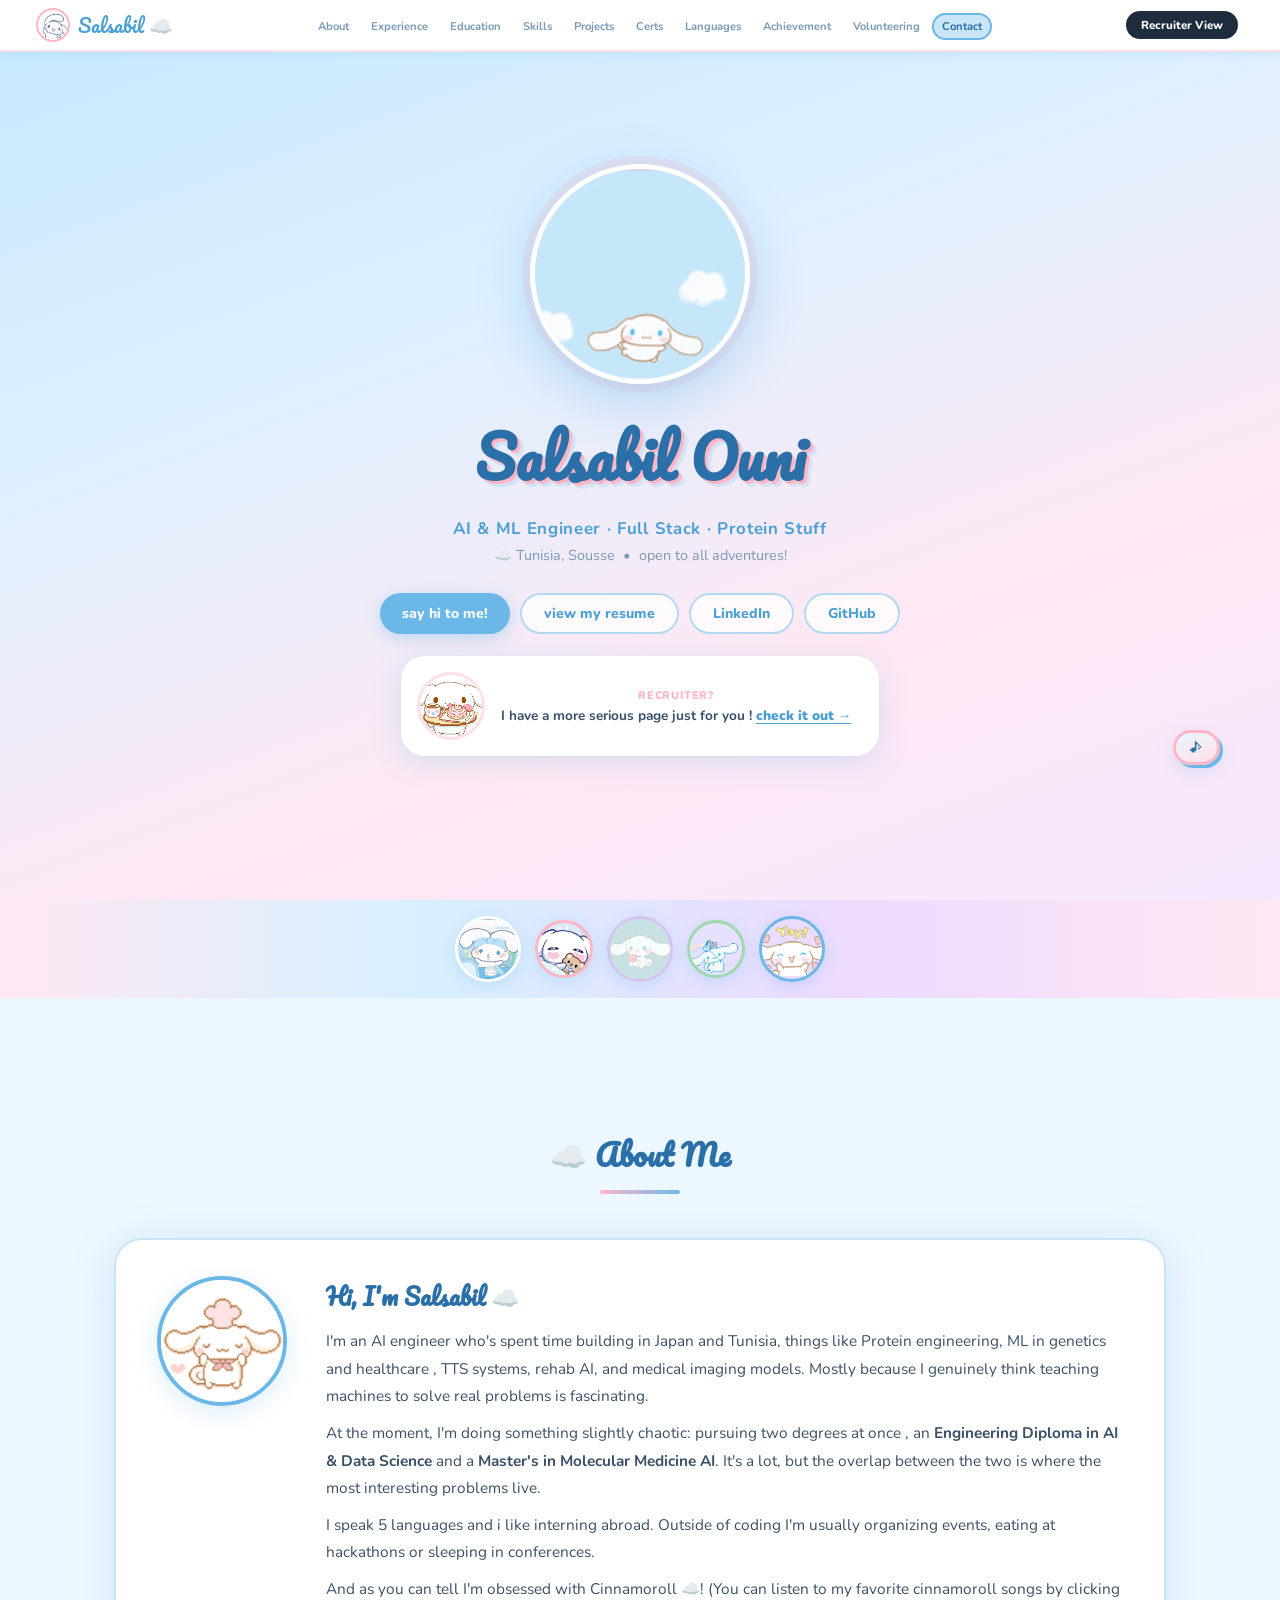
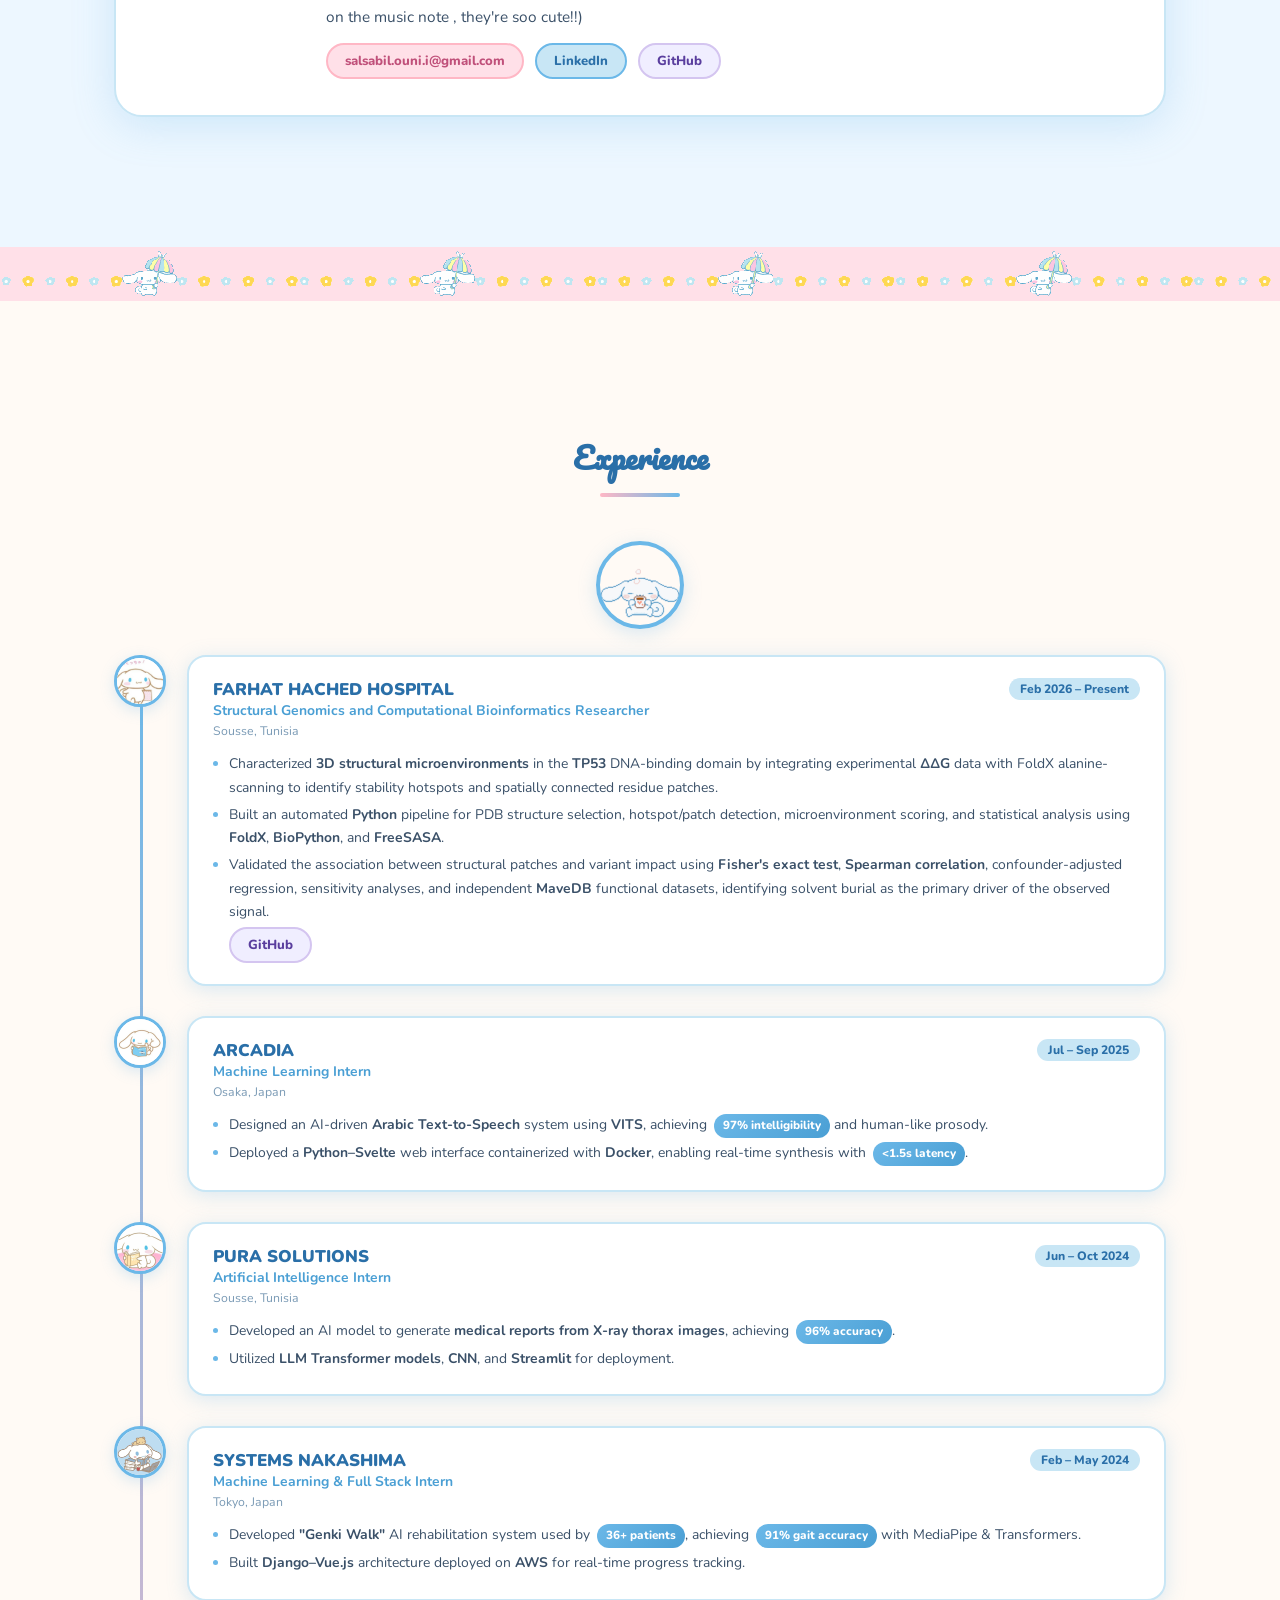
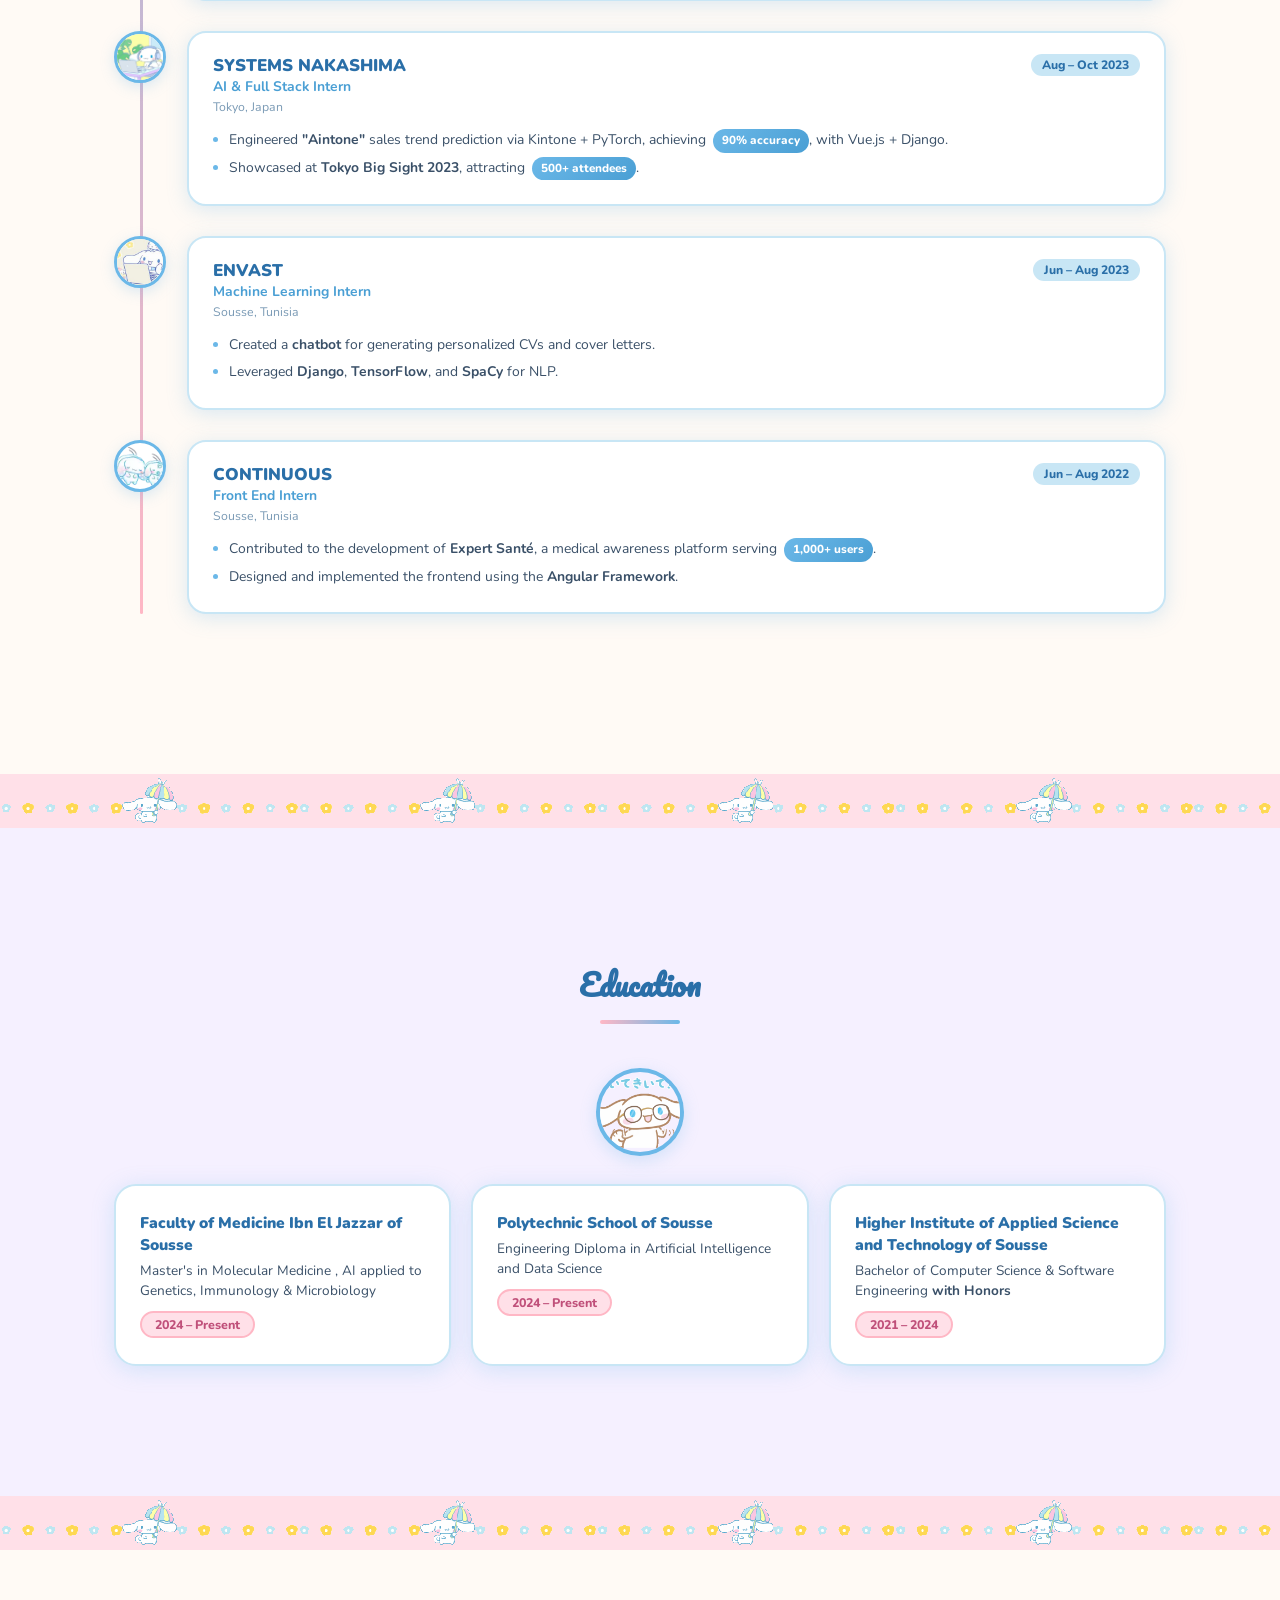
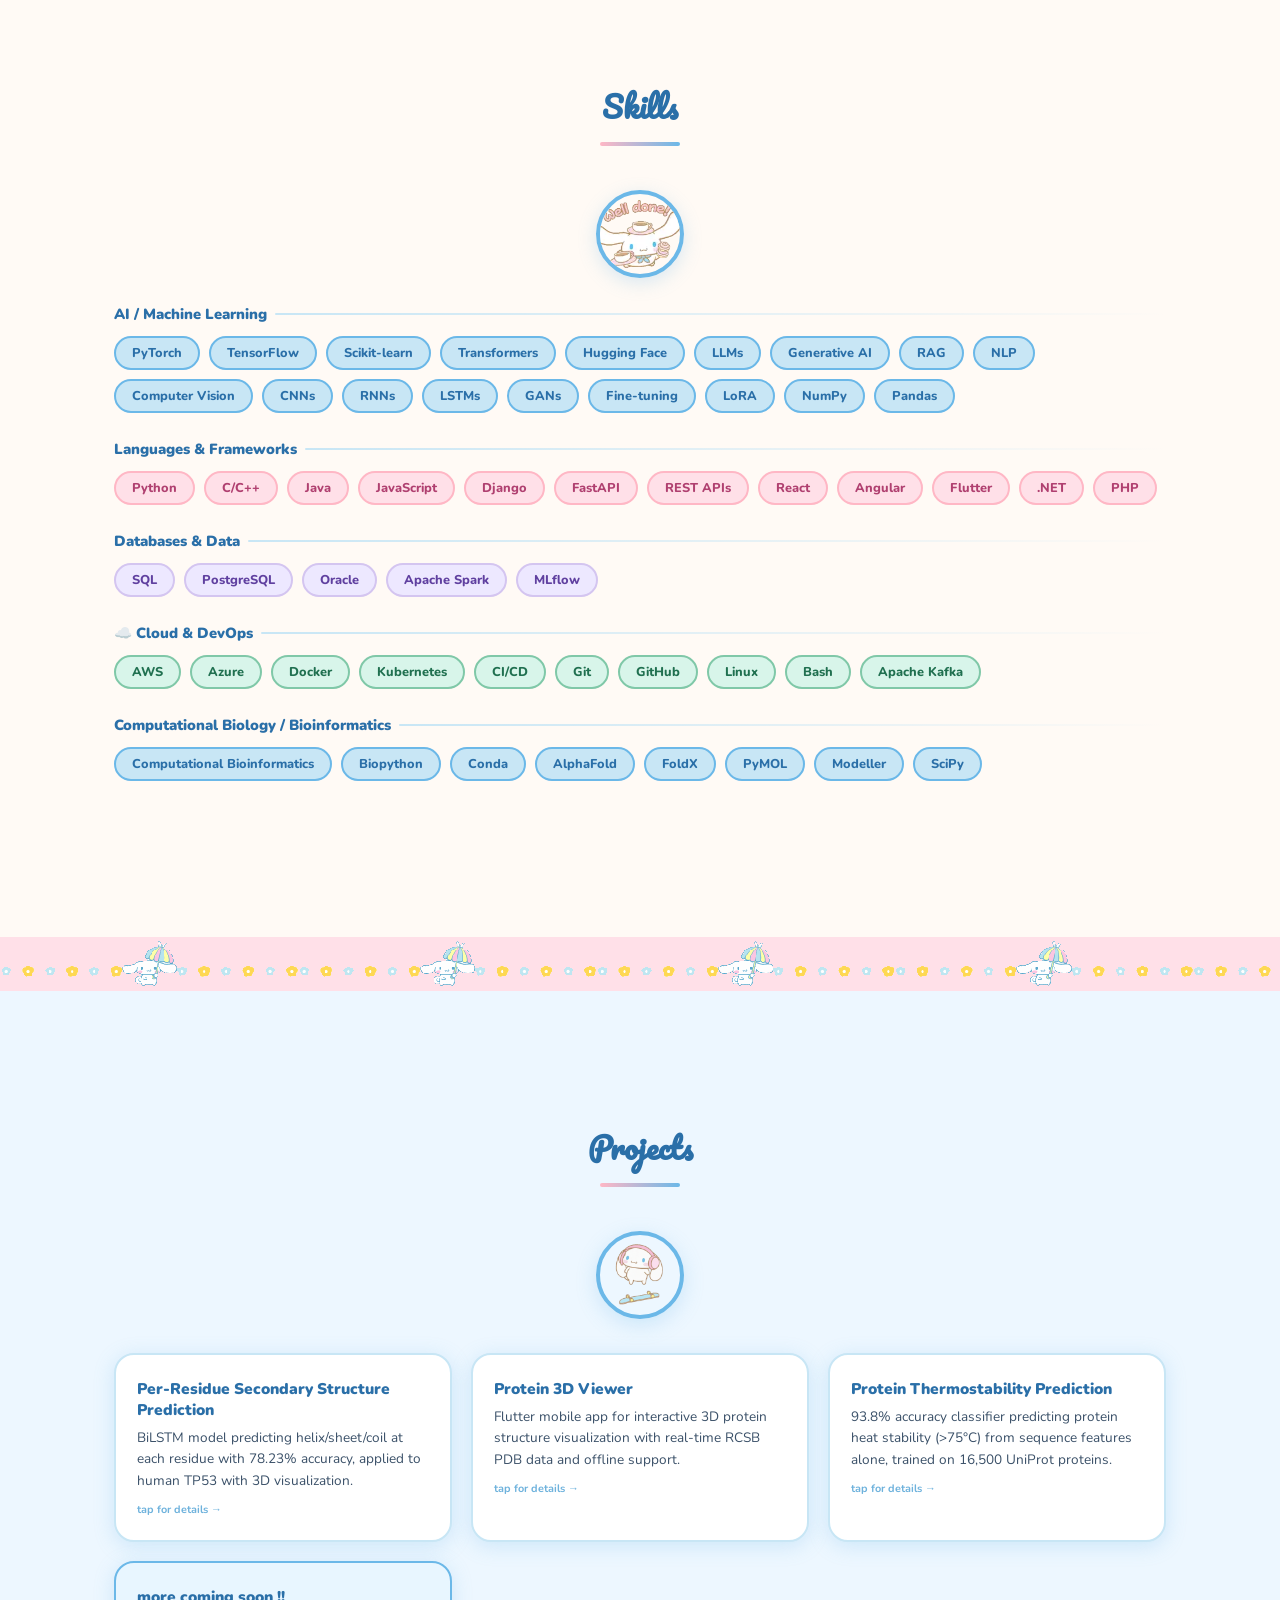
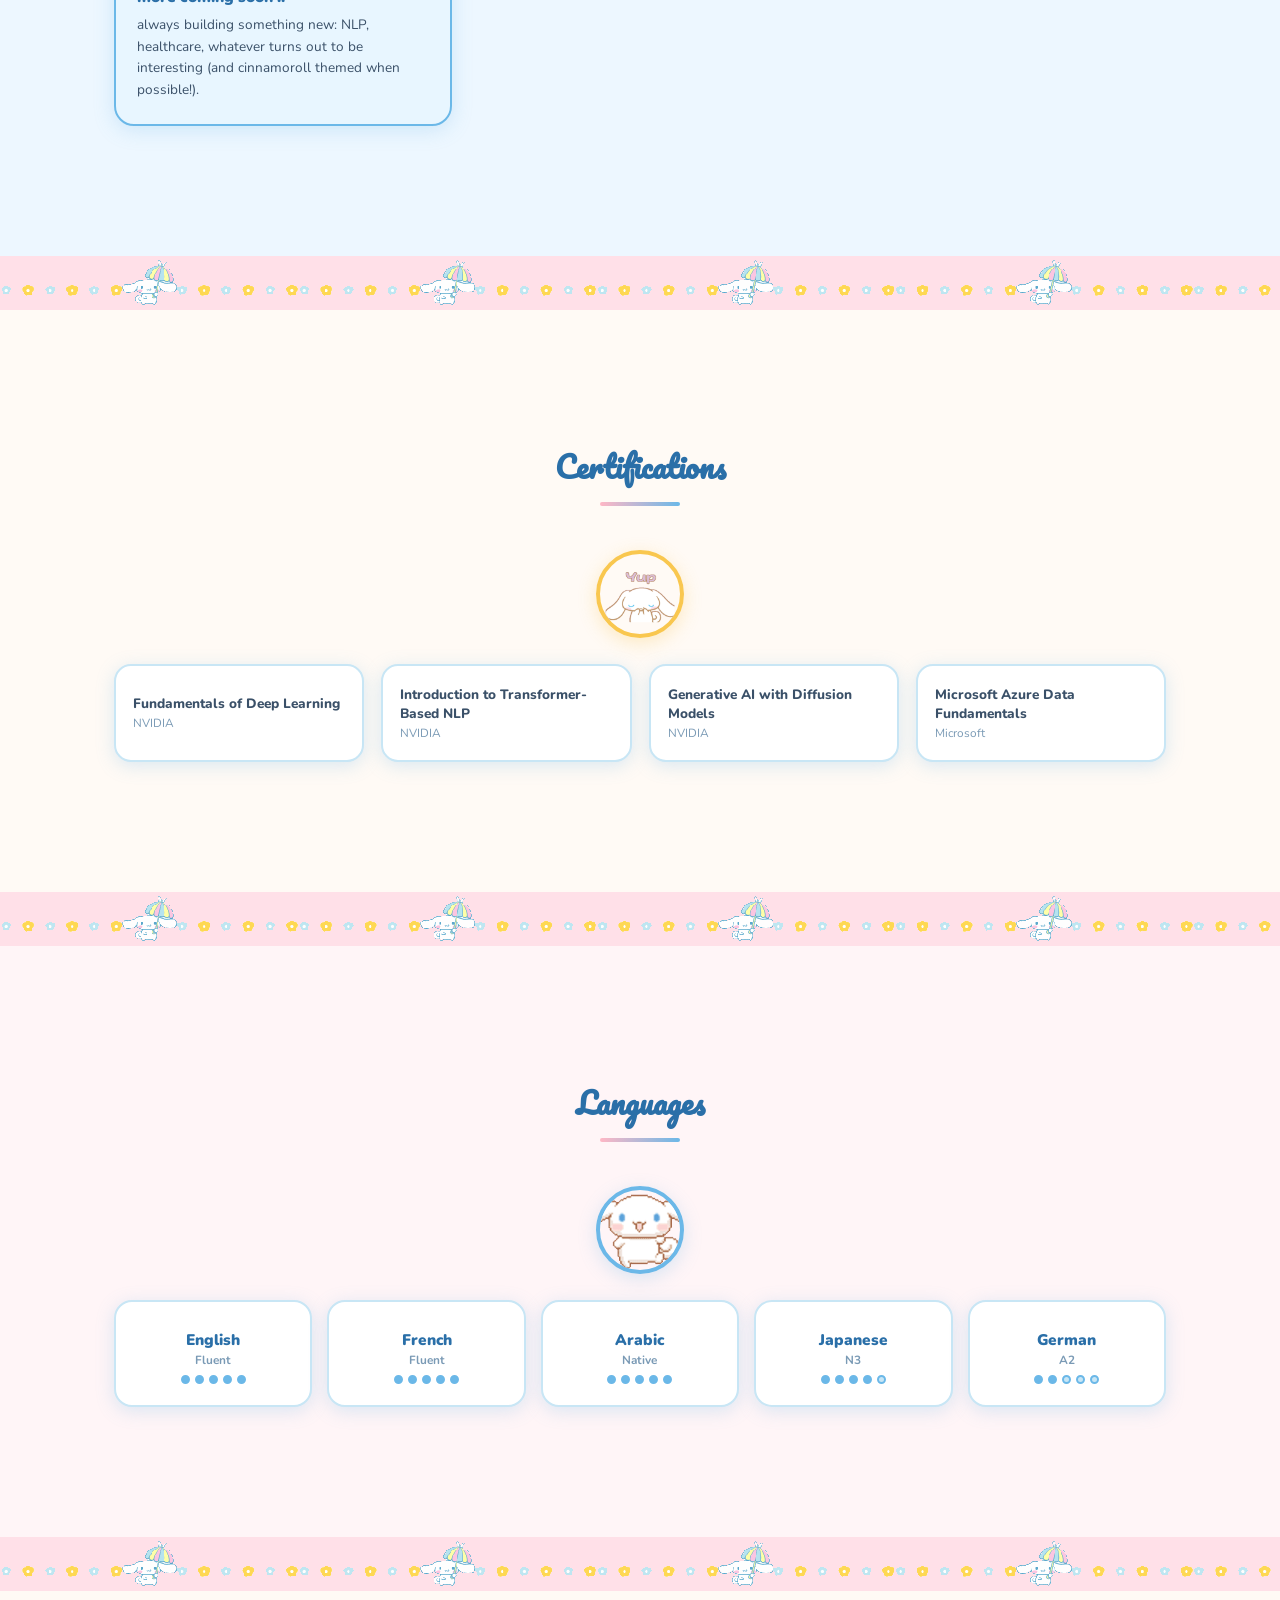
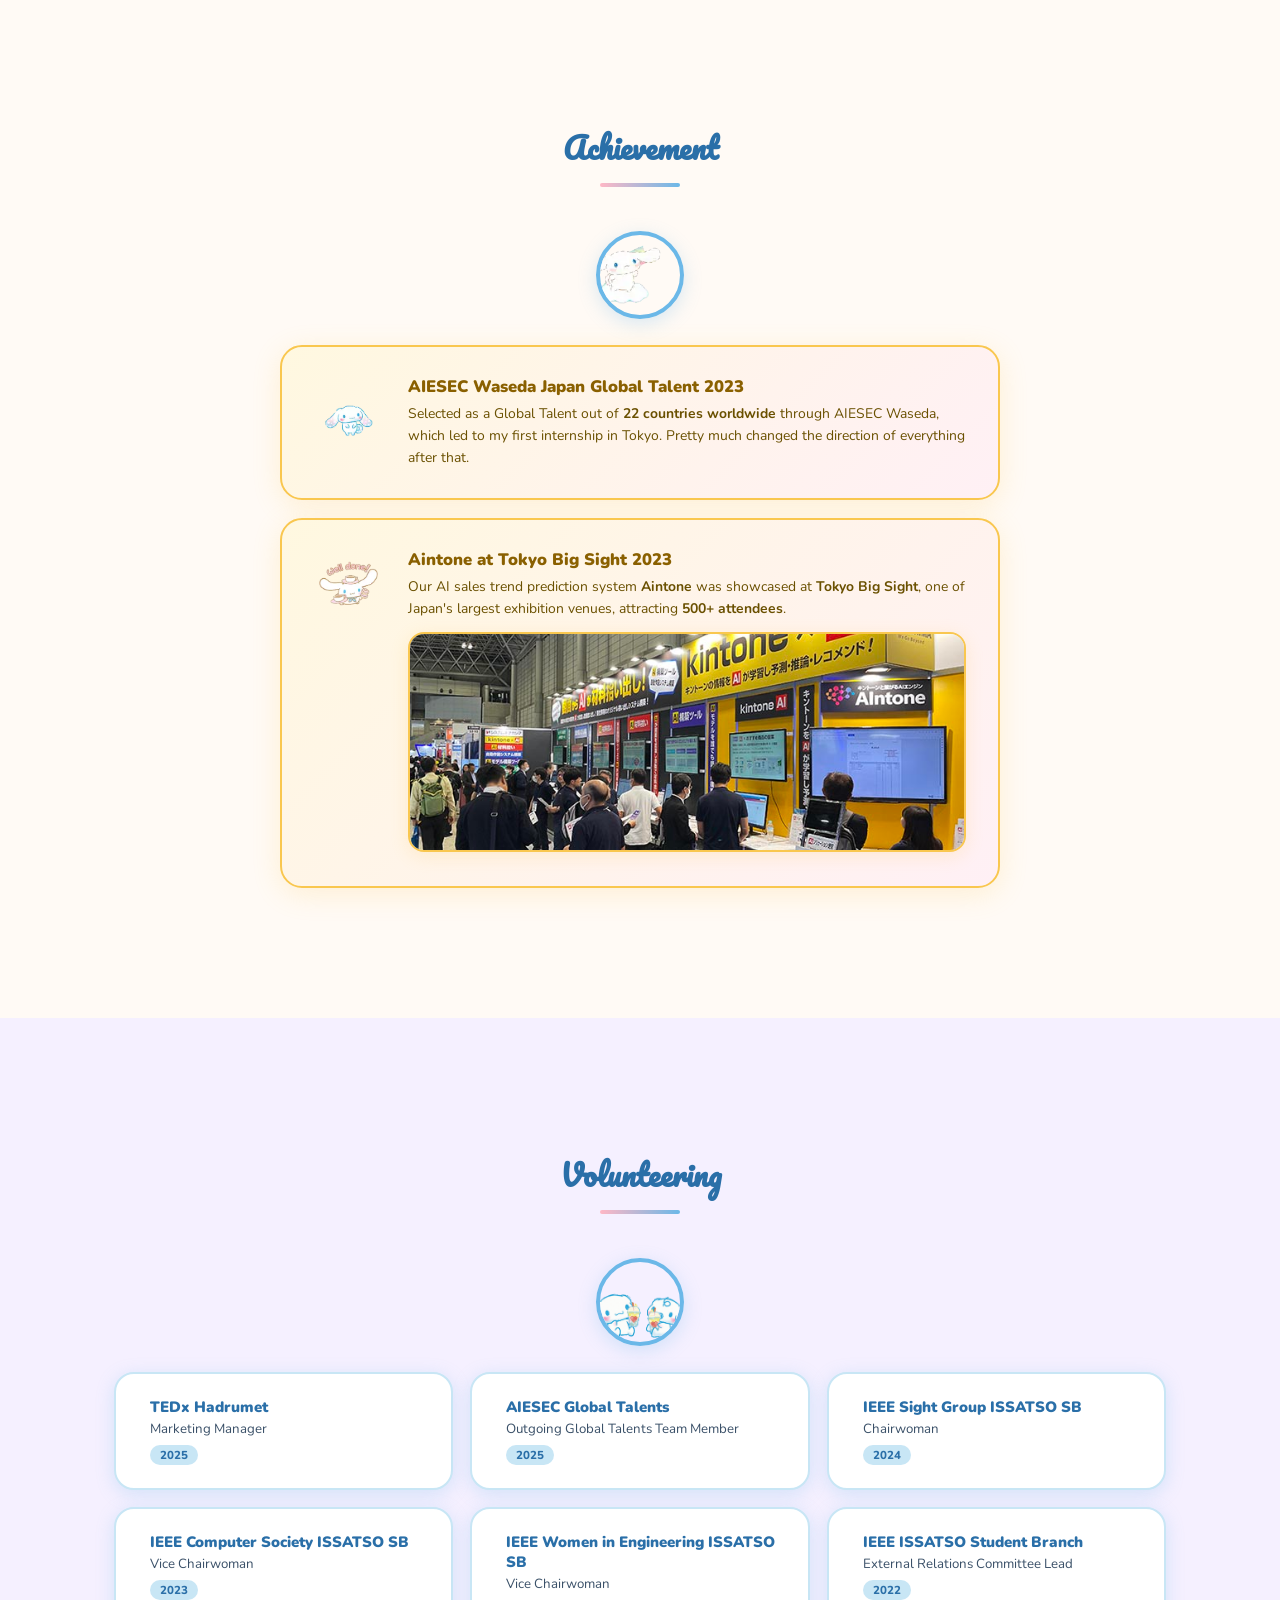
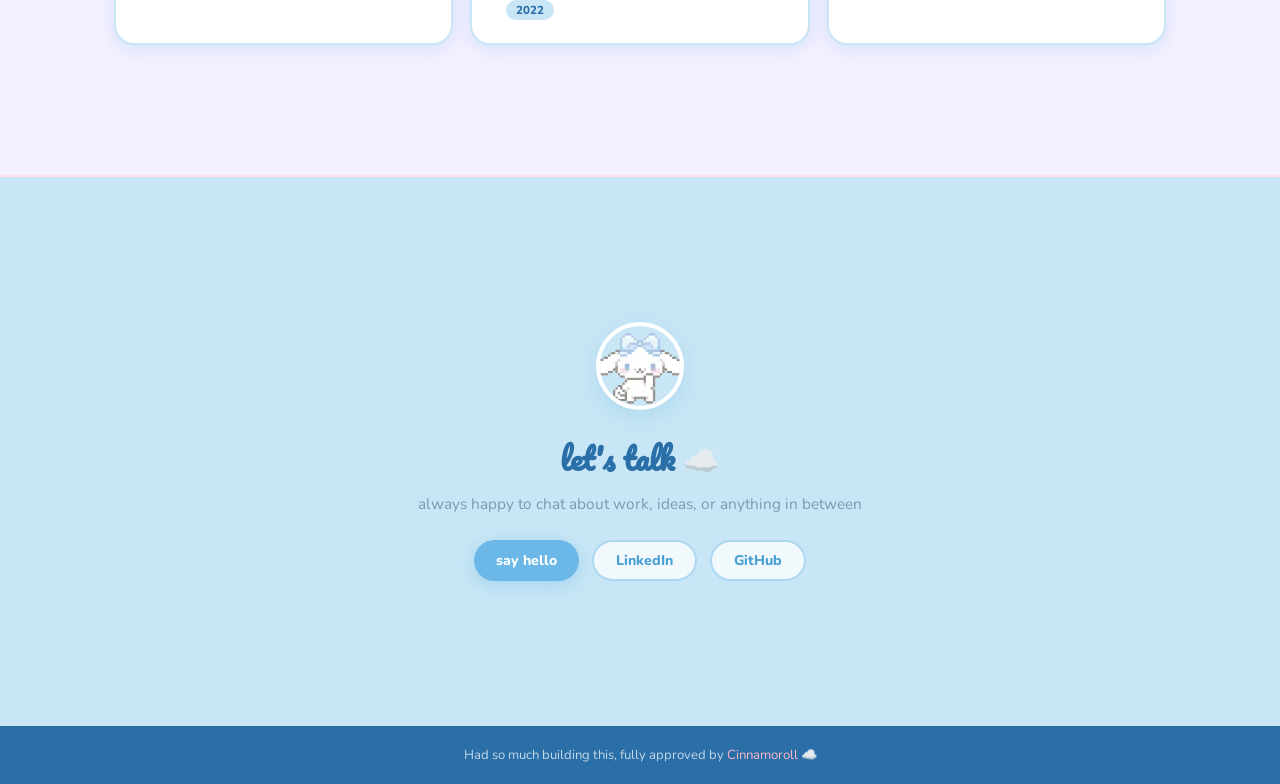
==== index.html @ c0963888 "fix date" ====
<!DOCTYPE html>
<html lang="en">
<head>
  <meta charset="UTF-8" />
  <meta name="viewport" content="width=device-width, initial-scale=1.0" />
  <title>Salsabil Ouni ☁️ AI Engineer Portfolio</title>
  <link rel="icon" href="gifs/cinnamoroll-kawaii.webp" type="image/webp" />
  <link href="https://fonts.googleapis.com/css2?family=Nunito:wght@300;400;600;700;800;900&family=Pacifico&family=Press+Start+2P&display=swap" rel="stylesheet" />
  <link rel="stylesheet" href="css/style.css" />
</head>
<body>

<script src="js/cursor.js"></script>

<!-- ══ NAV ══ -->
<nav>
  <div class="nav-logo">
    <img src="gifs/cinnamoroll-main.webp" alt="Cinnamoroll" />
    Salsabil ☁️
  </div>
  <button class="nav-burger" aria-label="Menu">&#9776;</button>
  <ul class="nav-links">
    <li><a href="#about">About</a></li>
    <li><a href="#experience">Experience</a></li>
    <li><a href="#education">Education</a></li>
    <li><a href="#skills">Skills</a></li>
    <li><a href="#projects">Projects</a></li>
    <li><a href="#certifications">Certs</a></li>
    <li><a href="#languages">Languages</a></li>
    <li><a href="#achievement">Achievement</a></li>
    <li><a href="#volunteering">Volunteering</a></li>
    <li><a href="#contact">Contact</a></li>
  </ul>
  <a href="recruiter.html" class="nav-recruiter-btn">Recruiter View</a>
</nav>

<main>

<!-- ══ HERO ══ -->
<section id="hero">
  <div class="hero-main">
    <img src="gifs/cinnamoroll-hi.gif" alt="Cinnamoroll waving hi" />
  </div>
  <div class="hero-content">
    <h1 class="hero-title">Salsabil Ouni</h1>
    <p class="hero-sub">AI & ML Engineer · Full Stack · Protein Stuff</p>
    <p class="hero-loc">☁️ Tunisia, Sousse &nbsp;•&nbsp; open to all adventures!</p>
    <div class="hero-btns">
      <a href="mailto:salsabil.ouni.i@gmail.com" class="btn btn-p">say hi to me!</a>
      <button id="view-resume-btn" class="btn btn-s">view my resume</button>
      <a href="https://linkedin.com/in/salsabil-ouni/" target="_blank" class="btn btn-s">LinkedIn</a>
      <a href="https://github.com/Salsabil-Ouni" target="_blank" class="btn btn-s">GitHub</a>
    </div>
    <div class="recruiter-nudge">
      <div class="rn-card">
        <img class="rn-gif" src="gifs/cinnamoroll-gif-8.gif" alt="" />
        <div class="rn-bubble">
          <span class="rn-label">recruiter?</span>
          <span class="rn-msg">I have a more serious page just for you ! <a href="recruiter.html">check it out →</a></span>
        </div>
      </div>
    </div>
  </div>
</section>

<!-- GIF strip -->
<div class="gif-strip">
  <div class="gs-item"><img src="gifs/cinnamoroll-skin-care.gif" alt="" /></div>
  <div class="gs-item"><img src="gifs/cinnamon-roll.webp" alt="" /></div>
  <div class="gs-item"><img src="gifs/cinnamoroll-sanrio-char.gif" alt="" /></div>
  <div class="gs-item"><img src="gifs/cinnamoroll-sanrio-char2.webp" alt="" /></div>
  <div class="gs-item"><img src="gifs/cinnamoroll-sanrio-2.webp" alt="" /></div>
</div>

<!-- ══ ABOUT ══ -->
<div id="about-wrap">
<section id="about">
  <div class="sec-hd"><h2 class="sec-title">☁️ About Me</h2><div class="sec-line"></div></div>
  <div class="about-card reveal">
    <div class="about-left">
      <div class="about-avatar">
        <img src="gifs/cinnamoroll-about.gif" alt="Cinnamoroll" />
      </div>
    </div>
    <div class="about-text">
      <h3>Hi, I'm Salsabil ☁️</h3>
      <p>I'm an AI engineer who's spent time building in Japan and Tunisia, things like Protein engineering, ML in genetics and healthcare , TTS systems, rehab AI, and medical imaging models. Mostly because I genuinely think teaching machines to solve real problems is fascinating.</p>
      <p>At the moment, I'm doing something slightly chaotic: pursuing two degrees at once , an <strong>Engineering Diploma in AI &amp; Data Science</strong> and a <strong>Master's in Molecular Medicine AI</strong>. It's a lot, but the overlap between the two is where the most interesting problems live.</p>
      <p>I speak 5 languages and i like interning abroad. Outside of coding I'm usually organizing events, eating at hackathons or sleeping in conferences. </p> <p> And as you can tell I'm obsessed with Cinnamoroll ☁️! (You can listen to my favorite cinnamoroll songs by clicking on the music note , they're soo cute!!) </p>
      <div class="about-links">
        <a href="mailto:salsabil.ouni.i@gmail.com" class="al email">salsabil.ouni.i@gmail.com</a>
        <a href="https://linkedin.com/in/salsabil-ouni/" target="_blank" class="al linkedin">LinkedIn</a>
        <a href="https://github.com/Salsabil-Ouni" target="_blank" class="al github">GitHub</a>
      </div>
    </div>
  </div>
</section>
</div>

<div class="ribbon" aria-hidden="true"></div>

<!-- ══ EXPERIENCE ══ -->
<div id="exp-wrap">
<section id="experience">
  <div class="sec-hd"><h2 class="sec-title">Experience</h2><div class="sec-line"></div></div>
  <div class="sec-gif"><img src="gifs/cofveve.gif" alt="" /></div>
  <div class="timeline">

    <div class="ti reveal">
      <div class="ti-dot"><img src="gifs/daily-cinnamon-photos-v0-x2sq0leogsdd1.jpg" alt="" /></div>
      <div class="ti-card">
        <div class="ti-hd">
          <div><div class="ti-co">FARHAT HACHED HOSPITAL</div><div class="ti-role">Structural Genomics and Computational Bioinformatics Researcher</div><div class="ti-loc">Sousse, Tunisia</div></div>
          <span class="ti-date">Feb 2026 – Present</span>
        </div>
          <ul>
          <li>Characterized <strong>3D structural microenvironments</strong> in the <strong>TP53</strong> DNA-binding domain by integrating experimental <strong>ΔΔG</strong> data with FoldX alanine-scanning to identify stability hotspots and spatially connected residue patches.</li>

<li>Built an automated <strong>Python</strong> pipeline for PDB structure selection, hotspot/patch detection, microenvironment scoring, and statistical analysis using <strong>FoldX</strong>, <strong>BioPython</strong>, and <strong>FreeSASA</strong>.</li>

<li>Validated the association between structural patches and variant impact using <strong>Fisher's exact test</strong>, <strong>Spearman correlation</strong>, confounder-adjusted regression, sensitivity analyses, and independent <strong>MaveDB</strong> functional datasets, identifying solvent burial as the primary driver of the observed signal.</li>
   <a href="https://github.com/Salsabil-Ouni/Assessing-the-Validity-of-3D-Structural-Patches" target="_blank" class="al github">GitHub</a>
      </div>
    </div>

    <div class="ti reveal">
      <div class="ti-dot"><img src="gifs/pin-1ac6f7.jpg" alt="" /></div>
      <div class="ti-card">
        <div class="ti-hd">
          <div><div class="ti-co">ARCADIA</div><div class="ti-role">Machine Learning Intern</div><div class="ti-loc">Osaka, Japan</div></div>
          <span class="ti-date">Jul – Sep 2025</span>
        </div>
        <ul>
          <li>Designed an AI-driven <strong>Arabic Text-to-Speech</strong> system using <strong>VITS</strong>, achieving <span class="chip">97% intelligibility</span> and human-like prosody.</li>
          <li>Deployed a <strong>Python–Svelte</strong> web interface containerized with <strong>Docker</strong>, enabling real-time synthesis with <span class="chip">&lt;1.5s latency</span>.</li>
        </ul>
      </div>
    </div>

    <div class="ti reveal">
      <div class="ti-dot"><img src="gifs/pin-7e11e6.jpg" alt="" /></div>
      <div class="ti-card">
        <div class="ti-hd">
          <div><div class="ti-co">PURA SOLUTIONS</div><div class="ti-role">Artificial Intelligence Intern</div><div class="ti-loc">Sousse, Tunisia</div></div>
          <span class="ti-date">Jun – Oct 2024</span>
        </div>
        <ul>
          <li>Developed an AI model to generate <strong>medical reports from X-ray thorax images</strong>, achieving <span class="chip">96% accuracy</span>.</li>
          <li>Utilized <strong>LLM Transformer models</strong>, <strong>CNN</strong>, and <strong>Streamlit</strong> for deployment.</li>
        </ul>
      </div>
    </div>

    <div class="ti reveal">
      <div class="ti-dot"><img src="gifs/pin-e5eb2f.jpg" alt="" /></div>
      <div class="ti-card">
        <div class="ti-hd">
          <div><div class="ti-co">SYSTEMS NAKASHIMA</div><div class="ti-role">Machine Learning &amp; Full Stack Intern</div><div class="ti-loc">Tokyo, Japan</div></div>
          <span class="ti-date">Feb – May 2024</span>
        </div>
        <ul>
          <li>Developed <strong>"Genki Walk"</strong> AI rehabilitation system used by <span class="chip">36+ patients</span>, achieving <span class="chip">91% gait accuracy</span> with MediaPipe &amp; Transformers.</li>
          <li>Built <strong>Django–Vue.js</strong> architecture deployed on <strong>AWS</strong> for real-time progress tracking.</li>
        </ul>
      </div>
    </div>

    <div class="ti reveal">
      <div class="ti-dot"><img src="gifs/pin-8c085d.jpg" alt="" /></div>
      <div class="ti-card">
        <div class="ti-hd">
          <div><div class="ti-co">SYSTEMS NAKASHIMA</div><div class="ti-role">AI &amp; Full Stack Intern</div><div class="ti-loc">Tokyo, Japan</div></div>
          <span class="ti-date">Aug – Oct 2023</span>
        </div>
        <ul>
          <li>Engineered <strong>"Aintone"</strong> sales trend prediction via Kintone + PyTorch, achieving <span class="chip">90% accuracy</span>, with Vue.js + Django.</li>
          <li>Showcased at <strong>Tokyo Big Sight 2023</strong>, attracting <span class="chip">500+ attendees</span>.</li>
        </ul>
      </div>
    </div>

    <div class="ti reveal">
      <div class="ti-dot"><img src="gifs/pin-91e336.jpg" alt="" /></div>
      <div class="ti-card">
        <div class="ti-hd">
          <div><div class="ti-co">ENVAST</div><div class="ti-role">Machine Learning Intern</div><div class="ti-loc">Sousse, Tunisia</div></div>
          <span class="ti-date">Jun – Aug 2023</span>
        </div>
        <ul>
          <li>Created a <strong>chatbot</strong> for generating personalized CVs and cover letters.</li>
          <li>Leveraged <strong>Django</strong>, <strong>TensorFlow</strong>, and <strong>SpaCy</strong> for NLP.</li>
        </ul>
      </div>
    </div>

    <div class="ti reveal">
      <div class="ti-dot"><img src="gifs/cinnamoroll-work-4.webp" alt="" /></div>
      <div class="ti-card">
        <div class="ti-hd">
          <div><div class="ti-co">CONTINUOUS</div><div class="ti-role">Front End Intern</div><div class="ti-loc">Sousse, Tunisia</div></div>
          <span class="ti-date">Jun – Aug 2022</span>
        </div>
        <ul>
          <li>Contributed to the development of <strong>Expert Santé</strong>, a medical awareness platform serving <span class="chip">1,000+ users</span>.</li>
          <li>Designed and implemented the frontend using the <strong>Angular Framework</strong>.</li>
        </ul>
      </div>
    </div>

  </div>
</section>
</div>

<div class="ribbon" aria-hidden="true"></div>

<!-- ══ EDUCATION ══ -->
<div id="edu-wrap">
<section id="education">
  <div class="sec-hd"><h2 class="sec-title">Education</h2><div class="sec-line"></div></div>
  <div class="edu-gifs">
    <div class="eg"><img src="gifs/pin-17d58c.gif" alt="" /></div>
  </div>
  <div class="edu-grid">
    <div class="edu-card reveal">
      <div class="edu-school">Faculty of Medicine Ibn El Jazzar of Sousse</div>
      <div class="edu-deg">Master's in Molecular Medicine ,  AI applied to Genetics, Immunology &amp; Microbiology</div>
      <span class="edu-yr">2024 – Present</span>
    </div>
    <div class="edu-card reveal">
      <div class="edu-school">Polytechnic School of Sousse</div>
      <div class="edu-deg">Engineering Diploma in Artificial Intelligence and Data Science</div>
      <span class="edu-yr">2024 – Present</span>
    </div>
    <div class="edu-card reveal">
      <div class="edu-school">Higher Institute of Applied Science and Technology of Sousse</div>
      <div class="edu-deg">Bachelor of Computer Science &amp; Software Engineering <strong>with Honors</strong></div>
      <span class="edu-yr">2021 – 2024</span>
    </div>
  </div>
</section>
</div>

<div class="ribbon" aria-hidden="true"></div>

<!-- ══ SKILLS ══ -->
<div id="skills-wrap">
<section id="skills">
  <div class="sec-hd"><h2 class="sec-title">Skills</h2><div class="sec-line"></div></div>
  <div class="sec-gif"><img src="gifs/cinnamoroll-work-3.webp" alt="" /></div>
  <div class="sk-grp reveal"><div class="sk-grp-title">AI / Machine Learning</div>
    <div class="pills"><span class="pill p-bl">PyTorch</span><span class="pill p-bl">TensorFlow</span><span class="pill p-bl">Scikit-learn</span><span class="pill p-bl">Transformers</span><span class="pill p-bl">Hugging Face</span><span class="pill p-bl">LLMs</span><span class="pill p-bl">Generative AI</span><span class="pill p-bl">RAG</span><span class="pill p-bl">NLP</span><span class="pill p-bl">Computer Vision</span><span class="pill p-bl">CNNs</span><span class="pill p-bl">RNNs</span><span class="pill p-bl">LSTMs</span><span class="pill p-bl">GANs</span><span class="pill p-bl">Fine-tuning</span><span class="pill p-bl">LoRA</span><span class="pill p-bl">NumPy</span><span class="pill p-bl">Pandas</span></div>
  </div>
  <div class="sk-grp reveal"><div class="sk-grp-title">Languages &amp; Frameworks</div>
    <div class="pills"><span class="pill p-pk">Python</span><span class="pill p-pk">C/C++</span><span class="pill p-pk">Java</span><span class="pill p-pk">JavaScript</span><span class="pill p-pk">Django</span><span class="pill p-pk">FastAPI</span><span class="pill p-pk">REST APIs</span><span class="pill p-pk">React</span><span class="pill p-pk">Angular</span><span class="pill p-pk">Flutter</span><span class="pill p-pk">.NET</span><span class="pill p-pk">PHP</span></div>
  </div>
  <div class="sk-grp reveal"><div class="sk-grp-title">Databases &amp; Data</div>
    <div class="pills"><span class="pill p-lv">SQL</span><span class="pill p-lv">PostgreSQL</span><span class="pill p-lv">Oracle</span><span class="pill p-lv">Apache Spark</span><span class="pill p-lv">MLflow</span></div>
  </div>
  <div class="sk-grp reveal"><div class="sk-grp-title">☁️ Cloud &amp; DevOps</div>
    <div class="pills"><span class="pill p-mn">AWS</span><span class="pill p-mn">Azure</span><span class="pill p-mn">Docker</span><span class="pill p-mn">Kubernetes</span><span class="pill p-mn">CI/CD</span><span class="pill p-mn">Git</span><span class="pill p-mn">GitHub</span><span class="pill p-mn">Linux</span><span class="pill p-mn">Bash</span><span class="pill p-mn">Apache Kafka</span></div>
  </div>
  <div class="sk-grp reveal"><div class="sk-grp-title">Computational Biology / Bioinformatics</div>
    <div class="pills"><span class="pill p-bl">Computational Bioinformatics</span><span class="pill p-bl">Biopython</span><span class="pill p-bl">Conda</span><span class="pill p-bl">AlphaFold</span><span class="pill p-bl">FoldX</span><span class="pill p-bl">PyMOL</span><span class="pill p-bl">Modeller</span><span class="pill p-bl">SciPy</span></div>
  </div>
</section>
</div>

<div class="ribbon" aria-hidden="true"></div>

<!-- ══ PROJECTS ══ -->
<div id="proj-wrap">
<section id="projects">
  <div class="sec-hd"><h2 class="sec-title">Projects</h2><div class="sec-line"></div></div>
  <div class="proj-gifs">
    <div class="pg"><img src="gifs/18-1.png" alt="" /></div>
  </div>
  <div class="proj-grid">

    <div class="pc reveal"
      data-name="Per-Residue Protein Secondary Structure Prediction" 
      data-desc="Deep learning pipeline predicting per-residue secondary structure (helix, sheet, coil) on protein sequences. Compares four architectures : CNN, BiGRU, BiLSTM, and hybrid, with the BiLSTM achieving 78.23% accuracy. Applied to the real human TP53 tumor suppressor with interactive 3D visualization."
      data-tech="PyTorch,BiLSTM,CNN,BiGRU,NumPy,scikit-learn,py3Dmol,Matplotlib"
      data-video="media/protein_secondary_structure_predictor.mp4"
      data-demo="" data-github="https://github.com/Salsabil-Ouni/Per-Residue-Protein-Secondary-Structure-Prediction">
      <div class="pc-name">Per-Residue Secondary Structure Prediction</div>
      <div class="pc-desc">BiLSTM model predicting helix/sheet/coil at each residue with 78.23% accuracy, applied to human TP53 with 3D visualization.</div>
      <div class="pc-hint">tap for details →</div>
    </div>

    <div class="pc reveal"
      data-name="Protein 3D Viewer" 
      data-desc="Flutter mobile app for interactive 3D protein structure visualization using the RCSB Protein Data Bank API. Features JWT authentication, real-time PDB data fetching, NGL.js molecular rendering inside a WebView, physicochemical property extraction, and offline support via Hive local storage."
      data-tech="Flutter,Dart,NGL.js,Riverpod,Hive,Firebase,dio,RCSB PDB API"
      data-video="media/protein3DViewer.mp4"

      data-demo="" data-github="https://github.com/Salsabil-Ouni/Protein-3D-Viewer">
      <div class="pc-name">Protein 3D Viewer</div>
      <div class="pc-desc">Flutter mobile app for interactive 3D protein structure visualization with real-time RCSB PDB data and offline support.</div>
      <div class="pc-hint">tap for details →</div>
    </div>

    <div class="pc reveal"
      data-name="Protein Thermostability Prediction" 
      data-desc="Binary classifier predicting whether a protein survives extreme heat (>75°C) from sequence alone , no 3D structure needed. Trained on 16,500 UniProt proteins with 429 extracted features (amino acid composition, dipeptide frequencies, physicochemical properties), achieving 93.8% accuracy and 0.983 ROC-AUC with HistGradientBoosting."
      data-tech="Python,scikit-learn,Streamlit,pandas,NumPy,UniProt"
      data-demo="" data-github="https://github.com/Salsabil-Ouni/Protein-Thermostability-Prediction">
      <div class="pc-name">Protein Thermostability Prediction</div>
      <div class="pc-desc">93.8% accuracy classifier predicting protein heat stability (>75°C) from sequence features alone, trained on 16,500 UniProt proteins.</div>
      <div class="pc-hint">tap for details →</div>
    </div>

    <div class="pc reveal" style="background:var(--sky-light);border-color:var(--blue);cursor:default;">
      
      <div class="pc-name">more coming soon !! </div>
      <div class="pc-desc">always building something new: NLP, healthcare, whatever turns out to be interesting (and cinnamoroll themed when possible!).</div>
    </div>

  </div>
</section>
</div>

<div class="ribbon" aria-hidden="true"></div>

<!-- ══ CERTIFICATIONS ══ -->
<div id="cert-wrap">
<section id="certifications">
  <div class="sec-hd"><h2 class="sec-title">Certifications</h2><div class="sec-line"></div></div>
  <div class="sec-gif cert-gif"><img src="gifs/sticker_18.gif" alt="" /></div>
  <div class="cert-grid">
    <div class="cc reveal">   <div><div class="cc-name">Fundamentals of Deep Learning</div><div class="cc-issuer">NVIDIA</div></div></div>
    <div class="cc reveal"><div><div class="cc-name">Introduction to Transformer-Based NLP</div><div class="cc-issuer">NVIDIA</div></div></div>
    <div class="cc reveal"><div><div class="cc-name">Generative AI with Diffusion Models</div><div class="cc-issuer">NVIDIA</div></div></div>
    <div class="cc reveal"><div><div class="cc-name">Microsoft Azure Data Fundamentals</div><div class="cc-issuer">Microsoft</div></div></div>
  </div>
</section>
</div>

<div class="ribbon" aria-hidden="true"></div>

<!-- ══ LANGUAGES ══ -->
<div id="lang-wrap">
<section id="languages">
  <div class="sec-hd"><h2 class="sec-title">Languages</h2><div class="sec-line"></div></div>
  <div class="sec-gif"><img src="gifs/cinnamoroll-sticker.gif" alt="" /></div>
  <div class="lang-grid">
    <div class="lc reveal"><div class="lc-flag"></div><div class="lc-name">English</div><div class="lc-lvl">Fluent</div><div class="lc-dots"><div class="ld f"></div><div class="ld f"></div><div class="ld f"></div><div class="ld f"></div><div class="ld f"></div></div></div>
    <div class="lc reveal"><div class="lc-flag"></div><div class="lc-name">French</div><div class="lc-lvl">Fluent</div><div class="lc-dots"><div class="ld f"></div><div class="ld f"></div><div class="ld f"></div><div class="ld f"></div><div class="ld f"></div></div></div>
    <div class="lc reveal"><div class="lc-flag"></div><div class="lc-name">Arabic</div><div class="lc-lvl">Native</div><div class="lc-dots"><div class="ld f"></div><div class="ld f"></div><div class="ld f"></div><div class="ld f"></div><div class="ld f"></div></div></div>
    <div class="lc reveal"><div class="lc-flag"></div><div class="lc-name">Japanese</div><div class="lc-lvl">N3</div><div class="lc-dots"><div class="ld f"></div><div class="ld f"></div><div class="ld f"></div><div class="ld f"></div><div class="ld"></div></div></div>
    <div class="lc reveal"><div class="lc-flag"></div><div class="lc-name">German</div><div class="lc-lvl">A2</div><div class="lc-dots"><div class="ld f"></div><div class="ld f"></div><div class="ld"></div><div class="ld"></div><div class="ld"></div></div></div>
  </div>
</section>
</div>

<div class="ribbon" aria-hidden="true"></div>

<!-- ══ ACHIEVEMENT ══ -->
<div id="ach-wrap">
<section id="achievement">
  <div class="sec-hd"><h2 class="sec-title">Achievement</h2><div class="sec-line"></div></div>
  <div class="sec-gif"><img src="gifs/cinnamoroll-work-2.webp" alt="" /></div>
  <div class="ach-grid">
    <div class="ach-card reveal">
      <div class="ach-trophy"><img src="gifs/cinnamoroll-kawaii.webp" alt="" /></div>
      <div class="ach-text">
        <h3>AIESEC Waseda Japan Global Talent 2023</h3>
        <p>Selected as a Global Talent out of <strong>22 countries worldwide</strong> through AIESEC Waseda, which led to my first internship in Tokyo. Pretty much changed the direction of everything after that.</p>
      </div>
    </div>
    <div class="ach-card reveal">
      <div class="ach-trophy"><img src="gifs/cinnamoroll-work-3.webp" alt="" /></div>
      <div class="ach-text">
        <h3>Aintone at Tokyo Big Sight 2023</h3>
        <p>Our AI sales trend prediction system <strong>Aintone</strong> was showcased at <strong>Tokyo Big Sight</strong>, one of Japan's largest exhibition venues, attracting <strong>500+ attendees</strong>.</p>
        <img src="media/aintone1.jpg" alt="Aintone at Tokyo Big Sight" class="ach-photo" />
      </div>
    </div>
  </div>
</section>
</div>

<!-- ══ VOLUNTEERING ══ -->
<div id="vol-wrap">
<section id="volunteering">
  <div class="sec-hd"><h2 class="sec-title">Volunteering</h2><div class="sec-line"></div></div>
  <div class="sec-gif"><img src="gifs/greaaatt.gif" alt="" /></div>
  <div class="vol-grid">
    <div class="vc reveal"><div class="vc-icon"></div><div><div class="vc-title">TEDx Hadrumet</div><div class="vc-role">Marketing Manager</div><span class="vc-yr">2025</span></div></div>
    <div class="vc reveal"><div class="vc-icon"></div><div><div class="vc-title">AIESEC Global Talents</div><div class="vc-role">Outgoing Global Talents Team Member</div><span class="vc-yr">2025</span></div></div>
    <div class="vc reveal"><div class="vc-icon"></div><div><div class="vc-title">IEEE Sight Group ISSATSO SB</div><div class="vc-role">Chairwoman</div><span class="vc-yr">2024</span></div></div>
    <div class="vc reveal"><div class="vc-icon"></div><div><div class="vc-title">IEEE Computer Society  ISSATSO SB</div><div class="vc-role">Vice Chairwoman</div><span class="vc-yr">2023</span></div></div>
    <div class="vc reveal"><div class="vc-icon"></div><div><div class="vc-title">IEEE Women in Engineering  ISSATSO SB</div><div class="vc-role">Vice Chairwoman</div><span class="vc-yr">2022</span></div></div>
    <div class="vc reveal"><div class="vc-icon"></div><div><div class="vc-title">IEEE ISSATSO Student Branch</div><div class="vc-role">External Relations Committee Lead</div><span class="vc-yr">2022</span></div></div>
  </div>
</section>
</div>

<!-- ══ CONTACT ══ -->
<div id="contact-wrap">
<section id="contact">
  <div class="contact-gifs">
    <div class="cg"><img src="gifs/cinnamoroll-sanrio-char3.webp" alt="" /></div>
  </div>
  <h2 class="con-title">let's talk ☁️</h2>
  <p class="con-sub">always happy to chat about work, ideas, or anything in between</p>
  <div class="con-btns">
    <a href="mailto:salsabil.ouni.i@gmail.com" class="btn btn-p">say hello</a>
    <a href="https://linkedin.com/in/salsabil-ouni/" target="_blank" class="btn btn-s">LinkedIn</a>
    <a href="https://github.com/Salsabil-Ouni" target="_blank" class="btn btn-s">GitHub</a>
  </div>
</section>
</div>

</main>

<!-- ══ BACK TO TOP ══ -->
<button id="btt" aria-label="Back to top">
  <img src="gifs/cinna-top.gif" alt="Cinnamoroll" />
  <span>↑ top</span>
</button>

<!-- ══ PROJECT MODAL ══ -->
<div id="proj-modal">
  <div class="pm-box">
    <div class="pm-header">
      <div class="pm-header-left">
        <div class="pm-icon" id="pm-icon"></div>
        <div class="pm-name" id="pm-name"></div>
      </div>
      <button class="pm-close" onclick="document.getElementById('proj-modal').classList.remove('open');var v=document.querySelector('#proj-modal video');if(v)v.pause();">✕</button>
    </div>
    <div class="pm-body">
      <div class="pm-desc" id="pm-desc"></div>
      <div id="pm-video"></div>
      <div class="pm-label">tech stack</div>
      <div class="pm-tags" id="pm-tags"></div>
      <div class="pm-btns" id="pm-btns"></div>
    </div>
  </div>
</div>

<!-- ══ FIELD SELECTOR MODAL ══ -->
<div id="field-modal" class="field-modal">
  <div class="field-box">
    <button class="field-close" onclick="document.getElementById('field-modal').classList.remove('open')">✕</button>
    <p class="field-eyebrow">☁️ hey there!</p>
    <h2 class="field-title">what's your field?</h2>
    <p class="field-sub">i'll show you the most relevant version of my CV~</p>
    <div class="field-options">
      <button class="field-opt" data-cv="media/Salsabil_Ouni_CV_A.pdf" data-track="Tech / IT">
        <img class="field-img" src="media/it.jpg" alt="Tech" />
        <span class="field-name">Tech &amp; AI Stuff! </span>
        <span class="field-desc">Software, machine learning, data science</span>
      </button>
      <button class="field-opt" data-cv="media/Salsabil_Ouni_CV_C.pdf" data-track="Bio">
        <img class="field-img" src="media/bio.jpg" alt="Bio" />
        <span class="field-name">Bio Stuff!</span>
        <span class="field-desc">Computational biology, genomics, molecular medicine</span>
      </button>
    </div>
  </div>
</div>

<!-- ══ RESUME MODAL ══ -->
<div id="resume-modal">
  <div class="modal-box">
    <div class="modal-header">
      <span id="resume-modal-label">☁️ my resume</span>
      <button class="modal-close" onclick="document.getElementById('resume-modal').classList.remove('open')" aria-label="Close">✕</button>
    </div>
    <iframe id="resume-iframe" src="" title="Resume"></iframe>
  </div>
</div>

<!-- ══ FOOTER ══ -->
<footer>
  <p>Had so much building this, fully approved by <span style="color:var(--pink)">Cinnamoroll ☁️</span></p>
</footer>

<script>
(function(){
  var fieldModal   = document.getElementById('field-modal');
  var resumeIframe = document.getElementById('resume-iframe');
  var resumeLabel  = document.getElementById('resume-modal-label');

  function selectTrack(cv, track) {
    fieldModal.classList.remove('open');
    resumeIframe.src = cv;
    resumeLabel.textContent = '☁️ my resume (' + track + ')';
    document.getElementById('resume-modal').classList.add('open');
  }

  document.querySelectorAll('#field-modal .field-opt').forEach(function(btn) {
    btn.addEventListener('click', function() {
      selectTrack(this.dataset.cv, this.dataset.track);
    });
  });

  document.getElementById('view-resume-btn').addEventListener('click', function() {
    fieldModal.classList.add('open');
  });

  fieldModal.addEventListener('click', function(e) {
    if (e.target === fieldModal) fieldModal.classList.remove('open');
  });
})();
</script>

<script src="js/main.js"></script>

<!-- ══ MUSIC PLAYER ══ -->
<audio id="mp-audio"></audio>
<div class="mp-wrap">
  <div class="mp-player" id="music-player">
    <button class="mp-close" id="mp-close">✕</button>
    <div class="mp-titlebar">
      <div class="mp-marquee-wrap"><span class="mp-marquee" id="mp-title">♪ press play ~</span></div>
    </div>
    <div class="mp-art-wrap">
      <img class="mp-art" id="mp-art" src="https://img.youtube.com/vi/LkzENyswNgc/mqdefault.jpg" alt="" />
      <div class="mp-art-overlay" id="mp-overlay">▶</div>
    </div>
    <div class="mp-ctrl-row">
      <button class="mp-c mp-prev" id="mp-prev">◀◀</button>
      <button class="mp-c mp-play" id="mp-play">▶</button>
      <button class="mp-c mp-next" id="mp-next">▶▶</button>
    </div>
    <div class="mp-bottom-row">
      <span class="mp-label" id="mp-label">click to play~</span>
      <div class="mp-hearts">♥ ♥ ♥</div>
    </div>
  </div>
  <button class="mp-toggle" id="mp-toggle">♪</button>
</div>

<script>
(function(){
  function ms(f){ return 'media/music/' + encodeURIComponent(f); }
  var songs = [
    { title: '青い珊瑚礁 / シナモン',            src: ms('【歌ってみた】青い珊瑚礁 _ シナモン [LkzENyswNgc].mp3'),                                                                         art: 'https://img.youtube.com/vi/LkzENyswNgc/mqdefault.jpg' },
    { title: 'KAWAII FESTIVAL / シナモン',       src: ms('KAWAII FESTIVAL_シナモン【歌ってみた】 [22i7iUEqrtc].mp3'),                                                                   art: 'https://img.youtube.com/vi/22i7iUEqrtc/mqdefault.jpg' },
    { title: 'キミのこと、だいだいすきだもん☆', src: ms('シナモロール「キミのこと、だいだいすきだもん☆」【ショートアニメ・テーマソング】（Full Ver.） [K7eI5S2F9Pg].mp3'), art: 'https://img.youtube.com/vi/K7eI5S2F9Pg/mqdefault.jpg' },
    { title: '寝起きヤシの木 / シナモン',        src: ms('寝起きヤシの木 _ シナモン【歌ってみた】 [DAiWR7BKqxY].mp3'),                                                                    art: 'https://img.youtube.com/vi/DAiWR7BKqxY/mqdefault.jpg' },
  ];

  var idx   = 0;
  var audio = document.getElementById('mp-audio');
  var btn   = document.getElementById('mp-play');
  var ovr   = document.getElementById('mp-overlay');
  var wrap  = document.getElementById('music-player');
  var titleEl = document.getElementById('mp-title');
  var artEl   = document.getElementById('mp-art');

  function load(i, andPlay) {
    idx = (i + songs.length) % songs.length;
    var s = songs[idx];
    audio.src = s.src;
    artEl.src = s.art;
    titleEl.textContent = '♪  ' + s.title + '  ';
    if (andPlay) audio.play();
  }

  function setPlaying(p) {
    btn.textContent   = p ? '❚❚' : '▶';
    ovr.style.opacity = p ? '0'  : '1';
    wrap.classList.toggle('mp-playing', p);
    document.getElementById('mp-label').textContent = p ? '♫ now playing' : 'click to play~';
  }

  audio.addEventListener('play',  function(){ setPlaying(true);  });
  audio.addEventListener('pause', function(){ setPlaying(false); });
  audio.addEventListener('ended', function(){ load(idx + 1, true); });

  btn.addEventListener('click', function(){ audio.paused ? audio.play().catch(function(e){ console.error('Play failed:',e,audio.src); }) : audio.pause(); });
  document.getElementById('mp-prev').addEventListener('click', function(){ load(idx - 1, !audio.paused); });
  document.getElementById('mp-next').addEventListener('click', function(){ load(idx + 1, !audio.paused); });

  load(0, false);

  var player = document.getElementById('music-player');
  document.getElementById('mp-toggle').addEventListener('click', function(){ player.classList.toggle('mp-open'); });
  document.getElementById('mp-close').addEventListener('click',  function(){ player.classList.remove('mp-open'); });
})();
</script>
</body>
</html>
---- css/style.css ----
/* ── Variables ── */
:root {
  --sky:        #c8e6f5;
  --sky-light:  #e8f6ff;
  --blue:       #6bb8e8;
  --blue-mid:   #4a9fd4;
  --blue-dark:  #2a6fa8;
  --pink:       #ffb7c5;
  --pink-light: #ffe0e8;
  --lavender:   #d4c5f0;
  --cream:      #fffaf5;
  --text:       #3a5068;
  --text-light: #7a9ab5;
  --shadow:     rgba(107,184,232,.25);
}

/* ── Reset ── */
* { margin:0; padding:0; box-sizing:border-box; }
html { scroll-behavior:smooth; }
body { font-family:'Nunito',sans-serif; background:var(--sky-light); color:var(--text); overflow-x:hidden; }

::-webkit-scrollbar { width:8px; }
::-webkit-scrollbar-track { background:var(--sky-light); }
::-webkit-scrollbar-thumb { background:var(--blue); border-radius:99px; }

/* ── Animations ── */
@keyframes bob   { 0%,100%{transform:translateY(0) rotate(-3deg);}  50%{transform:translateY(-12px) rotate(3deg);} }
@keyframes bob2  { 0%,100%{transform:translateY(-8px) rotate(2deg);}50%{transform:translateY(4px) rotate(-2deg);} }
@keyframes float { 0%,100%{transform:translateY(0);}                 50%{transform:translateY(-16px) scale(1.03);} }
@keyframes march { from{background-position-x:0} to{background-position-x:-94px} }
@keyframes marquee { from{transform:translateX(0)} to{transform:translateX(-50%)} }
@keyframes trophy  { 0%,100%{transform:rotate(-5deg) scale(1);} 50%{transform:rotate(5deg) scale(1.1);} }

/* ── Nav ── */
nav {
  position:fixed; top:0; left:0; right:0; z-index:200;
  background:#fff; border-bottom:2px solid var(--pink-light);
  padding:8px 36px; display:flex; align-items:center; justify-content:space-between;
  box-shadow:0 1px 8px var(--shadow);
}
.nav-logo {
  font-family:'Pacifico',cursive; font-size:1.2rem; color:var(--blue-mid);
  display:flex; align-items:center; gap:8px; text-decoration:none;
}
.nav-logo img { width:34px; height:34px; border-radius:50%; object-fit:cover; border:2px solid var(--pink); }
.nav-links { display:flex; gap:2px; list-style:none; flex-wrap:nowrap; }
.nav-links a {
  text-decoration:none; font-size:.7rem; font-weight:700; color:var(--text-light);
  padding:4px 8px; border-radius:99px; border:2px solid transparent;
  transition:all .3s; white-space:nowrap;
}
.nav-links a:hover  { background:var(--sky); color:var(--blue-dark); border-color:var(--blue); transform:translateY(-2px); }
.nav-links a.active { background:var(--sky); color:var(--blue-dark); border-color:var(--blue); }
.nav-recruiter-btn {
  text-decoration:none; font-size:.72rem; font-weight:800; white-space:nowrap; flex-shrink:0;
  background:#1e2d3d; color:#fff;
  border:2px solid #1e2d3d; border-radius:99px; padding:4px 13px; transition:all .3s;
  margin-right:6px;
}
.nav-recruiter-btn:hover { background:#2a4060; border-color:#2a4060; transform:translateY(-2px); }

/* ── Layout ── */
main { padding-top:66px; }
section { max-width:1100px; margin:0 auto; padding:65px 24px; scroll-margin-top:66px; }

/* ── Shared section header ── */
.sec-hd    { text-align:center; margin-bottom:44px; }
.sec-title { font-family:'Pacifico',cursive; font-size:1.85rem; color:var(--blue-dark); margin-bottom:8px; }
.sec-line  { width:80px; height:4px; background:linear-gradient(90deg,var(--pink),var(--blue)); border-radius:99px; margin:10px auto 0; }
.sec-gif   { display:flex; justify-content:center; margin-bottom:26px; }
.sec-gif img { width:88px; height:88px; border-radius:50%; object-fit:cover; border:4px solid var(--blue); box-shadow:0 5px 18px var(--shadow); animation:bob 4s ease-in-out infinite; }

/* ── Buttons ── */
.btn {
  display:inline-flex; align-items:center; padding:9px 22px; border-radius:99px;
  font-family:'Nunito',sans-serif; font-size:.88rem; font-weight:800;
  text-decoration:none; transition:all .25s; cursor:pointer; border:none;
}
.btn-p { background:var(--blue); color:#fff; box-shadow:0 4px 16px rgba(107,184,232,.4); }
.btn-p:hover { background:var(--blue-dark); transform:translateY(-2px); }
.btn-s { background:rgba(255,255,255,.75); color:var(--blue-mid); border:2px solid rgba(107,184,232,.5); }
.btn-s:hover { background:#fff; transform:translateY(-2px); }

/* ── Ribbon ── */
.ribbon {
  width:100%; height:54px;
  background-color:var(--pink-light);
  background-image:url("../gifs/cinnamoroll-divider.png");
  background-repeat:repeat-x; background-position:0 center; background-size:auto 46px;
  image-rendering:pixelated; animation:march 2s linear infinite;
}

/* ── Scroll reveal ── */
.reveal { opacity:0; transform:translateY(26px); transition:opacity .6s ease,transform .6s ease; }
.reveal.v { opacity:1; transform:translateY(0); }

/* ══ HERO ══ */
#hero {
  max-width:none; width:100%; margin-top:-66px;
  min-height:100vh; display:flex; flex-direction:column;
  align-items:center; justify-content:center; text-align:center;
  padding:80px 20px 60px;
  background:linear-gradient(160deg,#c6e8ff 0%,#ddf0ff 35%,#ffe8f3 70%,#f5e8ff 100%);
}
.hero-main {
  width:clamp(150px,20vw,220px); aspect-ratio:1; border-radius:50%; overflow:hidden;
  border:5px solid #fff; margin-bottom:22px;
  box-shadow:0 14px 50px rgba(107,184,232,.45), 0 0 0 8px rgba(255,183,197,.25);
  animation:float 4s ease-in-out infinite;
}
.hero-main img { display:block; width:100%; height:100%; object-fit:cover; object-position:center top; }
.hero-content { width:min(860px,calc(100% - 40px)); display:flex; flex-direction:column; align-items:center; }
.hero-title {
  font-family:'Pacifico',cursive; font-size:clamp(1.9rem,5.5vw,3.6rem); color:var(--blue-dark);
  text-shadow:3px 3px 0 var(--pink),6px 6px 0 rgba(107,184,232,.18); margin-bottom:10px;
}
.hero-sub { font-size:1.05rem; font-weight:700; color:var(--blue-mid); margin-bottom:5px; letter-spacing:.04em; }
.hero-loc { font-size:.9rem; color:var(--text-light); margin-bottom:28px; }
.hero-btns { display:flex; gap:10px; flex-wrap:wrap; justify-content:center; }

/* ── GIF strip ── */
.gif-strip {
  background:linear-gradient(90deg,#ffe8f3,#d6f0ff,#eddaff,#ffe8f3);
  padding:16px 20px; display:flex; gap:14px; align-items:center; justify-content:center; flex-wrap:wrap;
}
.gs-item { border-radius:50%; overflow:hidden; border:3px solid #fff; box-shadow:0 4px 14px var(--shadow); flex-shrink:0; }
.gs-item img { width:100%; height:100%; object-fit:cover; display:block; }
.gs-item:nth-child(1) { width:66px;height:66px; animation:bob  3.5s ease-in-out infinite; }
.gs-item:nth-child(2) { width:58px;height:58px; animation:bob2 3.8s ease-in-out infinite .3s; border-color:var(--pink); }
.gs-item:nth-child(3) { width:66px;height:66px; animation:bob  4.2s ease-in-out infinite .6s; border-color:var(--lavender); }
.gs-item:nth-child(4) { width:58px;height:58px; animation:bob2 3.6s ease-in-out infinite .9s; border-color:#a0d8b0; }
.gs-item:nth-child(5) { width:66px;height:66px; animation:bob  4.5s ease-in-out infinite 1.2s; border-color:var(--blue); }

/* ── Marquee ── */
.stars-row { width:100%; overflow:hidden; padding:8px 0; background:linear-gradient(90deg,var(--pink-light),var(--sky),var(--lavender),var(--pink-light)); white-space:nowrap; }
.stars-row-inner { display:inline-block; animation:marquee 18s linear infinite; font-size:1.05rem; }

/* ══ RECRUITER NUDGE ══ */
.recruiter-nudge {
  display:flex; justify-content:center;
  margin-top:22px;
}
.rn-card {
  display:flex; align-items:center; gap:16px;
  background:#fff; border-radius:24px; padding:16px 28px 16px 16px;
  box-shadow:0 6px 28px var(--shadow);
}
.rn-gif {
  width:68px; height:68px; object-fit:cover; border-radius:50%;
  border:3px solid var(--pink-light);
  animation:bob 3s ease-in-out infinite; flex-shrink:0;
}
.rn-bubble { display:flex; flex-direction:column; gap:3px; }
.rn-label {
  font-size:.68rem; font-weight:900; text-transform:uppercase;
  letter-spacing:.07em; color:var(--pink);
}
.rn-msg { font-size:.85rem; font-weight:700; color:var(--text); }
.rn-msg a {
  color:var(--blue-mid); text-decoration:underline;
  text-underline-offset:3px; font-weight:900; transition:color .2s;
}
.rn-msg a:hover { color:var(--blue-dark); }

/* ══ ABOUT ══ */
#about-wrap { background:#edf7ff; padding:65px 0; }
.about-card {
  background:#fff; border-radius:28px; padding:36px;
  box-shadow:0 8px 40px var(--shadow); border:2px solid var(--sky);
  display:grid; grid-template-columns:auto 1fr; gap:34px; align-items:start;
}
.about-left { display:flex; flex-direction:column; align-items:center; gap:12px; width:140px; }
.about-avatar { width:130px; height:130px; border-radius:50%; overflow:hidden; border:4px solid var(--blue); box-shadow:0 6px 24px var(--shadow); }
.about-avatar img { width:100%; height:100%; object-fit:cover; display:block; }
.about-text h3 { font-family:'Pacifico',cursive; font-size:1.42rem; color:var(--blue-dark); margin-bottom:11px; }
.about-text p  { line-height:1.8; color:var(--text); font-size:.96rem; margin-bottom:9px; }
.about-links { display:flex; gap:11px; flex-wrap:wrap; margin-top:13px; }
.al {
  display:inline-flex; align-items:center; gap:6px; padding:7px 17px;
  border-radius:99px; font-size:.82rem; font-weight:800; text-decoration:none; transition:all .3s;
}
.al.email    { background:var(--pink-light); color:#c0507a; border:2px solid var(--pink); }
.al.linkedin { background:var(--sky);        color:var(--blue-dark); border:2px solid var(--blue); }
.al.github   { background:#f0eeff;           color:#5a3e9e; border:2px solid var(--lavender); }
.al:hover    { transform:translateY(-2px) scale(1.04); }

/* ══ EXPERIENCE ══ */
#exp-wrap { background:var(--cream); padding:65px 0; }
.timeline { position:relative; }
.timeline::before {
  content:''; position:absolute; left:26px; top:0; bottom:0;
  width:3px; background:linear-gradient(180deg,var(--blue),var(--pink)); border-radius:99px;
}
.ti { display:flex; gap:21px; margin-bottom:30px; position:relative; }
.ti-dot {
  flex-shrink:0; width:52px; height:52px; border-radius:50%;
  background:#fff; border:3px solid var(--blue);
  overflow:hidden; box-shadow:0 4px 14px var(--shadow); z-index:1; transition:transform .3s;
}
.ti-dot img { width:100%; height:100%; object-fit:cover; display:block; }
.ti:hover .ti-dot { transform:scale(1.18) rotate(8deg); }
.ti-card {
  flex:1; background:#fff; border-radius:19px; padding:21px 24px;
  box-shadow:0 4px 20px var(--shadow); border:2px solid var(--sky); transition:all .3s;
}
.ti-card:hover { transform:translateX(6px); box-shadow:0 8px 30px var(--shadow); }
.ti-hd   { display:flex; justify-content:space-between; align-items:flex-start; flex-wrap:wrap; gap:7px; margin-bottom:4px; }
.ti-co   { font-weight:900; font-size:1.06rem; color:var(--blue-dark); }
.ti-date { background:var(--sky); color:var(--blue-dark); padding:3px 11px; border-radius:99px; font-size:.76rem; font-weight:800; }
.ti-role { font-size:.87rem; font-weight:700; color:var(--blue-mid); margin-bottom:3px; }
.ti-loc  { font-size:.77rem; color:var(--text-light); margin-bottom:9px; }
.ti-card ul { padding-left:16px; }
.ti-card li { font-size:.87rem; line-height:1.7; color:var(--text); margin-bottom:3px; }
.ti-card li::marker { color:var(--blue); }
.chip { display:inline-block; background:linear-gradient(135deg,var(--blue),var(--blue-mid)); color:#fff; border-radius:99px; padding:2px 9px; font-size:.73rem; font-weight:800; margin-left:3px; }

/* ══ EDUCATION ══ */
#edu-wrap { background:#f5f0ff; padding:65px 0; }
.edu-gifs { display:flex; justify-content:center; margin-bottom:28px; }
.edu-gifs .eg { width:88px; height:88px; border-radius:50%; overflow:hidden; border:4px solid var(--blue); box-shadow:0 5px 16px var(--shadow); animation:bob 4s ease-in-out infinite; }
.edu-gifs .eg img { width:100%; height:100%; object-fit:cover; display:block; }
.edu-grid { display:grid; grid-template-columns:repeat(auto-fit,minmax(290px,1fr)); gap:20px; }
.edu-card {
  background:#fff; border-radius:22px; padding:26px 24px;
  box-shadow:0 4px 22px var(--shadow); border:2px solid var(--sky); transition:all .3s;
}
.edu-card:hover { transform:translateY(-6px); box-shadow:0 12px 36px var(--shadow); }
.edu-icon   { font-size:2.2rem; margin-bottom:9px; }
.edu-school { font-weight:900; font-size:.97rem; color:var(--blue-dark); margin-bottom:5px; line-height:1.4; }
.edu-deg    { font-size:.85rem; color:var(--text); line-height:1.5; margin-bottom:9px; }
.edu-yr     { display:inline-block; background:var(--pink-light); color:#c0507a; padding:3px 13px; border-radius:99px; font-size:.78rem; font-weight:800; border:2px solid var(--pink); }

/* ══ SKILLS ══ */
#skills-wrap { background:var(--cream); padding:65px 0; }
.sk-grp { margin-bottom:26px; }
.sk-grp-title { font-weight:900; font-size:.92rem; color:var(--blue-dark); margin-bottom:12px; display:flex; align-items:center; gap:8px; }
.sk-grp-title::after { content:''; flex:1; height:2px; background:linear-gradient(90deg,var(--sky),transparent); border-radius:99px; }
.pills { display:flex; flex-wrap:wrap; gap:9px; }
.pill { padding:6px 16px; border-radius:99px; font-size:.8rem; font-weight:800; transition:all .3s; cursor:default; border:2px solid transparent; }
.pill:hover { transform:translateY(-3px) scale(1.07); }
.p-bl { background:var(--sky);        color:var(--blue-dark); border-color:var(--blue); }
.p-pk { background:var(--pink-light); color:#b04070;          border-color:var(--pink); }
.p-lv { background:#ede8ff;           color:#6040a0;          border-color:var(--lavender); }
.p-mn { background:#d8f5ea;           color:#207050;          border-color:#80c8a8; }

/* ══ PROJECTS ══ */
#proj-wrap { background:#edf7ff; padding:65px 0; }
.proj-gifs { display:flex; justify-content:center; margin-bottom:34px; }
.proj-gifs .pg { width:88px; height:88px; border-radius:50%; overflow:hidden; border:4px solid var(--blue); box-shadow:0 6px 20px var(--shadow); animation:bob 4s ease-in-out infinite; }
.proj-gifs .pg img { width:100%; height:100%; object-fit:cover; display:block; }
.proj-grid { display:grid; grid-template-columns:repeat(auto-fit,minmax(275px,1fr)); gap:19px; }
.pc {
  background:#fff; border-radius:20px; padding:23px 21px;
  box-shadow:0 4px 20px var(--shadow); border:2px solid var(--sky);
  transition:all .3s; cursor:pointer;
}
.pc:hover  { transform:translateY(-8px); box-shadow:0 16px 40px var(--shadow); border-color:var(--blue); }
.pc-icon   { font-size:2rem; margin-bottom:9px; }
.pc-name   { font-weight:900; font-size:.97rem; color:var(--blue-dark); margin-bottom:7px; }
.pc-desc   { font-size:.85rem; color:var(--text); line-height:1.6; }
.pc-hint   { font-size:.68rem; color:var(--blue-mid); font-weight:700; margin-top:10px; opacity:.8; }

/* ── Project Modal ── */
#proj-modal {
  display:none; position:fixed; inset:0; z-index:900;
  background:rgba(42,111,168,.45); backdrop-filter:blur(6px);
  align-items:center; justify-content:center; padding:20px;
}
#proj-modal.open { display:flex; }
.pm-box {
  background:#fff; border-radius:24px; width:min(560px,100%); max-height:88vh;
  display:flex; flex-direction:column;
  box-shadow:0 20px 60px rgba(42,111,168,.3); border:3px solid var(--pink); overflow:hidden;
}
.pm-header {
  display:flex; align-items:center; justify-content:space-between;
  padding:14px 20px; background:var(--pink-light); border-bottom:2px solid var(--pink); flex-shrink:0;
}
.pm-header-left { display:flex; align-items:center; gap:10px; }
.pm-icon  { font-size:1.6rem; line-height:1; }
.pm-name  { font-family:'Pacifico',cursive; font-size:1.1rem; color:var(--blue-dark); }
.pm-close {
  background:none; border:none; font-size:1.4rem; cursor:pointer;
  color:var(--blue-dark); padding:4px 9px; border-radius:8px;
  transition:background .2s; line-height:1; flex-shrink:0;
}
.pm-close:hover { background:var(--pink); color:#fff; }
.pm-body  { padding:24px 26px; overflow-y:auto; }
.pm-desc  { font-size:.9rem; color:var(--text); line-height:1.8; margin-bottom:20px; }
.pm-label { font-size:.72rem; font-weight:900; color:var(--text-light); text-transform:uppercase; letter-spacing:.06em; margin-bottom:8px; }
.pm-tags  { display:flex; flex-wrap:wrap; gap:7px; margin-bottom:22px; }
.pm-tag   { background:var(--sky); color:var(--blue-dark); border:2px solid var(--blue); border-radius:99px; font-size:.72rem; font-weight:800; padding:3px 12px; }
.pm-btns  { display:flex; gap:10px; flex-wrap:wrap; }

/* ══ CERTIFICATIONS ══ */
#cert-wrap { background:var(--cream); padding:65px 0; }
.cert-gif img { width:88px; height:88px; border-radius:50%; object-fit:cover; border:4px solid #f9c74f; box-shadow:0 5px 18px rgba(249,199,79,.3); animation:bob 4s ease-in-out infinite; }
.cert-grid { display:grid; grid-template-columns:repeat(auto-fit,minmax(250px,1fr)); gap:17px; }
.cc {
  background:#fff; border-radius:17px; padding:19px 17px;
  display:flex; align-items:center; gap:14px;
  box-shadow:0 4px 18px var(--shadow); border:2px solid var(--sky); transition:all .3s;
}
.cc:hover  { transform:translateY(-4px); border-color:var(--blue); }
.cc-badge  { width:48px; height:48px; border-radius:12px; display:flex; align-items:center; justify-content:center; font-size:1.5rem; flex-shrink:0; }
.cc-badge.nv { background:linear-gradient(135deg,#76b900,#4a7a00); }
.cc-badge.az { background:linear-gradient(135deg,#0078d4,#00518a); }
.cc-name   { font-size:.85rem; font-weight:800; color:var(--text); line-height:1.4; }
.cc-issuer { font-size:.74rem; color:var(--text-light); margin-top:2px; }

/* ══ LANGUAGES ══ */
#lang-wrap { background:#fff5f7; padding:65px 0; }
.lang-grid { display:grid; grid-template-columns:repeat(auto-fit,minmax(185px,1fr)); gap:15px; }
.lc {
  background:#fff; border-radius:18px; padding:21px 17px; text-align:center;
  box-shadow:0 4px 18px var(--shadow); border:2px solid var(--sky); transition:all .3s;
}
.lc:hover  { transform:translateY(-5px) scale(1.03); border-color:var(--pink); }
.lc-flag   { font-size:2.2rem; margin-bottom:6px; }
.lc-name   { font-weight:900; font-size:.96rem; color:var(--blue-dark); margin-bottom:2px; }
.lc-lvl    { font-size:.74rem; color:var(--text-light); font-weight:700; }
.lc-dots   { display:flex; gap:5px; justify-content:center; margin-top:7px; }
.ld        { width:9px; height:9px; border-radius:50%; background:var(--sky); border:2px solid var(--blue); }
.ld.f      { background:var(--blue); }

/* ══ ACHIEVEMENT ══ */
#ach-wrap { background:var(--cream); padding:65px 0; }
.ach-grid  { display:flex; flex-direction:column; gap:18px; max-width:720px; margin:0 auto; }
.ach-card  {
  background:linear-gradient(135deg,#fff8e0,#fff0f5); border:2px solid #f9c74f;
  border-radius:22px; padding:28px 32px; display:flex; align-items:flex-start; gap:22px;
  box-shadow:0 6px 28px rgba(249,199,79,.2);
}
.ach-trophy     { width:72px; height:72px; flex-shrink:0; animation:trophy 4s ease-in-out infinite; }
.ach-trophy img { width:100%; height:100%; object-fit:contain; display:block; }
.ach-text h3    { font-size:1.04rem; font-weight:900; color:#8a6000; margin-bottom:5px; }
.ach-text p     { font-size:.87rem; color:#6a5000; line-height:1.6; }
.ach-photo      { width:100%; max-height:220px; object-fit:cover; border-radius:16px; margin-top:12px; border:2px solid #f9c74f; box-shadow:0 4px 18px rgba(249,199,79,.2); }

/* ══ VOLUNTEERING ══ */
#vol-wrap { background:#f5f0ff; padding:65px 0; }
.vol-grid { display:grid; grid-template-columns:repeat(auto-fit,minmax(260px,1fr)); gap:17px; }
.vc {
  background:#fff; border-radius:20px; padding:23px 21px;
  box-shadow:0 4px 18px var(--shadow); border:2px solid var(--sky);
  display:flex; gap:13px; align-items:flex-start; transition:all .3s;
}
.vc:hover  { transform:translateY(-4px); border-color:var(--pink); }
.vc-icon   { font-size:1.9rem; flex-shrink:0; }
.vc-title  { font-weight:900; font-size:.94rem; color:var(--blue-dark); margin-bottom:3px; }
.vc-role   { font-size:.83rem; color:var(--text); margin-bottom:5px; }
.vc-yr     { display:inline-block; background:var(--sky); color:var(--blue-dark); padding:2px 10px; border-radius:99px; font-size:.72rem; font-weight:800; }

/* ══ CONTACT ══ */
#contact-wrap { background:var(--sky); padding:80px 24px; text-align:center; border-top:2px solid var(--pink-light); }
.contact-gifs { display:flex; justify-content:center; margin-bottom:22px; }
.contact-gifs .cg { width:88px; height:88px; border-radius:50%; overflow:hidden; border:4px solid #fff; box-shadow:0 6px 20px var(--shadow); animation:bob 4s ease-in-out infinite; }
.contact-gifs .cg img { width:100%; height:100%; object-fit:cover; display:block; }
.con-title { font-family:'Pacifico',cursive; font-size:1.85rem; color:var(--blue-dark); margin-bottom:9px; }
.con-sub   { color:var(--text-light); font-size:.96rem; margin-bottom:26px; }
.con-btns  { display:flex; gap:13px; justify-content:center; flex-wrap:wrap; }

/* ══ MODALS ══ */
#resume-modal {
  display:none; position:fixed; inset:0; z-index:900;
  background:rgba(42,111,168,.45); backdrop-filter:blur(6px);
  align-items:center; justify-content:center; padding:20px;
}
#resume-modal.open { display:flex; }
.modal-box {
  background:#fff; border-radius:22px; overflow:hidden;
  width:min(860px,100%); height:min(90vh,1000px);
  display:flex; flex-direction:column;
  box-shadow:0 20px 60px rgba(42,111,168,.35); border:3px solid var(--pink);
}
.modal-header {
  display:flex; align-items:center; justify-content:space-between;
  padding:10px 18px; background:var(--pink-light); border-bottom:2px solid var(--pink); flex-shrink:0;
}
.modal-header span { font-family:'Pacifico',cursive; font-size:1rem; color:var(--blue-dark); }
.modal-close {
  background:none; border:none; font-size:1.4rem; cursor:pointer;
  color:var(--blue-dark); line-height:1; padding:2px 6px; border-radius:8px; transition:background .2s;
}
.modal-close:hover { background:var(--pink); color:#fff; }
.modal-box iframe { flex:1; width:100%; border:none; }

/* ══ BACK TO TOP ══ */
#btt {
  position:fixed; bottom:28px; right:28px; z-index:500;
  display:flex; flex-direction:column; align-items:center; gap:4px;
  border:none; padding:0; background:transparent; cursor:pointer;
  opacity:0; transform:translateY(20px) scale(.8); pointer-events:none;
  transition:opacity .3s,transform .3s;
}
#btt.btt-show { opacity:1; transform:translateY(0) scale(1); pointer-events:auto; }
#btt:hover    { transform:translateY(-5px) scale(1.06); }
#btt img  { width:72px; height:auto; display:block; }
#btt span {
  font-family:'Nunito',sans-serif; font-size:.7rem; font-weight:800;
  color:var(--blue-dark); background:#fff; border-radius:99px;
  padding:2px 9px; box-shadow:0 2px 8px var(--shadow); letter-spacing:.04em;
}

/* ══ MUSIC PLAYER ══ */
.mp-wrap {
  position:fixed; bottom:135px; right:60px; z-index:200;
  display:flex; flex-direction:column; align-items:flex-end; gap:8px;
}
.mp-toggle {
  font-family:'Press Start 2P', monospace; font-size:.8rem;
  background:linear-gradient(160deg, var(--sky-light), var(--pink-light));
  border:3px solid var(--pink); border-radius:99px;
  box-shadow:3px 3px 0 var(--blue), 0 6px 18px var(--shadow);
  color:var(--blue-dark); padding:8px 14px; cursor:pointer;
  transition:transform .15s, box-shadow .15s;
}
.mp-toggle:hover { transform:scale(1.08); }
.mp-toggle:active { transform:translate(2px,2px); box-shadow:1px 1px 0 var(--blue); }
.mp-player {
  width:188px;
  background:linear-gradient(160deg, var(--sky-light) 0%, var(--pink-light) 100%);
  border-radius:18px;
  border:3px solid var(--pink);
  box-shadow:4px 4px 0 var(--blue), 0 12px 36px var(--shadow);
  padding:10px 10px 8px;
  font-family:'Press Start 2P', monospace;
  transform-origin:bottom right;
  transform:scale(0); opacity:0; pointer-events:none;
  transition:transform .25s cubic-bezier(.34,1.56,.64,1), opacity .2s;
}
.mp-player.mp-open {
  transform:scale(1); opacity:1; pointer-events:all;
}
.mp-player { position:relative; }
.mp-close {
  position:absolute; top:6px; right:8px;
  font-family:'Press Start 2P', monospace; font-size:.45rem;
  background:none; border:none; cursor:pointer;
  color:var(--text-light); padding:2px 4px; border-radius:4px;
  transition:color .2s;
}
.mp-close:hover { color:var(--blue-dark); }

/* title marquee */
.mp-titlebar {
  background:rgba(255,255,255,.55); border-radius:6px;
  padding:5px 8px; margin-bottom:8px; overflow:hidden;
}
.mp-marquee-wrap { overflow:hidden; white-space:nowrap; }
.mp-marquee {
  display:inline-block;
  font-size:.42rem; color:var(--blue-dark); letter-spacing:.02em;
  animation:mp-scroll 14s linear infinite;
}
@keyframes mp-scroll {
  0%   { transform:translateX(100%); }
  100% { transform:translateX(-100%); }
}

/* album art */
.mp-art-wrap {
  position:relative; border-radius:10px; overflow:hidden;
  border:3px solid var(--blue);
  box-shadow:3px 3px 0 var(--blue-mid);
  margin-bottom:8px;
}
.mp-art { display:block; width:100%; height:110px; object-fit:cover; }
.mp-art-overlay {
  position:absolute; inset:0; display:flex; align-items:center; justify-content:center;
  background:rgba(200,230,245,.45);
  font-size:2rem; color:#fff; text-shadow:2px 2px 0 var(--blue-mid);
  transition:opacity .25s; pointer-events:none;
}

/* controls */
.mp-ctrl-row {
  display:flex; align-items:center; justify-content:center; gap:8px;
  margin-bottom:7px;
}
.mp-c {
  font-family:'Press Start 2P', monospace;
  border:none; cursor:pointer; border-radius:8px;
  background:rgba(255,255,255,.6); color:var(--blue-mid);
  box-shadow:2px 2px 0 var(--blue);
  transition:transform .1s, box-shadow .1s; line-height:1;
}
.mp-c:active { transform:translate(2px,2px); box-shadow:none; }
.mp-prev, .mp-next { font-size:.45rem; padding:6px 7px; }
.mp-play {
  font-size:.7rem; padding:8px 12px;
  background:var(--pink-light); color:#c0507a;
  box-shadow:3px 3px 0 var(--pink);
}
.mp-playing .mp-play { background:var(--sky); color:var(--blue-dark); }

/* bottom row */
.mp-bottom-row {
  display:flex; align-items:center; justify-content:space-between;
}
.mp-label { font-size:.3rem; color:var(--blue-mid); }
.mp-hearts { font-size:.55rem; color:var(--pink); letter-spacing:2px; }

@media(max-width:480px) {
  .mp-wrap { bottom:110px; right:16px; }
  .mp-player { width:164px; }
}

/* ══ FOOTER ══ */
footer { background:var(--blue-dark); color:rgba(255,255,255,.72); text-align:center; padding:20px; font-size:.82rem; }
footer a { color:var(--pink); font-weight:800; text-decoration:none; }
footer a:hover { text-decoration:underline; }

/* ══ RESPONSIVE ══ */

/* Burger hidden on desktop */
.nav-burger { display:none; }

@media(max-width:860px) {
  /* Nav: hide links, show burger */
  nav { padding:8px 16px; flex-wrap:wrap; }
  .nav-burger {
    display:flex; align-items:center; justify-content:center;
    background:none; border:2px solid var(--sky); border-radius:8px;
    font-size:1.2rem; color:var(--blue-dark); width:36px; height:36px;
    cursor:pointer; order:3; transition:background .2s;
  }
  .nav-burger:hover { background:var(--sky); }
  .nav-recruiter-btn { order:2; font-size:.68rem; padding:4px 10px; }
  .nav-links {
    display:none; order:4; width:100%;
    flex-direction:column; gap:4px;
    padding:10px 0 6px; border-top:2px solid var(--pink-light); margin-top:6px;
  }
  nav.nav-open .nav-links { display:flex; }
  .nav-links a { font-size:.82rem; padding:8px 12px; border-radius:10px; }

  /* Sections */
  section { padding:48px 18px; }
  #about-wrap,#exp-wrap,#edu-wrap,#skills-wrap,#proj-wrap,
  #cert-wrap,#lang-wrap,#ach-wrap,#vol-wrap { padding:48px 0; }

  /* Hero */
  #hero { padding:100px 20px 50px; }
  .hero-sub  { font-size:.95rem; }
  .hero-loc  { font-size:.82rem; }
  .hero-btns { gap:8px; }
  .btn { font-size:.82rem; padding:8px 18px; }

  /* GIF strip — smaller */
  .gs-item:nth-child(1),
  .gs-item:nth-child(3),
  .gs-item:nth-child(5) { width:52px; height:52px; }
  .gs-item:nth-child(2),
  .gs-item:nth-child(4) { width:46px; height:46px; }

  /* About */
  .about-card { grid-template-columns:1fr; text-align:center; padding:24px 20px; }
  .about-left { width:100%; }
  .about-links { justify-content:center; }

  /* Timeline */
  .timeline::before { left:20px; }
  .ti-dot { width:40px; height:40px; }
  .ti { gap:14px; }
  .ti-card { padding:16px 16px; }
  .ti-hd { flex-direction:column; gap:4px; }
  .ti-co { font-size:.97rem; }

  /* Grids — single column on small screens */
  .edu-grid  { grid-template-columns:1fr; }
  .proj-grid { grid-template-columns:1fr; }
  .cert-grid { grid-template-columns:1fr; }
  .lang-grid { grid-template-columns:repeat(2,1fr); }
  .vol-grid  { grid-template-columns:1fr; }

  /* Achievement */
  .ach-card { flex-direction:column; align-items:center; text-align:center; padding:22px 20px; gap:14px; }
  .ach-trophy { width:56px; height:56px; }

  /* Modals */
  #proj-modal  { padding:12px; }
  #resume-modal { padding:12px; }
  .pm-box { max-height:94vh; border-radius:16px; }
  .modal-box { height:92vh; border-radius:16px; }
  .pm-body { padding:18px; }

  /* Back to top */
  #btt { bottom:16px; right:16px; }
  #btt img { width:54px; }

  /* Contact */
  #contact-wrap { padding:56px 18px; }
  .con-title { font-size:1.5rem; }
}

@media(max-width:480px) {
  .sec-title { font-size:1.5rem; }
  .lang-grid { grid-template-columns:repeat(2,1fr); }
  .about-card { padding:20px 16px; }
  .ti-card li { font-size:.82rem; }
  .pill { font-size:.74rem; padding:5px 12px; }
  .hero-btns .btn { width:100%; justify-content:center; }
}

/* ══ FIELD SELECTOR MODAL ══ */
.field-modal {
  position:fixed; inset:0; z-index:900;
  background:rgba(42,111,168,.45); backdrop-filter:blur(6px);
  display:flex; align-items:center; justify-content:center;
  opacity:0; pointer-events:none; transition:opacity .3s;
}
.field-modal.open { opacity:1; pointer-events:all; }
.field-box {
  background:#fff; border-radius:28px;
  padding:40px 36px 36px; max-width:500px; width:calc(100% - 40px);
  box-shadow:0 20px 60px var(--shadow);
  text-align:center;
  transform:translateY(16px); transition:transform .3s;
  border:3px solid var(--pink-light);
}
.field-modal.open .field-box { transform:translateY(0); }
.field-close {
  position:absolute; top:12px; right:14px;
  background:none; border:none; cursor:pointer;
  font-size:.85rem; color:var(--text-light); transition:color .2s;
}
.field-close:hover { color:var(--blue-dark); }
.field-box { position:relative; }
.field-eyebrow {
  font-family:'Pacifico',cursive; font-size:.9rem;
  color:var(--blue-mid); margin-bottom:8px;
}
.field-title {
  font-family:'Pacifico',cursive; font-size:1.5rem;
  color:var(--blue-dark); margin-bottom:8px;
  text-shadow:2px 2px 0 var(--pink);
}
.field-sub { font-size:.88rem; color:var(--text-light); margin-bottom:28px; font-weight:700; }
.field-options { display:grid; grid-template-columns:1fr 1fr; gap:12px; }
.field-opt {
  display:flex; flex-direction:column; align-items:center; gap:8px;
  background:var(--sky-light); border:2px solid var(--sky);
  border-radius:20px; padding:20px 14px; cursor:pointer;
  transition:all .2s; font-family:'Nunito',sans-serif;
}
.field-opt:hover {
  border-color:var(--blue); background:#fff;
  box-shadow:0 6px 24px var(--shadow); transform:translateY(-3px);
}
.field-img {
  width:72px; height:72px; object-fit:cover;
  border-radius:14px; border:2px solid var(--sky);
}
.field-name { font-size:.92rem; font-weight:900; color:var(--text); }
.field-desc { font-size:.72rem; color:var(--text-light); line-height:1.4; font-weight:700; }
@media(max-width:480px) {
  .field-options { grid-template-columns:1fr; }
  .field-box { padding:28px 18px 24px; }
}
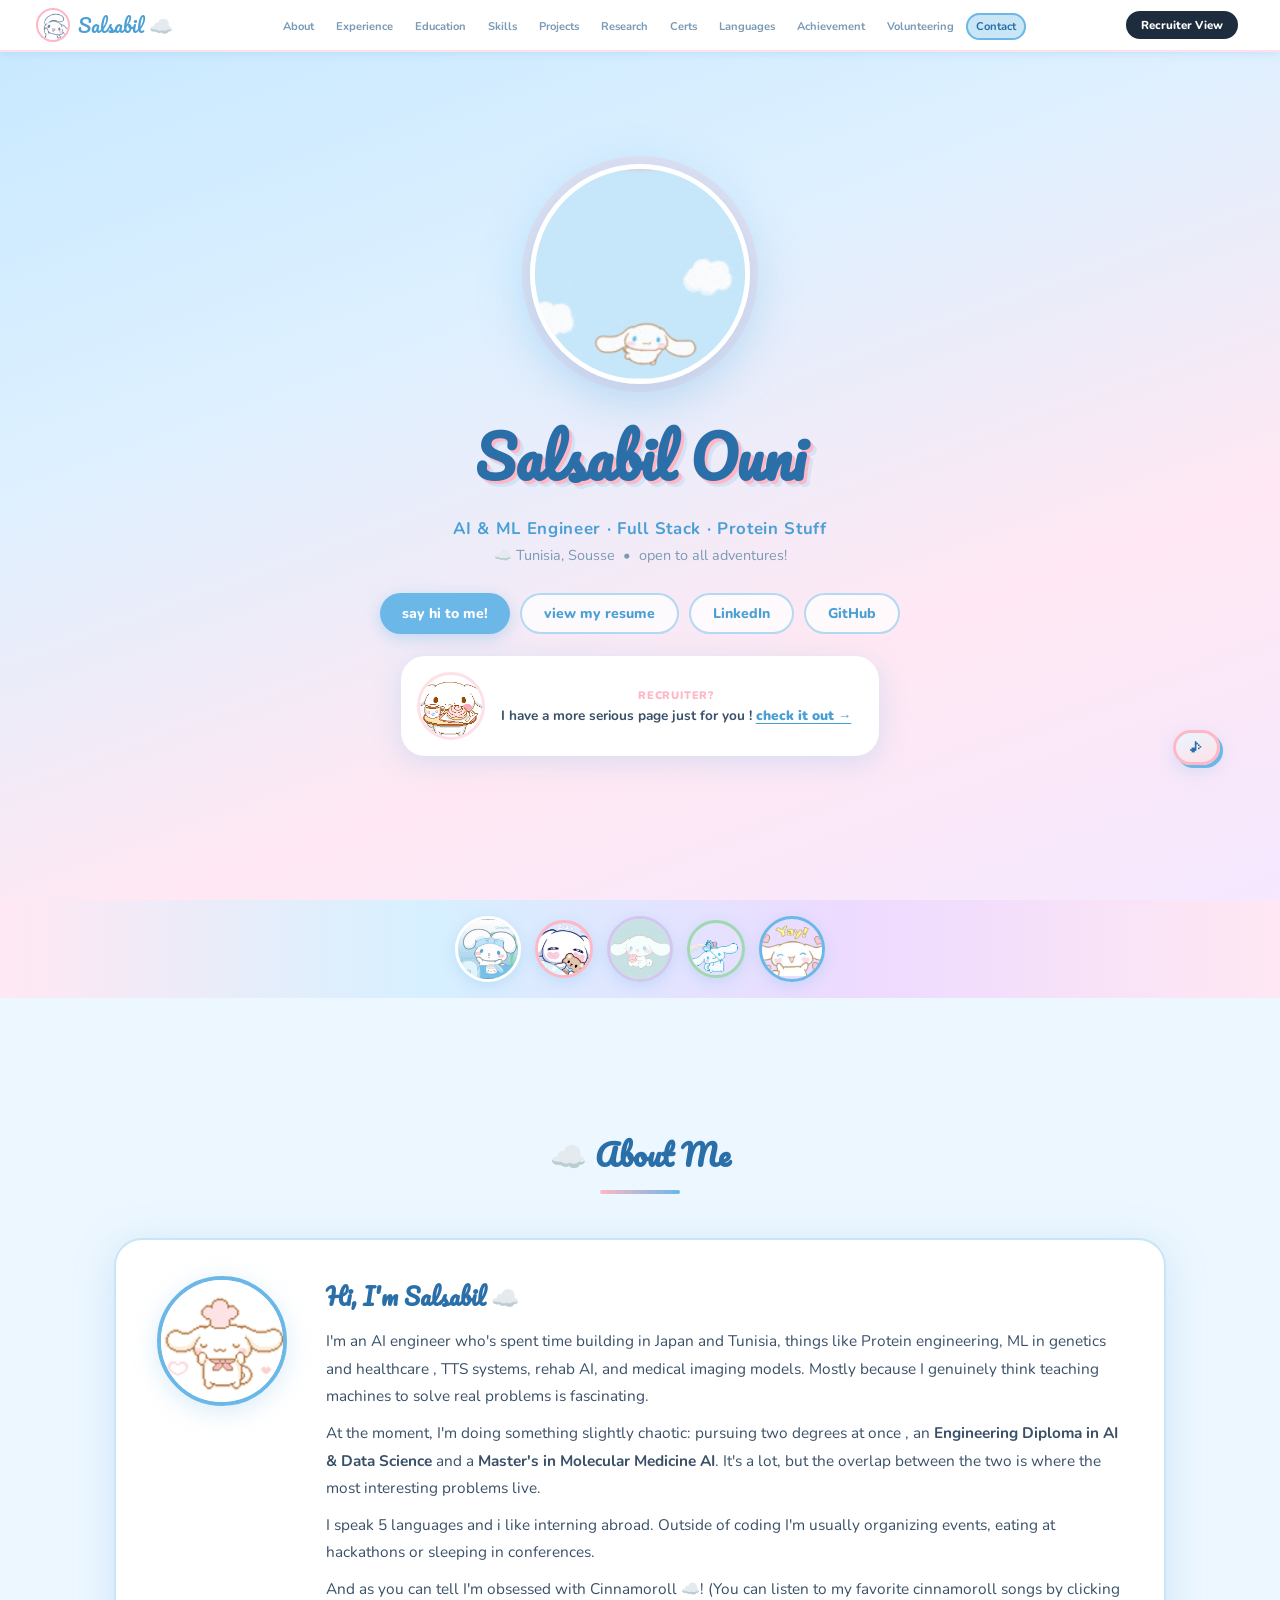
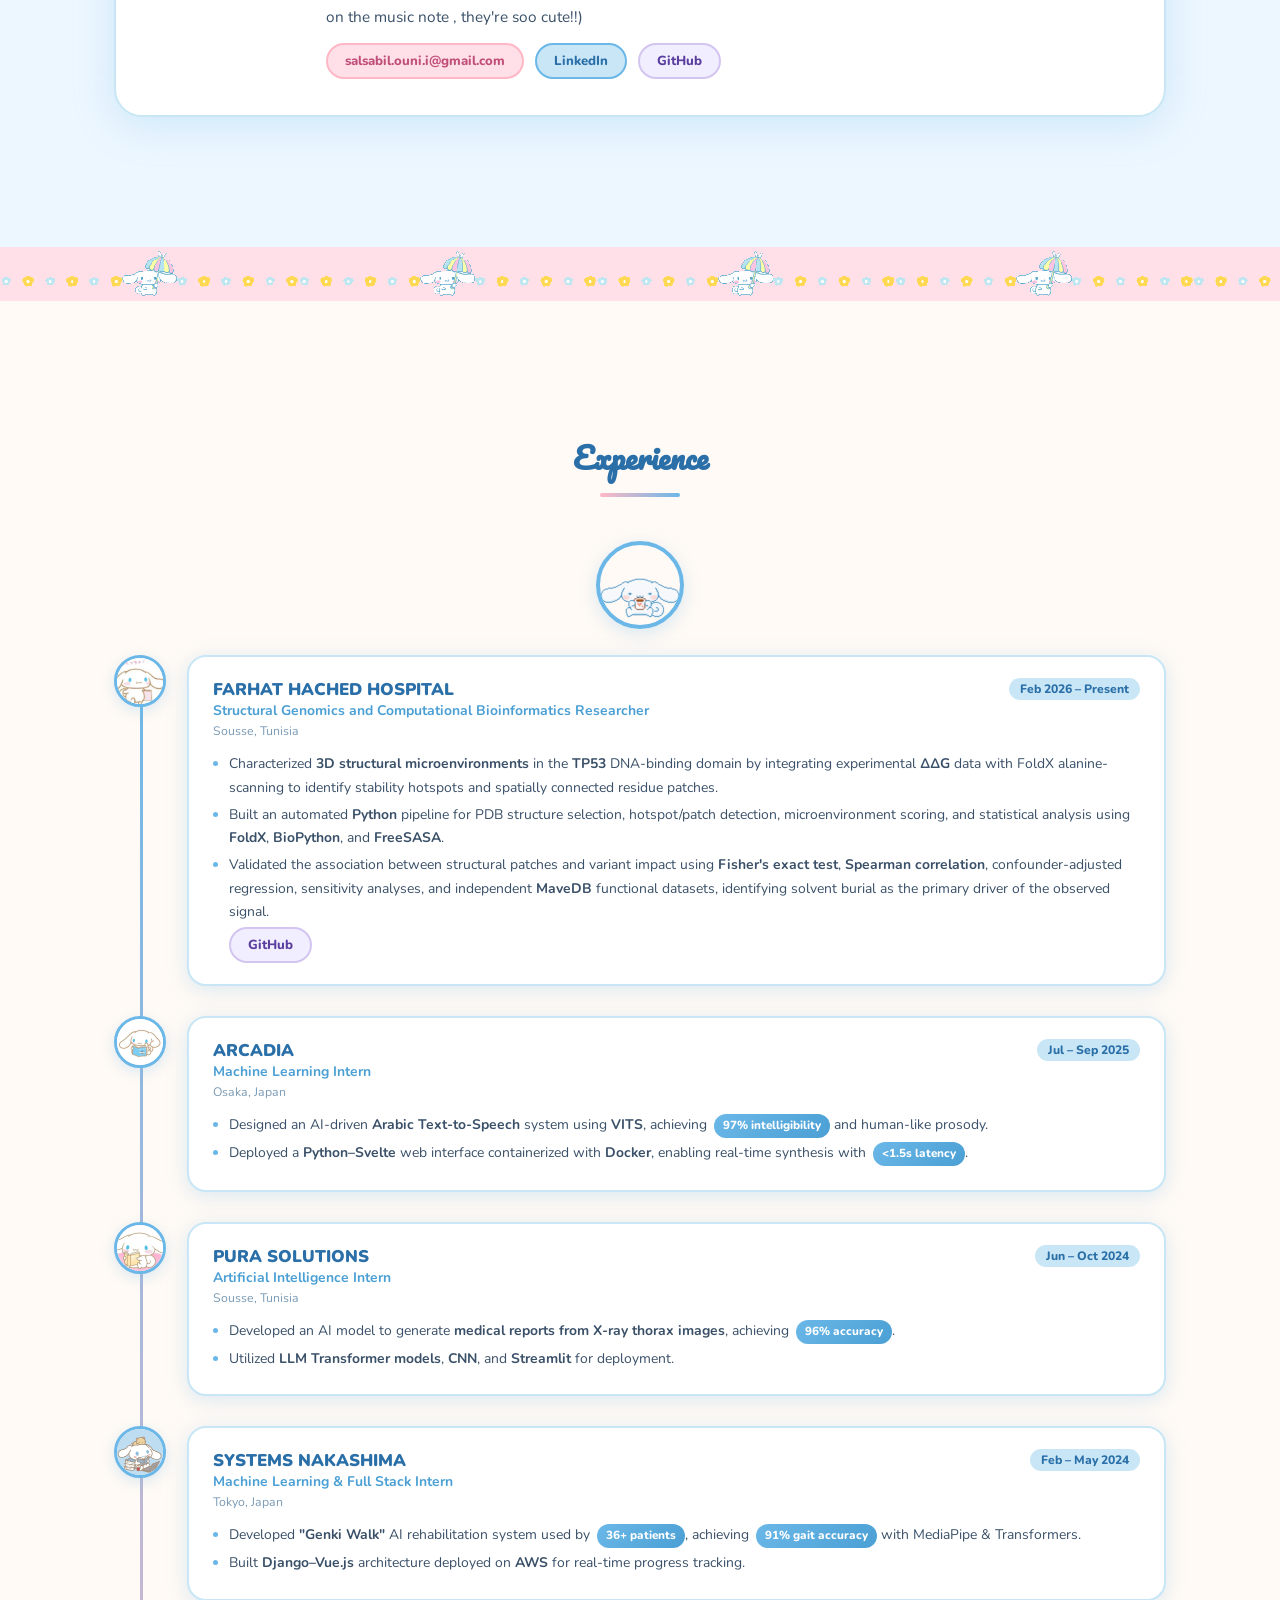
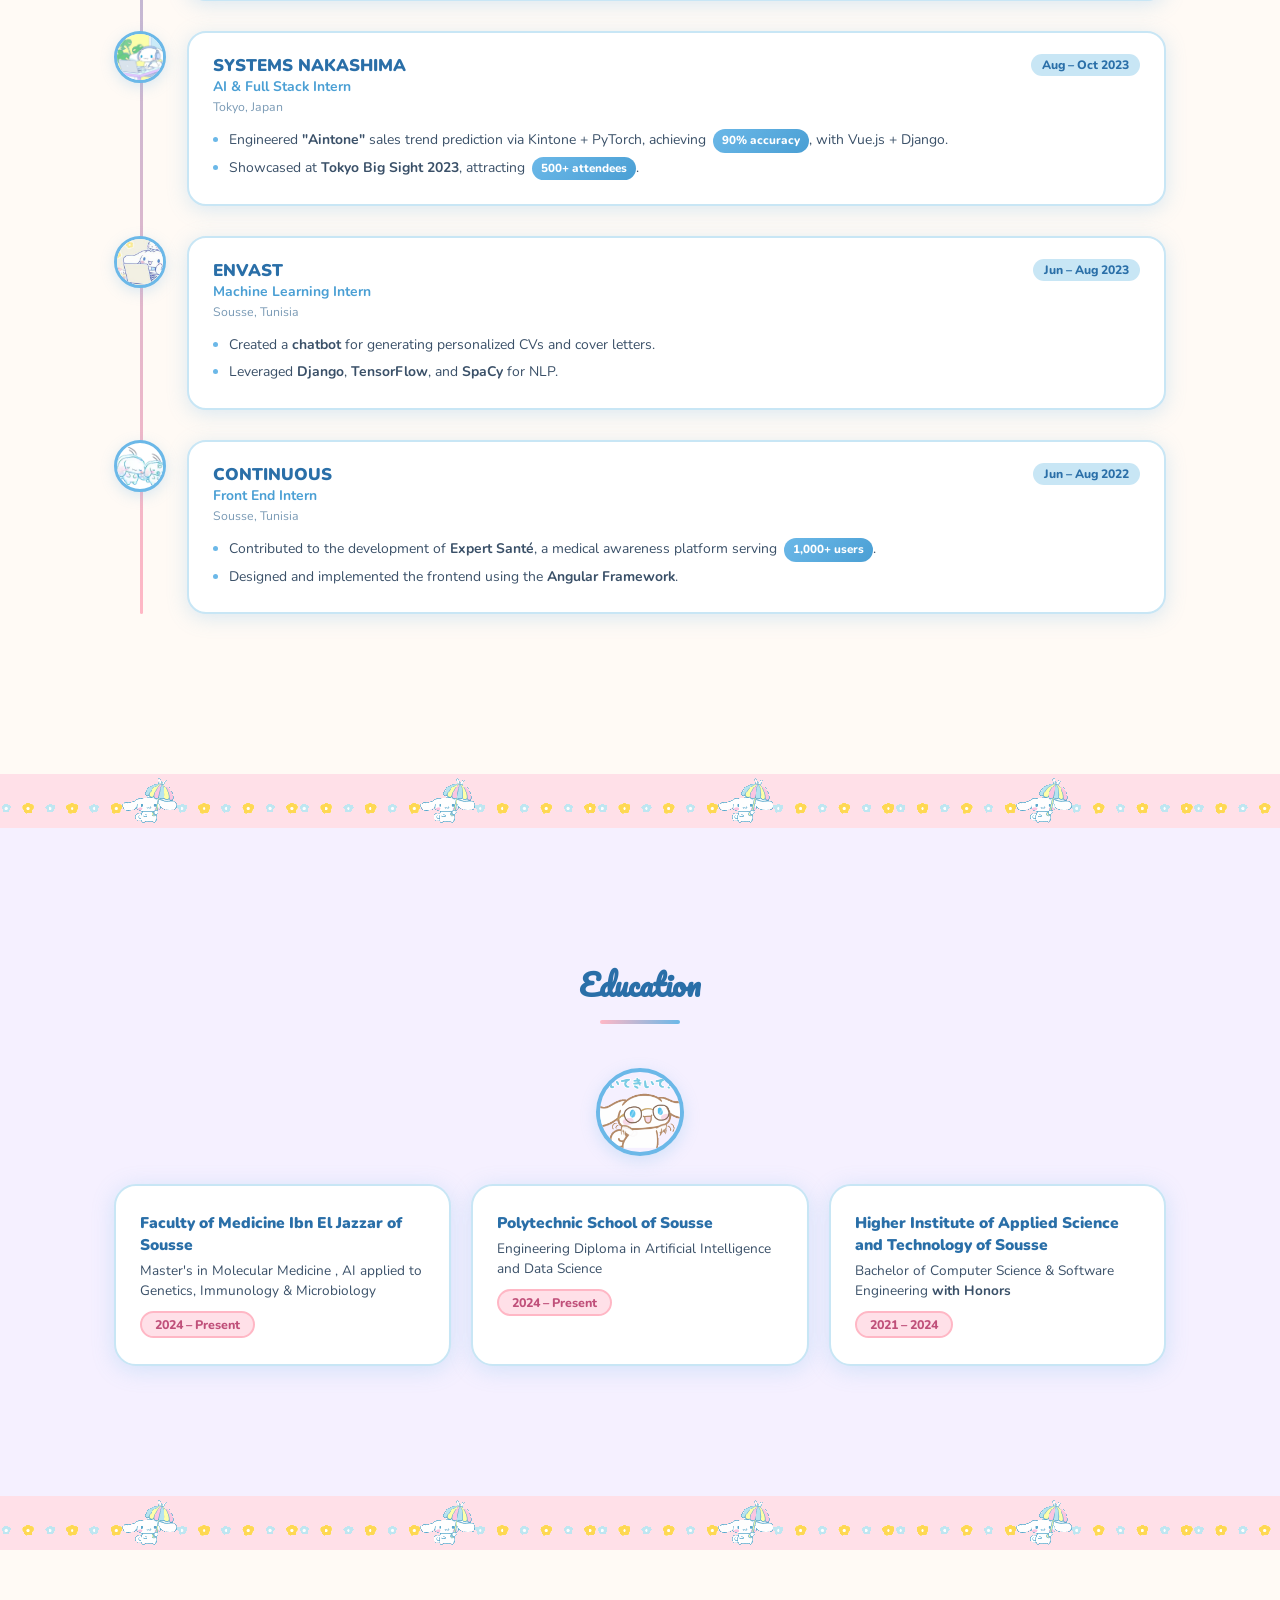
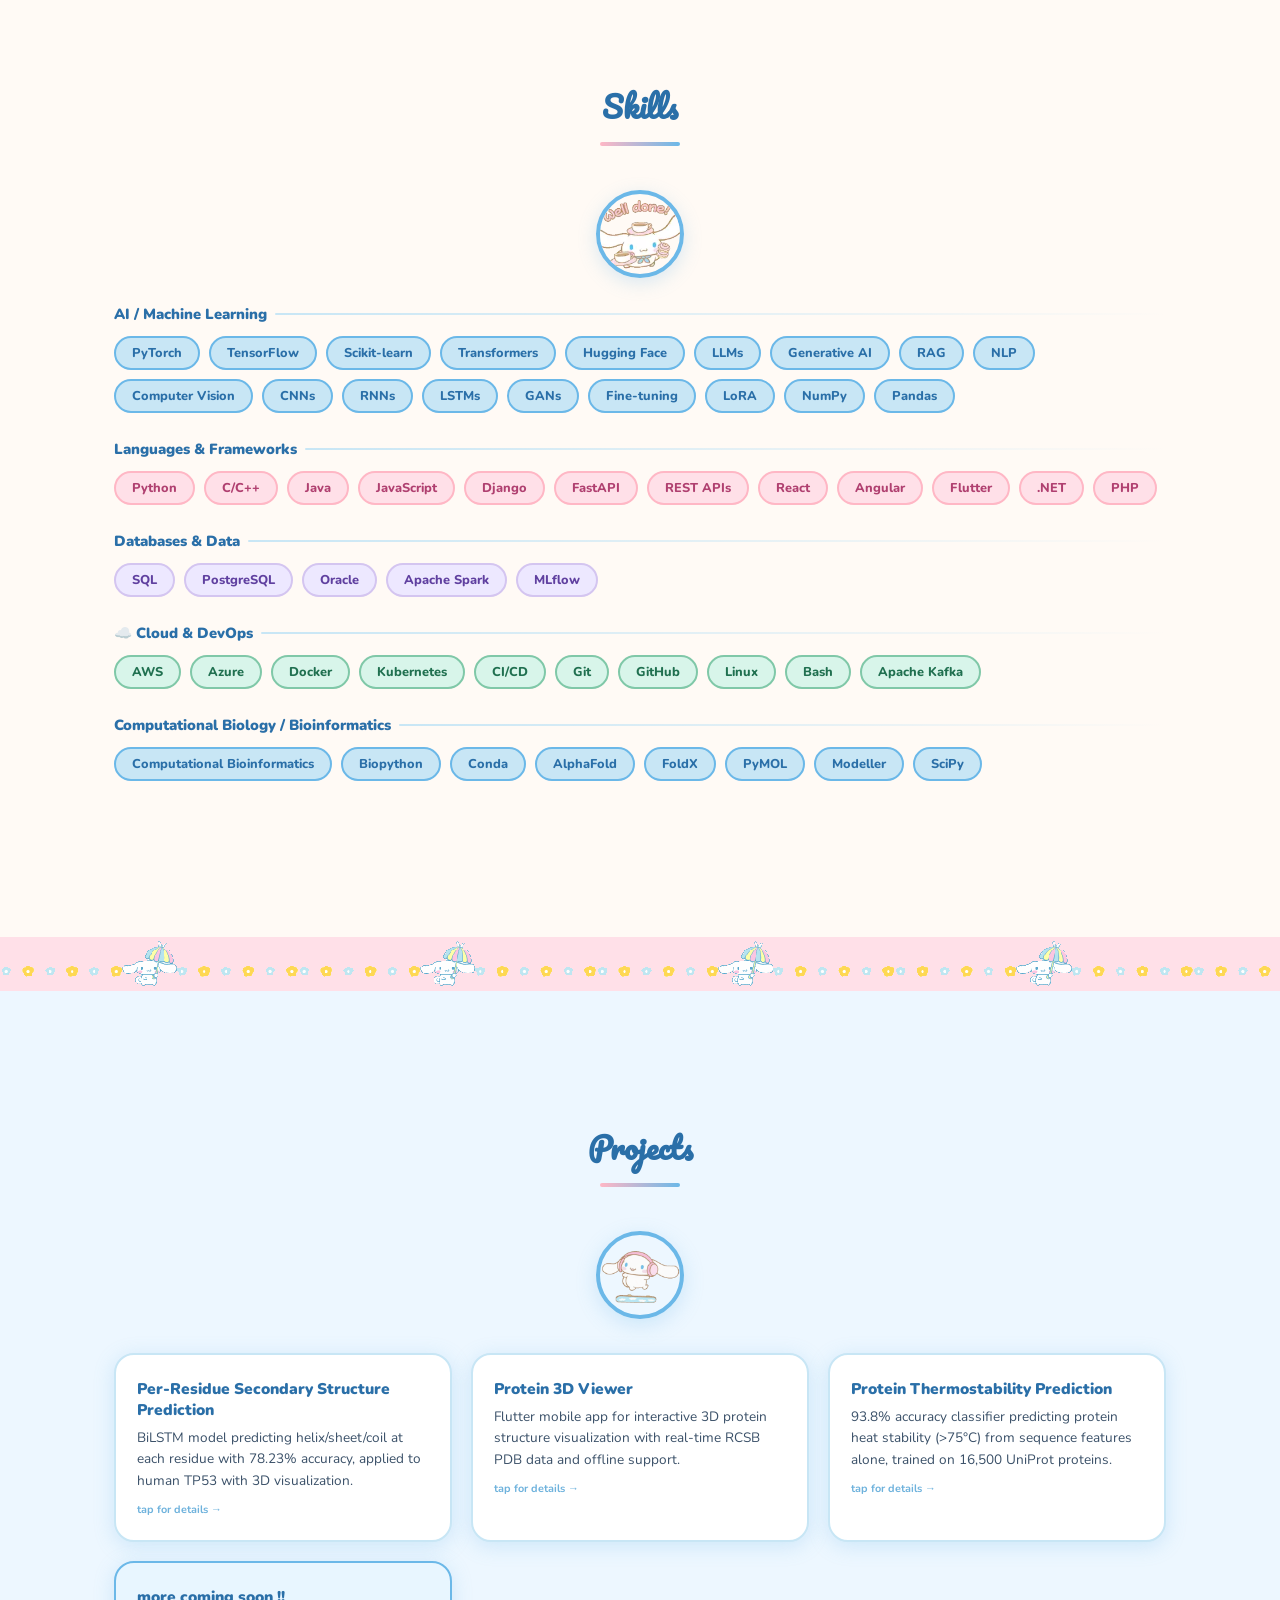
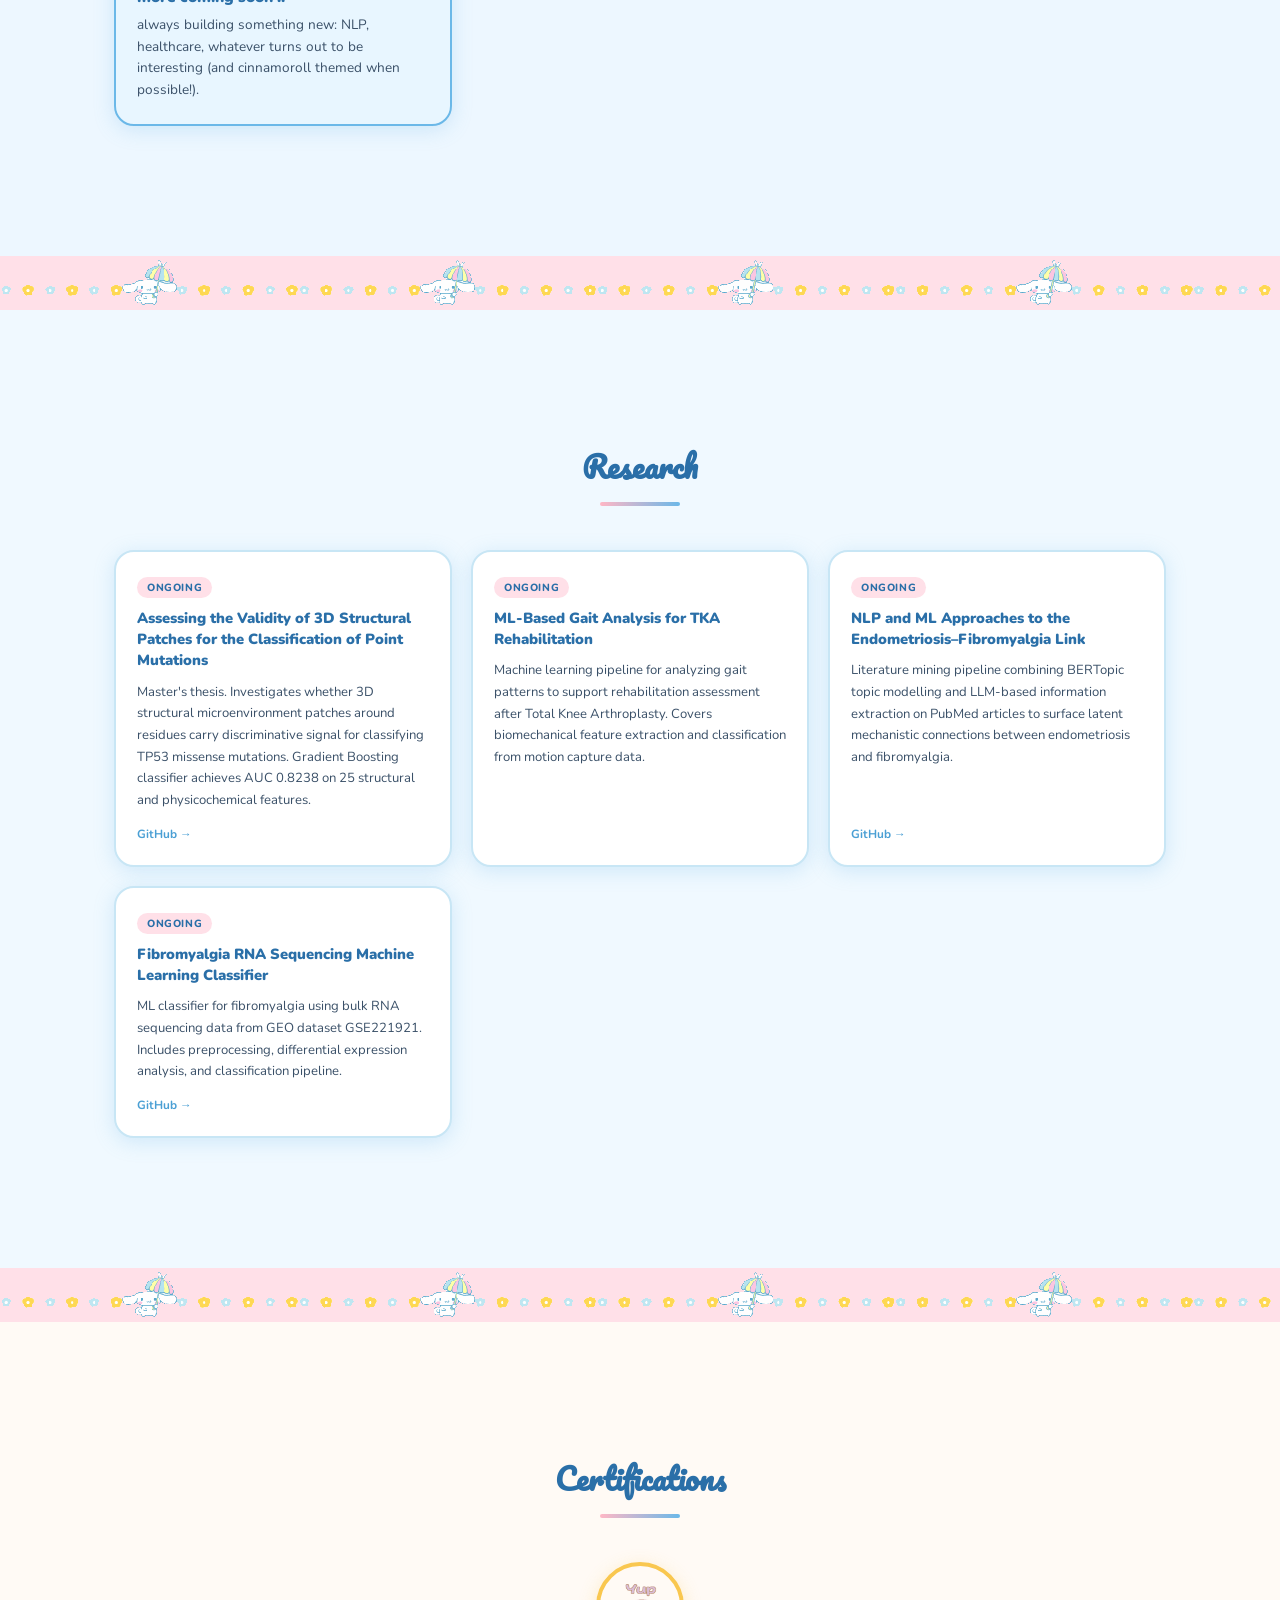
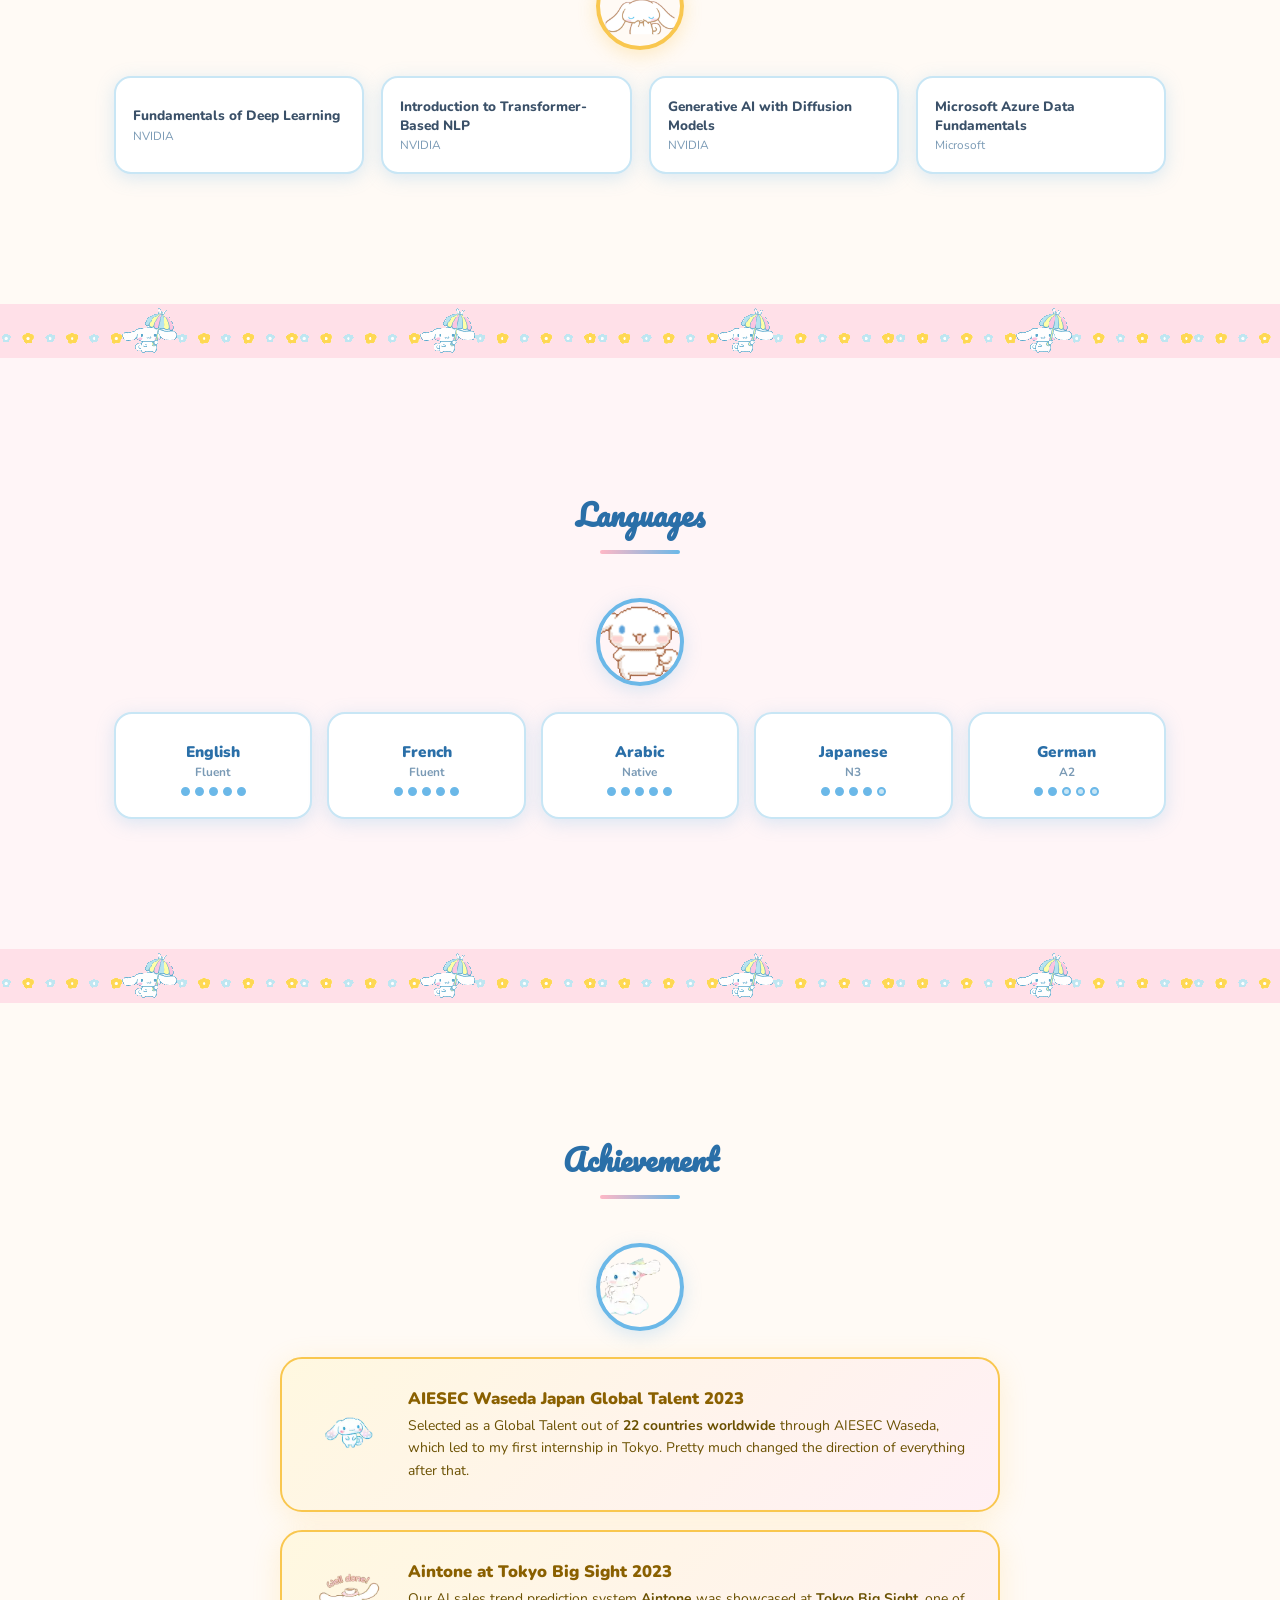
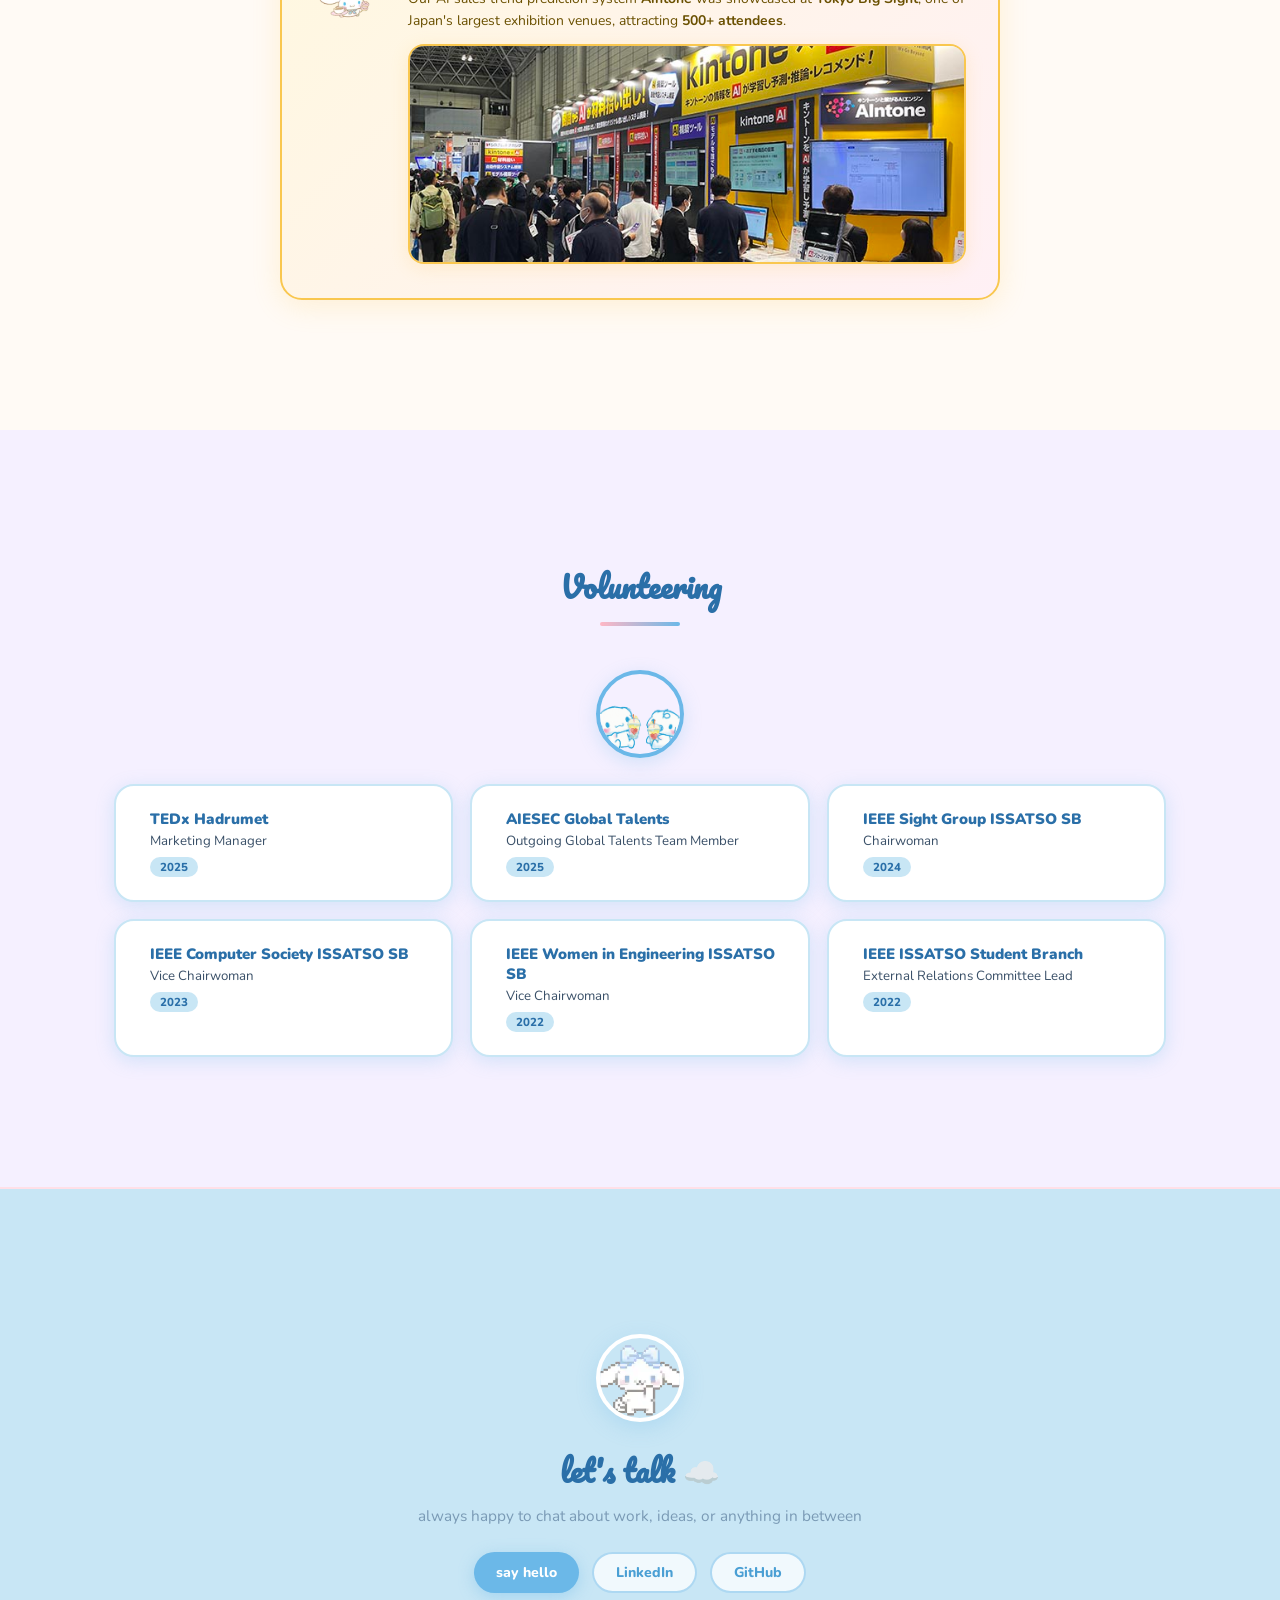
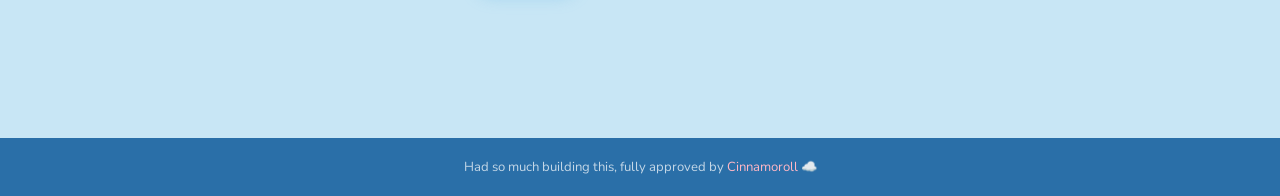
==== commit 6399d021: "research section" ====
--- a/index.html
+++ b/index.html
@@ -25,6 +25,7 @@
     <li><a href="#education">Education</a></li>
     <li><a href="#skills">Skills</a></li>
     <li><a href="#projects">Projects</a></li>
+    <li><a href="#research">Research</a></li>
     <li><a href="#certifications">Certs</a></li>
     <li><a href="#languages">Languages</a></li>
     <li><a href="#achievement">Achievement</a></li>
@@ -313,6 +314,47 @@
       
       <div class="pc-name">more coming soon !! </div>
       <div class="pc-desc">always building something new: NLP, healthcare, whatever turns out to be interesting (and cinnamoroll themed when possible!).</div>
+    </div>
+
+  </div>
+</section>
+</div>
+
+<div class="ribbon" aria-hidden="true"></div>
+
+<!-- ══ RESEARCH ══ -->
+<div id="rsch-wrap">
+<section id="research">
+  <div class="sec-hd"><h2 class="sec-title">Research</h2><div class="sec-line"></div></div>
+  <div class="rsch-grid">
+
+    <div class="rc reveal">
+      <div class="rc-top"><span class="rc-badge">ongoing</span></div>
+      <div class="rc-title">Assessing the Validity of 3D Structural Patches for the Classification of Point Mutations</div>
+      <div class="rc-desc">Master's thesis. Investigates whether 3D structural microenvironment patches around residues carry discriminative signal for classifying TP53 missense mutations. Gradient Boosting classifier achieves AUC 0.8238 on 25 structural and physicochemical features.</div>
+              <a class="rc-link" href="https://github.com/Salsabil-Ouni/Assessing-the-Validity-of-3D-Structural-Patches" target="_blank" rel="noopener">GitHub →</a>
+
+    </div>
+
+    <div class="rc reveal">
+      <div class="rc-top"><span class="rc-badge">ongoing</span></div>
+      <div class="rc-title">ML-Based Gait Analysis for TKA Rehabilitation</div>
+      <div class="rc-desc">Machine learning pipeline for analyzing gait patterns to support rehabilitation assessment after Total Knee Arthroplasty. Covers biomechanical feature extraction and classification from motion capture data.</div>
+    </div>
+
+    <div class="rc reveal">
+      <div class="rc-top"><span class="rc-badge">ongoing</span></div>
+      <div class="rc-title">NLP and ML Approaches to the Endometriosis–Fibromyalgia Link</div>
+      <div class="rc-desc">Literature mining pipeline combining BERTopic topic modelling and LLM-based information extraction on PubMed articles to surface latent mechanistic connections between endometriosis and fibromyalgia.</div>
+                <a class="rc-link" href="https://github.com/Salsabil-Ouni/LLM-Based-NLP-Analysis-of-Fibromyalgia-and-Chronic-Pain-Subreddits" target="_blank" rel="noopener">GitHub →</a>
+
+    </div>
+
+    <div class="rc reveal">
+      <div class="rc-top"><span class="rc-badge">ongoing</span></div>
+      <div class="rc-title">Fibromyalgia RNA Sequencing Machine Learning Classifier</div>
+      <div class="rc-desc">ML classifier for fibromyalgia using bulk RNA sequencing data from GEO dataset GSE221921. Includes preprocessing, differential expression analysis, and classification pipeline.</div>
+      <a class="rc-link" href="https://github.com/Salsabil-Ouni/Fibromyalgia-RNA-sequencing-Machine-Learning-Classifier-GSE221921." target="_blank" rel="noopener">GitHub →</a>
     </div>
 
   </div>
--- a/css/style.css
+++ b/css/style.css
@@ -259,6 +259,28 @@
 .pc-name   { font-weight:900; font-size:.97rem; color:var(--blue-dark); margin-bottom:7px; }
 .pc-desc   { font-size:.85rem; color:var(--text); line-height:1.6; }
 .pc-hint   { font-size:.68rem; color:var(--blue-mid); font-weight:700; margin-top:10px; opacity:.8; }
+
+/* ── Research ── */
+#rsch-wrap { background:#f0f9ff; padding:65px 0; }
+.rsch-grid { display:grid; grid-template-columns:repeat(auto-fit,minmax(280px,1fr)); gap:19px; }
+.rc {
+  background:#fff; border-radius:20px; padding:23px 21px;
+  box-shadow:0 4px 20px var(--shadow); border:2px solid var(--sky);
+  transition:all .3s; display:flex; flex-direction:column; gap:10px;
+}
+.rc:hover  { transform:translateY(-6px); box-shadow:0 14px 36px var(--shadow); border-color:var(--pink); }
+.rc-badge  {
+  display:inline-block; padding:3px 10px; border-radius:20px;
+  background:var(--pink-light); color:var(--blue-dark);
+  font-size:.65rem; font-weight:800; text-transform:uppercase; letter-spacing:.06em;
+}
+.rc-title  { font-weight:900; font-size:.92rem; color:var(--blue-dark); line-height:1.45; }
+.rc-desc   { font-size:.82rem; color:var(--text); line-height:1.65; flex:1; }
+.rc-link   {
+  font-size:.74rem; font-weight:700; color:var(--blue-mid); text-decoration:none;
+  margin-top:4px; display:inline-block;
+}
+.rc-link:hover { color:var(--blue-dark); text-decoration:underline; }
 
 /* ── Project Modal ── */
 #proj-modal {
@@ -537,7 +559,7 @@
 
   /* Sections */
   section { padding:48px 18px; }
-  #about-wrap,#exp-wrap,#edu-wrap,#skills-wrap,#proj-wrap,
+  #about-wrap,#exp-wrap,#edu-wrap,#skills-wrap,#proj-wrap,#rsch-wrap,
   #cert-wrap,#lang-wrap,#ach-wrap,#vol-wrap { padding:48px 0; }
 
   /* Hero */
@@ -569,7 +591,7 @@
 
   /* Grids — single column on small screens */
   .edu-grid  { grid-template-columns:1fr; }
-  .proj-grid { grid-template-columns:1fr; }
+  .proj-grid,.rsch-grid { grid-template-columns:1fr; }
   .cert-grid { grid-template-columns:1fr; }
   .lang-grid { grid-template-columns:repeat(2,1fr); }
   .vol-grid  { grid-template-columns:1fr; }
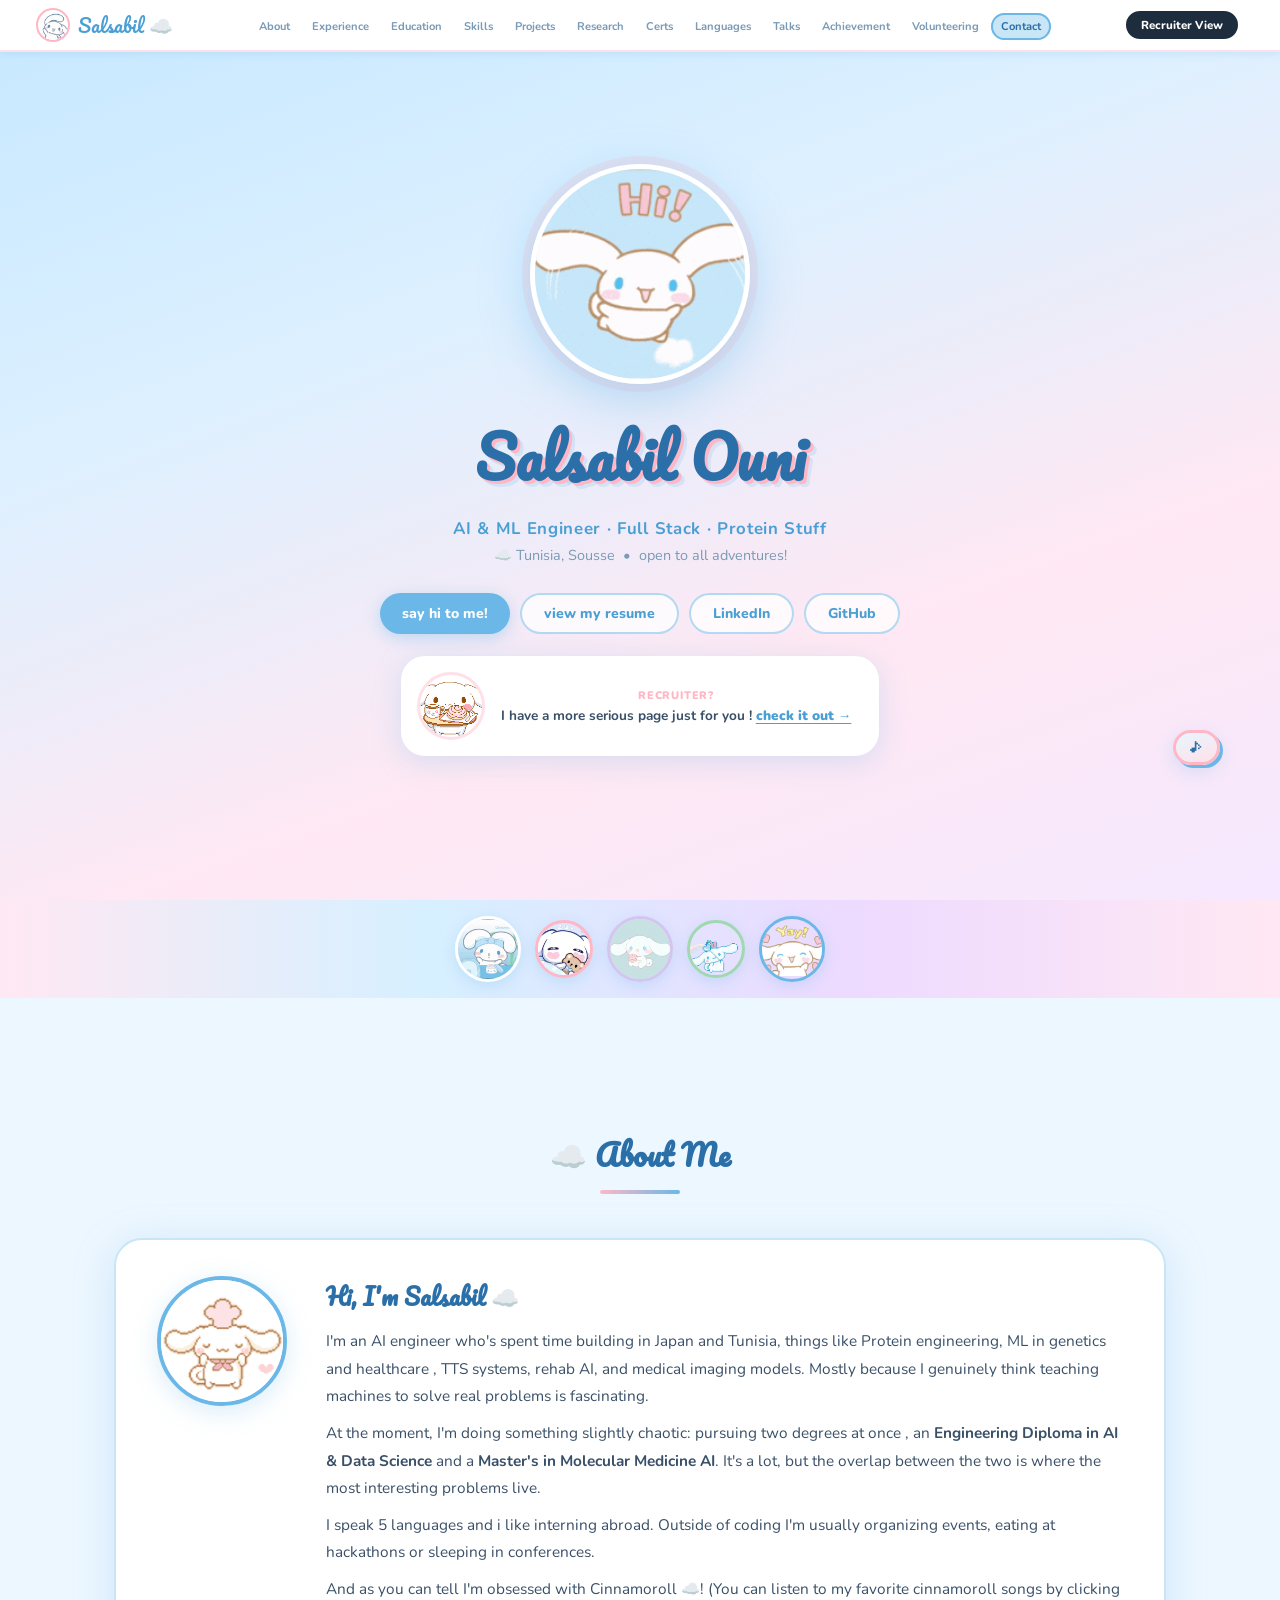
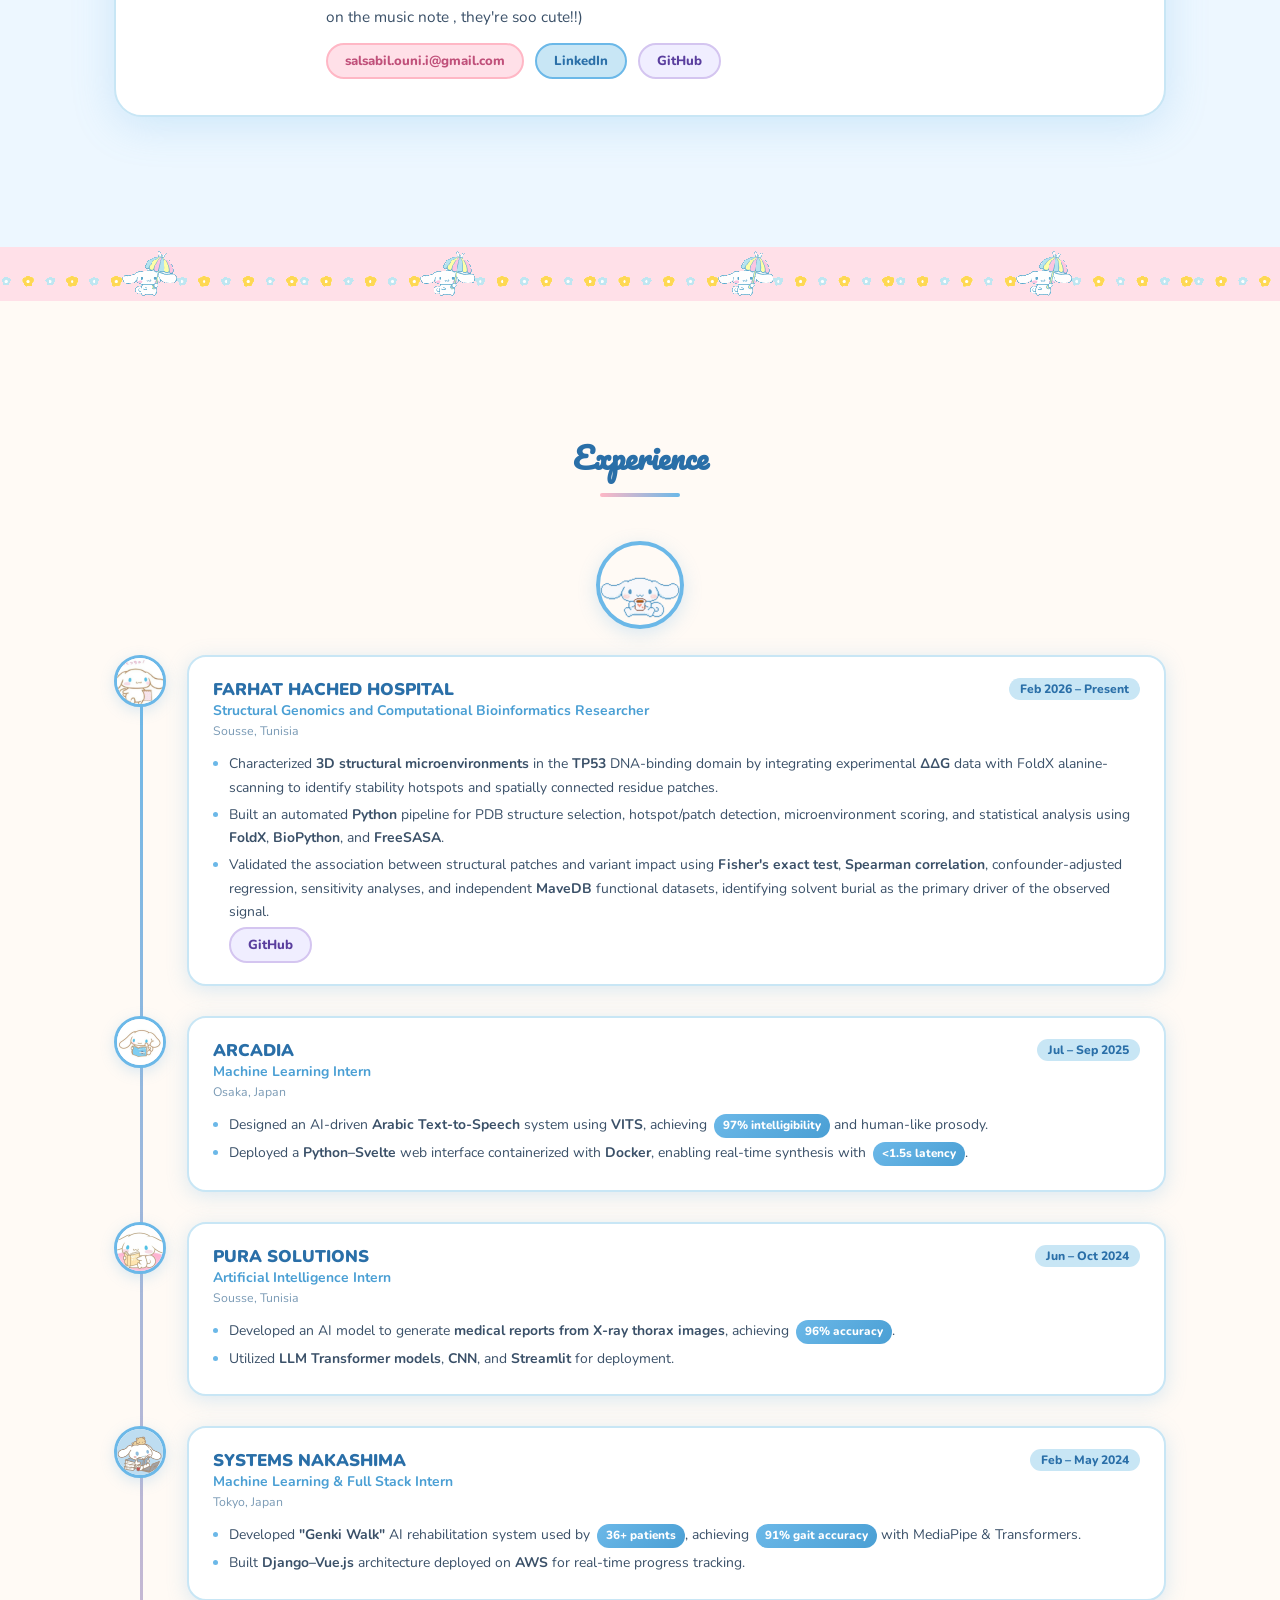
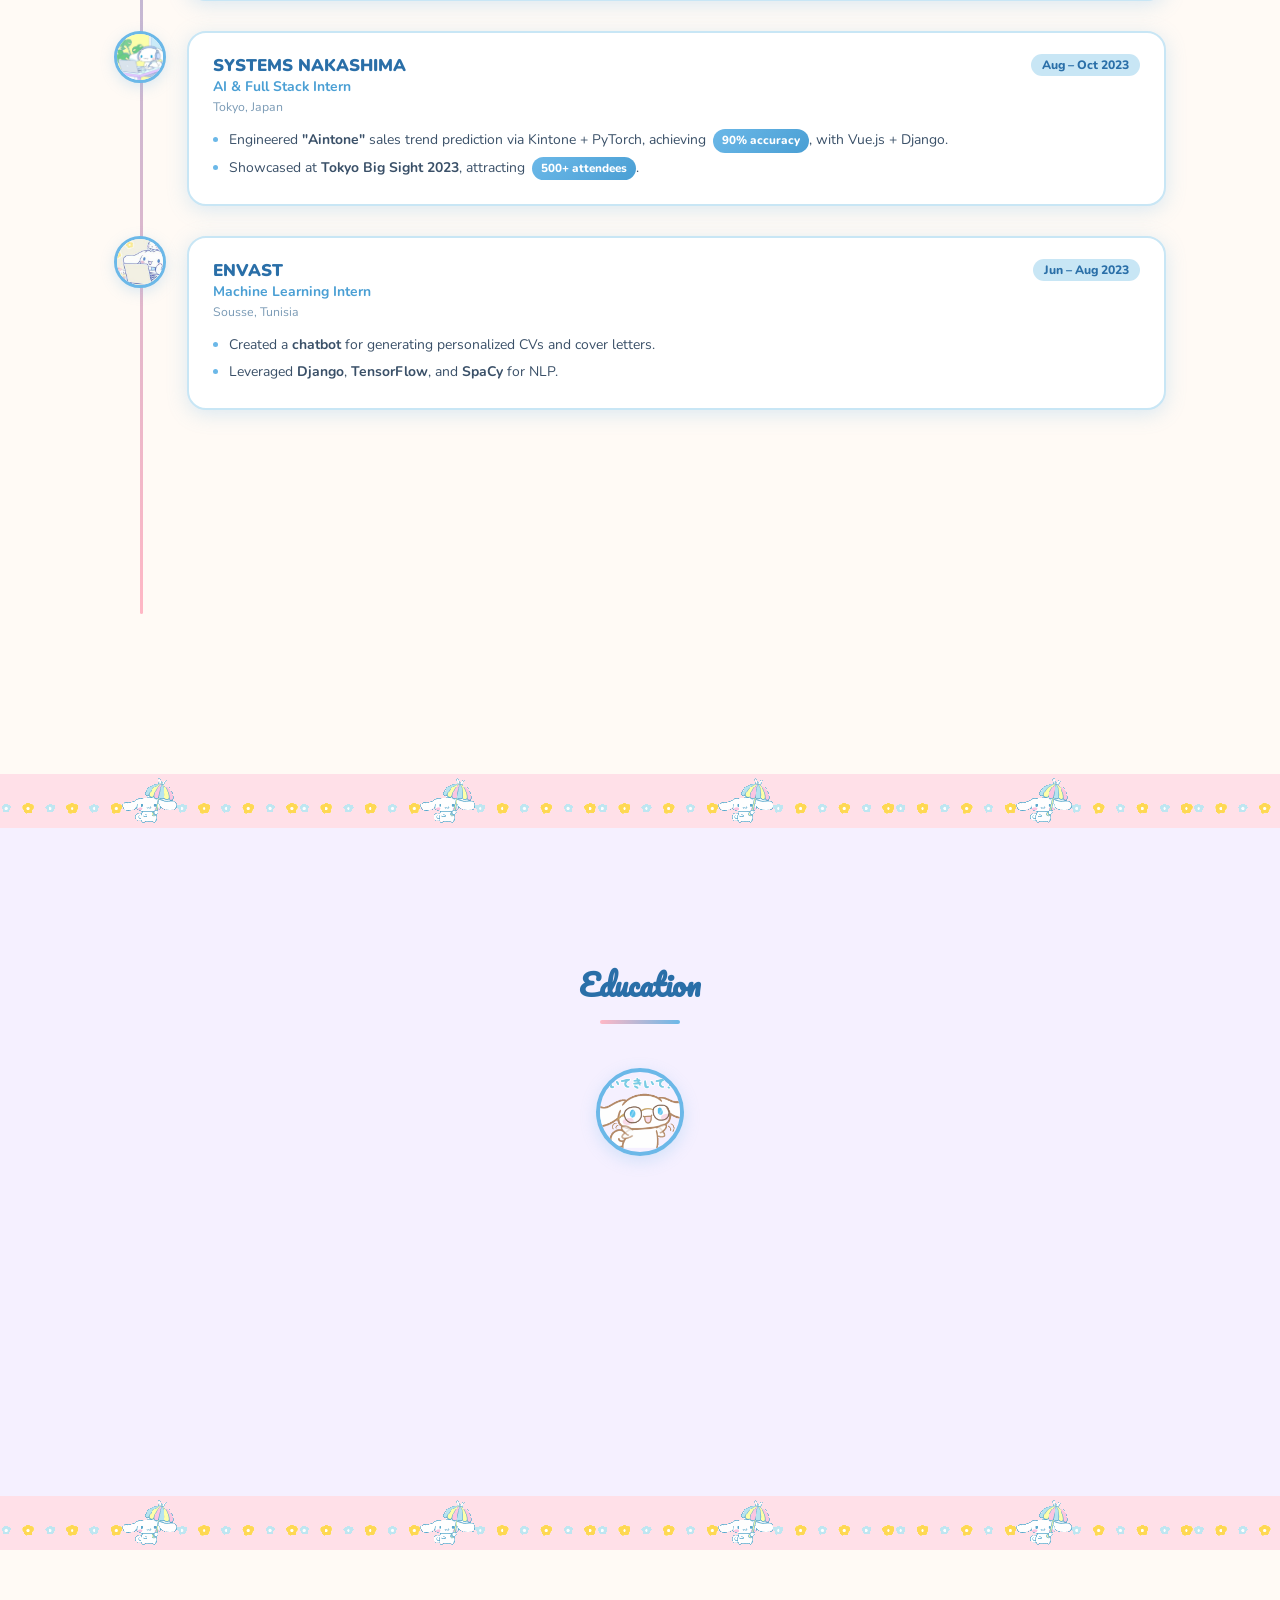
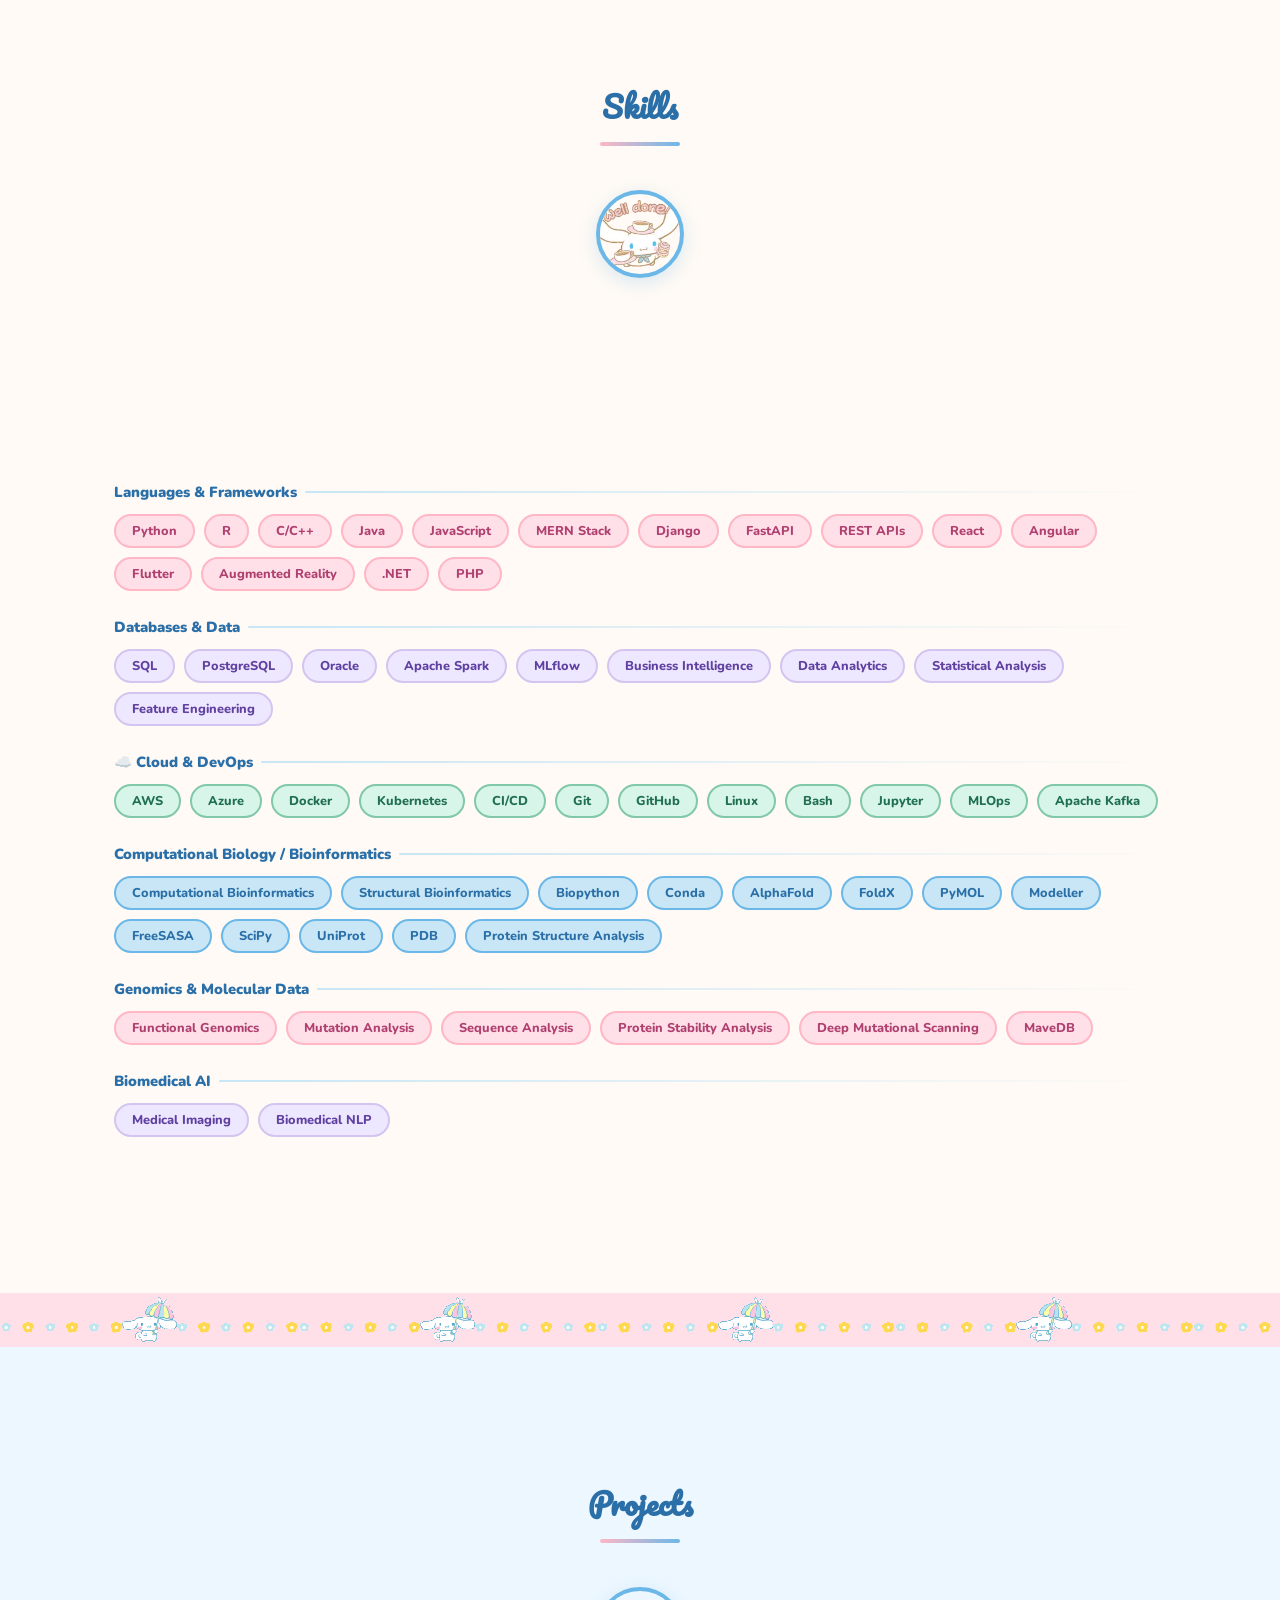
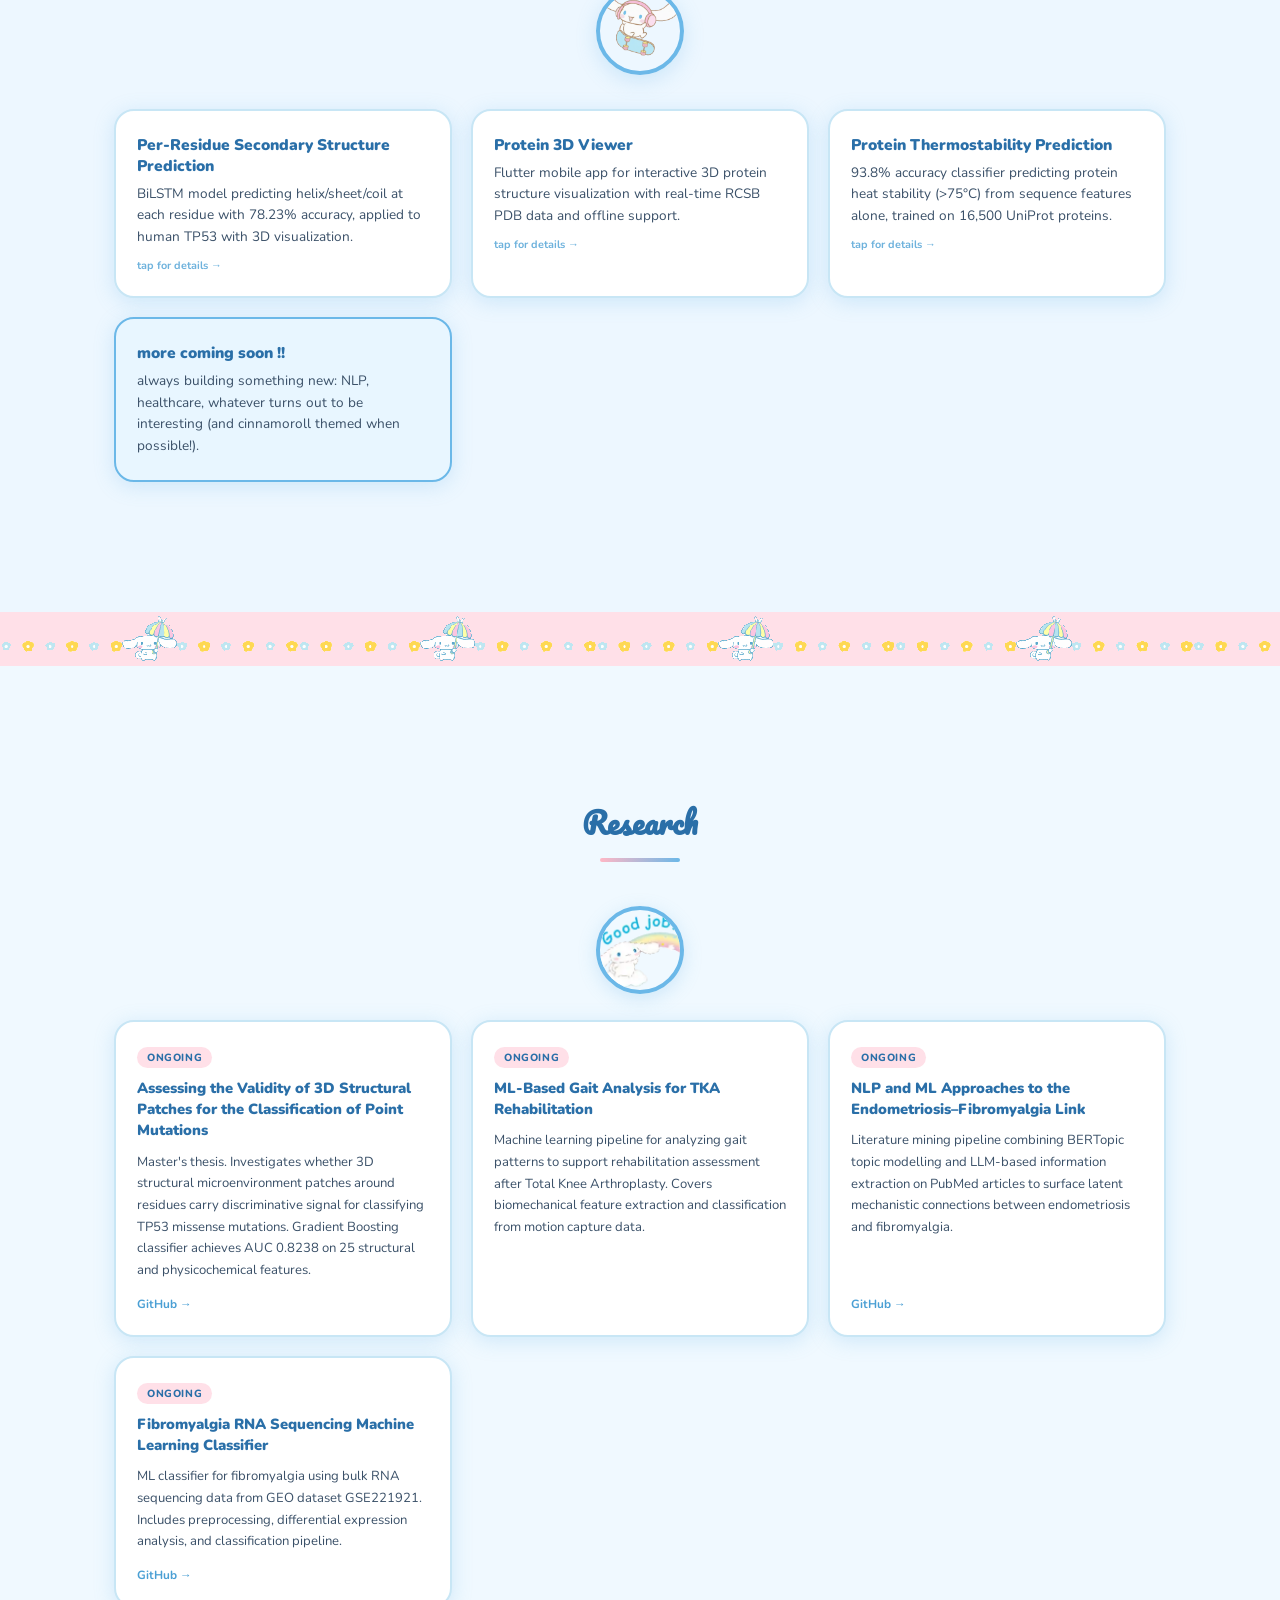
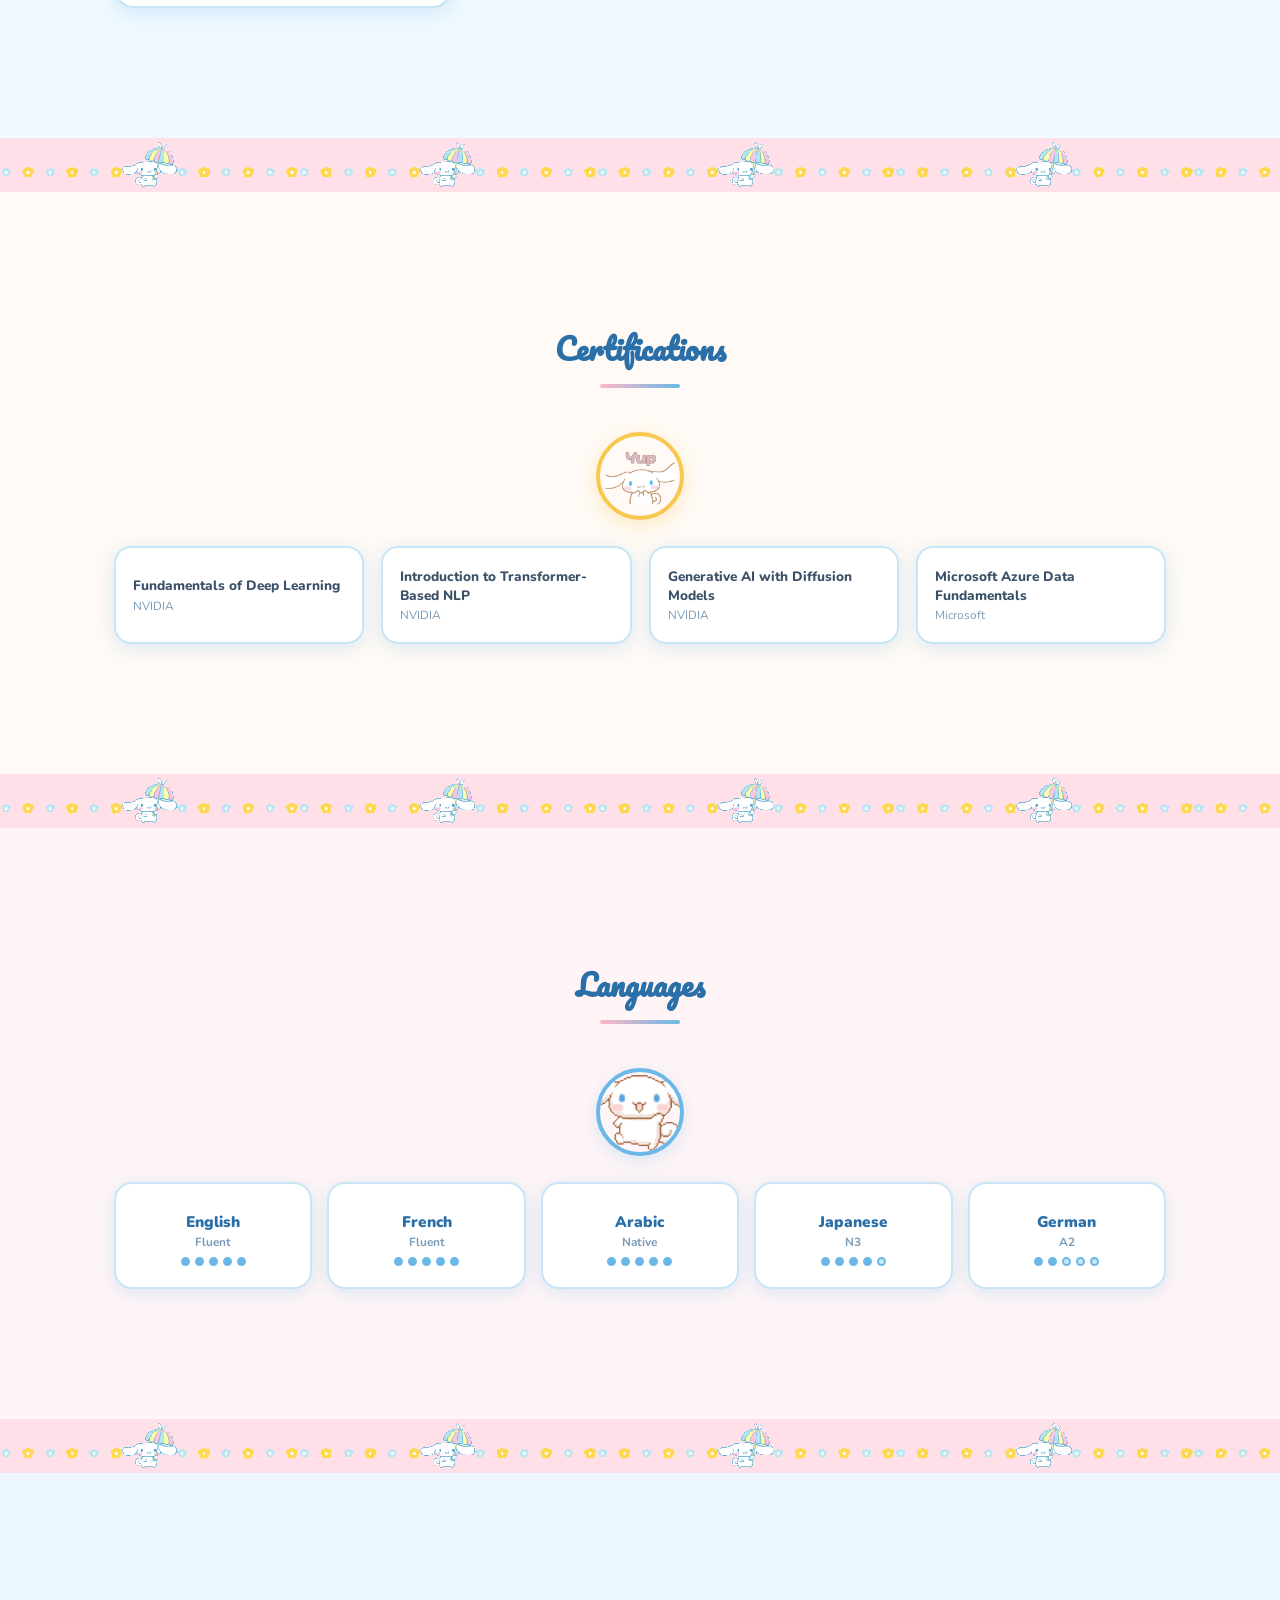
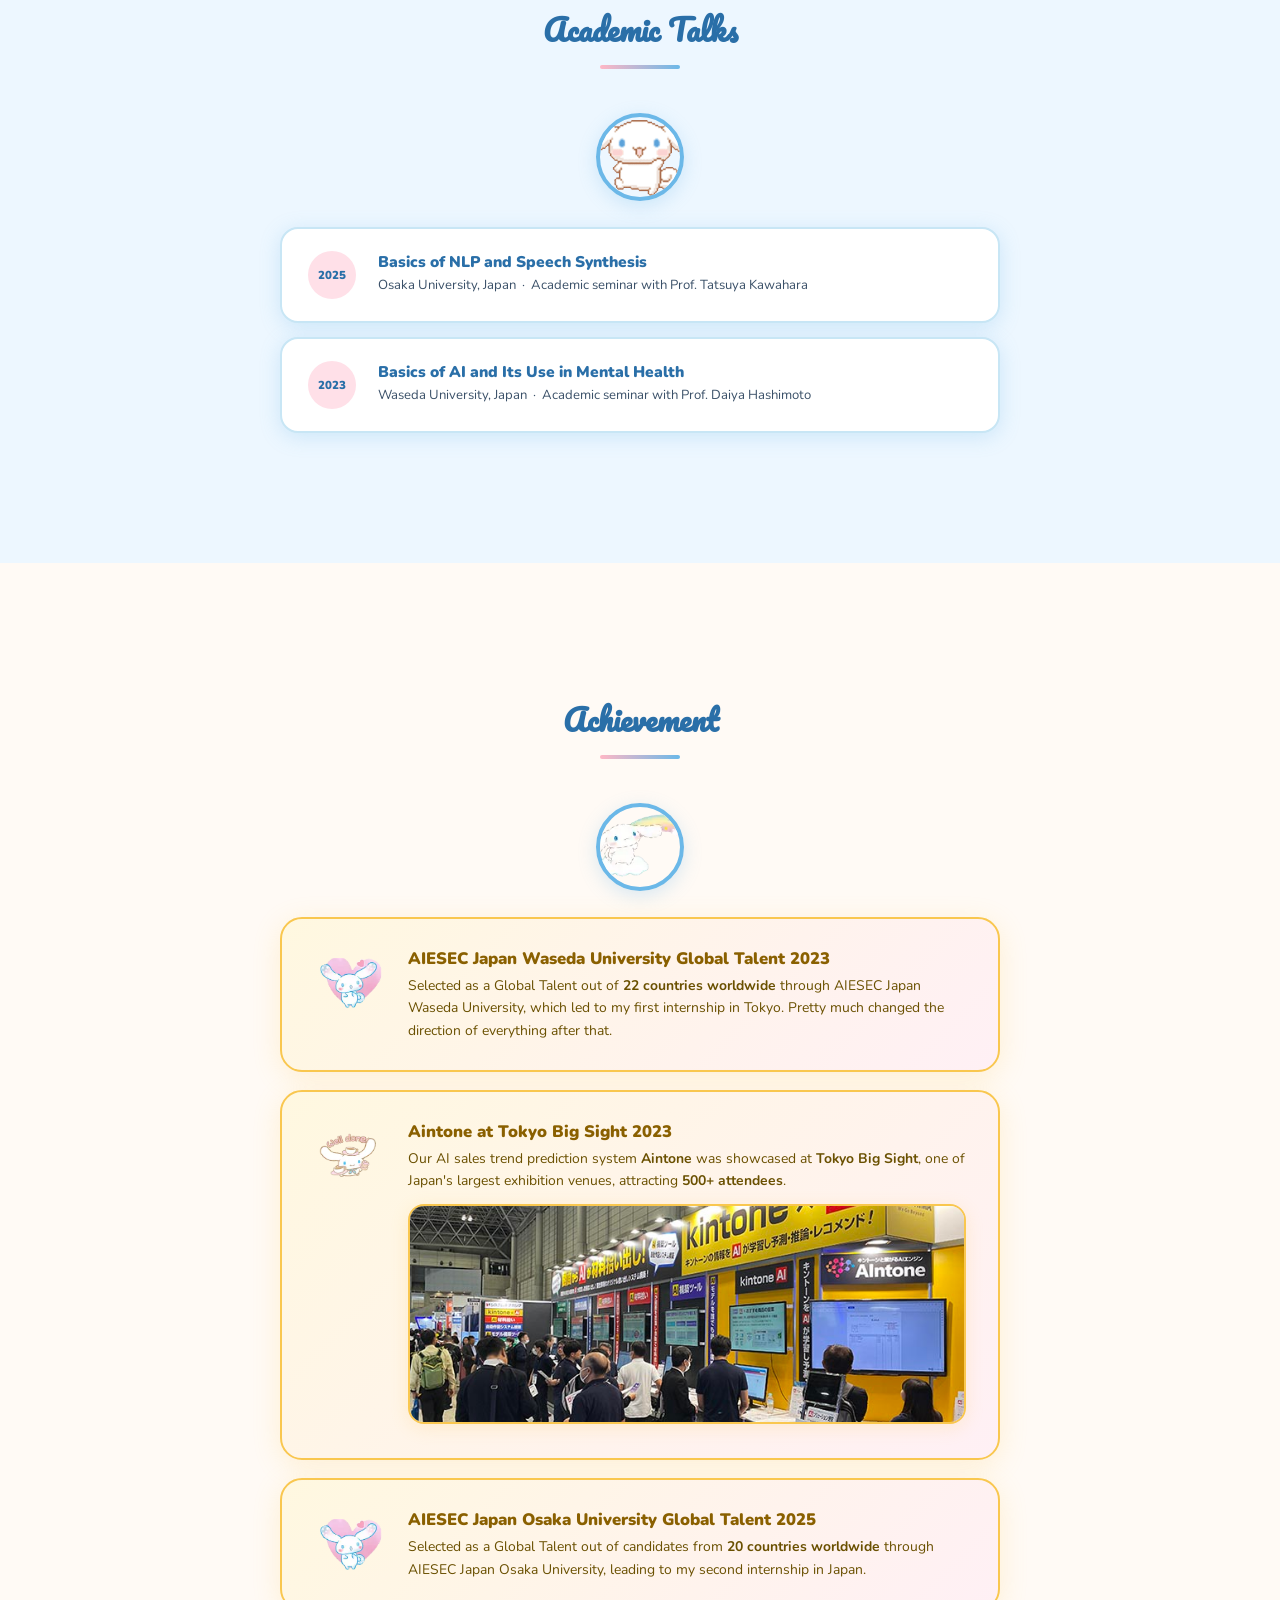
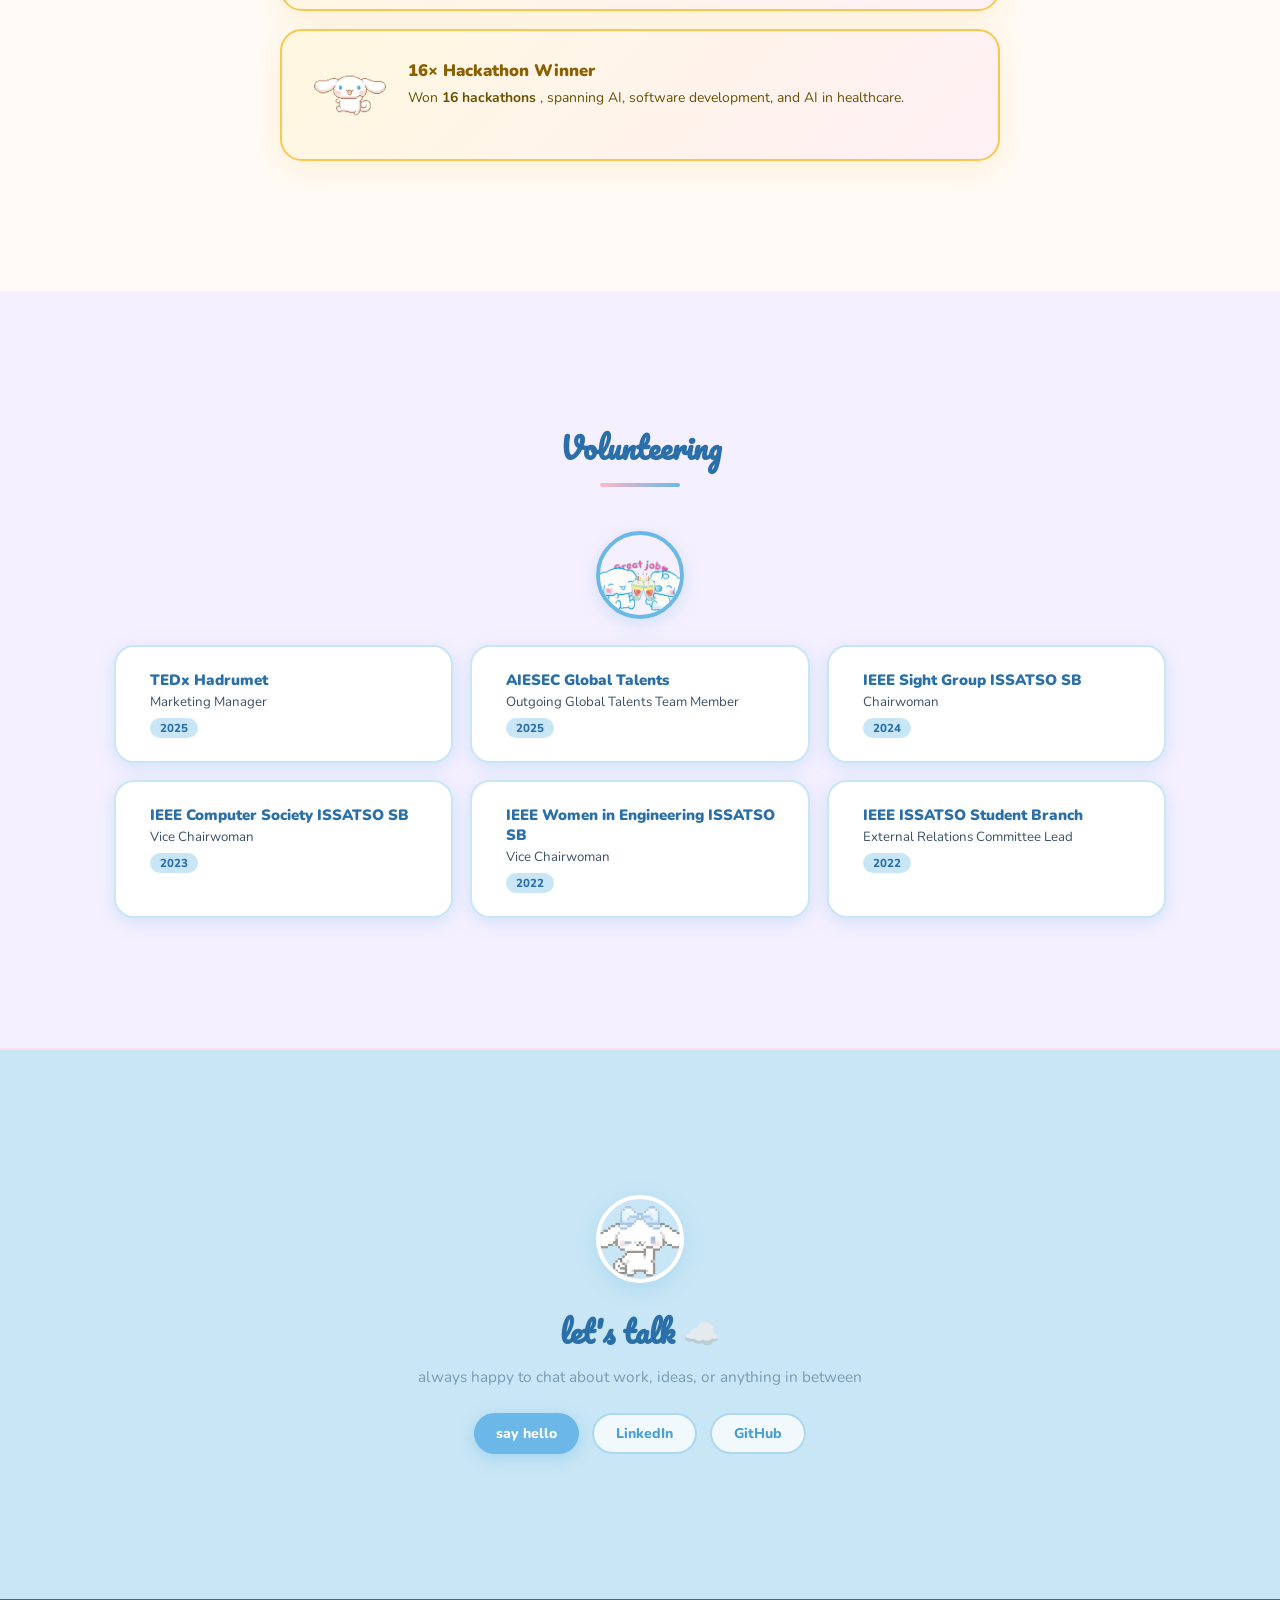
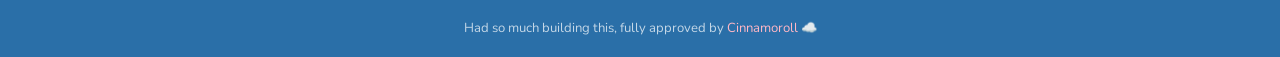
==== commit 6ffaee22: "talks" ====
--- a/index.html
+++ b/index.html
@@ -28,6 +28,7 @@
     <li><a href="#research">Research</a></li>
     <li><a href="#certifications">Certs</a></li>
     <li><a href="#languages">Languages</a></li>
+    <li><a href="#talks">Talks</a></li>
     <li><a href="#achievement">Achievement</a></li>
     <li><a href="#volunteering">Volunteering</a></li>
     <li><a href="#contact">Contact</a></li>
@@ -249,19 +250,25 @@
   <div class="sec-hd"><h2 class="sec-title">Skills</h2><div class="sec-line"></div></div>
   <div class="sec-gif"><img src="gifs/cinnamoroll-work-3.webp" alt="" /></div>
   <div class="sk-grp reveal"><div class="sk-grp-title">AI / Machine Learning</div>
-    <div class="pills"><span class="pill p-bl">PyTorch</span><span class="pill p-bl">TensorFlow</span><span class="pill p-bl">Scikit-learn</span><span class="pill p-bl">Transformers</span><span class="pill p-bl">Hugging Face</span><span class="pill p-bl">LLMs</span><span class="pill p-bl">Generative AI</span><span class="pill p-bl">RAG</span><span class="pill p-bl">NLP</span><span class="pill p-bl">Computer Vision</span><span class="pill p-bl">CNNs</span><span class="pill p-bl">RNNs</span><span class="pill p-bl">LSTMs</span><span class="pill p-bl">GANs</span><span class="pill p-bl">Fine-tuning</span><span class="pill p-bl">LoRA</span><span class="pill p-bl">NumPy</span><span class="pill p-bl">Pandas</span></div>
+    <div class="pills"><span class="pill p-bl">PyTorch</span><span class="pill p-bl">TensorFlow</span><span class="pill p-bl">Scikit-learn</span><span class="pill p-bl">Transformers</span><span class="pill p-bl">Hugging Face</span><span class="pill p-bl">LLMs</span><span class="pill p-bl">Generative AI</span><span class="pill p-bl">RAG</span><span class="pill p-bl">NLP</span><span class="pill p-bl">Deep Learning</span><span class="pill p-bl">Multimodal Learning</span><span class="pill p-bl">Computer Vision</span><span class="pill p-bl">CNNs</span><span class="pill p-bl">RNNs</span><span class="pill p-bl">LSTMs</span><span class="pill p-bl">GANs</span><span class="pill p-bl">VAE</span><span class="pill p-bl">Fine-tuning</span><span class="pill p-bl">LoRA</span><span class="pill p-bl">AIoT</span><span class="pill p-bl">AI for Games</span><span class="pill p-bl">OpenCV</span><span class="pill p-bl">MediaPipe</span><span class="pill p-bl">NumPy</span><span class="pill p-bl">Pandas</span></div>
   </div>
   <div class="sk-grp reveal"><div class="sk-grp-title">Languages &amp; Frameworks</div>
-    <div class="pills"><span class="pill p-pk">Python</span><span class="pill p-pk">C/C++</span><span class="pill p-pk">Java</span><span class="pill p-pk">JavaScript</span><span class="pill p-pk">Django</span><span class="pill p-pk">FastAPI</span><span class="pill p-pk">REST APIs</span><span class="pill p-pk">React</span><span class="pill p-pk">Angular</span><span class="pill p-pk">Flutter</span><span class="pill p-pk">.NET</span><span class="pill p-pk">PHP</span></div>
+    <div class="pills"><span class="pill p-pk">Python</span><span class="pill p-pk">R</span><span class="pill p-pk">C/C++</span><span class="pill p-pk">Java</span><span class="pill p-pk">JavaScript</span><span class="pill p-pk">MERN Stack</span><span class="pill p-pk">Django</span><span class="pill p-pk">FastAPI</span><span class="pill p-pk">REST APIs</span><span class="pill p-pk">React</span><span class="pill p-pk">Angular</span><span class="pill p-pk">Flutter</span><span class="pill p-pk">Augmented Reality</span><span class="pill p-pk">.NET</span><span class="pill p-pk">PHP</span></div>
   </div>
   <div class="sk-grp reveal"><div class="sk-grp-title">Databases &amp; Data</div>
-    <div class="pills"><span class="pill p-lv">SQL</span><span class="pill p-lv">PostgreSQL</span><span class="pill p-lv">Oracle</span><span class="pill p-lv">Apache Spark</span><span class="pill p-lv">MLflow</span></div>
+    <div class="pills"><span class="pill p-lv">SQL</span><span class="pill p-lv">PostgreSQL</span><span class="pill p-lv">Oracle</span><span class="pill p-lv">Apache Spark</span><span class="pill p-lv">MLflow</span><span class="pill p-lv">Business Intelligence</span><span class="pill p-lv">Data Analytics</span><span class="pill p-lv">Statistical Analysis</span><span class="pill p-lv">Feature Engineering</span></div>
   </div>
   <div class="sk-grp reveal"><div class="sk-grp-title">☁️ Cloud &amp; DevOps</div>
-    <div class="pills"><span class="pill p-mn">AWS</span><span class="pill p-mn">Azure</span><span class="pill p-mn">Docker</span><span class="pill p-mn">Kubernetes</span><span class="pill p-mn">CI/CD</span><span class="pill p-mn">Git</span><span class="pill p-mn">GitHub</span><span class="pill p-mn">Linux</span><span class="pill p-mn">Bash</span><span class="pill p-mn">Apache Kafka</span></div>
+    <div class="pills"><span class="pill p-mn">AWS</span><span class="pill p-mn">Azure</span><span class="pill p-mn">Docker</span><span class="pill p-mn">Kubernetes</span><span class="pill p-mn">CI/CD</span><span class="pill p-mn">Git</span><span class="pill p-mn">GitHub</span><span class="pill p-mn">Linux</span><span class="pill p-mn">Bash</span><span class="pill p-mn">Jupyter</span><span class="pill p-mn">MLOps</span><span class="pill p-mn">Apache Kafka</span></div>
   </div>
   <div class="sk-grp reveal"><div class="sk-grp-title">Computational Biology / Bioinformatics</div>
-    <div class="pills"><span class="pill p-bl">Computational Bioinformatics</span><span class="pill p-bl">Biopython</span><span class="pill p-bl">Conda</span><span class="pill p-bl">AlphaFold</span><span class="pill p-bl">FoldX</span><span class="pill p-bl">PyMOL</span><span class="pill p-bl">Modeller</span><span class="pill p-bl">SciPy</span></div>
+    <div class="pills"><span class="pill p-bl">Computational Bioinformatics</span><span class="pill p-bl">Structural Bioinformatics</span><span class="pill p-bl">Biopython</span><span class="pill p-bl">Conda</span><span class="pill p-bl">AlphaFold</span><span class="pill p-bl">FoldX</span><span class="pill p-bl">PyMOL</span><span class="pill p-bl">Modeller</span><span class="pill p-bl">FreeSASA</span><span class="pill p-bl">SciPy</span><span class="pill p-bl">UniProt</span><span class="pill p-bl">PDB</span><span class="pill p-bl">Protein Structure Analysis</span></div>
+  </div>
+  <div class="sk-grp reveal"><div class="sk-grp-title">Genomics &amp; Molecular Data</div>
+    <div class="pills"><span class="pill p-pk">Functional Genomics</span><span class="pill p-pk">Mutation Analysis</span><span class="pill p-pk">Sequence Analysis</span><span class="pill p-pk">Protein Stability Analysis</span><span class="pill p-pk">Deep Mutational Scanning</span><span class="pill p-pk">MaveDB</span></div>
+  </div>
+  <div class="sk-grp reveal"><div class="sk-grp-title">Biomedical AI</div>
+    <div class="pills"><span class="pill p-lv">Medical Imaging</span><span class="pill p-lv">Biomedical NLP</span></div>
   </div>
 </section>
 </div>
@@ -326,6 +333,7 @@
 <div id="rsch-wrap">
 <section id="research">
   <div class="sec-hd"><h2 class="sec-title">Research</h2><div class="sec-line"></div></div>
+  <div class="sec-gif"><img src="gifs/cinnamoroll-work-1.webp" alt="" /></div>
   <div class="rsch-grid">
 
     <div class="rc reveal">
@@ -396,25 +404,67 @@
 
 <div class="ribbon" aria-hidden="true"></div>
 
+<!-- ══ TALKS ══ -->
+<div id="talks-wrap">
+<section id="talks">
+  <div class="sec-hd"><h2 class="sec-title">Academic Talks</h2><div class="sec-line"></div></div>
+  <div class="sec-gif"><img src="gifs/cinnamoroll-sticker.gif" alt="" /></div>
+  <div class="talks-list">
+
+    <div class="tk reveal">
+      <div class="tk-year">2025</div>
+      <div class="tk-body">
+        <div class="tk-title">Basics of NLP and Speech Synthesis</div>
+        <div class="tk-venue">Osaka University, Japan &nbsp;·&nbsp; Academic seminar with Prof. Tatsuya Kawahara</div>
+      </div>
+    </div>
+
+    <div class="tk reveal">
+      <div class="tk-year">2023</div>
+      <div class="tk-body">
+        <div class="tk-title">Basics of AI and Its Use in Mental Health</div>
+        <div class="tk-venue">Waseda University, Japan &nbsp;·&nbsp; Academic seminar with Prof. Daiya Hashimoto</div>
+      </div>
+    </div>
+
+  </div>
+</section>
+</div>
+
 <!-- ══ ACHIEVEMENT ══ -->
 <div id="ach-wrap">
 <section id="achievement">
   <div class="sec-hd"><h2 class="sec-title">Achievement</h2><div class="sec-line"></div></div>
   <div class="sec-gif"><img src="gifs/cinnamoroll-work-2.webp" alt="" /></div>
   <div class="ach-grid">
+
     <div class="ach-card reveal">
       <div class="ach-trophy"><img src="gifs/cinnamoroll-kawaii.webp" alt="" /></div>
       <div class="ach-text">
-        <h3>AIESEC Waseda Japan Global Talent 2023</h3>
-        <p>Selected as a Global Talent out of <strong>22 countries worldwide</strong> through AIESEC Waseda, which led to my first internship in Tokyo. Pretty much changed the direction of everything after that.</p>
-      </div>
-    </div>
-    <div class="ach-card reveal">
+        <h3>AIESEC Japan Waseda University Global Talent 2023</h3>
+        <p>Selected as a Global Talent out of <strong>22 countries worldwide</strong> through AIESEC Japan Waseda University, which led to my first internship in Tokyo. Pretty much changed the direction of everything after that.</p>
+      </div>
+    </div>
+     <div class="ach-card reveal">
       <div class="ach-trophy"><img src="gifs/cinnamoroll-work-3.webp" alt="" /></div>
       <div class="ach-text">
         <h3>Aintone at Tokyo Big Sight 2023</h3>
         <p>Our AI sales trend prediction system <strong>Aintone</strong> was showcased at <strong>Tokyo Big Sight</strong>, one of Japan's largest exhibition venues, attracting <strong>500+ attendees</strong>.</p>
         <img src="media/aintone1.jpg" alt="Aintone at Tokyo Big Sight" class="ach-photo" />
+      </div>
+    </div>
+    <div class="ach-card reveal">
+      <div class="ach-trophy"><img src="gifs/cinnamoroll-kawaii.webp" alt="" /></div>
+      <div class="ach-text">
+        <h3>AIESEC Japan Osaka University Global Talent 2025</h3>
+        <p>Selected as a Global Talent out of candidates from <strong>20 countries worldwide</strong> through AIESEC Japan Osaka University, leading to my second internship in Japan.</p>
+      </div>
+    </div>
+   <div class="ach-card reveal">
+      <div class="ach-trophy"><img src="gifs/cinnamoroll-sticker.gif" alt="" /></div>
+      <div class="ach-text">
+        <h3>16× Hackathon Winner</h3>
+        <p>Won <strong>16 hackathons</strong> , spanning AI, software development, and AI in healthcare.</p>
       </div>
     </div>
   </div>
--- a/css/style.css
+++ b/css/style.css
@@ -358,6 +358,24 @@
 .ach-text h3    { font-size:1.04rem; font-weight:900; color:#8a6000; margin-bottom:5px; }
 .ach-text p     { font-size:.87rem; color:#6a5000; line-height:1.6; }
 .ach-photo      { width:100%; max-height:220px; object-fit:cover; border-radius:16px; margin-top:12px; border:2px solid #f9c74f; box-shadow:0 4px 18px rgba(249,199,79,.2); }
+
+/* ══ TALKS ══ */
+#talks-wrap { background:#edf7ff; padding:65px 0; }
+.talks-list { display:flex; flex-direction:column; gap:14px; max-width:720px; margin:0 auto; }
+.tk {
+  display:flex; align-items:flex-start; gap:22px;
+  background:#fff; border-radius:18px; padding:22px 26px;
+  box-shadow:0 4px 20px var(--shadow); border:2px solid var(--sky);
+  transition:border-color .25s;
+}
+.tk:hover { border-color:var(--blue); }
+.tk-year {
+  flex-shrink:0; width:48px; height:48px; border-radius:50%;
+  background:var(--pink-light); color:var(--blue-dark);
+  font-weight:900; font-size:.72rem; display:flex; align-items:center; justify-content:center;
+}
+.tk-title  { font-weight:900; font-size:.97rem; color:var(--blue-dark); margin-bottom:4px; }
+.tk-venue  { font-size:.82rem; color:var(--text); line-height:1.5; }
 
 /* ══ VOLUNTEERING ══ */
 #vol-wrap { background:#f5f0ff; padding:65px 0; }
@@ -560,7 +578,7 @@
   /* Sections */
   section { padding:48px 18px; }
   #about-wrap,#exp-wrap,#edu-wrap,#skills-wrap,#proj-wrap,#rsch-wrap,
-  #cert-wrap,#lang-wrap,#ach-wrap,#vol-wrap { padding:48px 0; }
+  #cert-wrap,#lang-wrap,#ach-wrap,#talks-wrap,#vol-wrap { padding:48px 0; }
 
   /* Hero */
   #hero { padding:100px 20px 50px; }
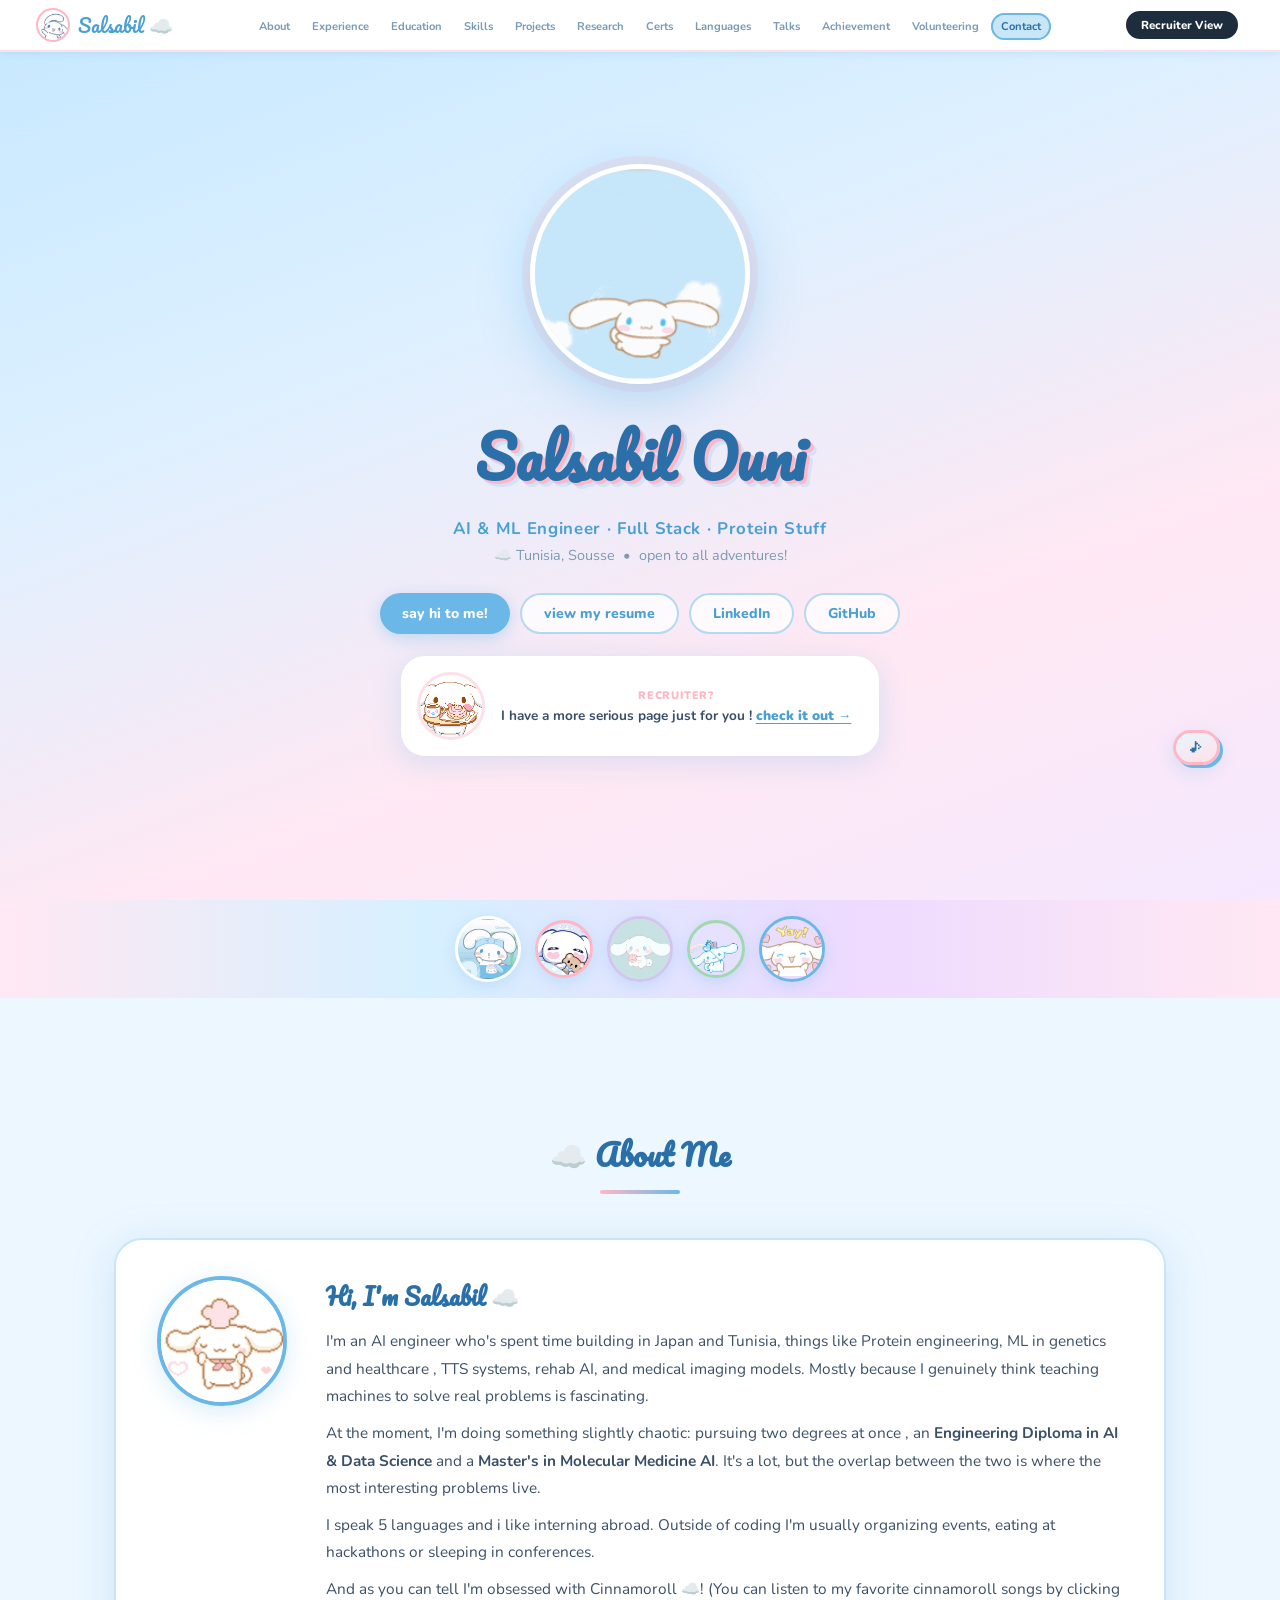
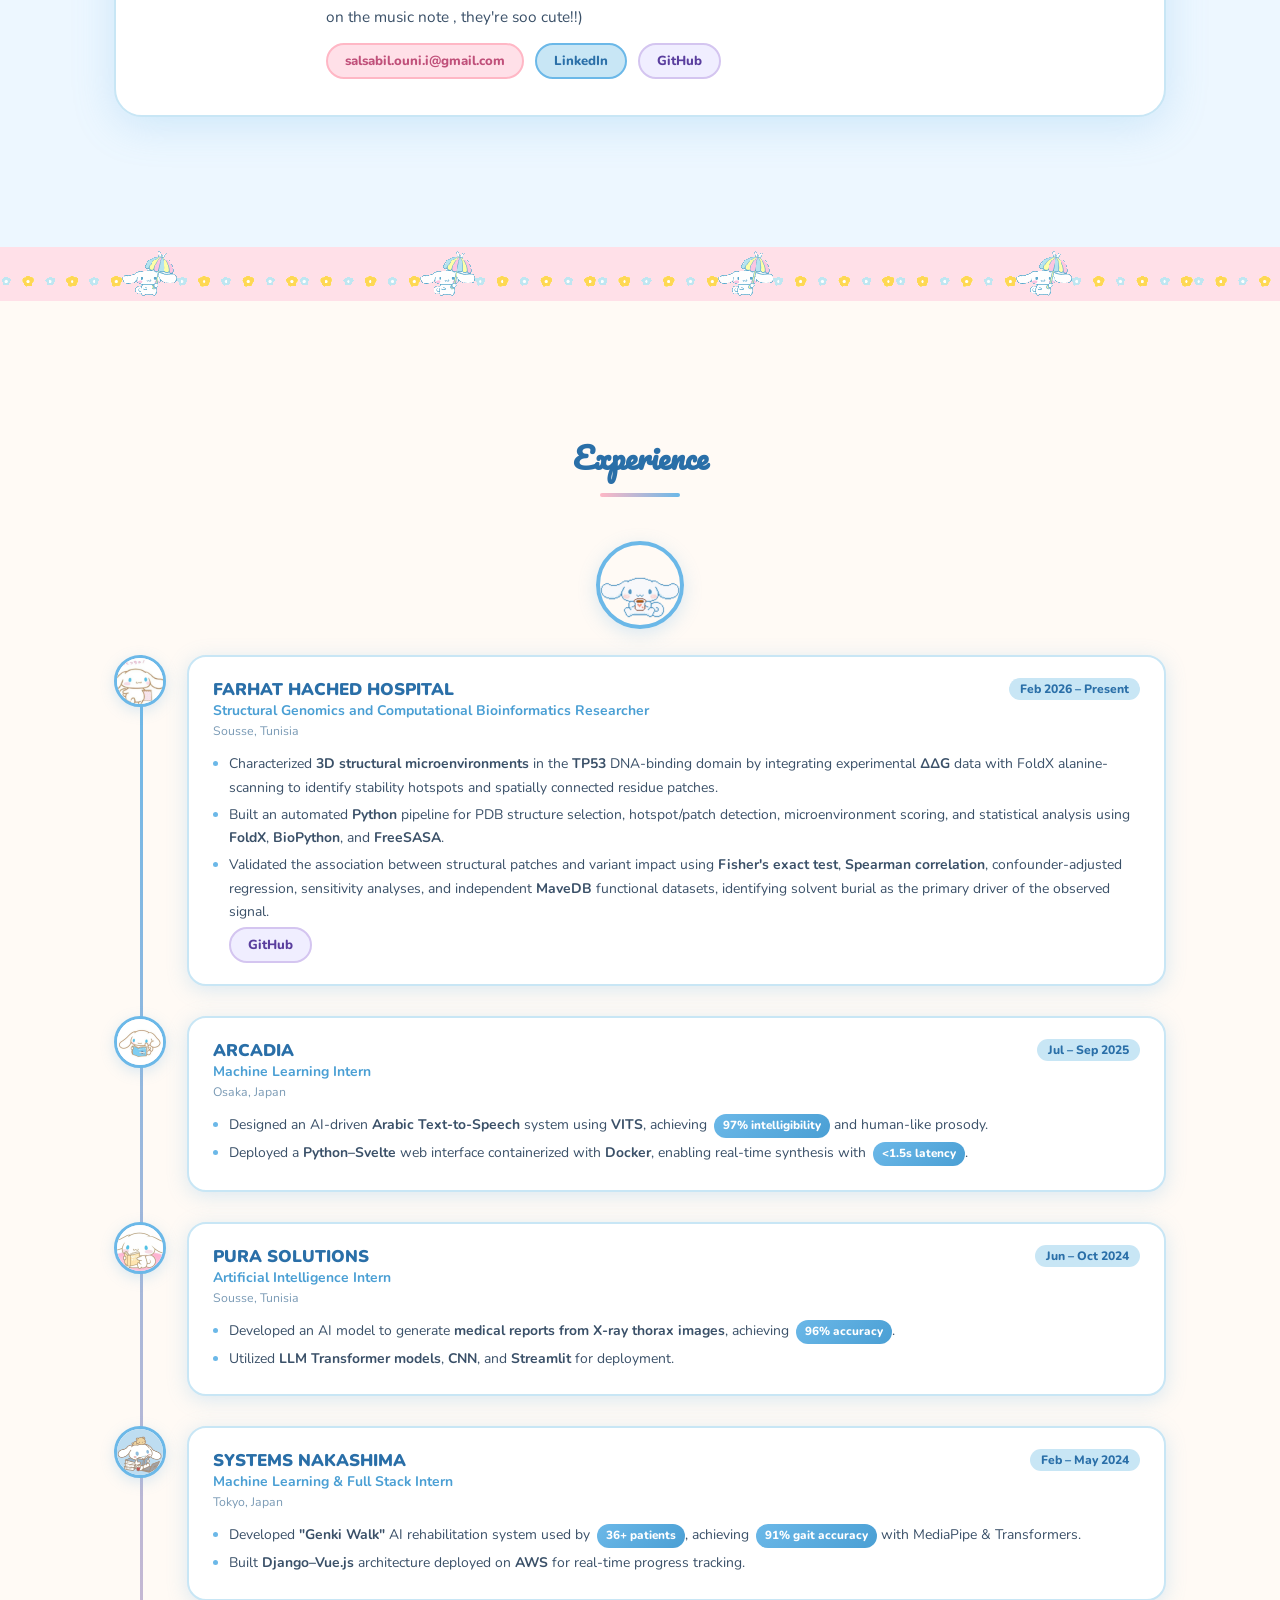
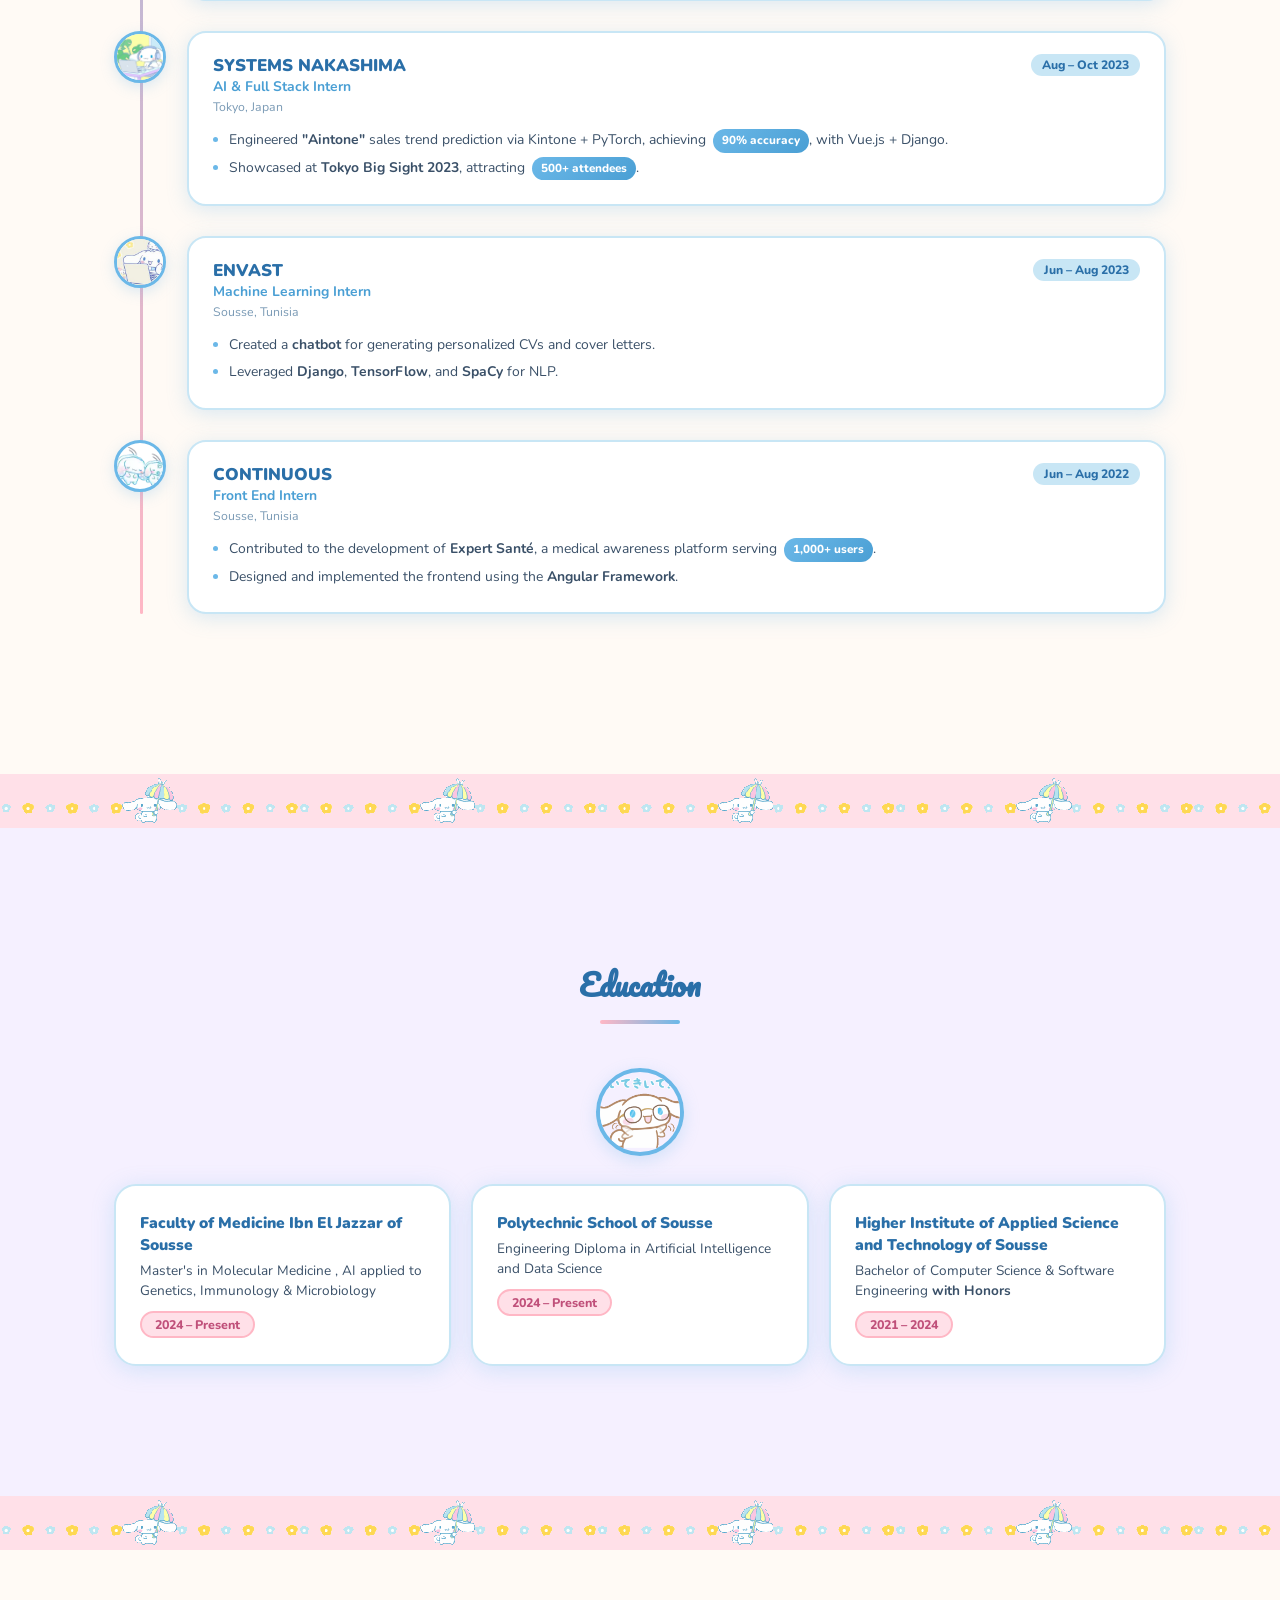
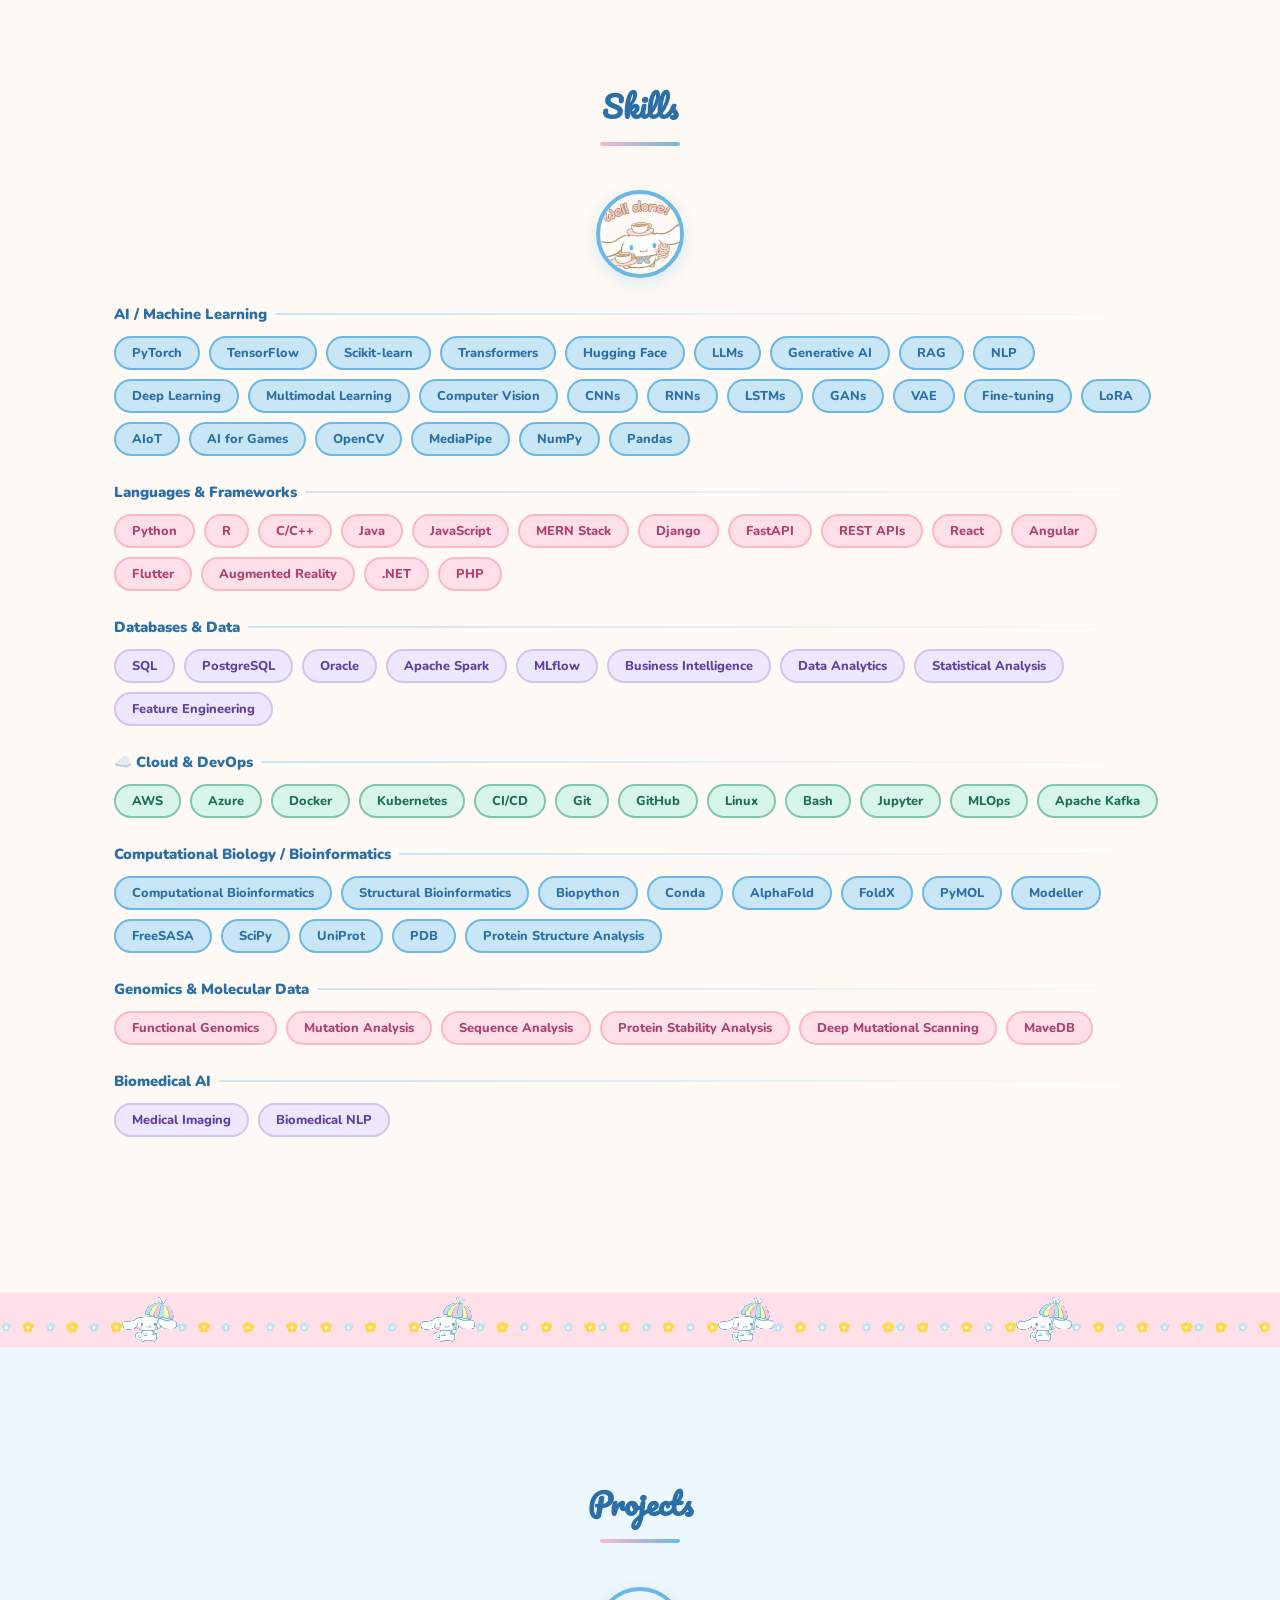
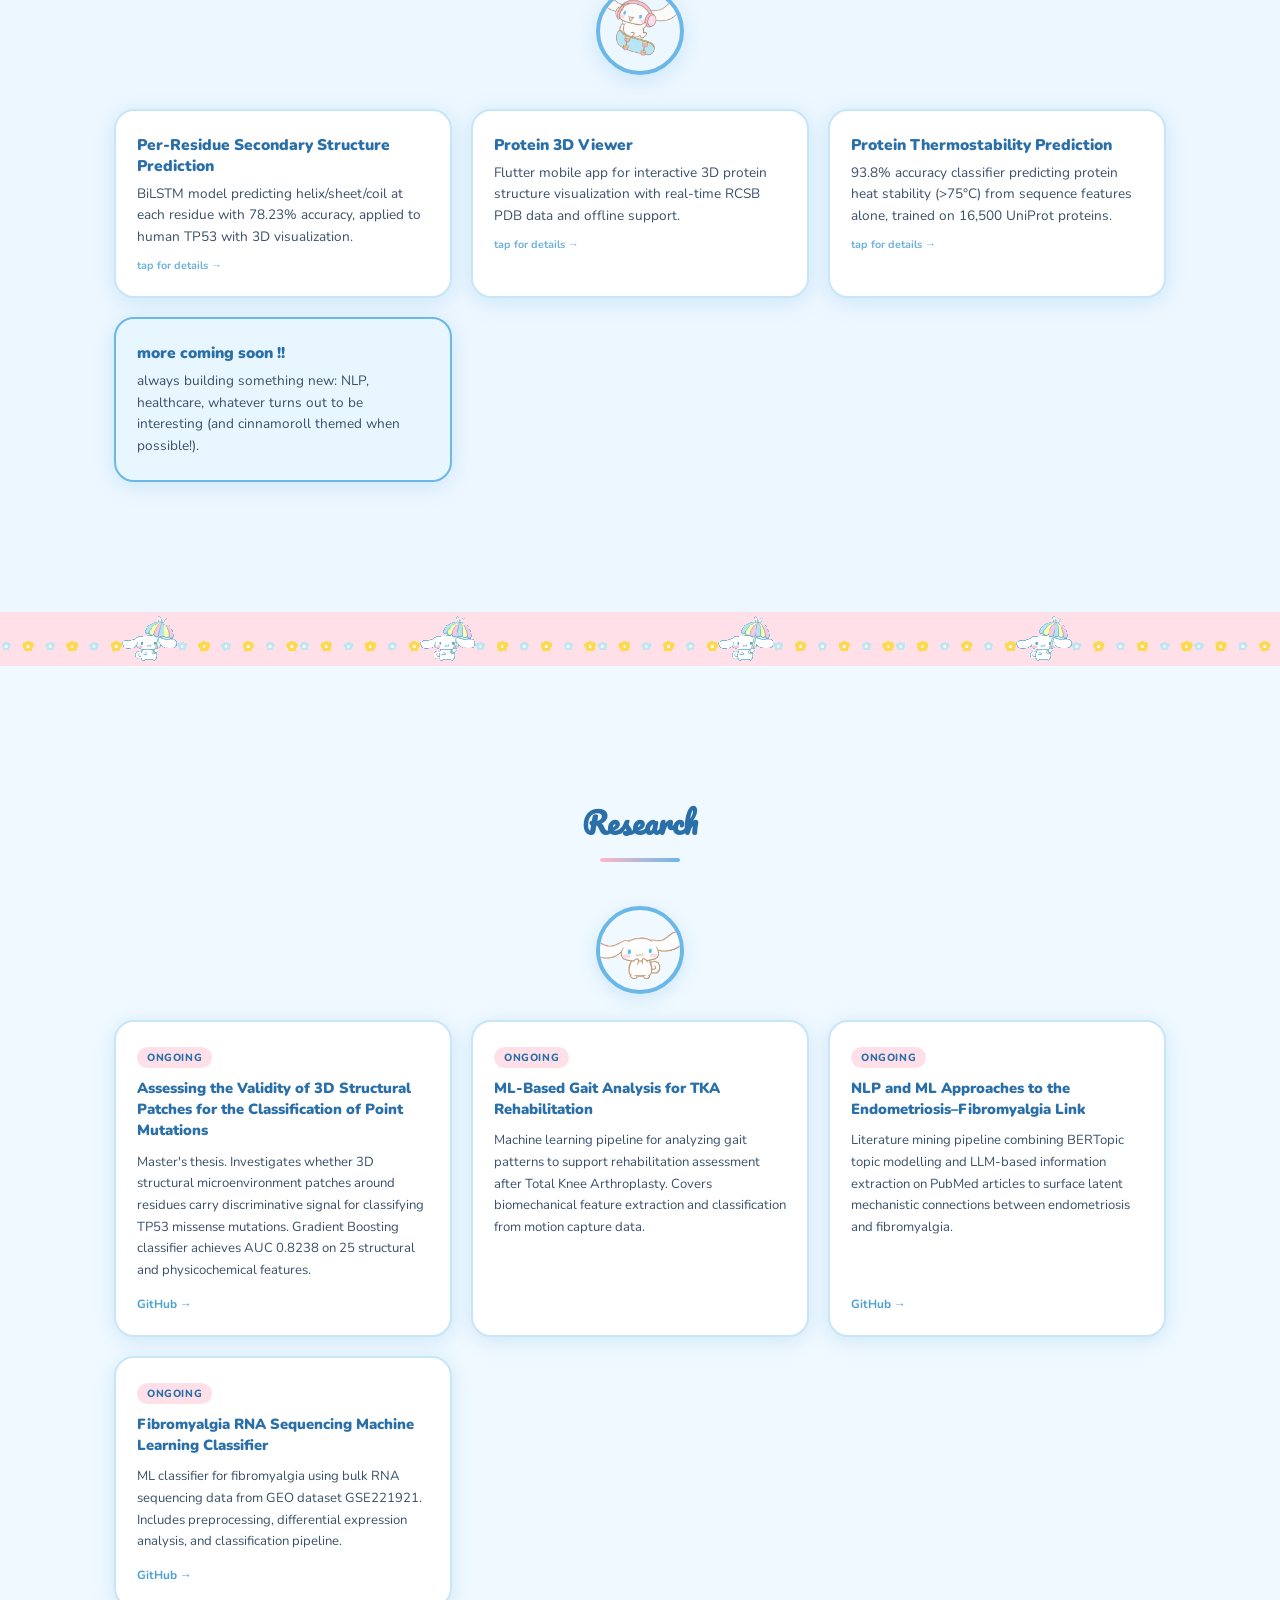
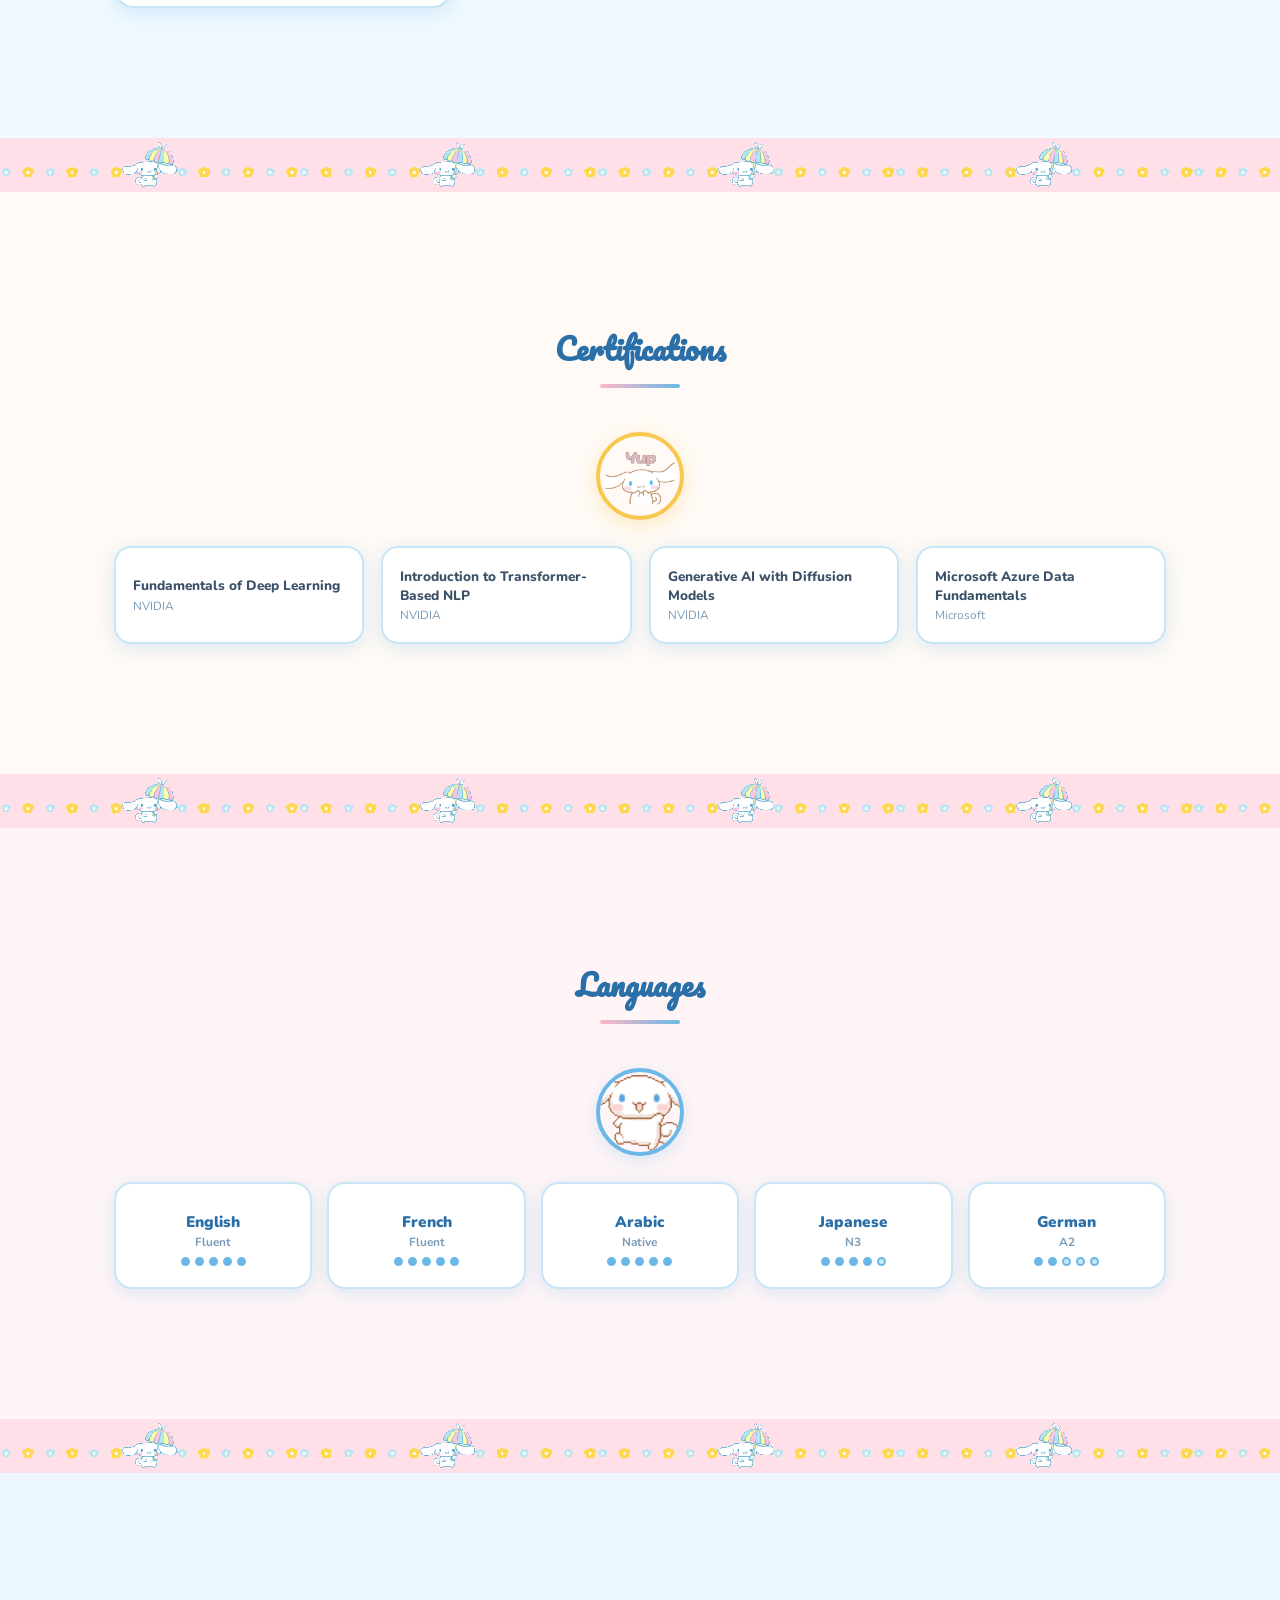
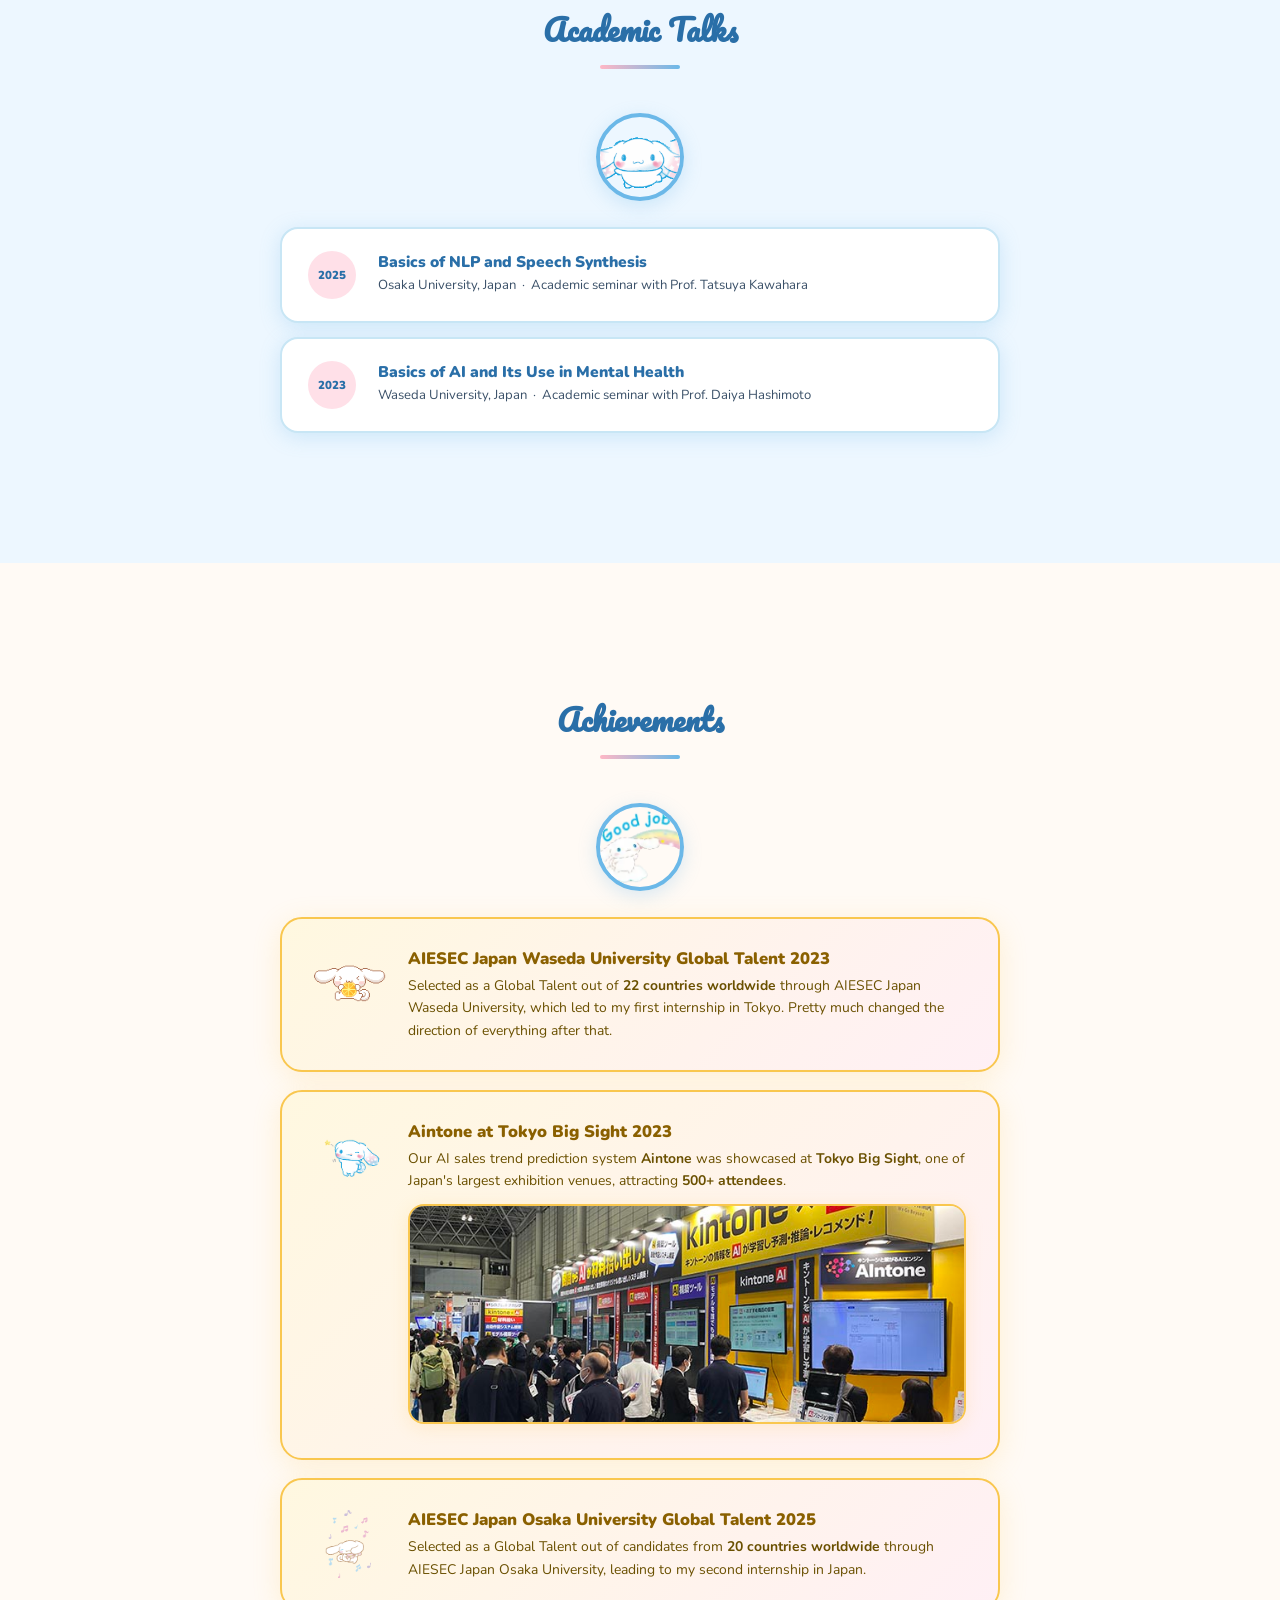
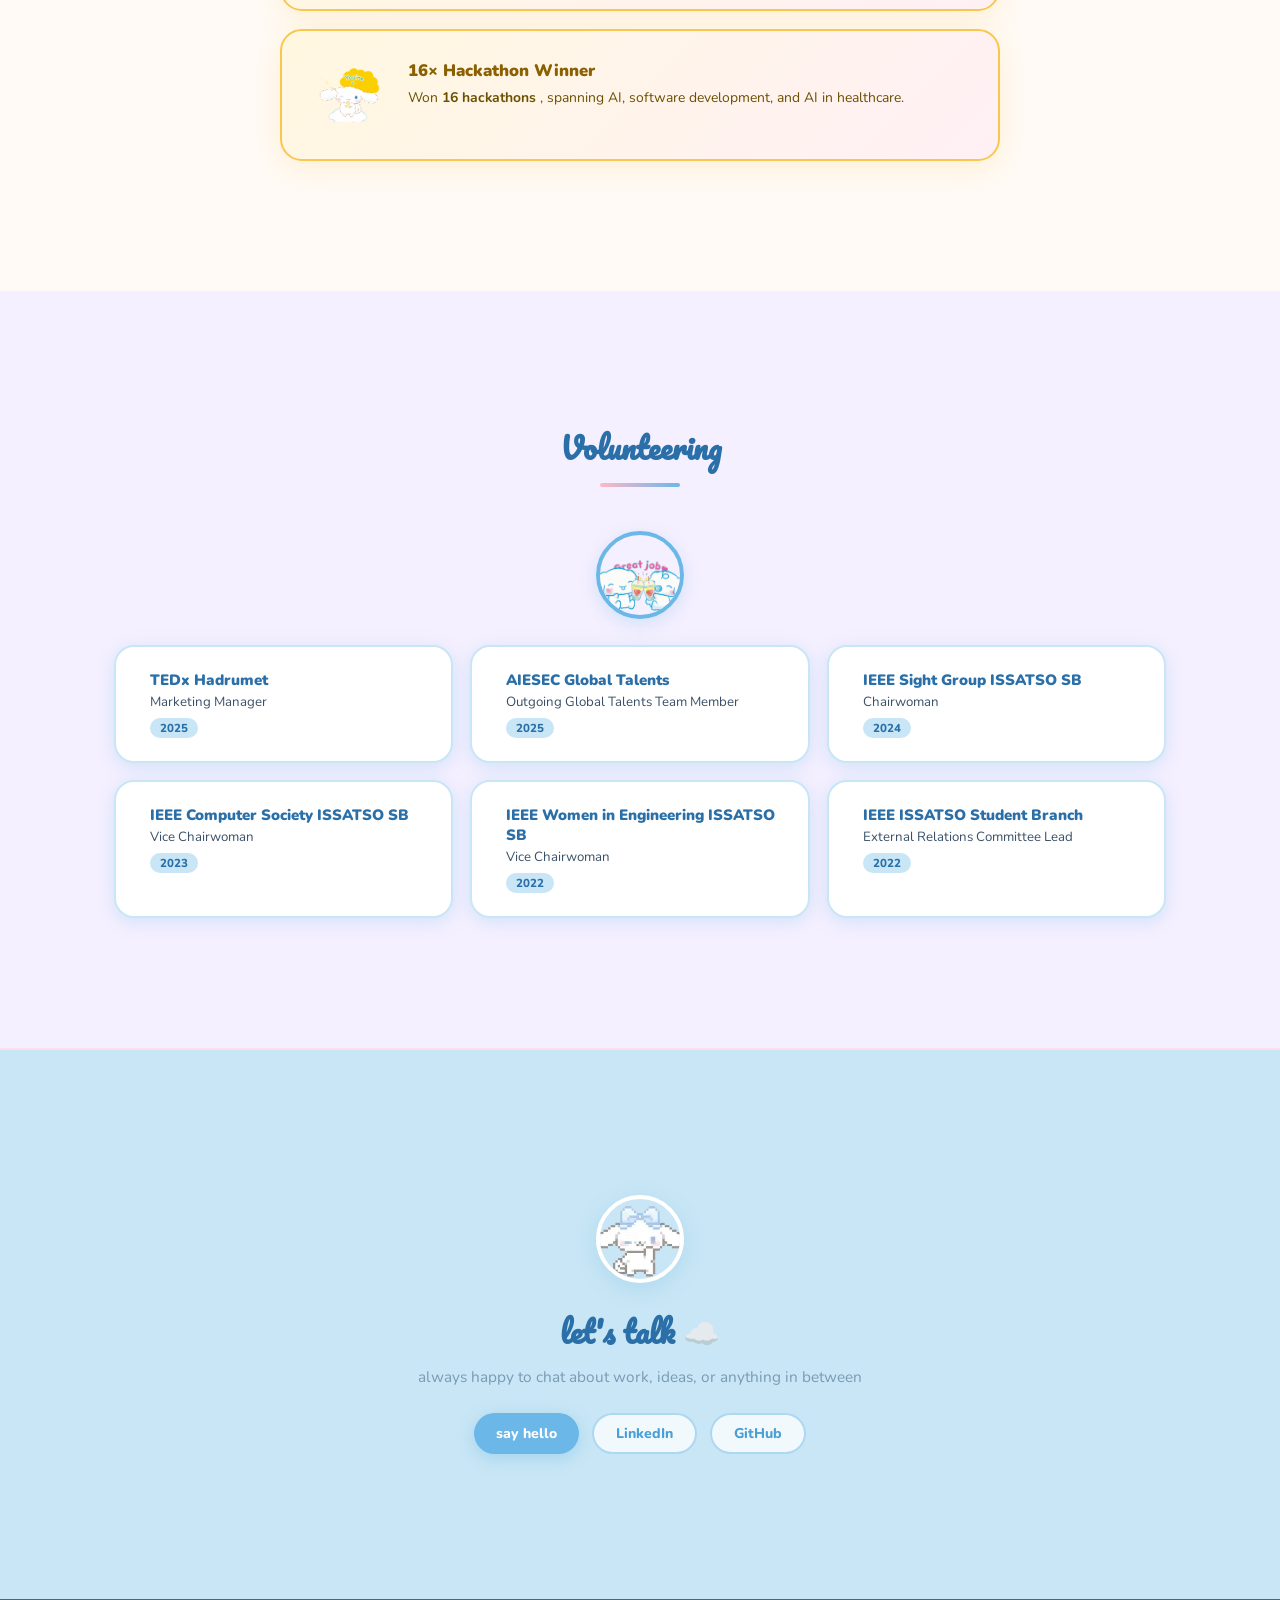
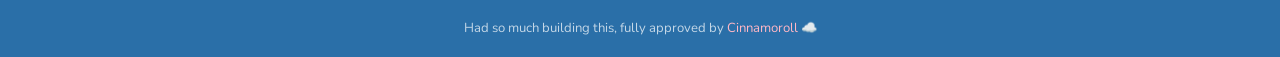
==== commit 62ab4515: "gif update" ====
--- a/index.html
+++ b/index.html
@@ -333,7 +333,7 @@
 <div id="rsch-wrap">
 <section id="research">
   <div class="sec-hd"><h2 class="sec-title">Research</h2><div class="sec-line"></div></div>
-  <div class="sec-gif"><img src="gifs/cinnamoroll-work-1.webp" alt="" /></div>
+  <div class="sec-gif"><img src="gifs/cinnamoroll-ok.gif" alt="" /></div>
   <div class="rsch-grid">
 
     <div class="rc reveal">
@@ -408,7 +408,7 @@
 <div id="talks-wrap">
 <section id="talks">
   <div class="sec-hd"><h2 class="sec-title">Academic Talks</h2><div class="sec-line"></div></div>
-  <div class="sec-gif"><img src="gifs/cinnamoroll-sticker.gif" alt="" /></div>
+  <div class="sec-gif"><img src="gifs/sanrio-characters-cinnamoroll.gif" alt="" /></div>
   <div class="talks-list">
 
     <div class="tk reveal">
@@ -434,19 +434,19 @@
 <!-- ══ ACHIEVEMENT ══ -->
 <div id="ach-wrap">
 <section id="achievement">
-  <div class="sec-hd"><h2 class="sec-title">Achievement</h2><div class="sec-line"></div></div>
-  <div class="sec-gif"><img src="gifs/cinnamoroll-work-2.webp" alt="" /></div>
+  <div class="sec-hd"><h2 class="sec-title">Achievements</h2><div class="sec-line"></div></div>
+  <div class="sec-gif"><img src="gifs/cinnamoroll-work-1.webp" alt="" /></div>
   <div class="ach-grid">
 
     <div class="ach-card reveal">
-      <div class="ach-trophy"><img src="gifs/cinnamoroll-kawaii.webp" alt="" /></div>
+      <div class="ach-trophy"><img src="gifs/cinnamoroll-sanrio.gif" alt="" /></div>
       <div class="ach-text">
         <h3>AIESEC Japan Waseda University Global Talent 2023</h3>
         <p>Selected as a Global Talent out of <strong>22 countries worldwide</strong> through AIESEC Japan Waseda University, which led to my first internship in Tokyo. Pretty much changed the direction of everything after that.</p>
       </div>
     </div>
      <div class="ach-card reveal">
-      <div class="ach-trophy"><img src="gifs/cinnamoroll-work-3.webp" alt="" /></div>
+      <div class="ach-trophy"><img src="gifs/62479586fa237d932487c8684b776161.gif" alt="" /></div>
       <div class="ach-text">
         <h3>Aintone at Tokyo Big Sight 2023</h3>
         <p>Our AI sales trend prediction system <strong>Aintone</strong> was showcased at <strong>Tokyo Big Sight</strong>, one of Japan's largest exhibition venues, attracting <strong>500+ attendees</strong>.</p>
@@ -454,14 +454,14 @@
       </div>
     </div>
     <div class="ach-card reveal">
-      <div class="ach-trophy"><img src="gifs/cinnamoroll-kawaii.webp" alt="" /></div>
+      <div class="ach-trophy"><img src="gifs/sanrio-sanrio-characters.gif" alt="" /></div>
       <div class="ach-text">
         <h3>AIESEC Japan Osaka University Global Talent 2025</h3>
         <p>Selected as a Global Talent out of candidates from <strong>20 countries worldwide</strong> through AIESEC Japan Osaka University, leading to my second internship in Japan.</p>
       </div>
     </div>
    <div class="ach-card reveal">
-      <div class="ach-trophy"><img src="gifs/cinnamoroll-sticker.gif" alt="" /></div>
+      <div class="ach-trophy"><img src="gifs/752d9ac89241f4be4bf1c2071f4e22ef.gif" alt="" /></div>
       <div class="ach-text">
         <h3>16× Hackathon Winner</h3>
         <p>Won <strong>16 hackathons</strong> , spanning AI, software development, and AI in healthcare.</p>
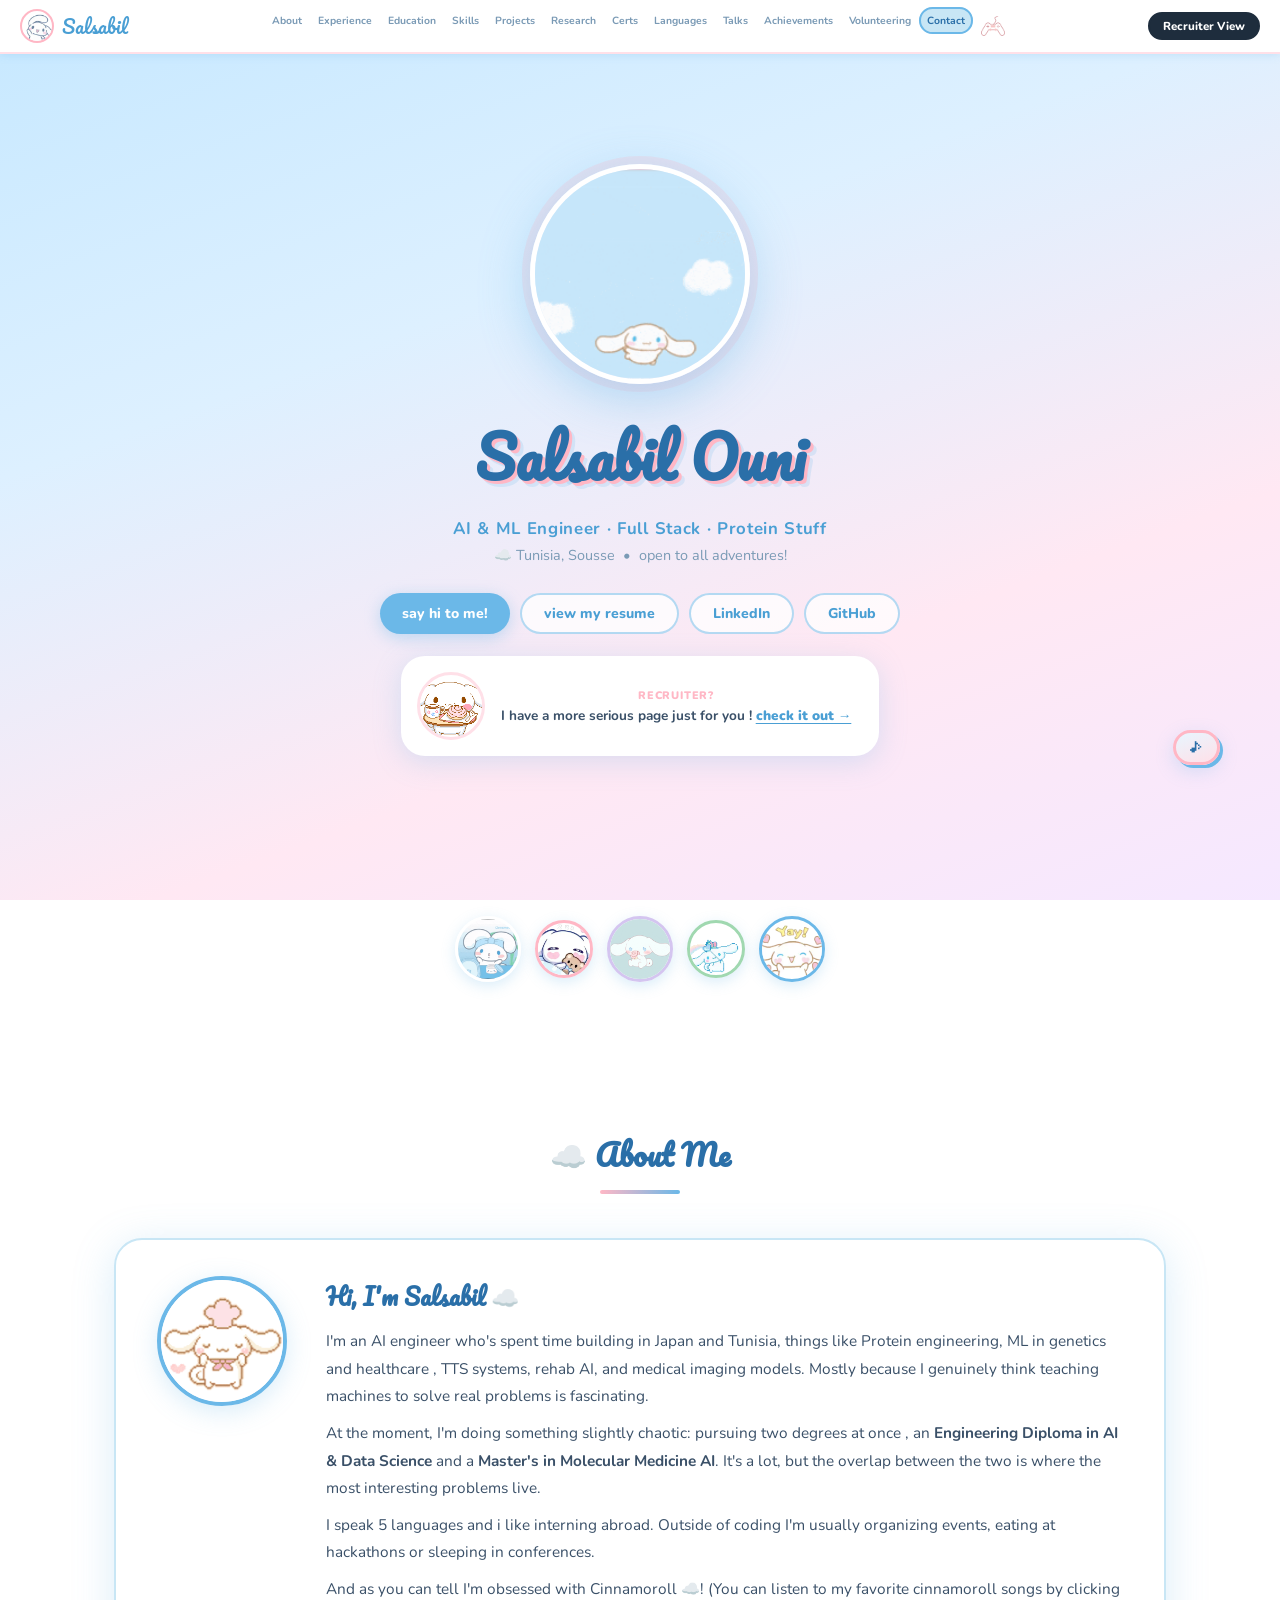
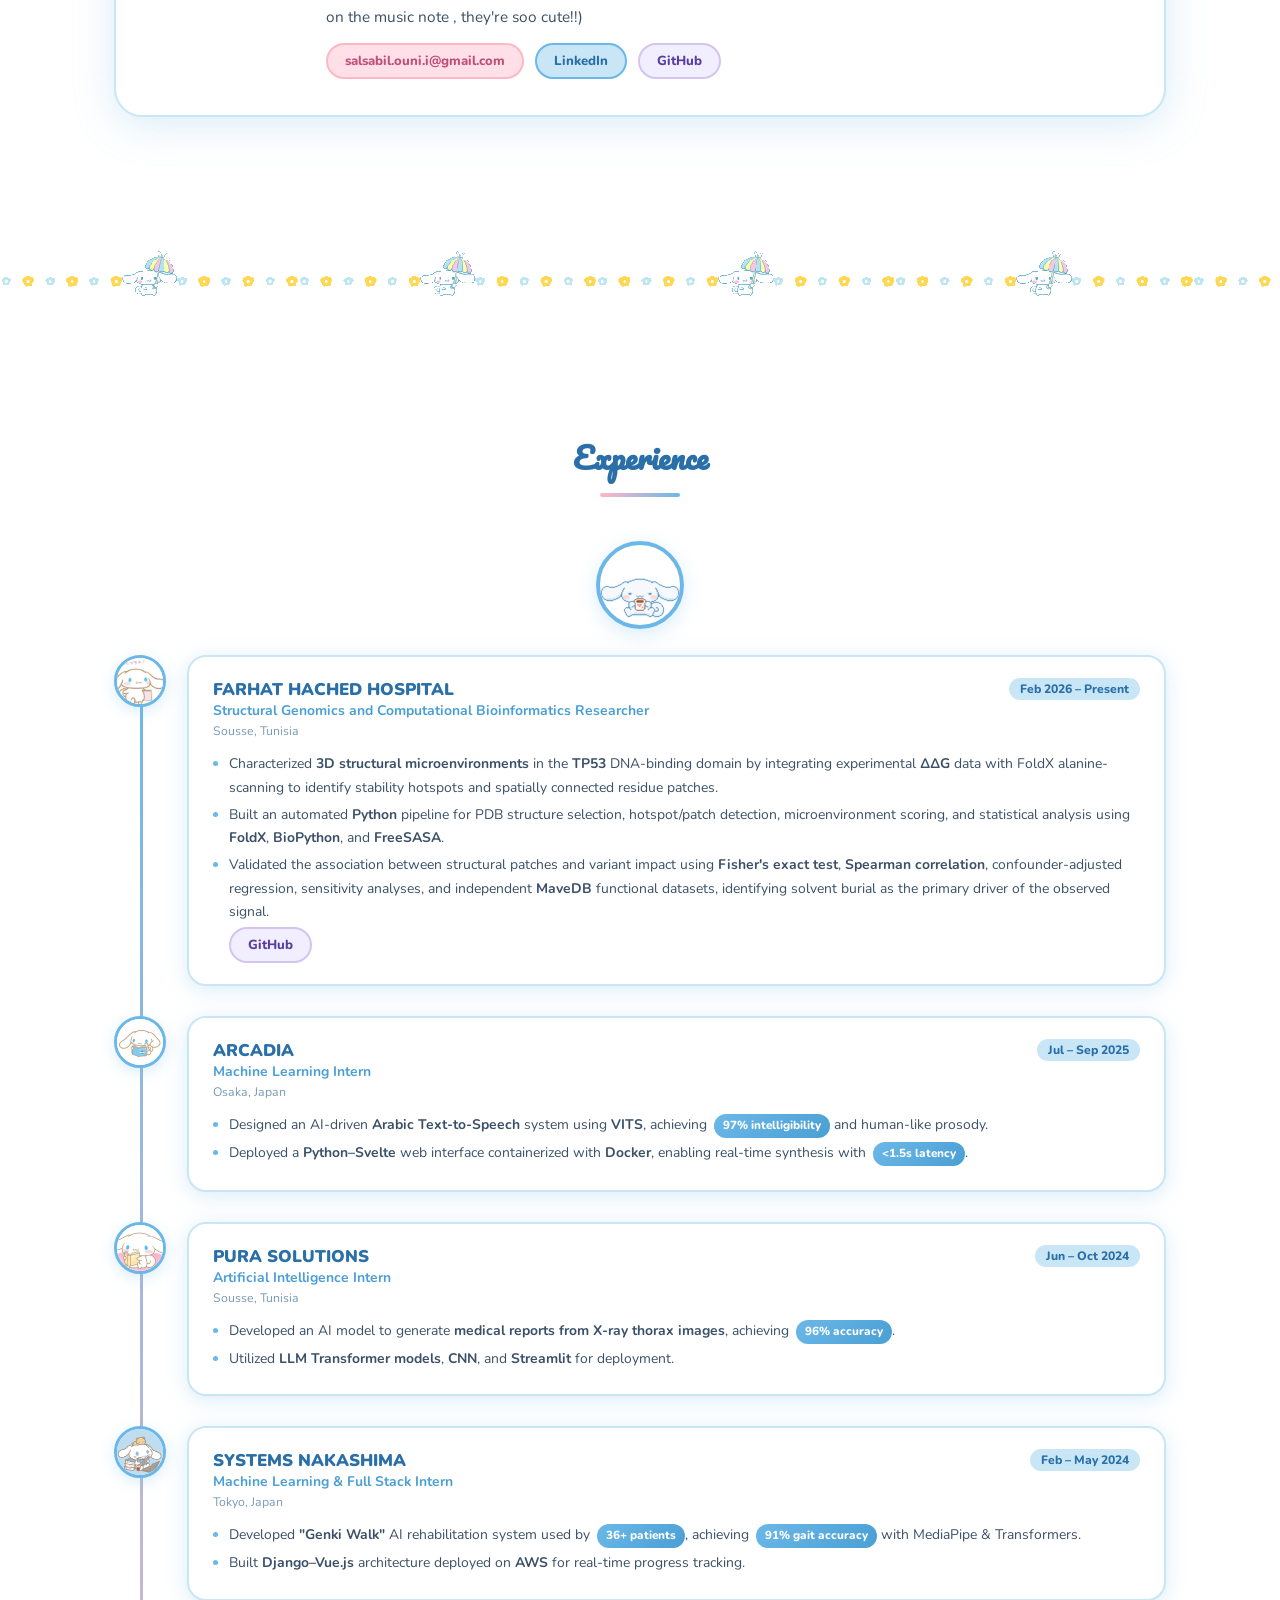
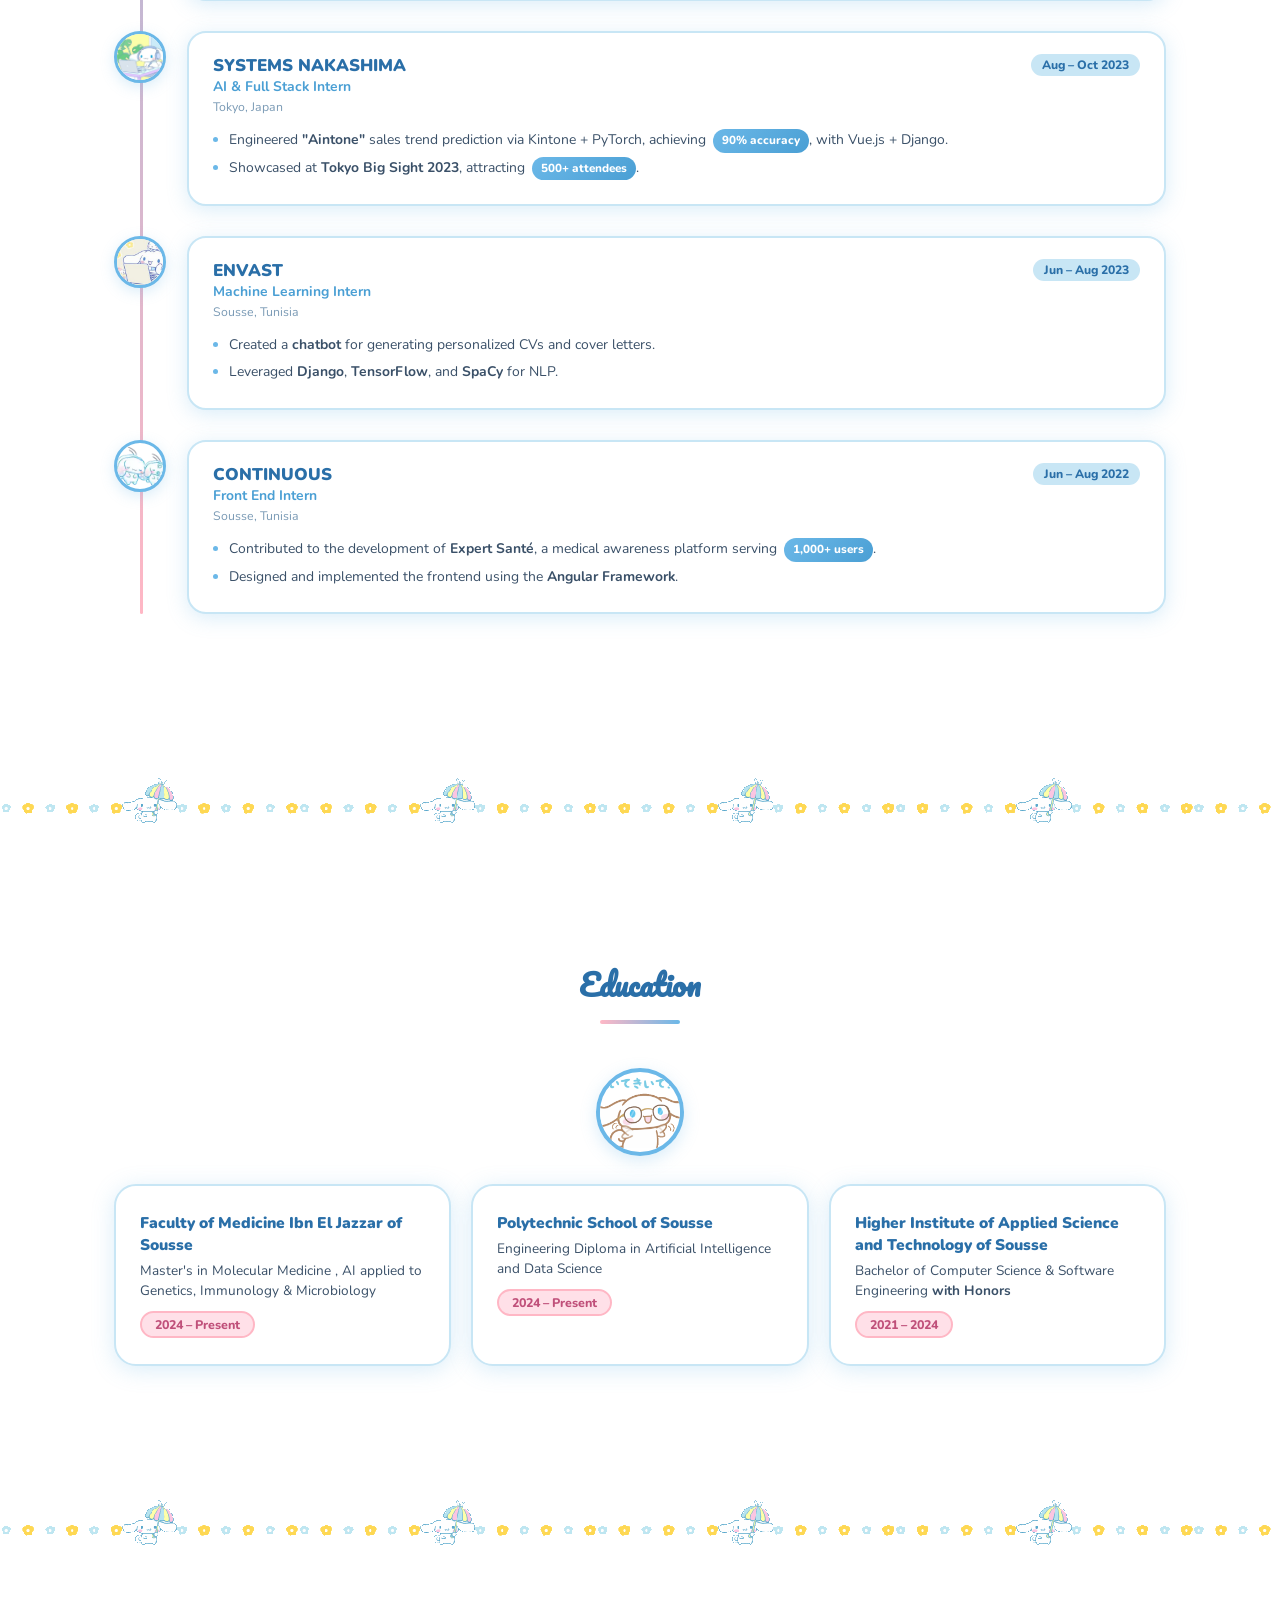
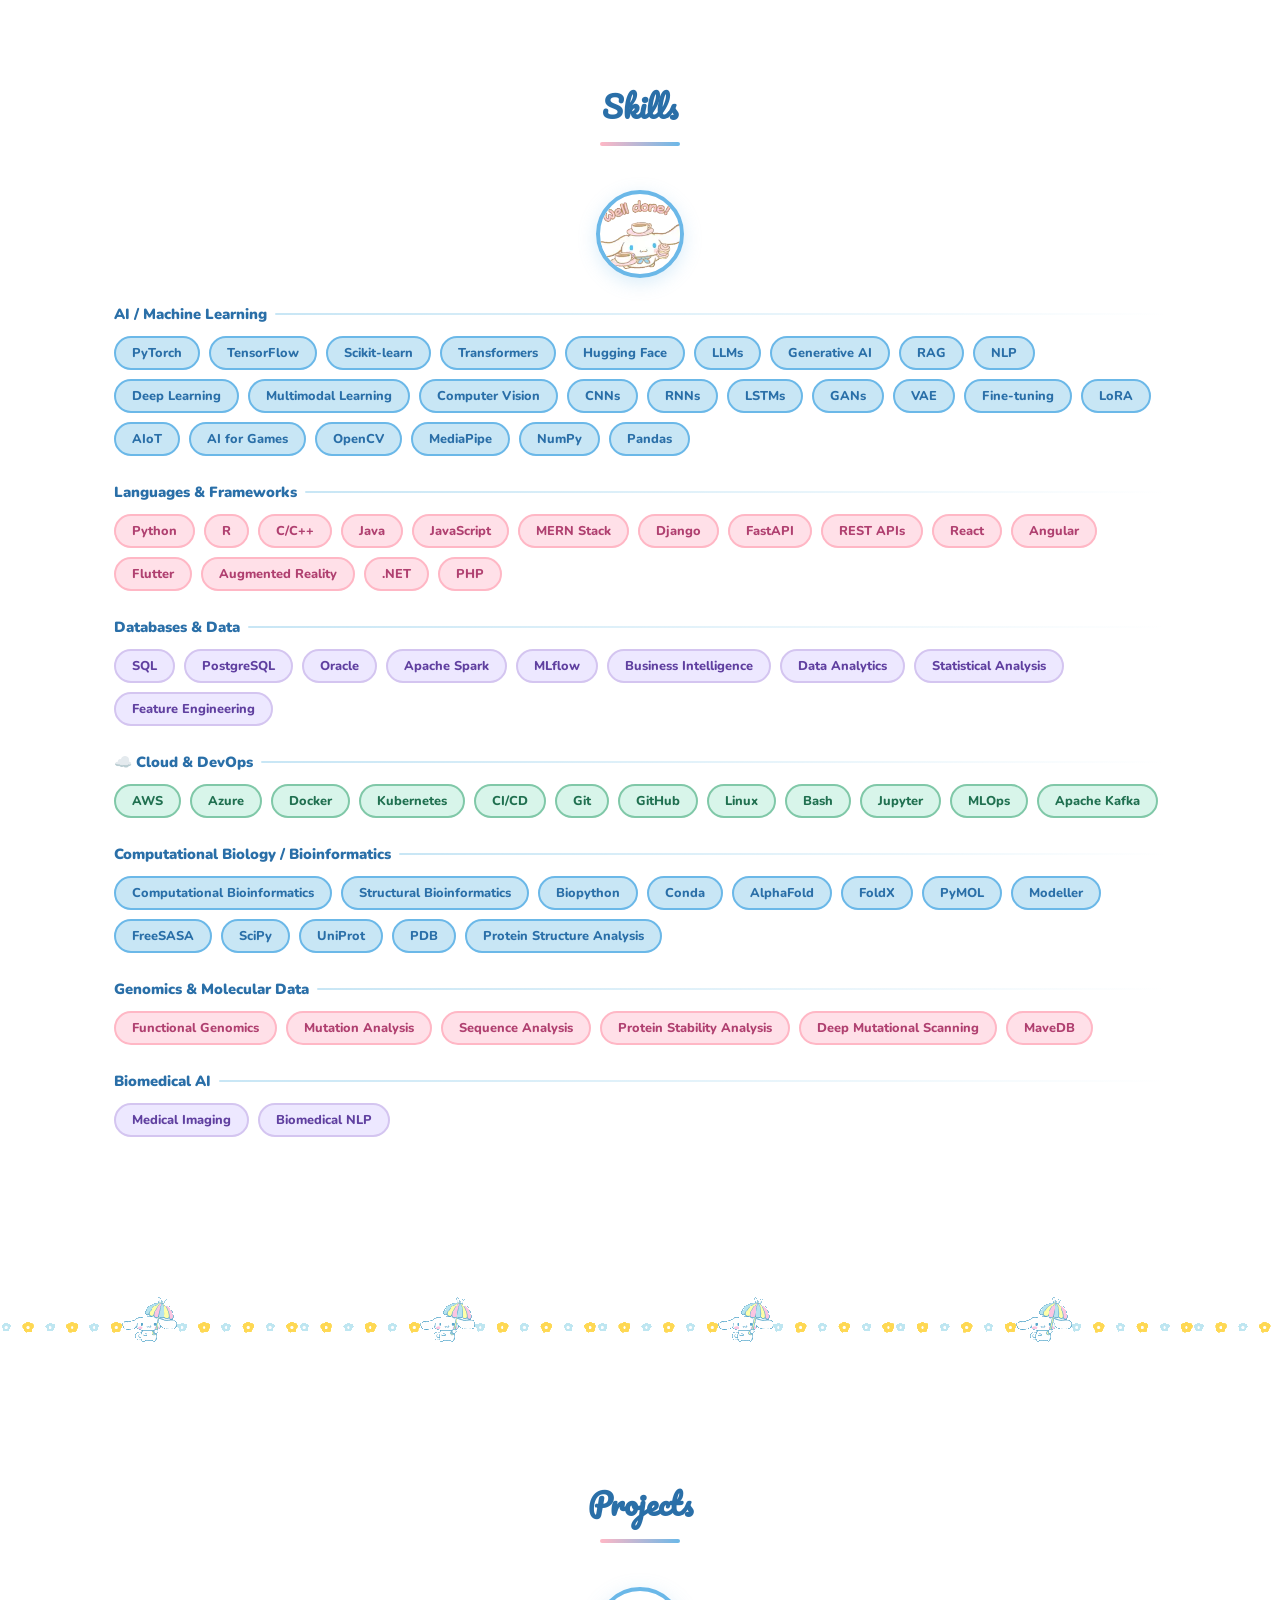
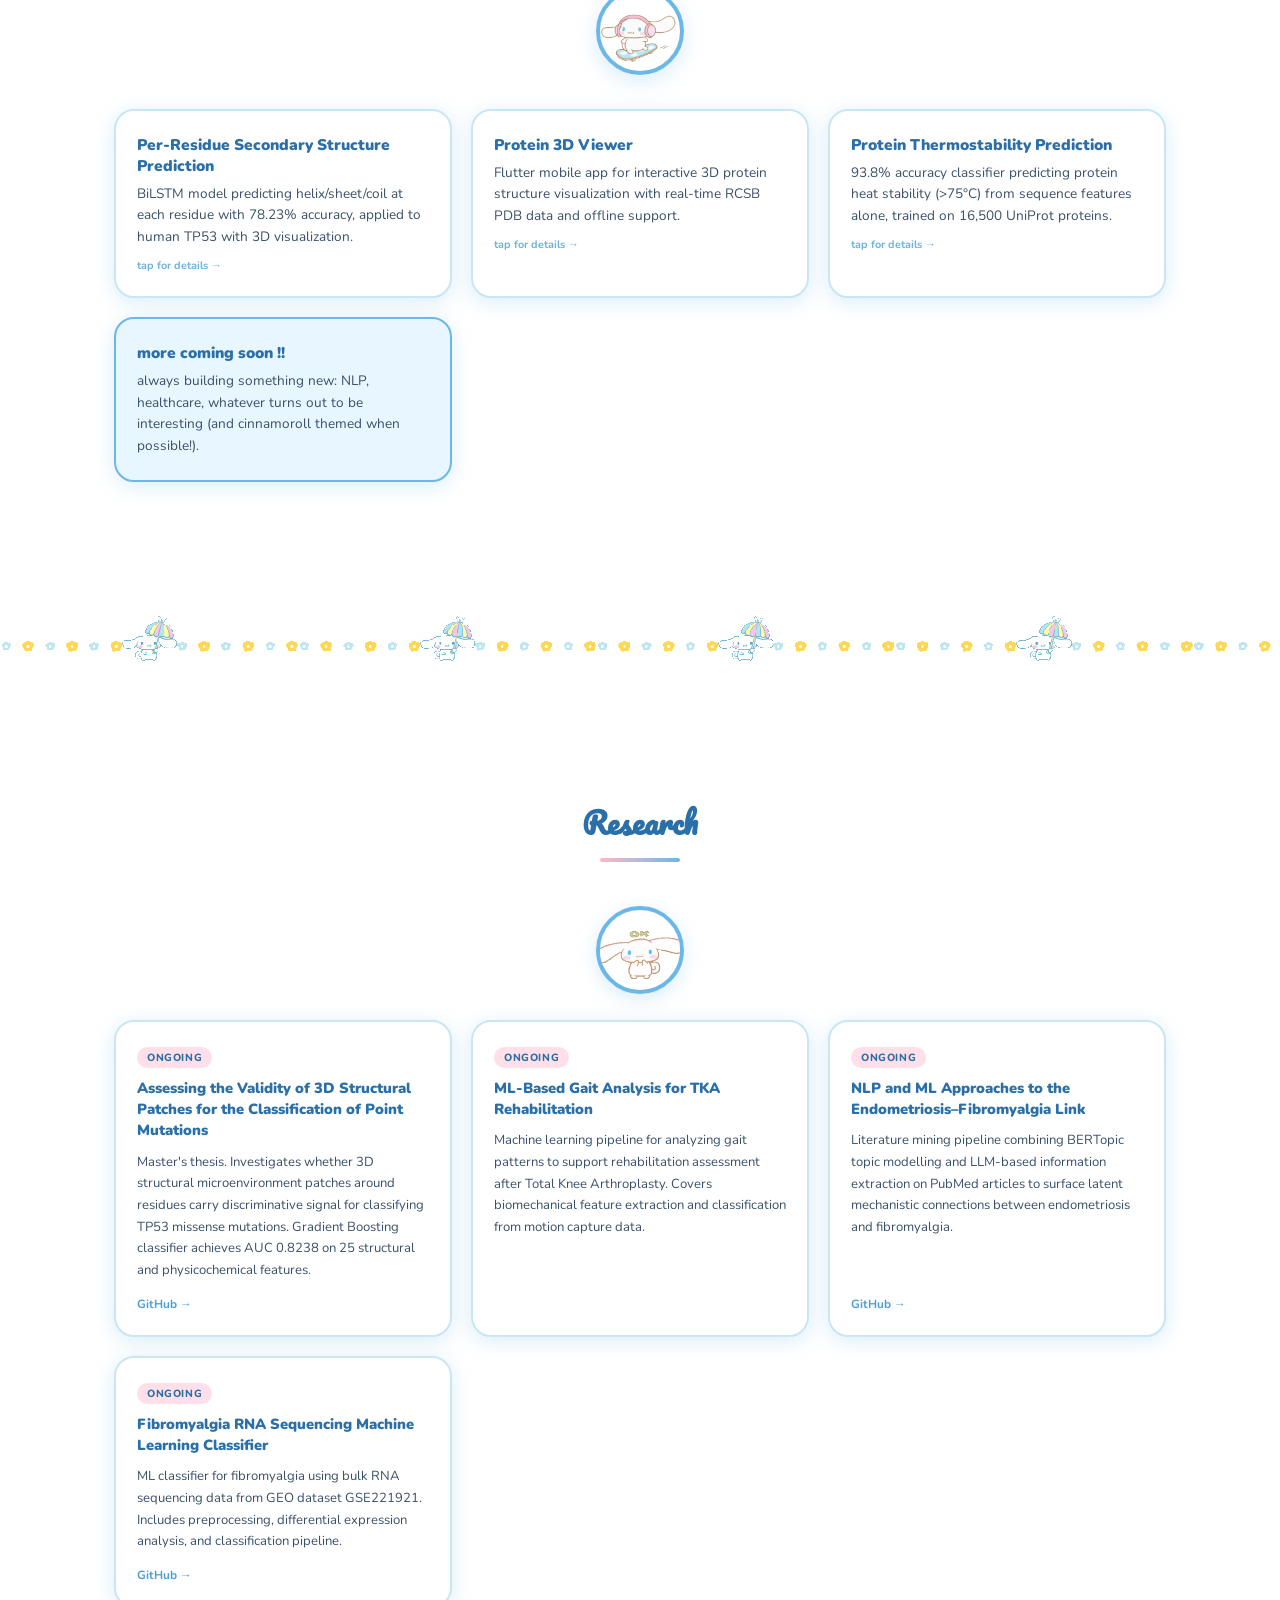
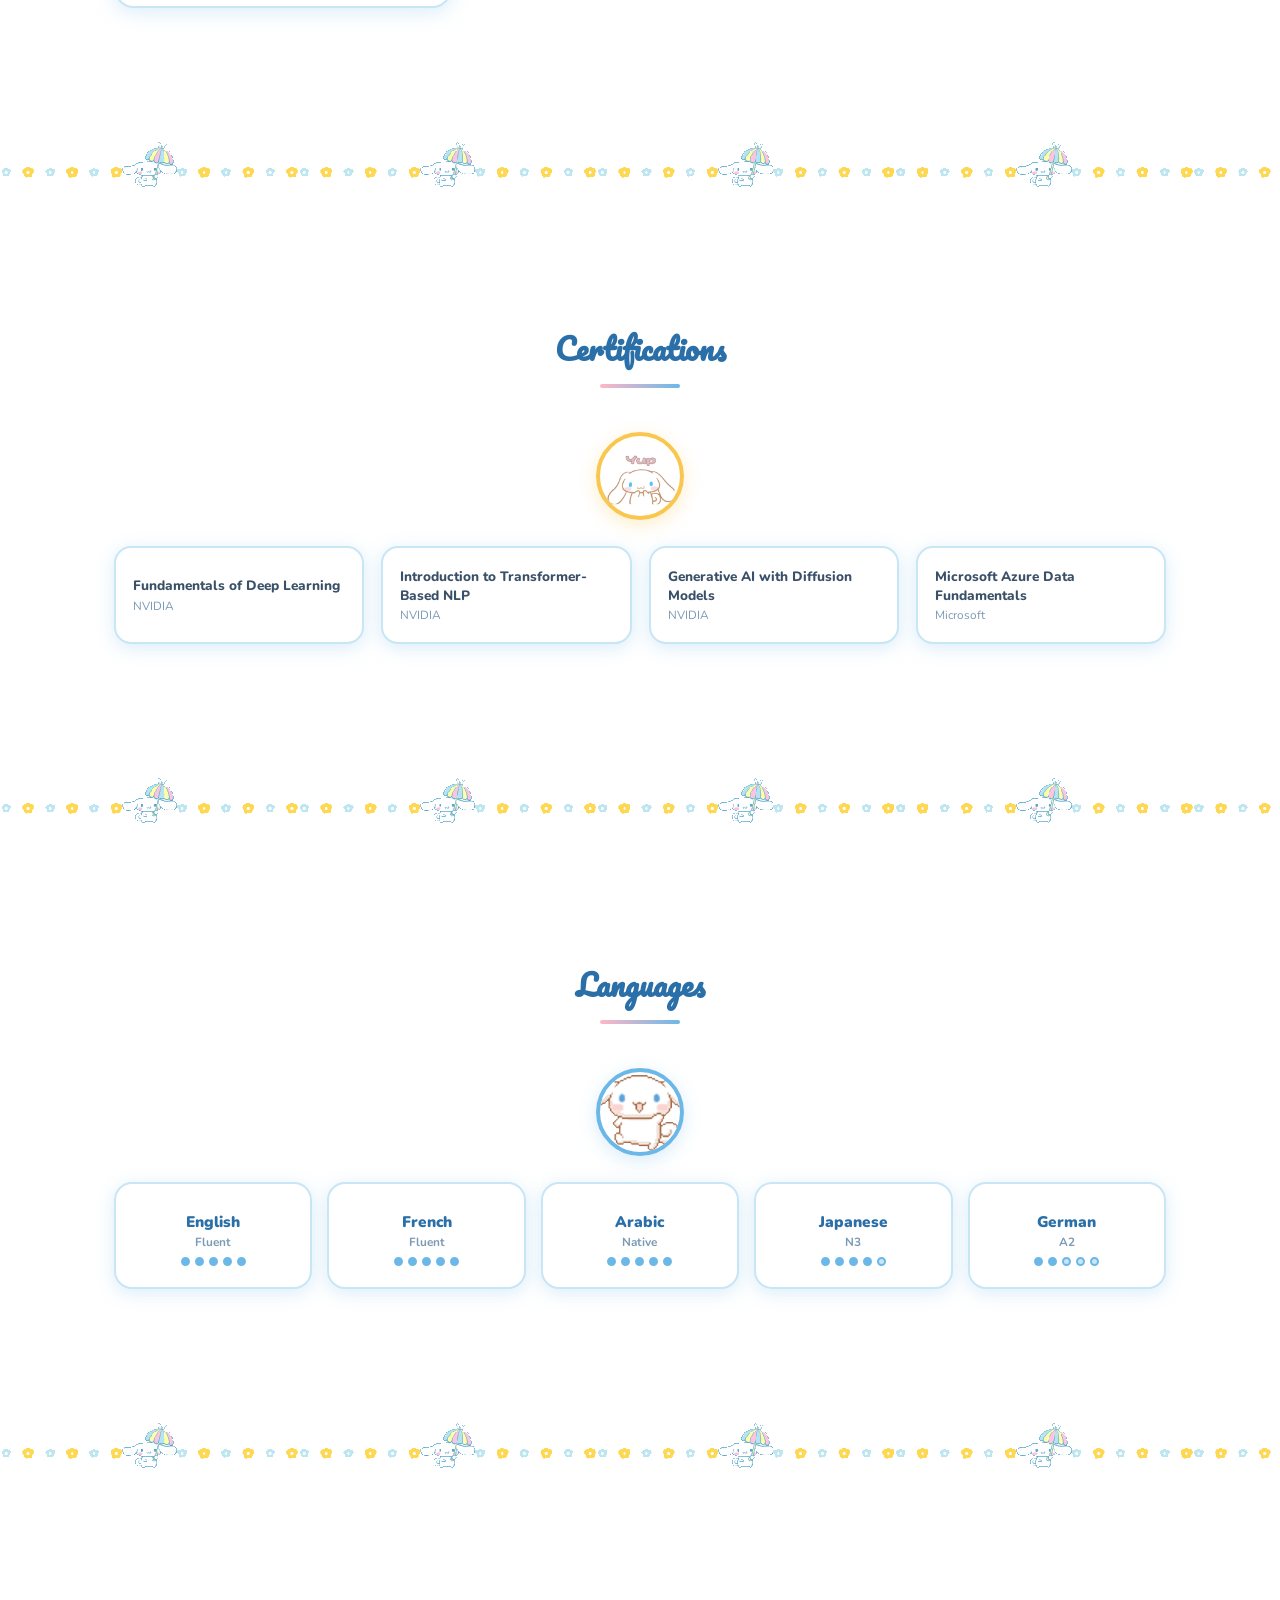
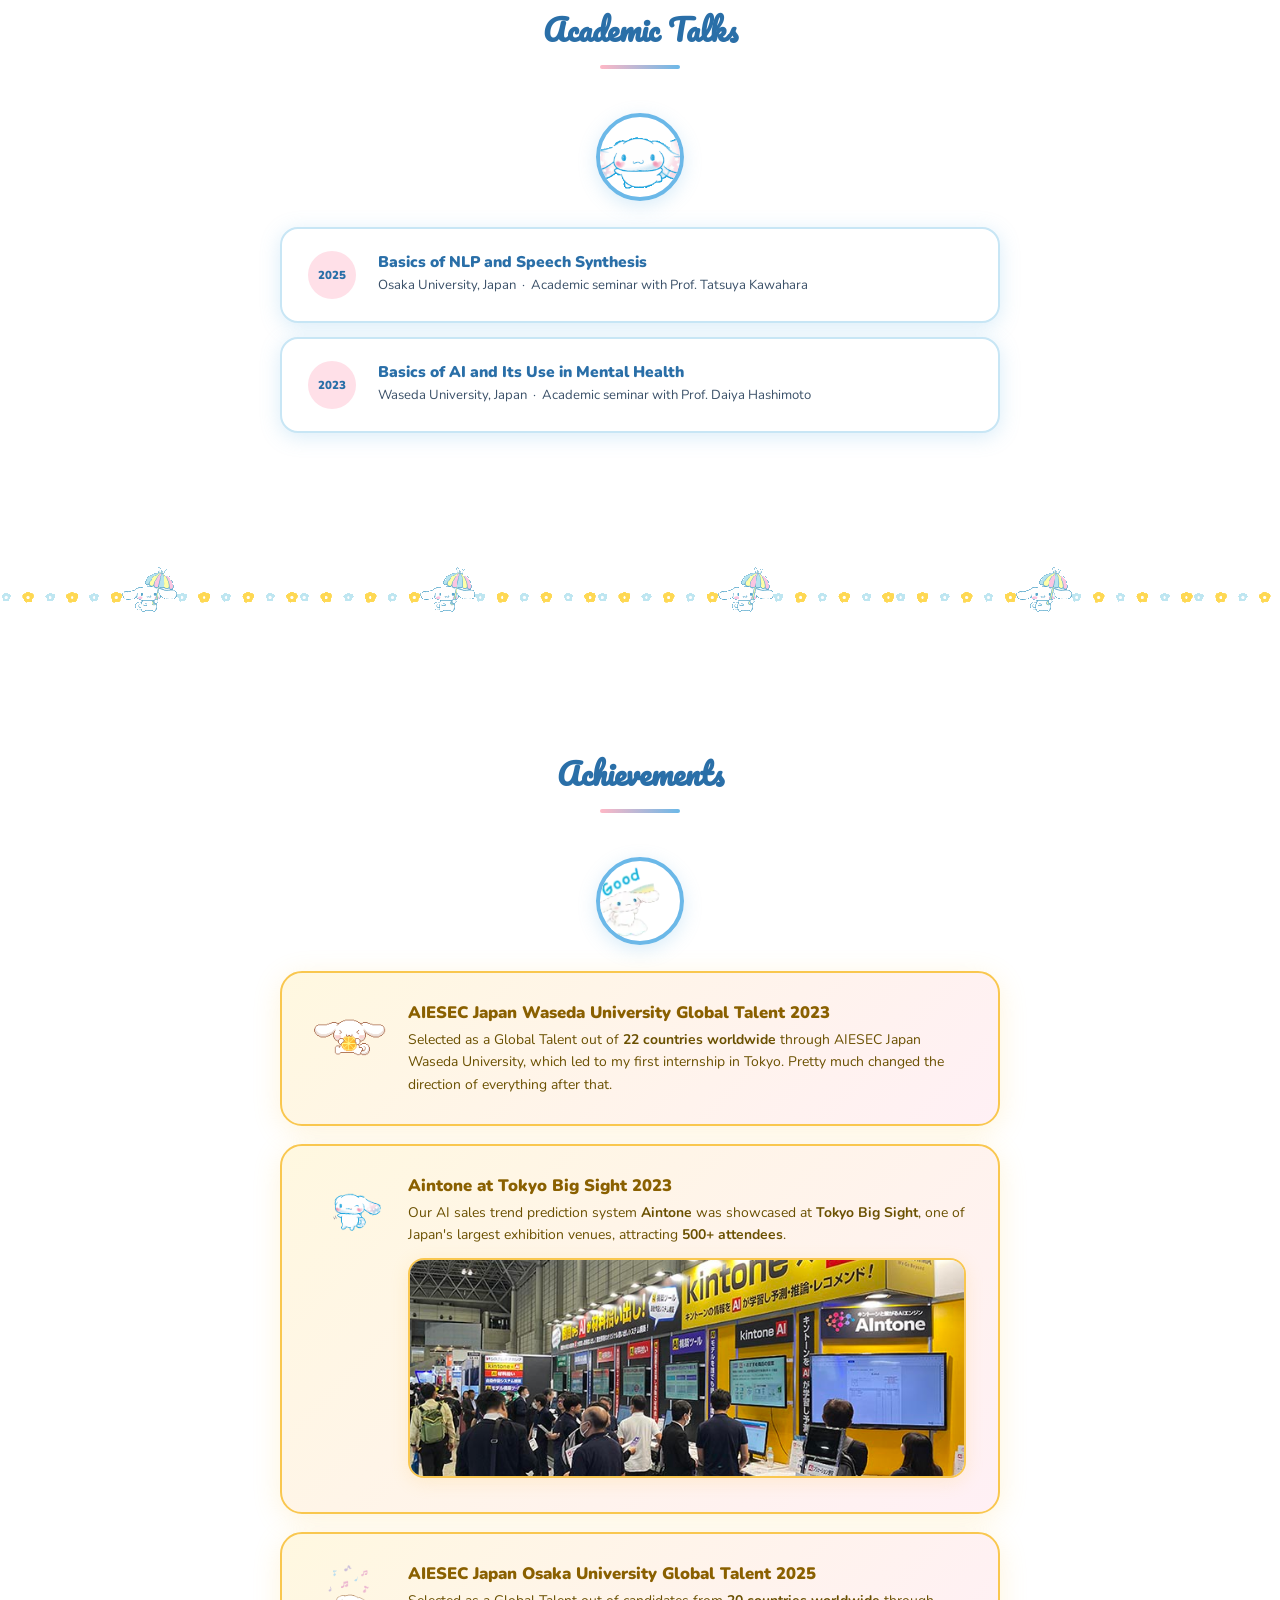
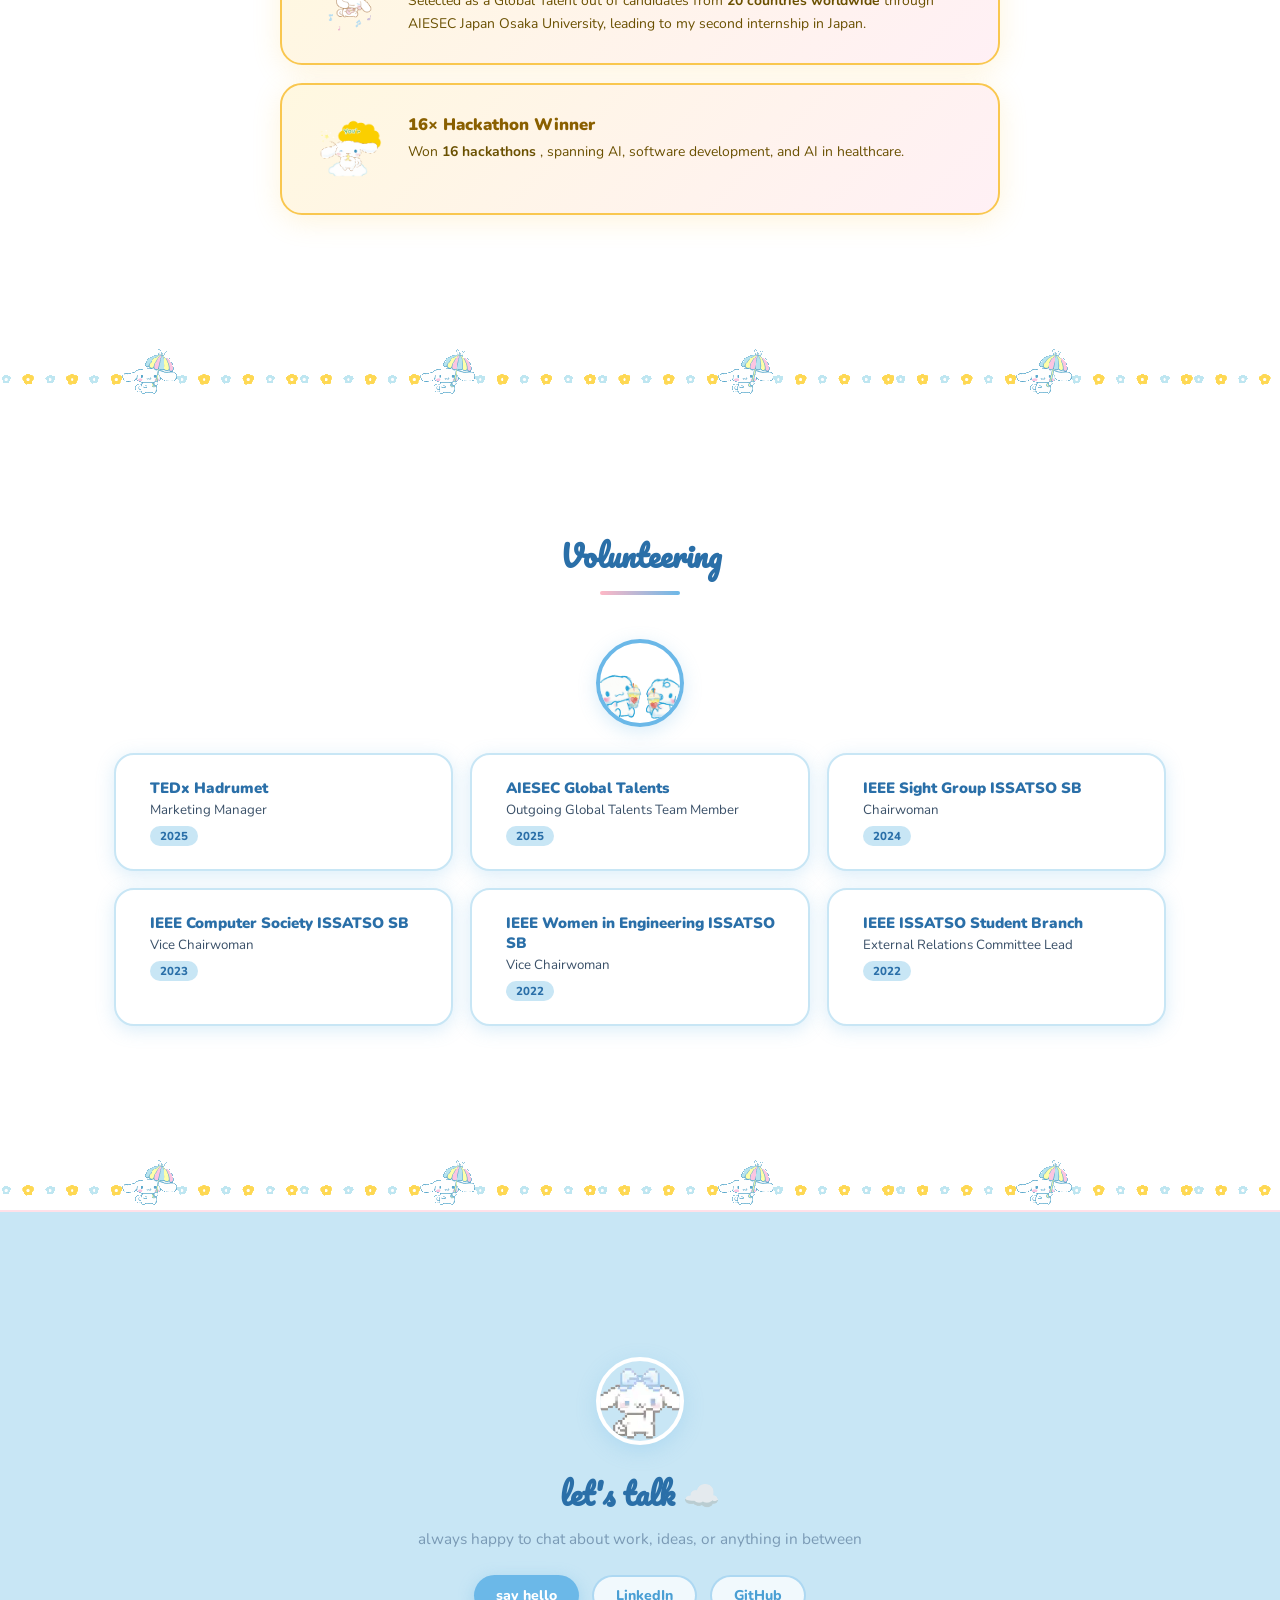
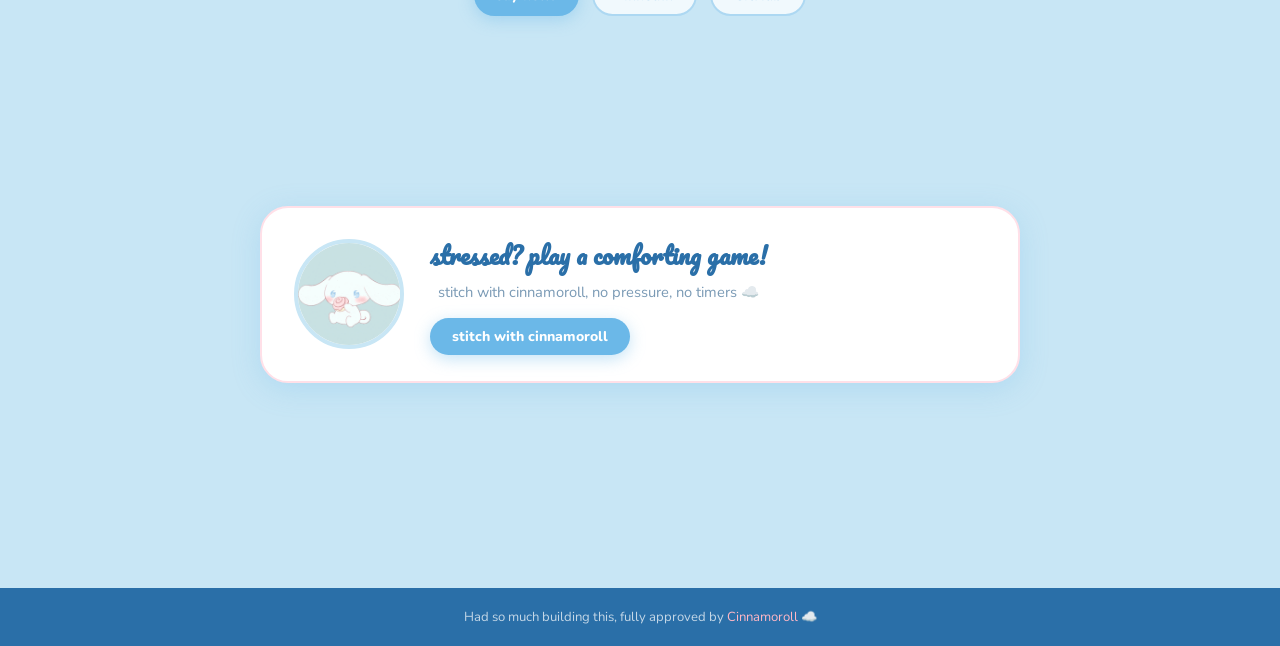
==== commit 4a6a35d4: "link to game" ====
--- a/index.html
+++ b/index.html
@@ -16,7 +16,7 @@
 <nav>
   <div class="nav-logo">
     <img src="gifs/cinnamoroll-main.webp" alt="Cinnamoroll" />
-    Salsabil ☁️
+    Salsabil 
   </div>
   <button class="nav-burger" aria-label="Menu">&#9776;</button>
   <ul class="nav-links">
@@ -29,9 +29,10 @@
     <li><a href="#certifications">Certs</a></li>
     <li><a href="#languages">Languages</a></li>
     <li><a href="#talks">Talks</a></li>
-    <li><a href="#achievement">Achievement</a></li>
+    <li><a href="#achievement">Achievements</a></li>
     <li><a href="#volunteering">Volunteering</a></li>
     <li><a href="#contact">Contact</a></li>
+    <li><a href="#play" class="nav-game-btn" aria-label="Play a game"><img src="gifs/gaming.png" alt="game" /></a></li>
   </ul>
   <a href="recruiter.html" class="nav-recruiter-btn">Recruiter View</a>
 </nav>
@@ -431,6 +432,8 @@
 </section>
 </div>
 
+<div class="ribbon" aria-hidden="true"></div>
+
 <!-- ══ ACHIEVEMENT ══ -->
 <div id="ach-wrap">
 <section id="achievement">
@@ -470,6 +473,8 @@
   </div>
 </section>
 </div>
+
+<div class="ribbon" aria-hidden="true"></div>
 
 <!-- ══ VOLUNTEERING ══ -->
 <div id="vol-wrap">
@@ -487,6 +492,8 @@
 </section>
 </div>
 
+<div class="ribbon" aria-hidden="true"></div>
+
 <!-- ══ CONTACT ══ -->
 <div id="contact-wrap">
 <section id="contact">
@@ -499,6 +506,22 @@
     <a href="mailto:salsabil.ouni.i@gmail.com" class="btn btn-p">say hello</a>
     <a href="https://linkedin.com/in/salsabil-ouni/" target="_blank" class="btn btn-s">LinkedIn</a>
     <a href="https://github.com/Salsabil-Ouni" target="_blank" class="btn btn-s">GitHub</a>
+  </div>
+</section>
+
+
+<!-- ══ COMFORT GAMES ══ -->
+<div id="play-wrap">
+<section id="play">
+  <div class="play-card reveal">
+    <img class="play-gif" src="gifs/cinnamoroll-sanrio-char.gif" alt="" />
+    <div class="play-text">
+      <h2 class="play-title">stressed? play a comforting game!</h2>
+      <p class="play-sub">stitch with cinnamoroll, no pressure, no timers ☁️</p>
+      <div class="play-btns">
+        <a href="https://salsabil-ouni.github.io/Stitch-with-Cinnamoroll/" target="_blank" rel="noopener" class="btn btn-p">stitch with cinnamoroll</a>
+      </div>
+    </div>
   </div>
 </section>
 </div>
--- a/css/style.css
+++ b/css/style.css
@@ -1,4 +1,4 @@
-/* ── Variables ── */
+﻿/* â”€â”€ Variables â”€â”€ */
 :root {
   --sky:        #c8e6f5;
   --sky-light:  #e8f6ff;
@@ -14,16 +14,16 @@
   --shadow:     rgba(107,184,232,.25);
 }
 
-/* ── Reset ── */
+/* â”€â”€ Reset â”€â”€ */
 * { margin:0; padding:0; box-sizing:border-box; }
 html { scroll-behavior:smooth; }
-body { font-family:'Nunito',sans-serif; background:var(--sky-light); color:var(--text); overflow-x:hidden; }
+body { font-family:'Nunito',sans-serif; background:linear-gradient(160deg,#c6e8ff 0%,#ddf0ff 35%,#ffe8f3 70%,#f5e8ff 100%) fixed; color:var(--text); overflow-x:hidden; }
 
 ::-webkit-scrollbar { width:8px; }
 ::-webkit-scrollbar-track { background:var(--sky-light); }
 ::-webkit-scrollbar-thumb { background:var(--blue); border-radius:99px; }
 
-/* ── Animations ── */
+/* â”€â”€ Animations â”€â”€ */
 @keyframes bob   { 0%,100%{transform:translateY(0) rotate(-3deg);}  50%{transform:translateY(-12px) rotate(3deg);} }
 @keyframes bob2  { 0%,100%{transform:translateY(-8px) rotate(2deg);}50%{transform:translateY(4px) rotate(-2deg);} }
 @keyframes float { 0%,100%{transform:translateY(0);}                 50%{transform:translateY(-16px) scale(1.03);} }
@@ -31,11 +31,11 @@
 @keyframes marquee { from{transform:translateX(0)} to{transform:translateX(-50%)} }
 @keyframes trophy  { 0%,100%{transform:rotate(-5deg) scale(1);} 50%{transform:rotate(5deg) scale(1.1);} }
 
-/* ── Nav ── */
+/* â”€â”€ Nav â”€â”€ */
 nav {
   position:fixed; top:0; left:0; right:0; z-index:200;
   background:#fff; border-bottom:2px solid var(--pink-light);
-  padding:8px 36px; display:flex; align-items:center; justify-content:space-between;
+  padding:8px 20px; display:flex; align-items:center; justify-content:space-between;
   box-shadow:0 1px 8px var(--shadow);
 }
 .nav-logo {
@@ -43,34 +43,38 @@
   display:flex; align-items:center; gap:8px; text-decoration:none;
 }
 .nav-logo img { width:34px; height:34px; border-radius:50%; object-fit:cover; border:2px solid var(--pink); }
-.nav-links { display:flex; gap:2px; list-style:none; flex-wrap:nowrap; }
+.nav-links { display:flex; gap:0; list-style:none; flex-wrap:nowrap; }
 .nav-links a {
-  text-decoration:none; font-size:.7rem; font-weight:700; color:var(--text-light);
-  padding:4px 8px; border-radius:99px; border:2px solid transparent;
+  text-decoration:none; font-size:.65rem; font-weight:700; color:var(--text-light);
+  padding:4px 6px; border-radius:99px; border:2px solid transparent;
   transition:all .3s; white-space:nowrap;
 }
 .nav-links a:hover  { background:var(--sky); color:var(--blue-dark); border-color:var(--blue); transform:translateY(-2px); }
 .nav-links a.active { background:var(--sky); color:var(--blue-dark); border-color:var(--blue); }
+.nav-game-btn {
+  display:flex; align-items:center; opacity:.75; transition:opacity .2s, transform .2s;
+}
+.nav-game-btn img { width:24px; height:24px; display:block; }
+.nav-game-btn:hover { opacity:1; transform:translateY(-2px); }
 .nav-recruiter-btn {
   text-decoration:none; font-size:.72rem; font-weight:800; white-space:nowrap; flex-shrink:0;
   background:#1e2d3d; color:#fff;
   border:2px solid #1e2d3d; border-radius:99px; padding:4px 13px; transition:all .3s;
-  margin-right:6px;
 }
 .nav-recruiter-btn:hover { background:#2a4060; border-color:#2a4060; transform:translateY(-2px); }
 
-/* ── Layout ── */
+/* â”€â”€ Layout â”€â”€ */
 main { padding-top:66px; }
 section { max-width:1100px; margin:0 auto; padding:65px 24px; scroll-margin-top:66px; }
 
-/* ── Shared section header ── */
+/* â”€â”€ Shared section header â”€â”€ */
 .sec-hd    { text-align:center; margin-bottom:44px; }
 .sec-title { font-family:'Pacifico',cursive; font-size:1.85rem; color:var(--blue-dark); margin-bottom:8px; }
 .sec-line  { width:80px; height:4px; background:linear-gradient(90deg,var(--pink),var(--blue)); border-radius:99px; margin:10px auto 0; }
 .sec-gif   { display:flex; justify-content:center; margin-bottom:26px; }
 .sec-gif img { width:88px; height:88px; border-radius:50%; object-fit:cover; border:4px solid var(--blue); box-shadow:0 5px 18px var(--shadow); animation:bob 4s ease-in-out infinite; }
 
-/* ── Buttons ── */
+/* â”€â”€ Buttons â”€â”€ */
 .btn {
   display:inline-flex; align-items:center; padding:9px 22px; border-radius:99px;
   font-family:'Nunito',sans-serif; font-size:.88rem; font-weight:800;
@@ -81,26 +85,25 @@
 .btn-s { background:rgba(255,255,255,.75); color:var(--blue-mid); border:2px solid rgba(107,184,232,.5); }
 .btn-s:hover { background:#fff; transform:translateY(-2px); }
 
-/* ── Ribbon ── */
+/* â”€â”€ Ribbon â”€â”€ */
 .ribbon {
   width:100%; height:54px;
-  background-color:var(--pink-light);
   background-image:url("../gifs/cinnamoroll-divider.png");
   background-repeat:repeat-x; background-position:0 center; background-size:auto 46px;
   image-rendering:pixelated; animation:march 2s linear infinite;
 }
 
-/* ── Scroll reveal ── */
+/* â”€â”€ Scroll reveal â”€â”€ */
 .reveal { opacity:0; transform:translateY(26px); transition:opacity .6s ease,transform .6s ease; }
 .reveal.v { opacity:1; transform:translateY(0); }
 
-/* ══ HERO ══ */
+/* â•â• HERO â•â• */
 #hero {
   max-width:none; width:100%; margin-top:-66px;
   min-height:100vh; display:flex; flex-direction:column;
   align-items:center; justify-content:center; text-align:center;
   padding:80px 20px 60px;
-  background:linear-gradient(160deg,#c6e8ff 0%,#ddf0ff 35%,#ffe8f3 70%,#f5e8ff 100%);
+  
 }
 .hero-main {
   width:clamp(150px,20vw,220px); aspect-ratio:1; border-radius:50%; overflow:hidden;
@@ -118,9 +121,8 @@
 .hero-loc { font-size:.9rem; color:var(--text-light); margin-bottom:28px; }
 .hero-btns { display:flex; gap:10px; flex-wrap:wrap; justify-content:center; }
 
-/* ── GIF strip ── */
+/* â”€â”€ GIF strip â”€â”€ */
 .gif-strip {
-  background:linear-gradient(90deg,#ffe8f3,#d6f0ff,#eddaff,#ffe8f3);
   padding:16px 20px; display:flex; gap:14px; align-items:center; justify-content:center; flex-wrap:wrap;
 }
 .gs-item { border-radius:50%; overflow:hidden; border:3px solid #fff; box-shadow:0 4px 14px var(--shadow); flex-shrink:0; }
@@ -131,11 +133,11 @@
 .gs-item:nth-child(4) { width:58px;height:58px; animation:bob2 3.6s ease-in-out infinite .9s; border-color:#a0d8b0; }
 .gs-item:nth-child(5) { width:66px;height:66px; animation:bob  4.5s ease-in-out infinite 1.2s; border-color:var(--blue); }
 
-/* ── Marquee ── */
-.stars-row { width:100%; overflow:hidden; padding:8px 0; background:linear-gradient(90deg,var(--pink-light),var(--sky),var(--lavender),var(--pink-light)); white-space:nowrap; }
+/* â”€â”€ Marquee â”€â”€ */
+.stars-row { width:100%; overflow:hidden; padding:8px 0; white-space:nowrap; }
 .stars-row-inner { display:inline-block; animation:marquee 18s linear infinite; font-size:1.05rem; }
 
-/* ══ RECRUITER NUDGE ══ */
+/* â•â• RECRUITER NUDGE â•â• */
 .recruiter-nudge {
   display:flex; justify-content:center;
   margin-top:22px;
@@ -162,8 +164,8 @@
 }
 .rn-msg a:hover { color:var(--blue-dark); }
 
-/* ══ ABOUT ══ */
-#about-wrap { background:#edf7ff; padding:65px 0; }
+/* â•â• ABOUT â•â• */
+#about-wrap { background:transparent; padding:65px 0; }
 .about-card {
   background:#fff; border-radius:28px; padding:36px;
   box-shadow:0 8px 40px var(--shadow); border:2px solid var(--sky);
@@ -184,8 +186,8 @@
 .al.github   { background:#f0eeff;           color:#5a3e9e; border:2px solid var(--lavender); }
 .al:hover    { transform:translateY(-2px) scale(1.04); }
 
-/* ══ EXPERIENCE ══ */
-#exp-wrap { background:var(--cream); padding:65px 0; }
+/* â•â• EXPERIENCE â•â• */
+#exp-wrap { background:transparent; padding:65px 0; }
 .timeline { position:relative; }
 .timeline::before {
   content:''; position:absolute; left:26px; top:0; bottom:0;
@@ -214,8 +216,8 @@
 .ti-card li::marker { color:var(--blue); }
 .chip { display:inline-block; background:linear-gradient(135deg,var(--blue),var(--blue-mid)); color:#fff; border-radius:99px; padding:2px 9px; font-size:.73rem; font-weight:800; margin-left:3px; }
 
-/* ══ EDUCATION ══ */
-#edu-wrap { background:#f5f0ff; padding:65px 0; }
+/* â•â• EDUCATION â•â• */
+#edu-wrap { background:transparent; padding:65px 0; }
 .edu-gifs { display:flex; justify-content:center; margin-bottom:28px; }
 .edu-gifs .eg { width:88px; height:88px; border-radius:50%; overflow:hidden; border:4px solid var(--blue); box-shadow:0 5px 16px var(--shadow); animation:bob 4s ease-in-out infinite; }
 .edu-gifs .eg img { width:100%; height:100%; object-fit:cover; display:block; }
@@ -230,8 +232,8 @@
 .edu-deg    { font-size:.85rem; color:var(--text); line-height:1.5; margin-bottom:9px; }
 .edu-yr     { display:inline-block; background:var(--pink-light); color:#c0507a; padding:3px 13px; border-radius:99px; font-size:.78rem; font-weight:800; border:2px solid var(--pink); }
 
-/* ══ SKILLS ══ */
-#skills-wrap { background:var(--cream); padding:65px 0; }
+/* â•â• SKILLS â•â• */
+#skills-wrap { background:transparent; padding:65px 0; }
 .sk-grp { margin-bottom:26px; }
 .sk-grp-title { font-weight:900; font-size:.92rem; color:var(--blue-dark); margin-bottom:12px; display:flex; align-items:center; gap:8px; }
 .sk-grp-title::after { content:''; flex:1; height:2px; background:linear-gradient(90deg,var(--sky),transparent); border-radius:99px; }
@@ -243,8 +245,8 @@
 .p-lv { background:#ede8ff;           color:#6040a0;          border-color:var(--lavender); }
 .p-mn { background:#d8f5ea;           color:#207050;          border-color:#80c8a8; }
 
-/* ══ PROJECTS ══ */
-#proj-wrap { background:#edf7ff; padding:65px 0; }
+/* â•â• PROJECTS â•â• */
+#proj-wrap { background:transparent; padding:65px 0; }
 .proj-gifs { display:flex; justify-content:center; margin-bottom:34px; }
 .proj-gifs .pg { width:88px; height:88px; border-radius:50%; overflow:hidden; border:4px solid var(--blue); box-shadow:0 6px 20px var(--shadow); animation:bob 4s ease-in-out infinite; }
 .proj-gifs .pg img { width:100%; height:100%; object-fit:cover; display:block; }
@@ -260,8 +262,8 @@
 .pc-desc   { font-size:.85rem; color:var(--text); line-height:1.6; }
 .pc-hint   { font-size:.68rem; color:var(--blue-mid); font-weight:700; margin-top:10px; opacity:.8; }
 
-/* ── Research ── */
-#rsch-wrap { background:#f0f9ff; padding:65px 0; }
+/* â”€â”€ Research â”€â”€ */
+#rsch-wrap { background:transparent; padding:65px 0; }
 .rsch-grid { display:grid; grid-template-columns:repeat(auto-fit,minmax(280px,1fr)); gap:19px; }
 .rc {
   background:#fff; border-radius:20px; padding:23px 21px;
@@ -282,7 +284,7 @@
 }
 .rc-link:hover { color:var(--blue-dark); text-decoration:underline; }
 
-/* ── Project Modal ── */
+/* â”€â”€ Project Modal â”€â”€ */
 #proj-modal {
   display:none; position:fixed; inset:0; z-index:900;
   background:rgba(42,111,168,.45); backdrop-filter:blur(6px);
@@ -314,8 +316,8 @@
 .pm-tag   { background:var(--sky); color:var(--blue-dark); border:2px solid var(--blue); border-radius:99px; font-size:.72rem; font-weight:800; padding:3px 12px; }
 .pm-btns  { display:flex; gap:10px; flex-wrap:wrap; }
 
-/* ══ CERTIFICATIONS ══ */
-#cert-wrap { background:var(--cream); padding:65px 0; }
+/* â•â• CERTIFICATIONS â•â• */
+#cert-wrap { background:transparent; padding:65px 0; }
 .cert-gif img { width:88px; height:88px; border-radius:50%; object-fit:cover; border:4px solid #f9c74f; box-shadow:0 5px 18px rgba(249,199,79,.3); animation:bob 4s ease-in-out infinite; }
 .cert-grid { display:grid; grid-template-columns:repeat(auto-fit,minmax(250px,1fr)); gap:17px; }
 .cc {
@@ -330,8 +332,8 @@
 .cc-name   { font-size:.85rem; font-weight:800; color:var(--text); line-height:1.4; }
 .cc-issuer { font-size:.74rem; color:var(--text-light); margin-top:2px; }
 
-/* ══ LANGUAGES ══ */
-#lang-wrap { background:#fff5f7; padding:65px 0; }
+/* â•â• LANGUAGES â•â• */
+#lang-wrap { background:transparent; padding:65px 0; }
 .lang-grid { display:grid; grid-template-columns:repeat(auto-fit,minmax(185px,1fr)); gap:15px; }
 .lc {
   background:#fff; border-radius:18px; padding:21px 17px; text-align:center;
@@ -345,8 +347,8 @@
 .ld        { width:9px; height:9px; border-radius:50%; background:var(--sky); border:2px solid var(--blue); }
 .ld.f      { background:var(--blue); }
 
-/* ══ ACHIEVEMENT ══ */
-#ach-wrap { background:var(--cream); padding:65px 0; }
+/* â•â• ACHIEVEMENT â•â• */
+#ach-wrap { background:transparent; padding:65px 0; }
 .ach-grid  { display:flex; flex-direction:column; gap:18px; max-width:720px; margin:0 auto; }
 .ach-card  {
   background:linear-gradient(135deg,#fff8e0,#fff0f5); border:2px solid #f9c74f;
@@ -359,8 +361,8 @@
 .ach-text p     { font-size:.87rem; color:#6a5000; line-height:1.6; }
 .ach-photo      { width:100%; max-height:220px; object-fit:cover; border-radius:16px; margin-top:12px; border:2px solid #f9c74f; box-shadow:0 4px 18px rgba(249,199,79,.2); }
 
-/* ══ TALKS ══ */
-#talks-wrap { background:#edf7ff; padding:65px 0; }
+/* â•â• TALKS â•â• */
+#talks-wrap { background:transparent; padding:65px 0; }
 .talks-list { display:flex; flex-direction:column; gap:14px; max-width:720px; margin:0 auto; }
 .tk {
   display:flex; align-items:flex-start; gap:22px;
@@ -377,8 +379,8 @@
 .tk-title  { font-weight:900; font-size:.97rem; color:var(--blue-dark); margin-bottom:4px; }
 .tk-venue  { font-size:.82rem; color:var(--text); line-height:1.5; }
 
-/* ══ VOLUNTEERING ══ */
-#vol-wrap { background:#f5f0ff; padding:65px 0; }
+/* â•â• VOLUNTEERING â•â• */
+#vol-wrap { background:transparent; padding:65px 0; }
 .vol-grid { display:grid; grid-template-columns:repeat(auto-fit,minmax(260px,1fr)); gap:17px; }
 .vc {
   background:#fff; border-radius:20px; padding:23px 21px;
@@ -391,7 +393,7 @@
 .vc-role   { font-size:.83rem; color:var(--text); margin-bottom:5px; }
 .vc-yr     { display:inline-block; background:var(--sky); color:var(--blue-dark); padding:2px 10px; border-radius:99px; font-size:.72rem; font-weight:800; }
 
-/* ══ CONTACT ══ */
+/* â•â• CONTACT â•â• */
 #contact-wrap { background:var(--sky); padding:80px 24px; text-align:center; border-top:2px solid var(--pink-light); }
 .contact-gifs { display:flex; justify-content:center; margin-bottom:22px; }
 .contact-gifs .cg { width:88px; height:88px; border-radius:50%; overflow:hidden; border:4px solid #fff; box-shadow:0 6px 20px var(--shadow); animation:bob 4s ease-in-out infinite; }
@@ -400,7 +402,7 @@
 .con-sub   { color:var(--text-light); font-size:.96rem; margin-bottom:26px; }
 .con-btns  { display:flex; gap:13px; justify-content:center; flex-wrap:wrap; }
 
-/* ══ MODALS ══ */
+/* â•â• MODALS â•â• */
 #resume-modal {
   display:none; position:fixed; inset:0; z-index:900;
   background:rgba(42,111,168,.45); backdrop-filter:blur(6px);
@@ -425,7 +427,7 @@
 .modal-close:hover { background:var(--pink); color:#fff; }
 .modal-box iframe { flex:1; width:100%; border:none; }
 
-/* ══ BACK TO TOP ══ */
+/* â•â• BACK TO TOP â•â• */
 #btt {
   position:fixed; bottom:28px; right:28px; z-index:500;
   display:flex; flex-direction:column; align-items:center; gap:4px;
@@ -442,7 +444,7 @@
   padding:2px 9px; box-shadow:0 2px 8px var(--shadow); letter-spacing:.04em;
 }
 
-/* ══ MUSIC PLAYER ══ */
+/* â•â• MUSIC PLAYER â•â• */
 .mp-wrap {
   position:fixed; bottom:135px; right:60px; z-index:200;
   display:flex; flex-direction:column; align-items:flex-end; gap:8px;
@@ -546,12 +548,12 @@
   .mp-player { width:164px; }
 }
 
-/* ══ FOOTER ══ */
+/* â•â• FOOTER â•â• */
 footer { background:var(--blue-dark); color:rgba(255,255,255,.72); text-align:center; padding:20px; font-size:.82rem; }
 footer a { color:var(--pink); font-weight:800; text-decoration:none; }
 footer a:hover { text-decoration:underline; }
 
-/* ══ RESPONSIVE ══ */
+/* â•â• RESPONSIVE â•â• */
 
 /* Burger hidden on desktop */
 .nav-burger { display:none; }
@@ -587,7 +589,7 @@
   .hero-btns { gap:8px; }
   .btn { font-size:.82rem; padding:8px 18px; }
 
-  /* GIF strip — smaller */
+  /* GIF strip â€” smaller */
   .gs-item:nth-child(1),
   .gs-item:nth-child(3),
   .gs-item:nth-child(5) { width:52px; height:52px; }
@@ -607,7 +609,7 @@
   .ti-hd { flex-direction:column; gap:4px; }
   .ti-co { font-size:.97rem; }
 
-  /* Grids — single column on small screens */
+  /* Grids â€” single column on small screens */
   .edu-grid  { grid-template-columns:1fr; }
   .proj-grid,.rsch-grid { grid-template-columns:1fr; }
   .cert-grid { grid-template-columns:1fr; }
@@ -643,7 +645,7 @@
   .hero-btns .btn { width:100%; justify-content:center; }
 }
 
-/* ══ FIELD SELECTOR MODAL ══ */
+/* â•â• FIELD SELECTOR MODAL â•â• */
 .field-modal {
   position:fixed; inset:0; z-index:900;
   background:rgba(42,111,168,.45); backdrop-filter:blur(6px);
@@ -698,3 +700,17 @@
   .field-options { grid-template-columns:1fr; }
   .field-box { padding:28px 18px 24px; }
 }
+
+/* comfort games */
+#play-wrap { background:var(--sky); padding:60px 24px; }
+.play-card {
+  max-width:760px; margin:0 auto; display:flex; align-items:center; gap:26px;
+  background:#fff; border-radius:28px; padding:26px 32px;
+  box-shadow:0 6px 28px var(--shadow); border:2px solid var(--pink-light);
+}
+.play-gif { width:110px; height:110px; object-fit:cover; border-radius:50%; flex-shrink:0; border:4px solid var(--sky); animation:bob 4s ease-in-out infinite; }
+.play-title { font-family:'Pacifico',cursive; font-size:1.5rem; color:var(--blue-dark); margin-bottom:6px; }
+.play-sub { color:var(--text-light); font-size:.92rem; margin-bottom:16px; }
+.play-btns { display:flex; gap:12px; flex-wrap:wrap; }
+@media (max-width:600px) { .play-card { flex-direction:column; text-align:center; } .play-btns { justify-content:center; } }
+
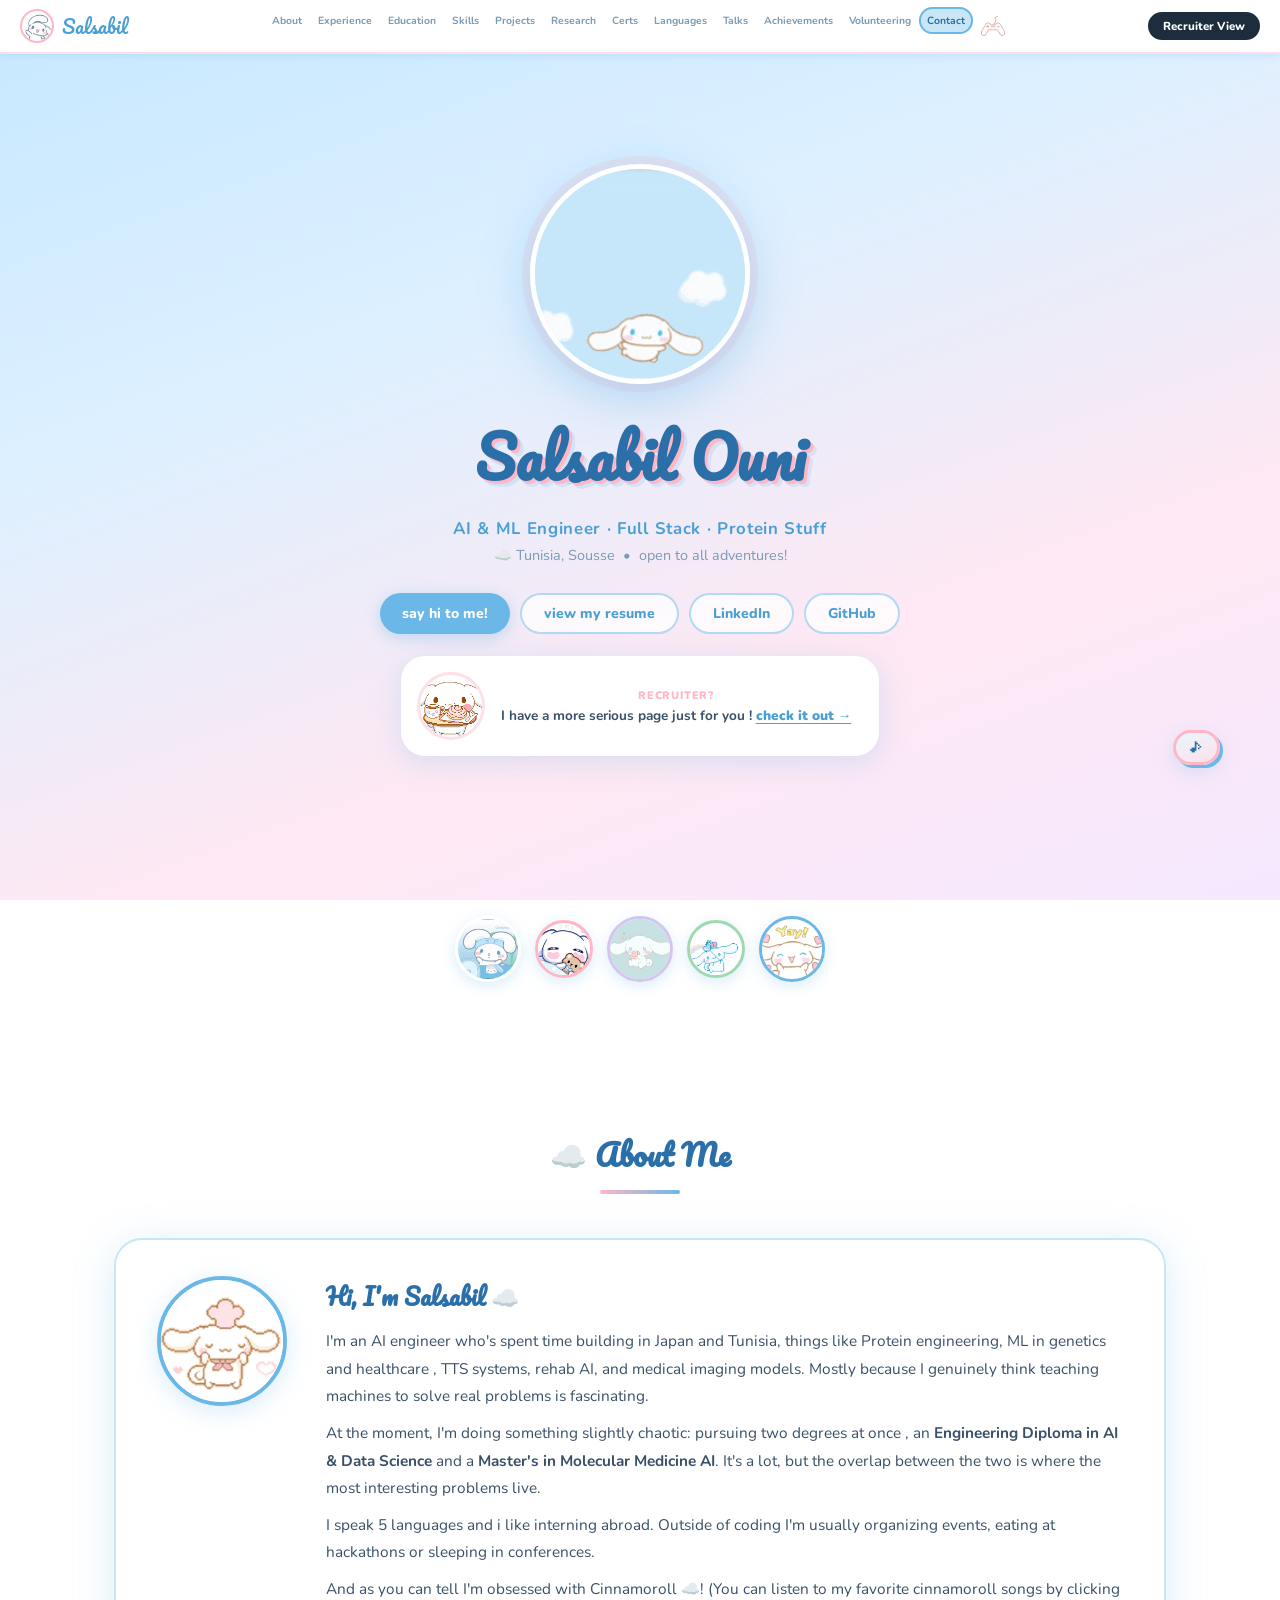
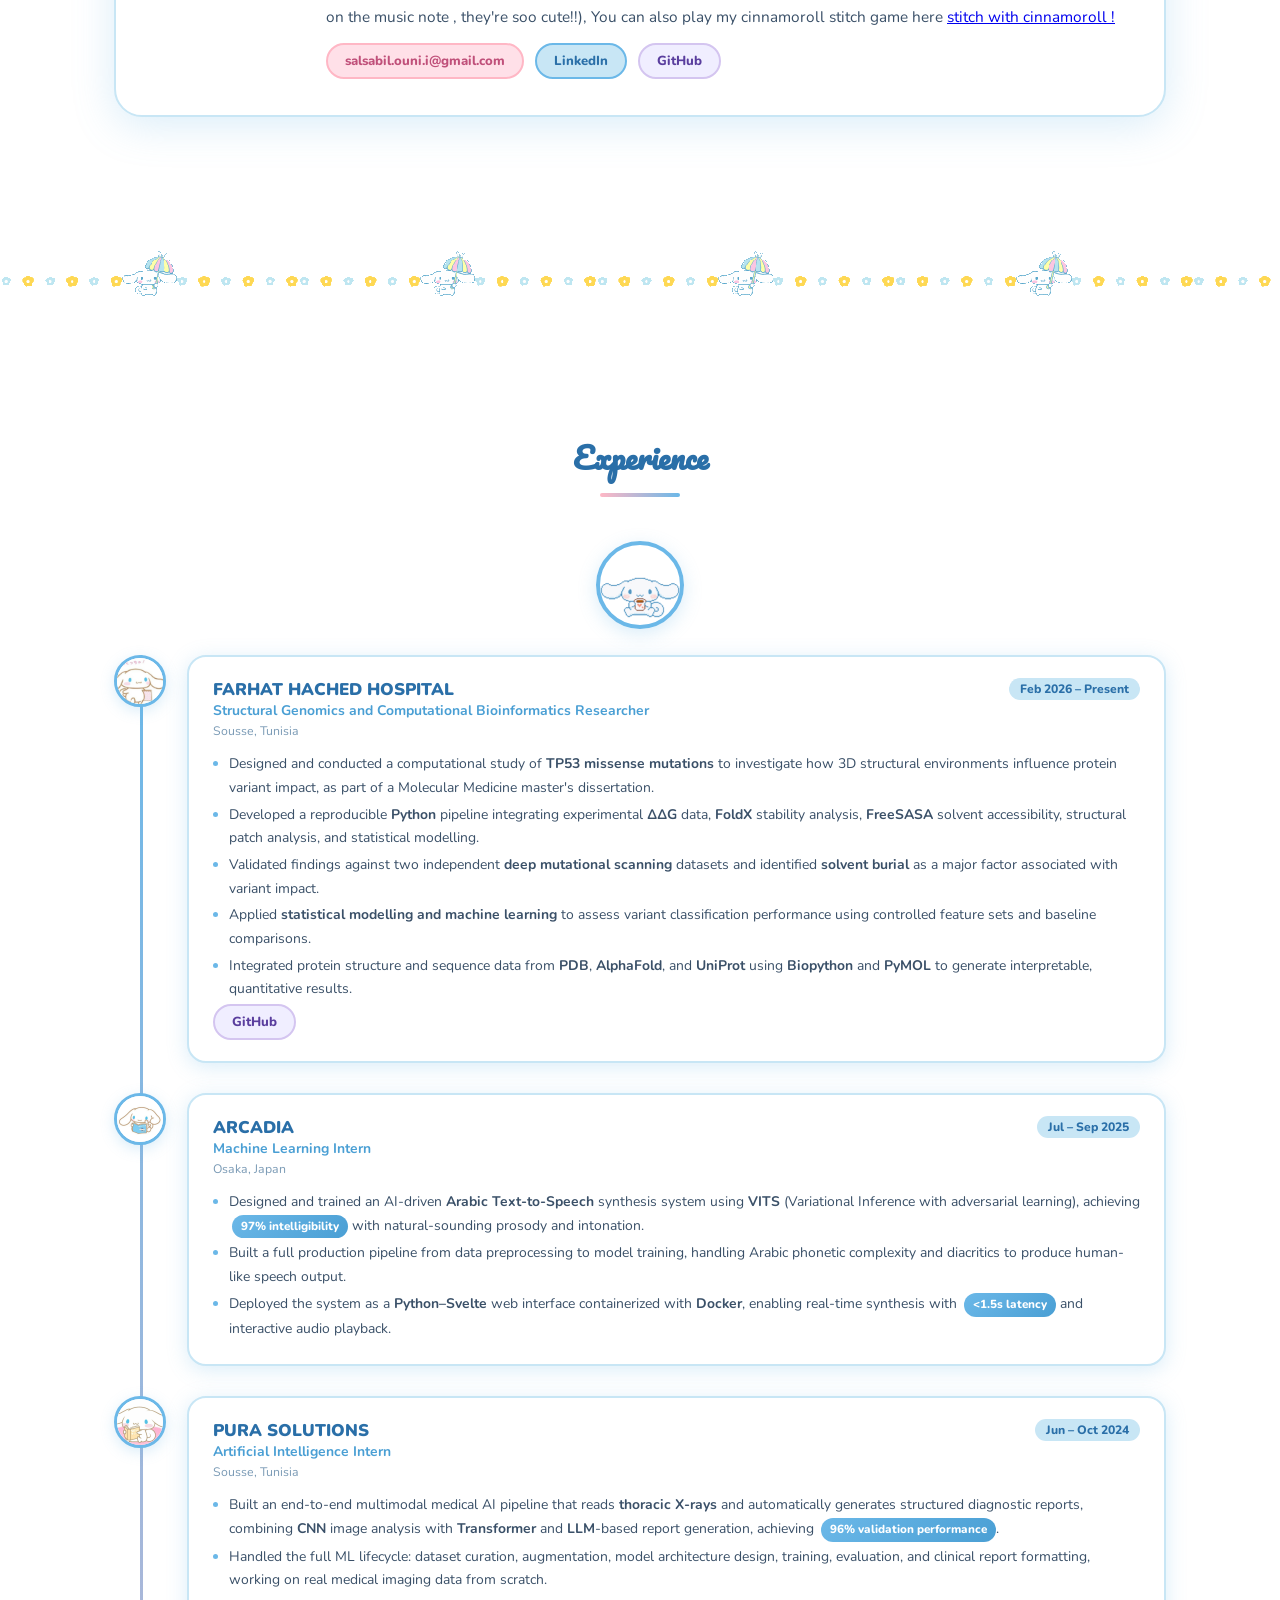
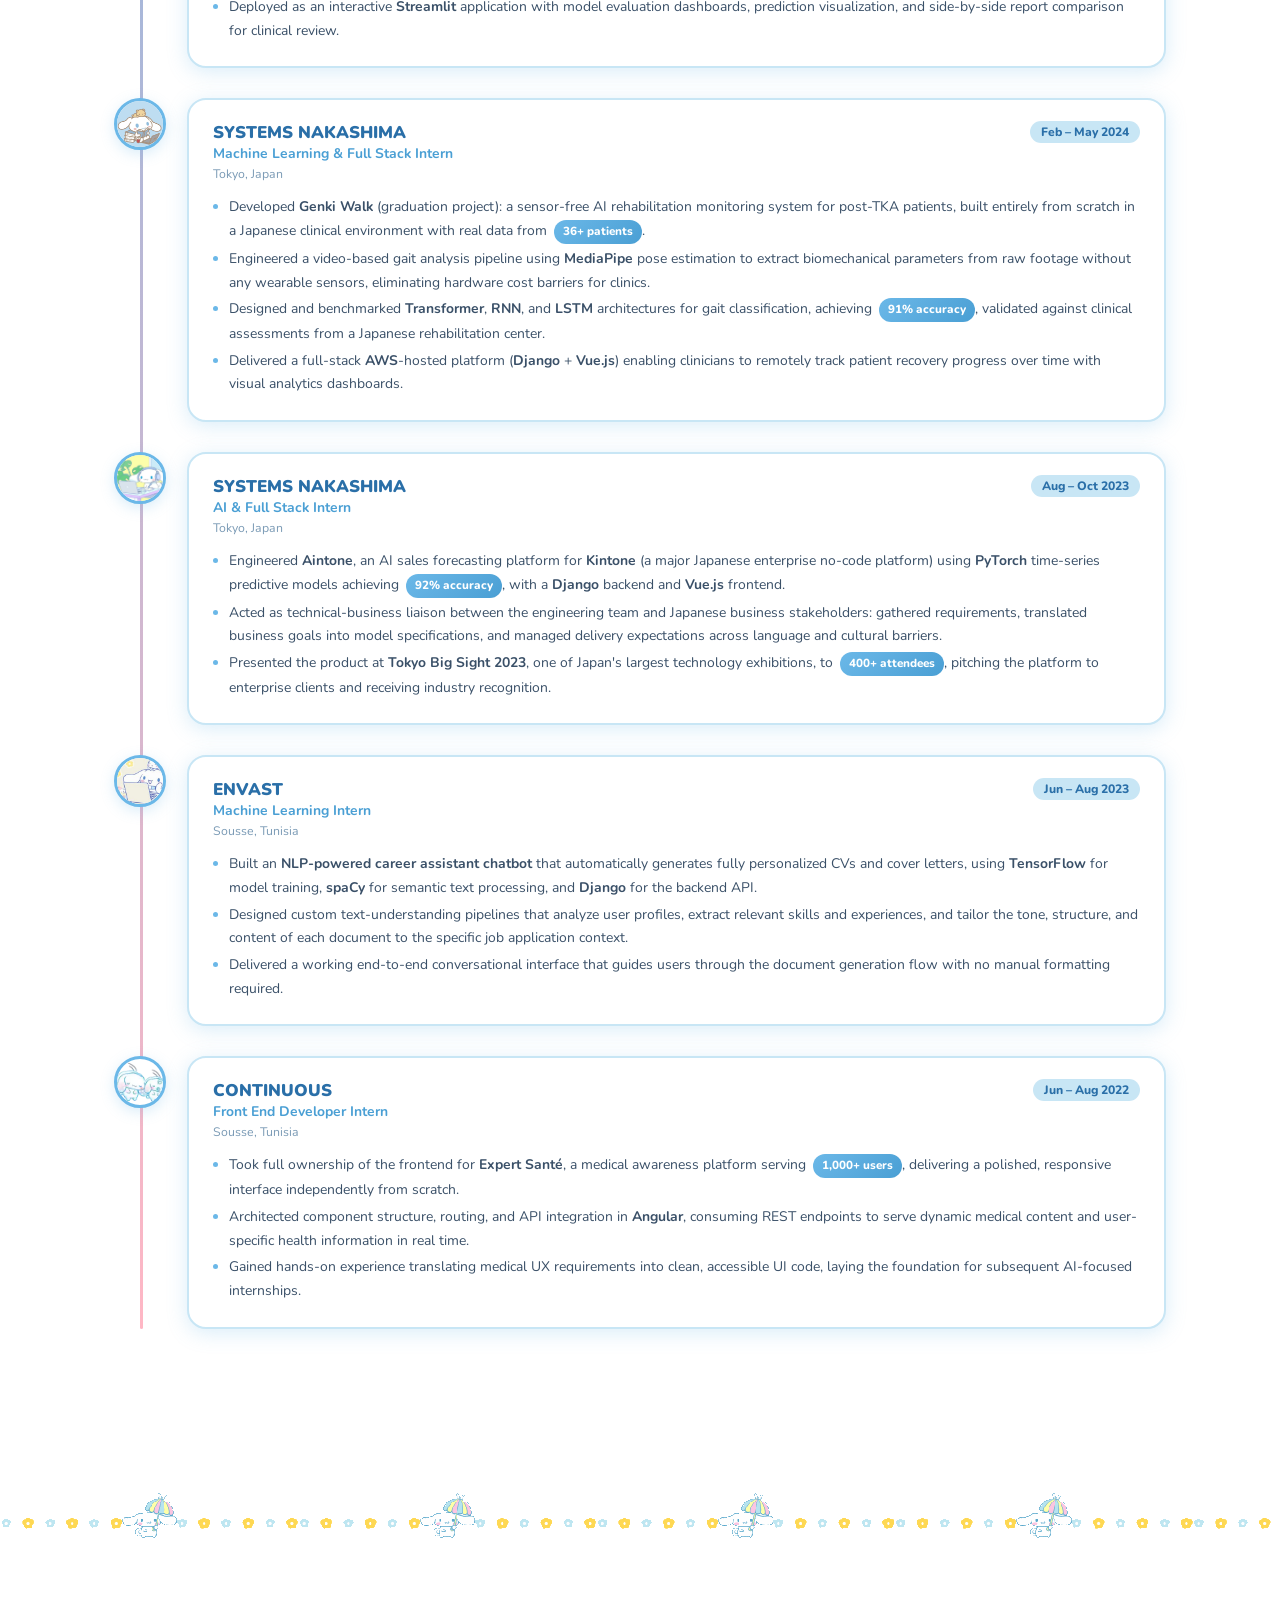
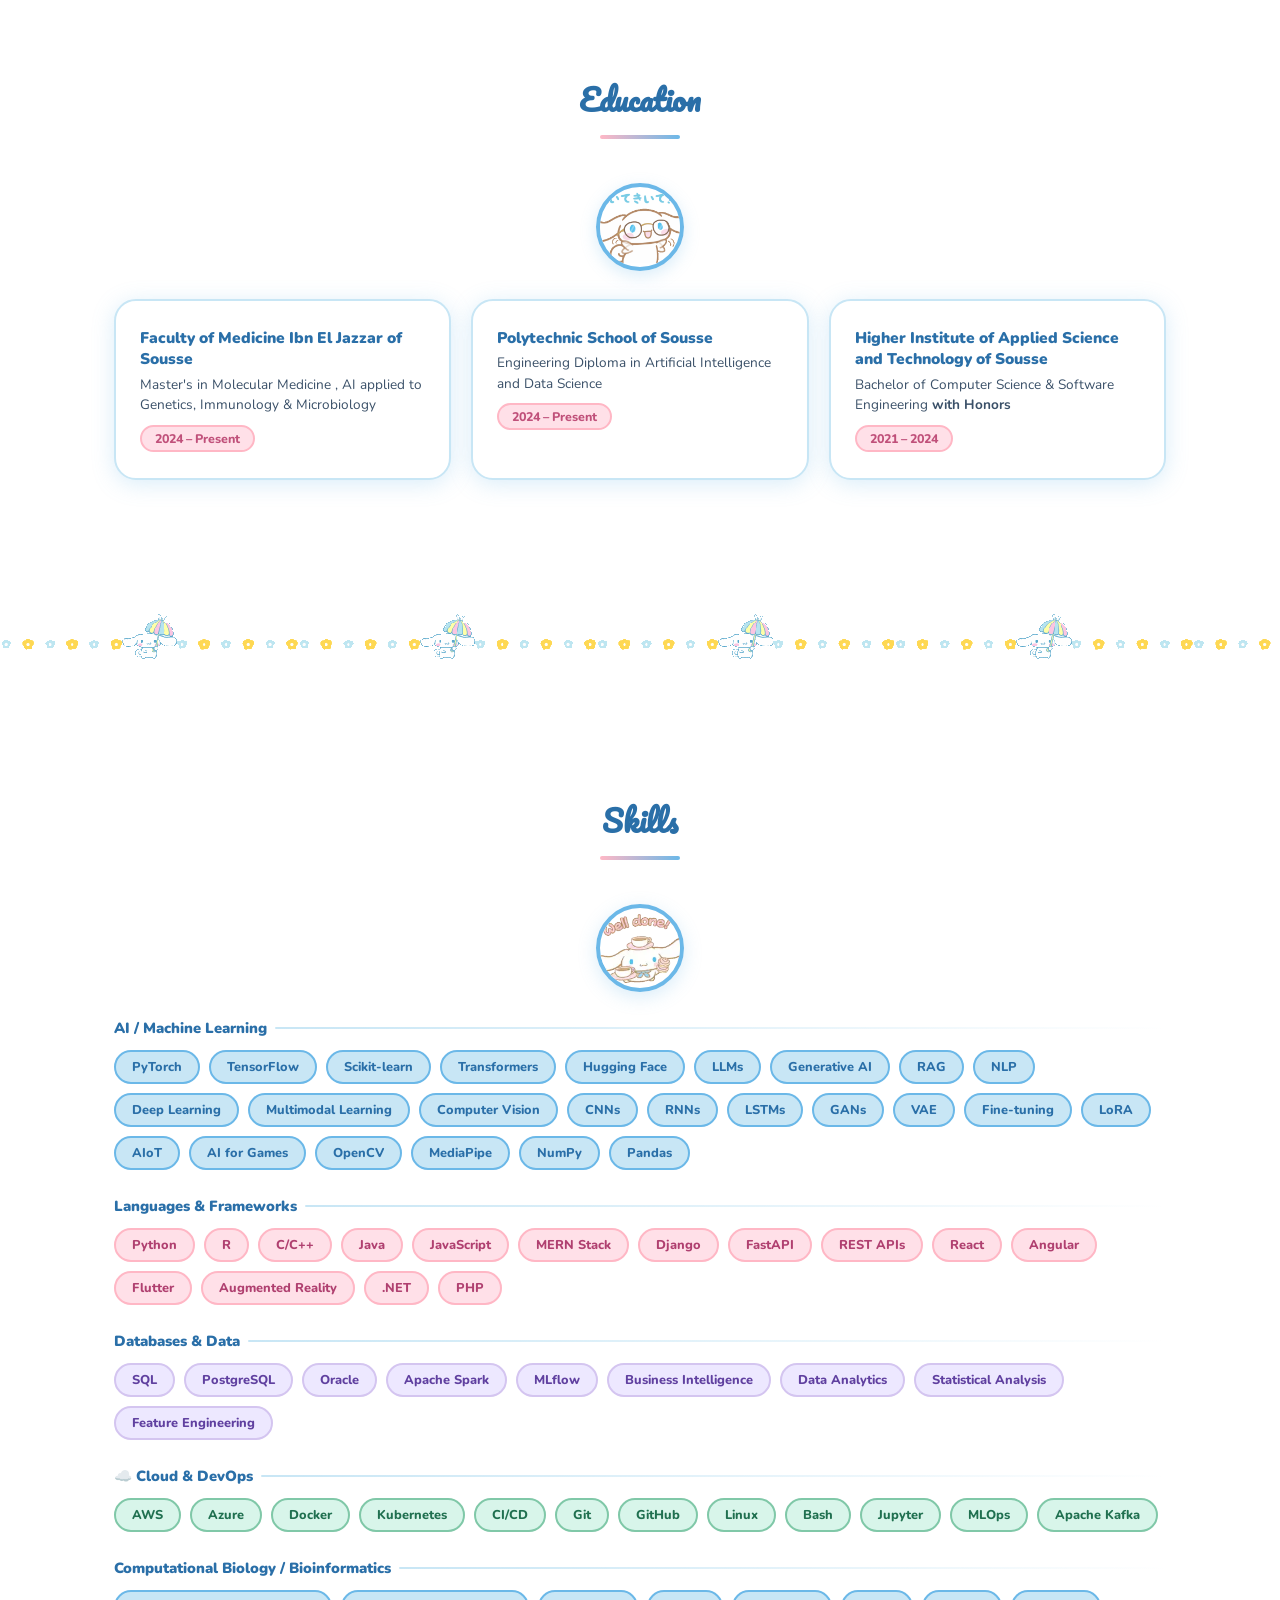
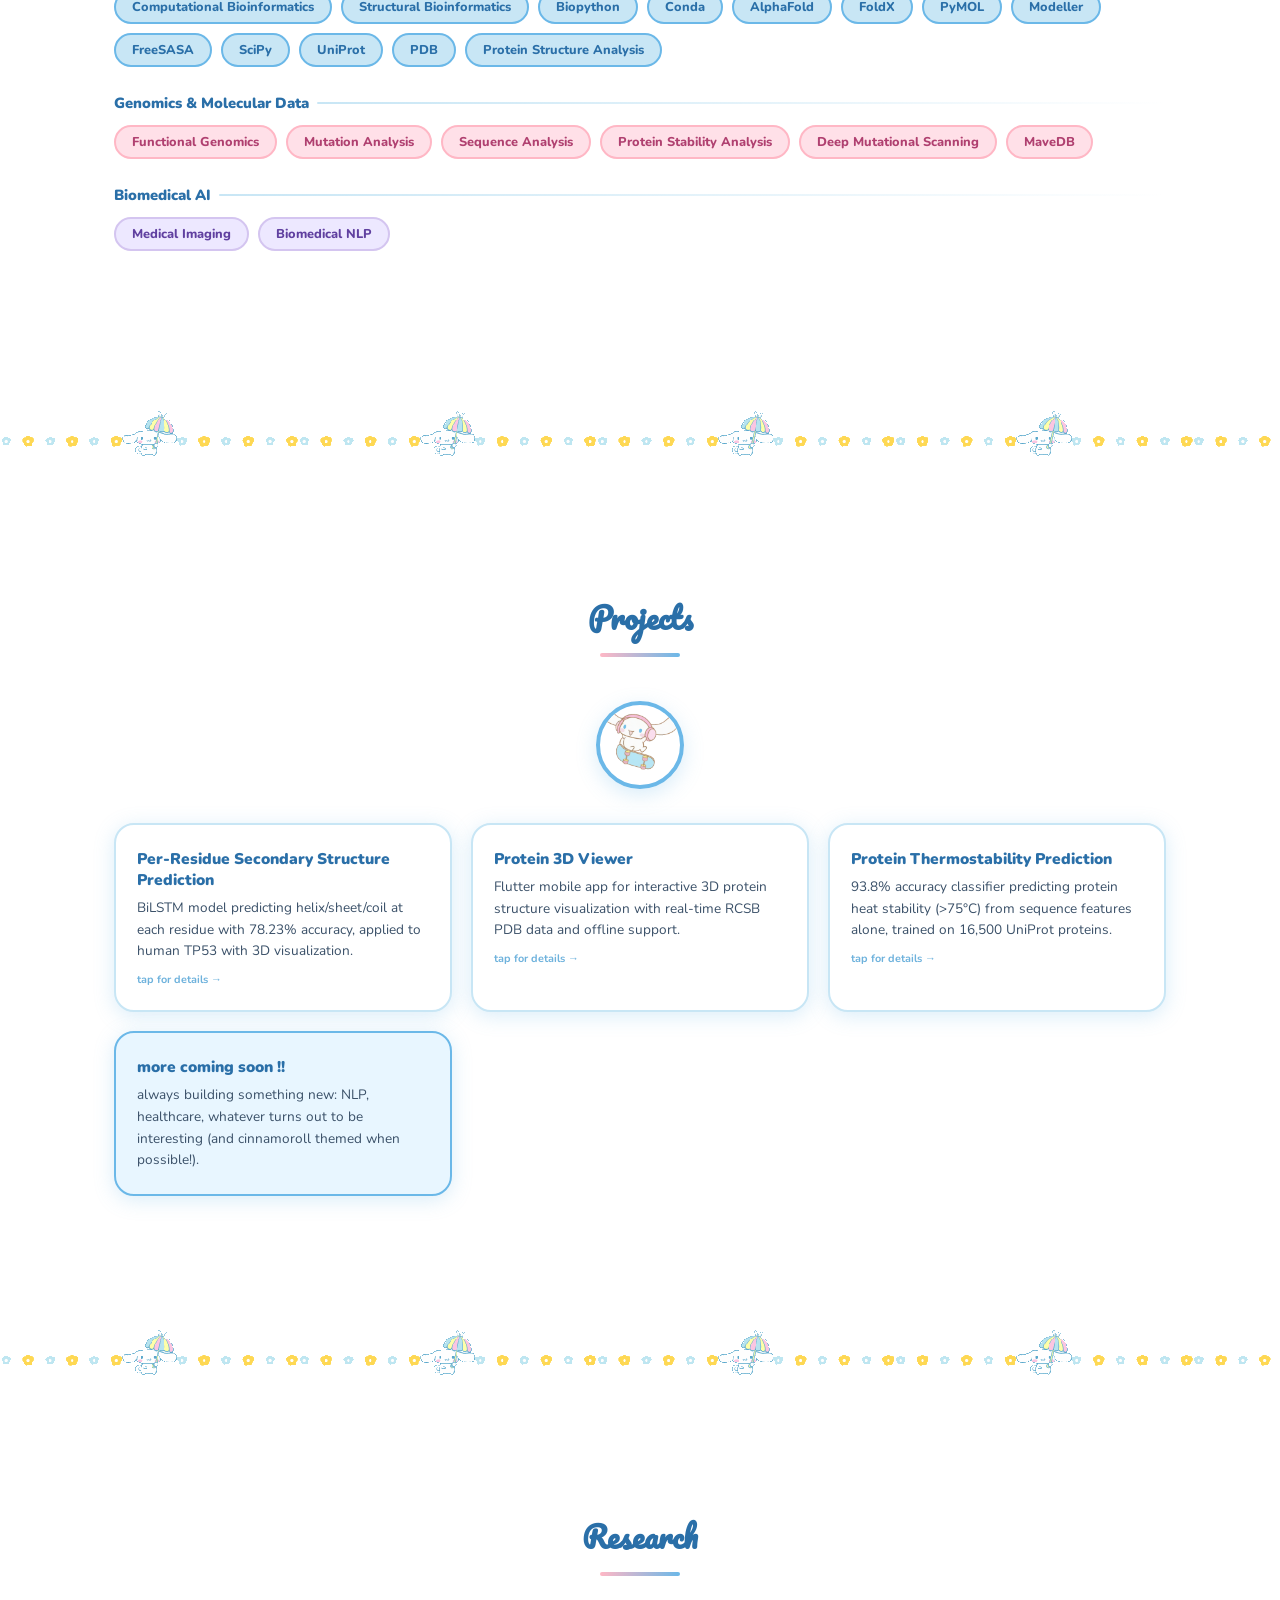
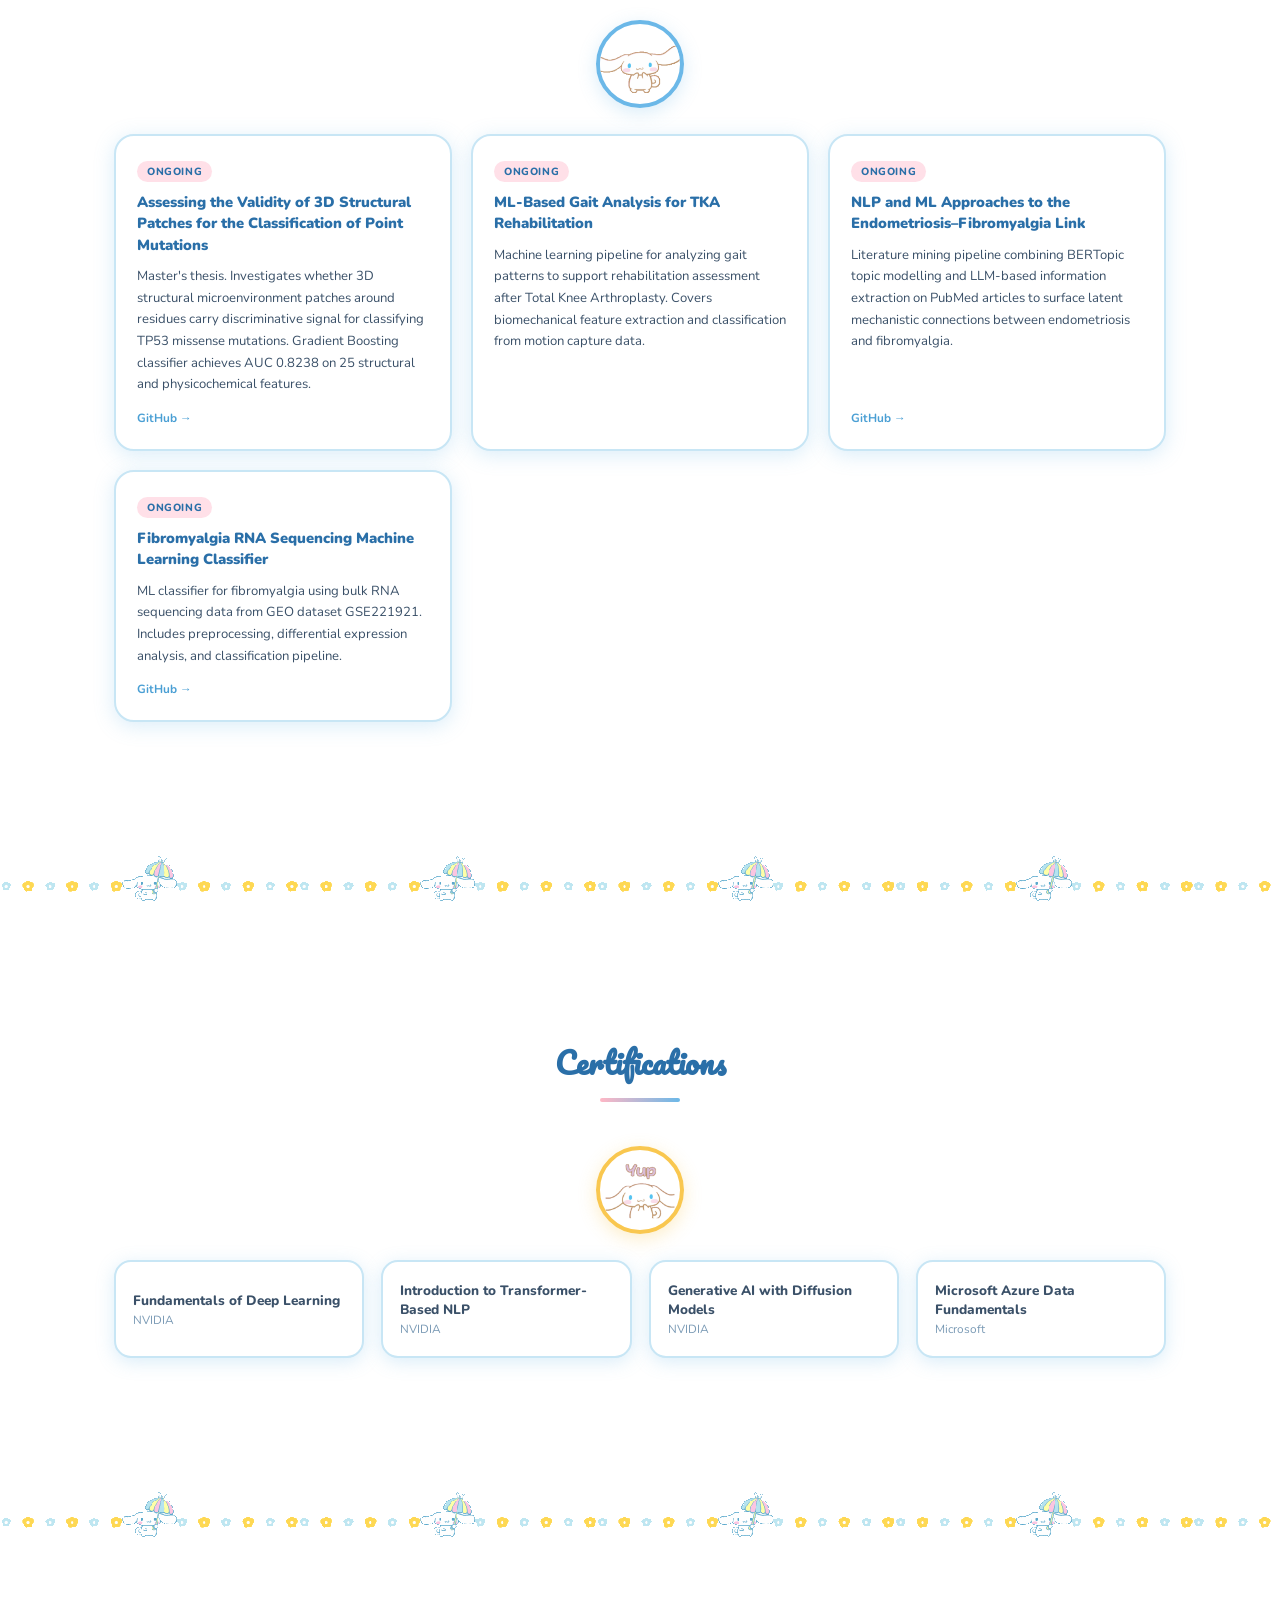
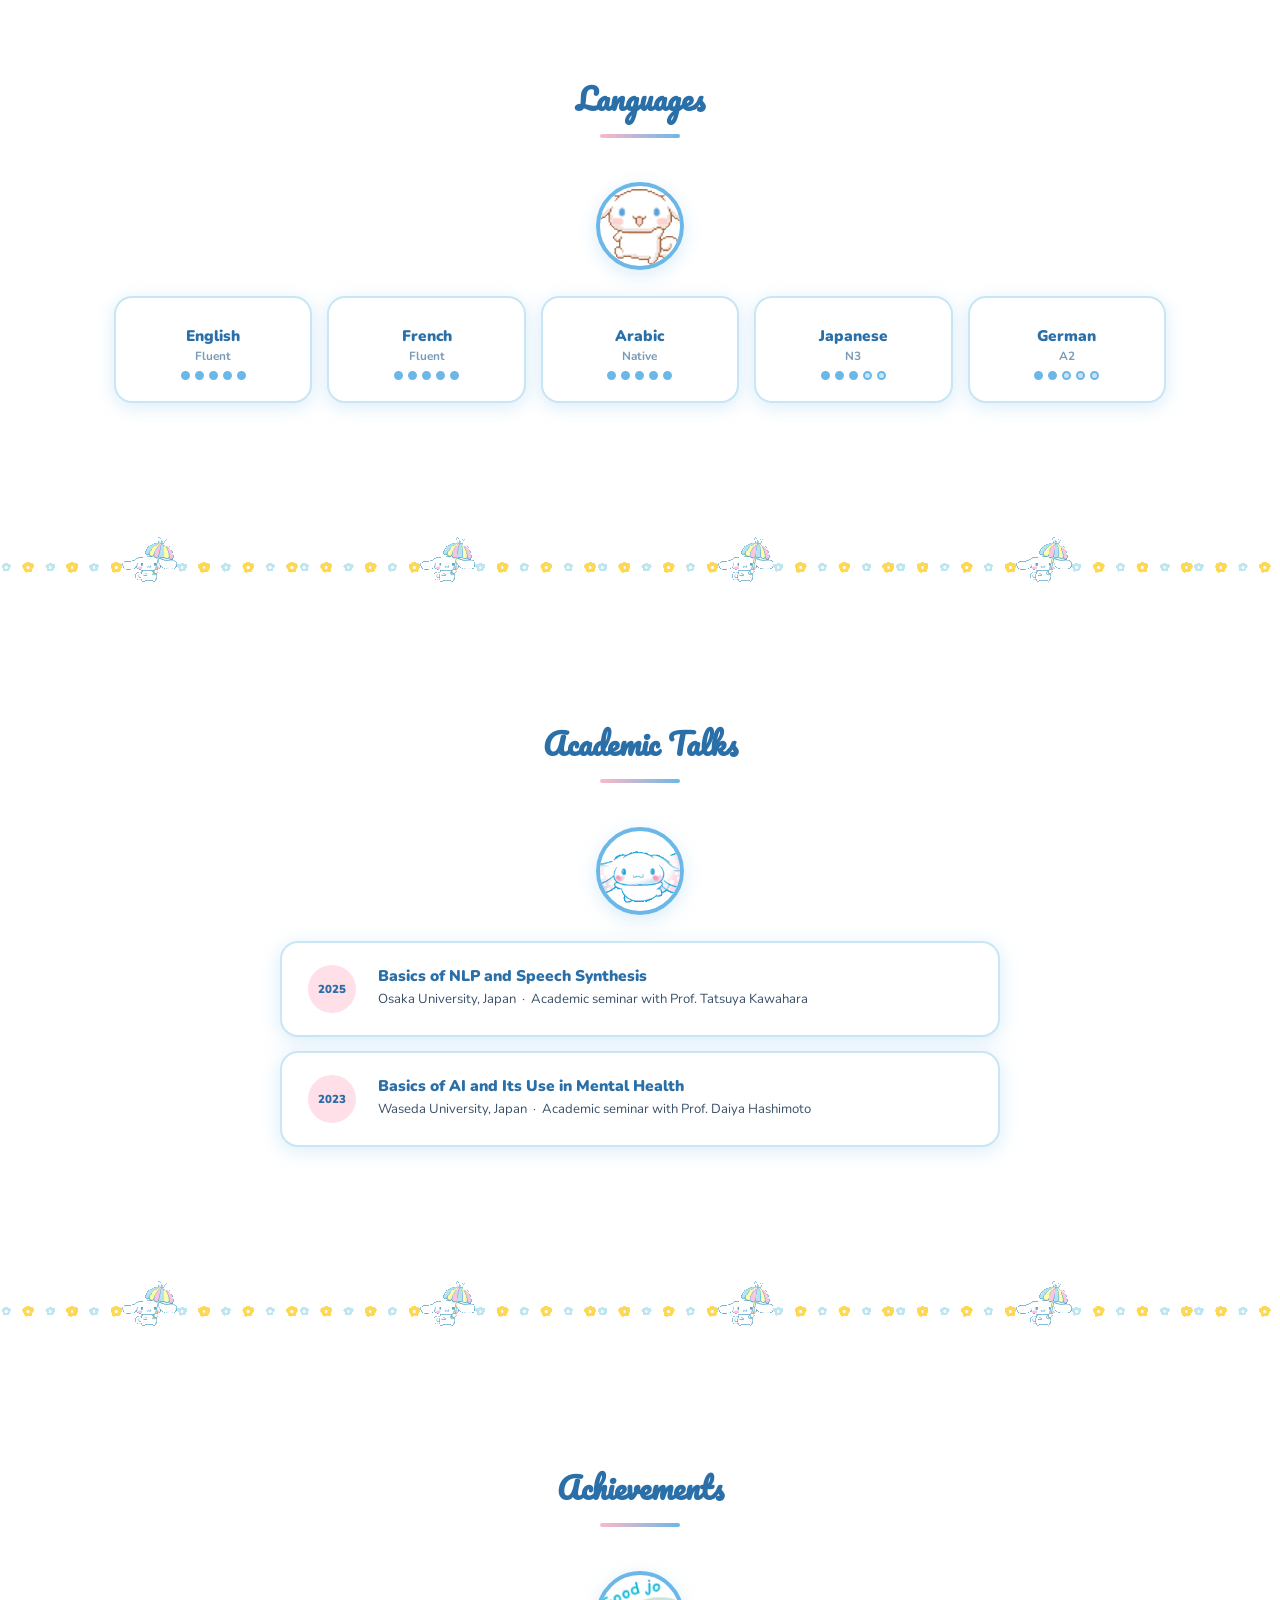
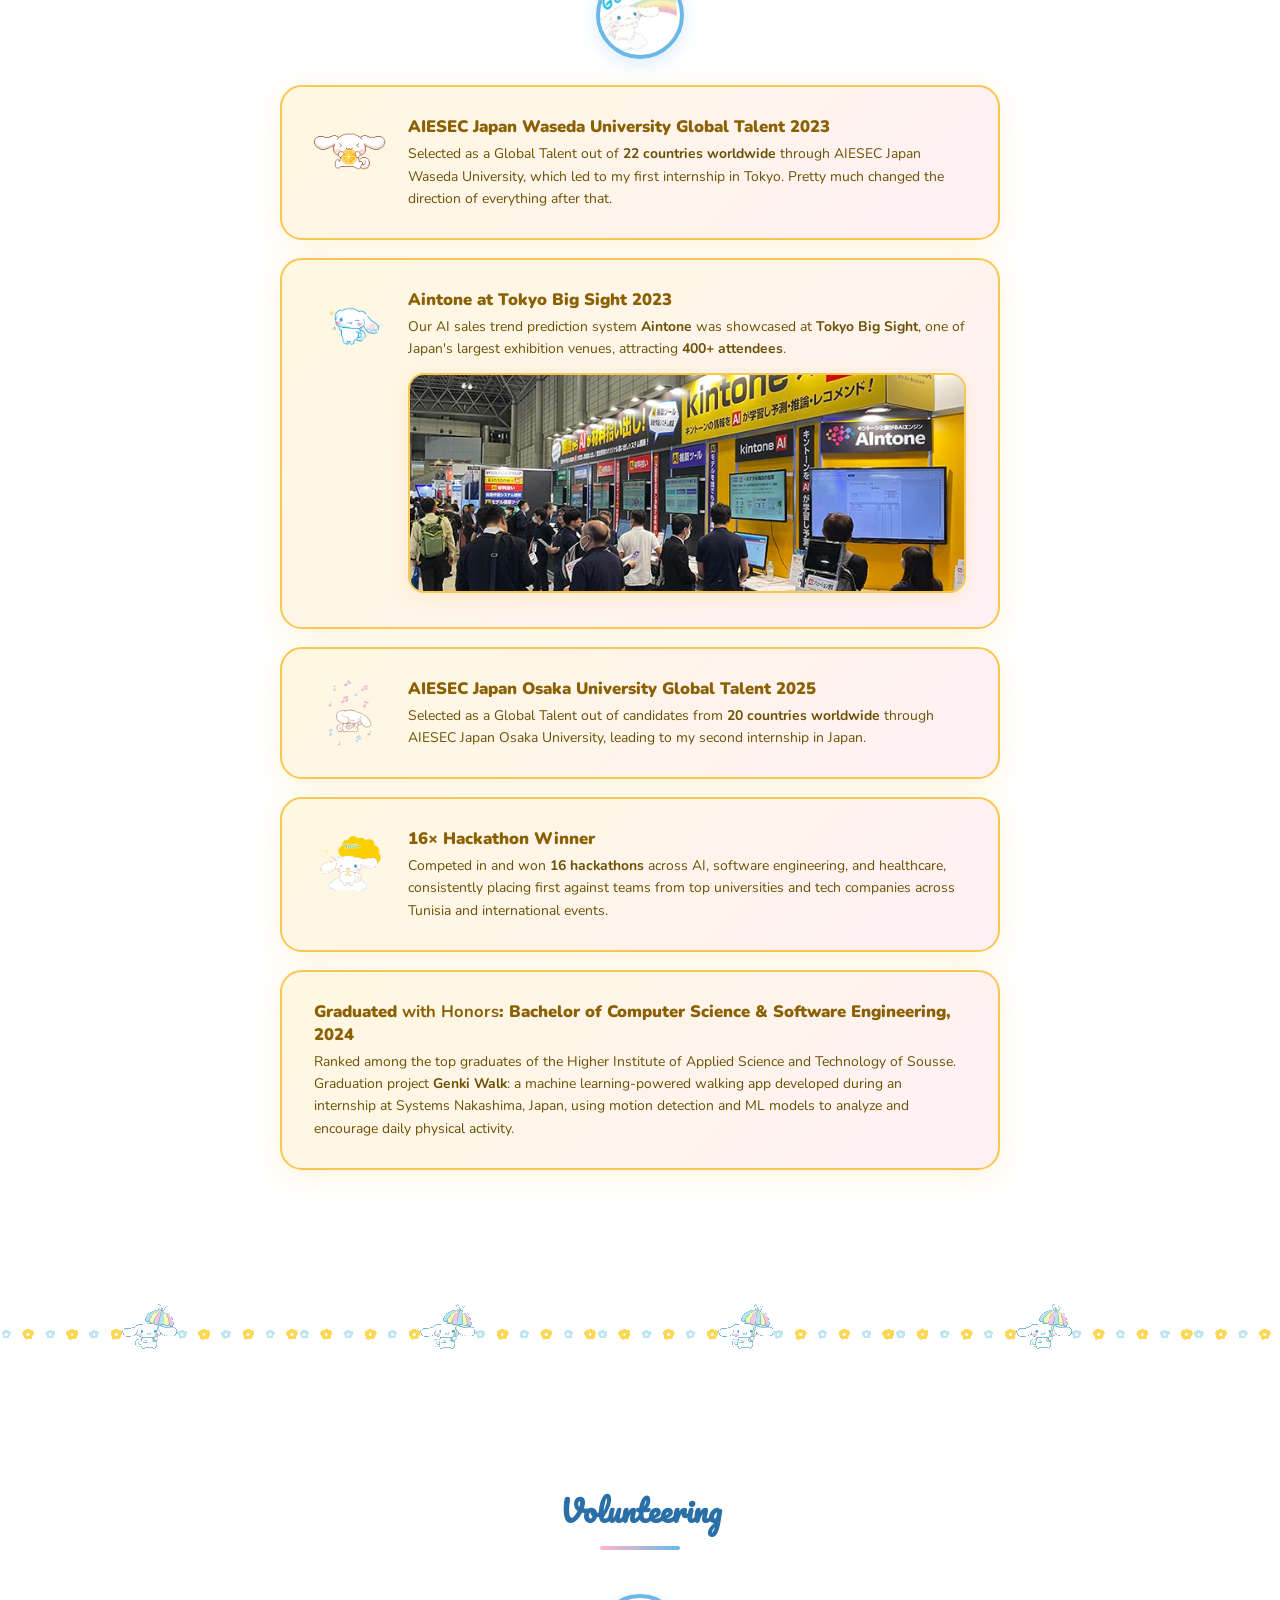
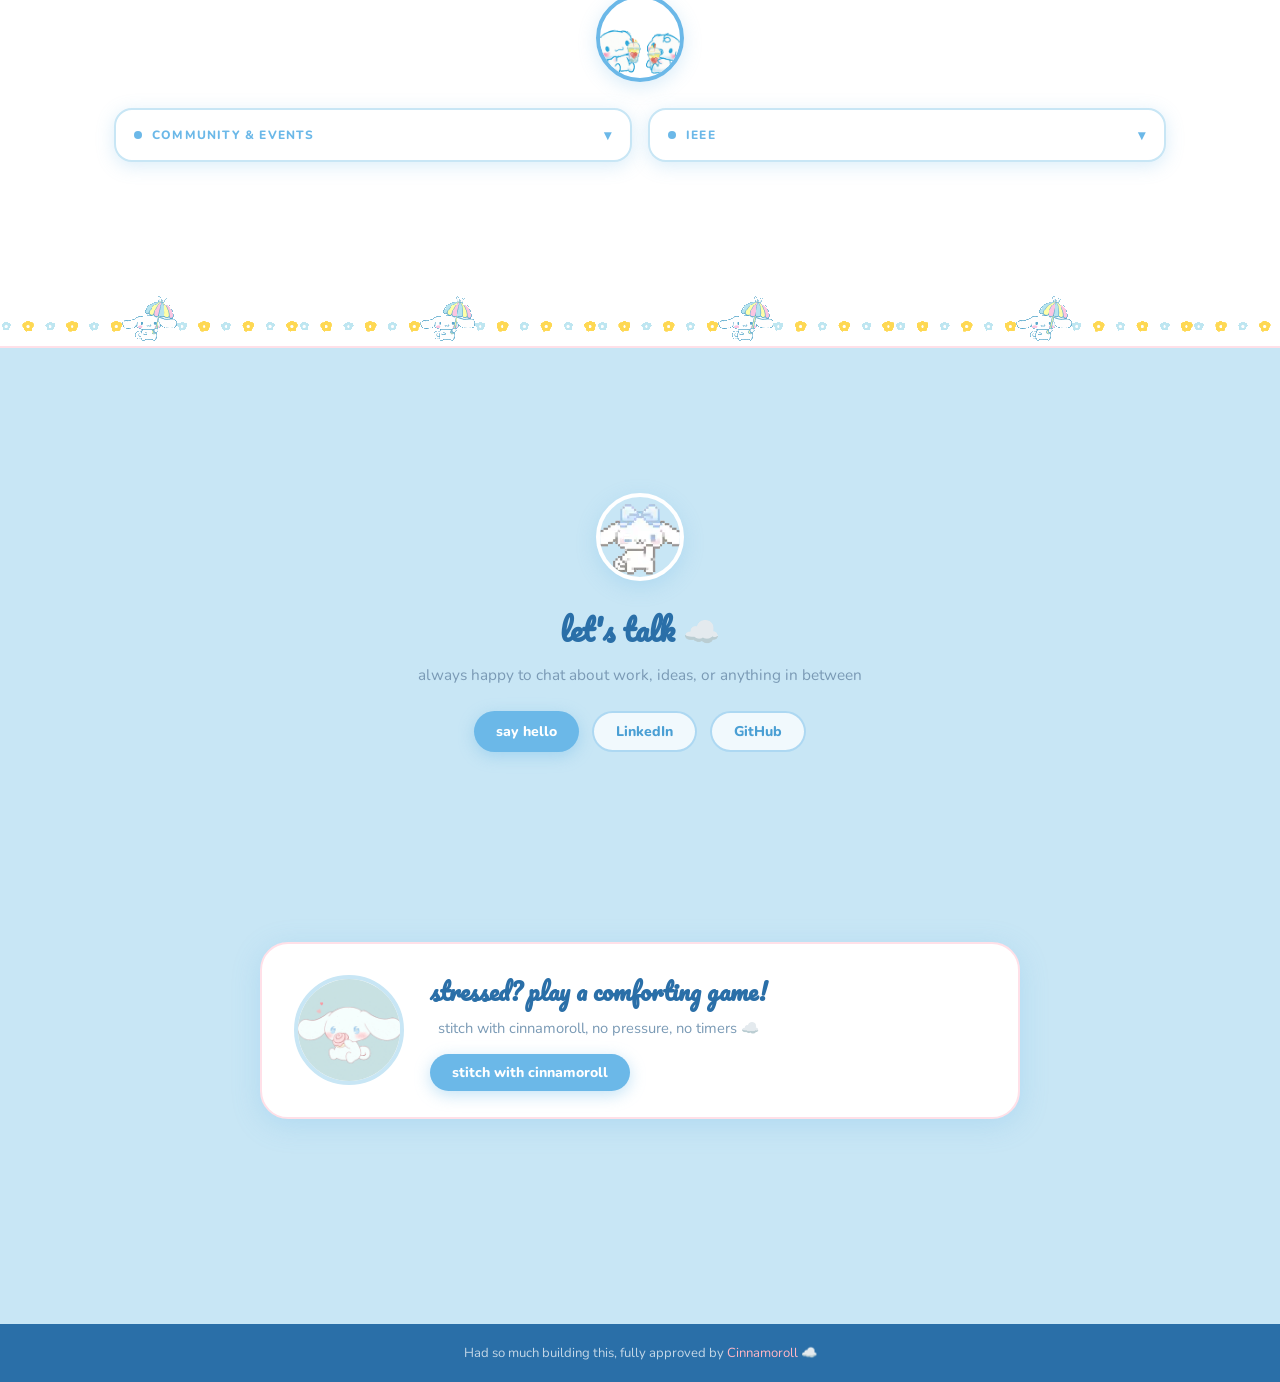
==== commit 75dbbb1a: "updated hero" ====
--- a/index.html
+++ b/index.html
@@ -89,7 +89,8 @@
       <h3>Hi, I'm Salsabil ☁️</h3>
       <p>I'm an AI engineer who's spent time building in Japan and Tunisia, things like Protein engineering, ML in genetics and healthcare , TTS systems, rehab AI, and medical imaging models. Mostly because I genuinely think teaching machines to solve real problems is fascinating.</p>
       <p>At the moment, I'm doing something slightly chaotic: pursuing two degrees at once , an <strong>Engineering Diploma in AI &amp; Data Science</strong> and a <strong>Master's in Molecular Medicine AI</strong>. It's a lot, but the overlap between the two is where the most interesting problems live.</p>
-      <p>I speak 5 languages and i like interning abroad. Outside of coding I'm usually organizing events, eating at hackathons or sleeping in conferences. </p> <p> And as you can tell I'm obsessed with Cinnamoroll ☁️! (You can listen to my favorite cinnamoroll songs by clicking on the music note , they're soo cute!!) </p>
+      <p>I speak 5 languages and i like interning abroad. Outside of coding I'm usually organizing events, eating at hackathons or sleeping in conferences. </p> <p> And as you can tell I'm obsessed with Cinnamoroll ☁️! (You can listen to my favorite cinnamoroll songs by clicking on the music note , they're soo cute!!), You can also play my cinnamoroll stitch game here         <a href="https://salsabil-ouni.github.io/Stitch-with-Cinnamoroll/" target="_blank" rel="noopener" >stitch with cinnamoroll ! </a>
+ </p>
       <div class="about-links">
         <a href="mailto:salsabil.ouni.i@gmail.com" class="al email">salsabil.ouni.i@gmail.com</a>
         <a href="https://linkedin.com/in/salsabil-ouni/" target="_blank" class="al linkedin">LinkedIn</a>
@@ -116,13 +117,14 @@
           <div><div class="ti-co">FARHAT HACHED HOSPITAL</div><div class="ti-role">Structural Genomics and Computational Bioinformatics Researcher</div><div class="ti-loc">Sousse, Tunisia</div></div>
           <span class="ti-date">Feb 2026 – Present</span>
         </div>
-          <ul>
-          <li>Characterized <strong>3D structural microenvironments</strong> in the <strong>TP53</strong> DNA-binding domain by integrating experimental <strong>ΔΔG</strong> data with FoldX alanine-scanning to identify stability hotspots and spatially connected residue patches.</li>
-
-<li>Built an automated <strong>Python</strong> pipeline for PDB structure selection, hotspot/patch detection, microenvironment scoring, and statistical analysis using <strong>FoldX</strong>, <strong>BioPython</strong>, and <strong>FreeSASA</strong>.</li>
-
-<li>Validated the association between structural patches and variant impact using <strong>Fisher's exact test</strong>, <strong>Spearman correlation</strong>, confounder-adjusted regression, sensitivity analyses, and independent <strong>MaveDB</strong> functional datasets, identifying solvent burial as the primary driver of the observed signal.</li>
-   <a href="https://github.com/Salsabil-Ouni/Assessing-the-Validity-of-3D-Structural-Patches" target="_blank" class="al github">GitHub</a>
+        <ul>
+          <li>Designed and conducted a computational study of <strong>TP53 missense mutations</strong> to investigate how 3D structural environments influence protein variant impact, as part of a Molecular Medicine master's dissertation.</li>
+          <li>Developed a reproducible <strong>Python</strong> pipeline integrating experimental <strong>ΔΔG</strong> data, <strong>FoldX</strong> stability analysis, <strong>FreeSASA</strong> solvent accessibility, structural patch analysis, and statistical modelling.</li>
+          <li>Validated findings against two independent <strong>deep mutational scanning</strong> datasets and identified <strong>solvent burial</strong> as a major factor associated with variant impact.</li>
+          <li>Applied <strong>statistical modelling and machine learning</strong> to assess variant classification performance using controlled feature sets and baseline comparisons.</li>
+          <li>Integrated protein structure and sequence data from <strong>PDB</strong>, <strong>AlphaFold</strong>, and <strong>UniProt</strong> using <strong>Biopython</strong> and <strong>PyMOL</strong> to generate interpretable, quantitative results.</li>
+        </ul>
+        <a href="https://github.com/Salsabil-Ouni/Assessing-the-Validity-of-3D-Structural-Patches" target="_blank" class="al github">GitHub</a>
       </div>
     </div>
 
@@ -134,8 +136,9 @@
           <span class="ti-date">Jul – Sep 2025</span>
         </div>
         <ul>
-          <li>Designed an AI-driven <strong>Arabic Text-to-Speech</strong> system using <strong>VITS</strong>, achieving <span class="chip">97% intelligibility</span> and human-like prosody.</li>
-          <li>Deployed a <strong>Python–Svelte</strong> web interface containerized with <strong>Docker</strong>, enabling real-time synthesis with <span class="chip">&lt;1.5s latency</span>.</li>
+          <li>Designed and trained an AI-driven <strong>Arabic Text-to-Speech</strong> synthesis system using <strong>VITS</strong> (Variational Inference with adversarial learning), achieving <span class="chip">97% intelligibility</span> with natural-sounding prosody and intonation.</li>
+          <li>Built a full production pipeline from data preprocessing to model training, handling Arabic phonetic complexity and diacritics to produce human-like speech output.</li>
+          <li>Deployed the system as a <strong>Python–Svelte</strong> web interface containerized with <strong>Docker</strong>, enabling real-time synthesis with <span class="chip">&lt;1.5s latency</span> and interactive audio playback.</li>
         </ul>
       </div>
     </div>
@@ -148,8 +151,9 @@
           <span class="ti-date">Jun – Oct 2024</span>
         </div>
         <ul>
-          <li>Developed an AI model to generate <strong>medical reports from X-ray thorax images</strong>, achieving <span class="chip">96% accuracy</span>.</li>
-          <li>Utilized <strong>LLM Transformer models</strong>, <strong>CNN</strong>, and <strong>Streamlit</strong> for deployment.</li>
+          <li>Built an end-to-end multimodal medical AI pipeline that reads <strong>thoracic X-rays</strong> and automatically generates structured diagnostic reports, combining <strong>CNN</strong> image analysis with <strong>Transformer</strong> and <strong>LLM</strong>-based report generation, achieving <span class="chip">96% validation performance</span>.</li>
+          <li>Handled the full ML lifecycle: dataset curation, augmentation, model architecture design, training, evaluation, and clinical report formatting, working on real medical imaging data from scratch.</li>
+          <li>Deployed as an interactive <strong>Streamlit</strong> application with model evaluation dashboards, prediction visualization, and side-by-side report comparison for clinical review.</li>
         </ul>
       </div>
     </div>
@@ -162,8 +166,10 @@
           <span class="ti-date">Feb – May 2024</span>
         </div>
         <ul>
-          <li>Developed <strong>"Genki Walk"</strong> AI rehabilitation system used by <span class="chip">36+ patients</span>, achieving <span class="chip">91% gait accuracy</span> with MediaPipe &amp; Transformers.</li>
-          <li>Built <strong>Django–Vue.js</strong> architecture deployed on <strong>AWS</strong> for real-time progress tracking.</li>
+          <li>Developed <strong>Genki Walk</strong> (graduation project): a sensor-free AI rehabilitation monitoring system for post-TKA patients, built entirely from scratch in a Japanese clinical environment with real data from <span class="chip">36+ patients</span>.</li>
+          <li>Engineered a video-based gait analysis pipeline using <strong>MediaPipe</strong> pose estimation to extract biomechanical parameters from raw footage without any wearable sensors, eliminating hardware cost barriers for clinics.</li>
+          <li>Designed and benchmarked <strong>Transformer</strong>, <strong>RNN</strong>, and <strong>LSTM</strong> architectures for gait classification, achieving <span class="chip">91% accuracy</span>, validated against clinical assessments from a Japanese rehabilitation center.</li>
+          <li>Delivered a full-stack <strong>AWS</strong>-hosted platform (<strong>Django</strong> + <strong>Vue.js</strong>) enabling clinicians to remotely track patient recovery progress over time with visual analytics dashboards.</li>
         </ul>
       </div>
     </div>
@@ -176,8 +182,9 @@
           <span class="ti-date">Aug – Oct 2023</span>
         </div>
         <ul>
-          <li>Engineered <strong>"Aintone"</strong> sales trend prediction via Kintone + PyTorch, achieving <span class="chip">90% accuracy</span>, with Vue.js + Django.</li>
-          <li>Showcased at <strong>Tokyo Big Sight 2023</strong>, attracting <span class="chip">500+ attendees</span>.</li>
+          <li>Engineered <strong>Aintone</strong>, an AI sales forecasting platform for <strong>Kintone</strong> (a major Japanese enterprise no-code platform) using <strong>PyTorch</strong> time-series predictive models achieving <span class="chip">92% accuracy</span>, with a <strong>Django</strong> backend and <strong>Vue.js</strong> frontend.</li>
+          <li>Acted as technical-business liaison between the engineering team and Japanese business stakeholders: gathered requirements, translated business goals into model specifications, and managed delivery expectations across language and cultural barriers.</li>
+          <li>Presented the product at <strong>Tokyo Big Sight 2023</strong>, one of Japan's largest technology exhibitions, to <span class="chip">400+ attendees</span>, pitching the platform to enterprise clients and receiving industry recognition.</li>
         </ul>
       </div>
     </div>
@@ -190,8 +197,9 @@
           <span class="ti-date">Jun – Aug 2023</span>
         </div>
         <ul>
-          <li>Created a <strong>chatbot</strong> for generating personalized CVs and cover letters.</li>
-          <li>Leveraged <strong>Django</strong>, <strong>TensorFlow</strong>, and <strong>SpaCy</strong> for NLP.</li>
+          <li>Built an <strong>NLP-powered career assistant chatbot</strong> that automatically generates fully personalized CVs and cover letters, using <strong>TensorFlow</strong> for model training, <strong>spaCy</strong> for semantic text processing, and <strong>Django</strong> for the backend API.</li>
+          <li>Designed custom text-understanding pipelines that analyze user profiles, extract relevant skills and experiences, and tailor the tone, structure, and content of each document to the specific job application context.</li>
+          <li>Delivered a working end-to-end conversational interface that guides users through the document generation flow with no manual formatting required.</li>
         </ul>
       </div>
     </div>
@@ -200,12 +208,13 @@
       <div class="ti-dot"><img src="gifs/cinnamoroll-work-4.webp" alt="" /></div>
       <div class="ti-card">
         <div class="ti-hd">
-          <div><div class="ti-co">CONTINUOUS</div><div class="ti-role">Front End Intern</div><div class="ti-loc">Sousse, Tunisia</div></div>
+          <div><div class="ti-co">CONTINUOUS</div><div class="ti-role">Front End Developer Intern</div><div class="ti-loc">Sousse, Tunisia</div></div>
           <span class="ti-date">Jun – Aug 2022</span>
         </div>
         <ul>
-          <li>Contributed to the development of <strong>Expert Santé</strong>, a medical awareness platform serving <span class="chip">1,000+ users</span>.</li>
-          <li>Designed and implemented the frontend using the <strong>Angular Framework</strong>.</li>
+          <li>Took full ownership of the frontend for <strong>Expert Santé</strong>, a medical awareness platform serving <span class="chip">1,000+ users</span>, delivering a polished, responsive interface independently from scratch.</li>
+          <li>Architected component structure, routing, and API integration in <strong>Angular</strong>, consuming REST endpoints to serve dynamic medical content and user-specific health information in real time.</li>
+          <li>Gained hands-on experience translating medical UX requirements into clean, accessible UI code, laying the foundation for subsequent AI-focused internships.</li>
         </ul>
       </div>
     </div>
@@ -397,7 +406,7 @@
     <div class="lc reveal"><div class="lc-flag"></div><div class="lc-name">English</div><div class="lc-lvl">Fluent</div><div class="lc-dots"><div class="ld f"></div><div class="ld f"></div><div class="ld f"></div><div class="ld f"></div><div class="ld f"></div></div></div>
     <div class="lc reveal"><div class="lc-flag"></div><div class="lc-name">French</div><div class="lc-lvl">Fluent</div><div class="lc-dots"><div class="ld f"></div><div class="ld f"></div><div class="ld f"></div><div class="ld f"></div><div class="ld f"></div></div></div>
     <div class="lc reveal"><div class="lc-flag"></div><div class="lc-name">Arabic</div><div class="lc-lvl">Native</div><div class="lc-dots"><div class="ld f"></div><div class="ld f"></div><div class="ld f"></div><div class="ld f"></div><div class="ld f"></div></div></div>
-    <div class="lc reveal"><div class="lc-flag"></div><div class="lc-name">Japanese</div><div class="lc-lvl">N3</div><div class="lc-dots"><div class="ld f"></div><div class="ld f"></div><div class="ld f"></div><div class="ld f"></div><div class="ld"></div></div></div>
+    <div class="lc reveal"><div class="lc-flag"></div><div class="lc-name">Japanese</div><div class="lc-lvl">N3</div><div class="lc-dots"><div class="ld f"></div><div class="ld f"></div><div class="ld f"></div><div class="ld"></div><div class="ld"></div></div></div>
     <div class="lc reveal"><div class="lc-flag"></div><div class="lc-name">German</div><div class="lc-lvl">A2</div><div class="lc-dots"><div class="ld f"></div><div class="ld f"></div><div class="ld"></div><div class="ld"></div><div class="ld"></div></div></div>
   </div>
 </section>
@@ -452,7 +461,7 @@
       <div class="ach-trophy"><img src="gifs/62479586fa237d932487c8684b776161.gif" alt="" /></div>
       <div class="ach-text">
         <h3>Aintone at Tokyo Big Sight 2023</h3>
-        <p>Our AI sales trend prediction system <strong>Aintone</strong> was showcased at <strong>Tokyo Big Sight</strong>, one of Japan's largest exhibition venues, attracting <strong>500+ attendees</strong>.</p>
+        <p>Our AI sales trend prediction system <strong>Aintone</strong> was showcased at <strong>Tokyo Big Sight</strong>, one of Japan's largest exhibition venues, attracting <strong>400+ attendees</strong>.</p>
         <img src="media/aintone1.jpg" alt="Aintone at Tokyo Big Sight" class="ach-photo" />
       </div>
     </div>
@@ -467,7 +476,13 @@
       <div class="ach-trophy"><img src="gifs/752d9ac89241f4be4bf1c2071f4e22ef.gif" alt="" /></div>
       <div class="ach-text">
         <h3>16× Hackathon Winner</h3>
-        <p>Won <strong>16 hackathons</strong> , spanning AI, software development, and AI in healthcare.</p>
+        <p>Competed in and won <strong>16 hackathons</strong> across AI, software engineering, and healthcare, consistently placing first against teams from top universities and tech companies across Tunisia and international events.</p>
+      </div>
+    </div>
+    <div class="ach-card reveal">
+      <div class="ach-text">
+        <h3>Graduated <strong>with Honors</strong>: Bachelor of Computer Science &amp; Software Engineering, 2024</h3>
+        <p>Ranked among the top graduates of the Higher Institute of Applied Science and Technology of Sousse. Graduation project <strong>Genki Walk</strong>: a machine learning-powered walking app developed during an internship at Systems Nakashima, Japan, using motion detection and ML models to analyze and encourage daily physical activity.</p>
       </div>
     </div>
   </div>
@@ -481,13 +496,38 @@
 <section id="volunteering">
   <div class="sec-hd"><h2 class="sec-title">Volunteering</h2><div class="sec-line"></div></div>
   <div class="sec-gif"><img src="gifs/greaaatt.gif" alt="" /></div>
-  <div class="vol-grid">
-    <div class="vc reveal"><div class="vc-icon"></div><div><div class="vc-title">TEDx Hadrumet</div><div class="vc-role">Marketing Manager</div><span class="vc-yr">2025</span></div></div>
-    <div class="vc reveal"><div class="vc-icon"></div><div><div class="vc-title">AIESEC Global Talents</div><div class="vc-role">Outgoing Global Talents Team Member</div><span class="vc-yr">2025</span></div></div>
-    <div class="vc reveal"><div class="vc-icon"></div><div><div class="vc-title">IEEE Sight Group ISSATSO SB</div><div class="vc-role">Chairwoman</div><span class="vc-yr">2024</span></div></div>
-    <div class="vc reveal"><div class="vc-icon"></div><div><div class="vc-title">IEEE Computer Society  ISSATSO SB</div><div class="vc-role">Vice Chairwoman</div><span class="vc-yr">2023</span></div></div>
-    <div class="vc reveal"><div class="vc-icon"></div><div><div class="vc-title">IEEE Women in Engineering  ISSATSO SB</div><div class="vc-role">Vice Chairwoman</div><span class="vc-yr">2022</span></div></div>
-    <div class="vc reveal"><div class="vc-icon"></div><div><div class="vc-title">IEEE ISSATSO Student Branch</div><div class="vc-role">External Relations Committee Lead</div><span class="vc-yr">2022</span></div></div>
+  <div class="vol-groups">
+
+    <details class="vol-group">
+      <summary>Community &amp; Events</summary>
+      <div class="vol-grid">
+        <div class="vc reveal"><div class="vc-icon"></div><div><div class="vc-title">TEDx Hadrumet</div><div class="vc-role">Marketing Manager</div><span class="vc-yr">2025</span></div></div>
+        <div class="vc reveal"><div class="vc-icon"></div><div><div class="vc-title">AIESEC Global Talents</div><div class="vc-role">Outgoing Global Talents Team Member</div><span class="vc-yr">2025</span></div></div>
+        <div class="vc reveal"><div class="vc-icon"></div><div><div class="vc-title">GAICA: Global AI Congress Africa</div><div class="vc-role">Volunteer Staff</div><span class="vc-yr">2025</span></div></div>
+        <div class="vc reveal"><div class="vc-icon"></div><div><div class="vc-title">4C ISSATSO</div><div class="vc-role">Student Ambassador</div><span class="vc-yr">2021 – 2024</span></div></div>
+        <div class="vc reveal"><div class="vc-icon"></div><div><div class="vc-title">Google Developer Student Clubs</div><div class="vc-role">Core Team Member</div><span class="vc-yr">2021</span></div></div>
+      </div>
+    </details>
+
+    <details class="vol-group">
+      <summary>IEEE</summary>
+      <div class="vol-grid">
+        <div class="vc reveal"><div class="vc-icon"></div><div><div class="vc-title">Sight Group ISSATSO SB</div><div class="vc-role">Chairwoman</div><span class="vc-yr">2024</span></div></div>
+        <div class="vc reveal"><div class="vc-icon"></div><div><div class="vc-title">Sensors Council</div><div class="vc-role">Affiliate</div><span class="vc-yr">2024</span></div></div>
+        <div class="vc reveal"><div class="vc-icon"></div><div><div class="vc-title">RocketBot Robotics Competition ISSATSO SB</div><div class="vc-role">Organizing Committee Member</div><span class="vc-yr">2023 &amp; 2024</span></div></div>
+        <div class="vc reveal"><div class="vc-icon"></div><div><div class="vc-title">Computer Society ISSATSO SB</div><div class="vc-role">Vice Chairwoman</div><span class="vc-yr">2023</span></div></div>
+        <div class="vc reveal"><div class="vc-icon"></div><div><div class="vc-title">IASTAM</div><div class="vc-role">Ambassador</div><span class="vc-yr">2023</span></div></div>
+        <div class="vc reveal"><div class="vc-icon"></div><div><div class="vc-title">Women in Engineering ISSATSO SB</div><div class="vc-role">Vice Chairwoman</div><span class="vc-yr">2022</span></div></div>
+        <div class="vc reveal"><div class="vc-icon"></div><div><div class="vc-title">ISSATSO Student Branch</div><div class="vc-role">External Relations Committee Lead</div><span class="vc-yr">2022</span></div></div>
+        <div class="vc reveal"><div class="vc-icon"></div><div><div class="vc-title">Day Region 8</div><div class="vc-role">Global Ambassador</div><span class="vc-yr">2022</span></div></div>
+        <div class="vc reveal"><div class="vc-icon"></div><div><div class="vc-title">Go Data Science Competition ENSI SB</div><div class="vc-role">Ambassador</div><span class="vc-yr">2022</span></div></div>
+        <div class="vc reveal"><div class="vc-icon"></div><div><div class="vc-title">Robotics and Automation Society ISSATSO SB</div><div class="vc-role">Community Volunteer</div><span class="vc-yr">2021 – 2024</span></div></div>
+        <div class="vc reveal"><div class="vc-icon"></div><div><div class="vc-title">IAS Tunisia Section Chapter</div><div class="vc-role">Co Project Manager</div><span class="vc-yr">2021</span></div></div>
+        <div class="vc reveal"><div class="vc-icon"></div><div><div class="vc-title">Machine Learning Marathon 2.0 ESSTHS</div><div class="vc-role">Ambassador</div><span class="vc-yr">2023</span></div></div>
+        <div class="vc reveal"><div class="vc-icon"></div><div><div class="vc-title">Fly Me to Knowledge ISSATSO SB</div><div class="vc-role">Organizing Committee Member</div><span class="vc-yr">2021</span></div></div>
+      </div>
+    </details>
+
   </div>
 </section>
 </div>
--- a/css/style.css
+++ b/css/style.css
@@ -381,7 +381,21 @@
 
 /* â•â• VOLUNTEERING â•â• */
 #vol-wrap { background:transparent; padding:65px 0; }
-.vol-grid { display:grid; grid-template-columns:repeat(auto-fit,minmax(260px,1fr)); gap:17px; }
+.vol-groups { display:grid; grid-template-columns:1fr 1fr; gap:16px; align-items:start; }
+.vol-group { background:#fff; border-radius:18px; box-shadow:0 4px 18px var(--shadow); border:2px solid var(--sky); }
+.vol-group summary {
+  list-style:none; display:flex; align-items:center; gap:10px;
+  font-size:.75rem; font-weight:800; text-transform:uppercase; letter-spacing:.1em;
+  color:var(--blue); padding:15px 18px; cursor:pointer; user-select:none;
+  border-radius:16px; transition:background .2s;
+}
+.vol-group[open] summary { border-radius:16px 16px 0 0; background:#f5f8ff; border-bottom:1.5px solid #e8eeff; }
+.vol-group summary::-webkit-details-marker { display:none; }
+.vol-group summary::before { content:''; width:8px; height:8px; border-radius:50%; background:var(--blue); flex-shrink:0; }
+.vol-group summary::after { content:'▾'; margin-left:auto; font-size:.9rem; transition:transform .25s; flex-shrink:0; }
+.vol-group[open] summary::after { transform:rotate(-180deg); }
+.vol-group summary:hover { background:var(--sky-light); }
+.vol-grid { display:grid; grid-template-columns:repeat(auto-fit,minmax(220px,1fr)); gap:12px; padding:14px 16px 16px; }
 .vc {
   background:#fff; border-radius:20px; padding:23px 21px;
   box-shadow:0 4px 18px var(--shadow); border:2px solid var(--sky);
@@ -615,6 +629,7 @@
   .cert-grid { grid-template-columns:1fr; }
   .lang-grid { grid-template-columns:repeat(2,1fr); }
   .vol-grid  { grid-template-columns:1fr; }
+  .vol-groups { grid-template-columns:1fr; }
 
   /* Achievement */
   .ach-card { flex-direction:column; align-items:center; text-align:center; padding:22px 20px; gap:14px; }
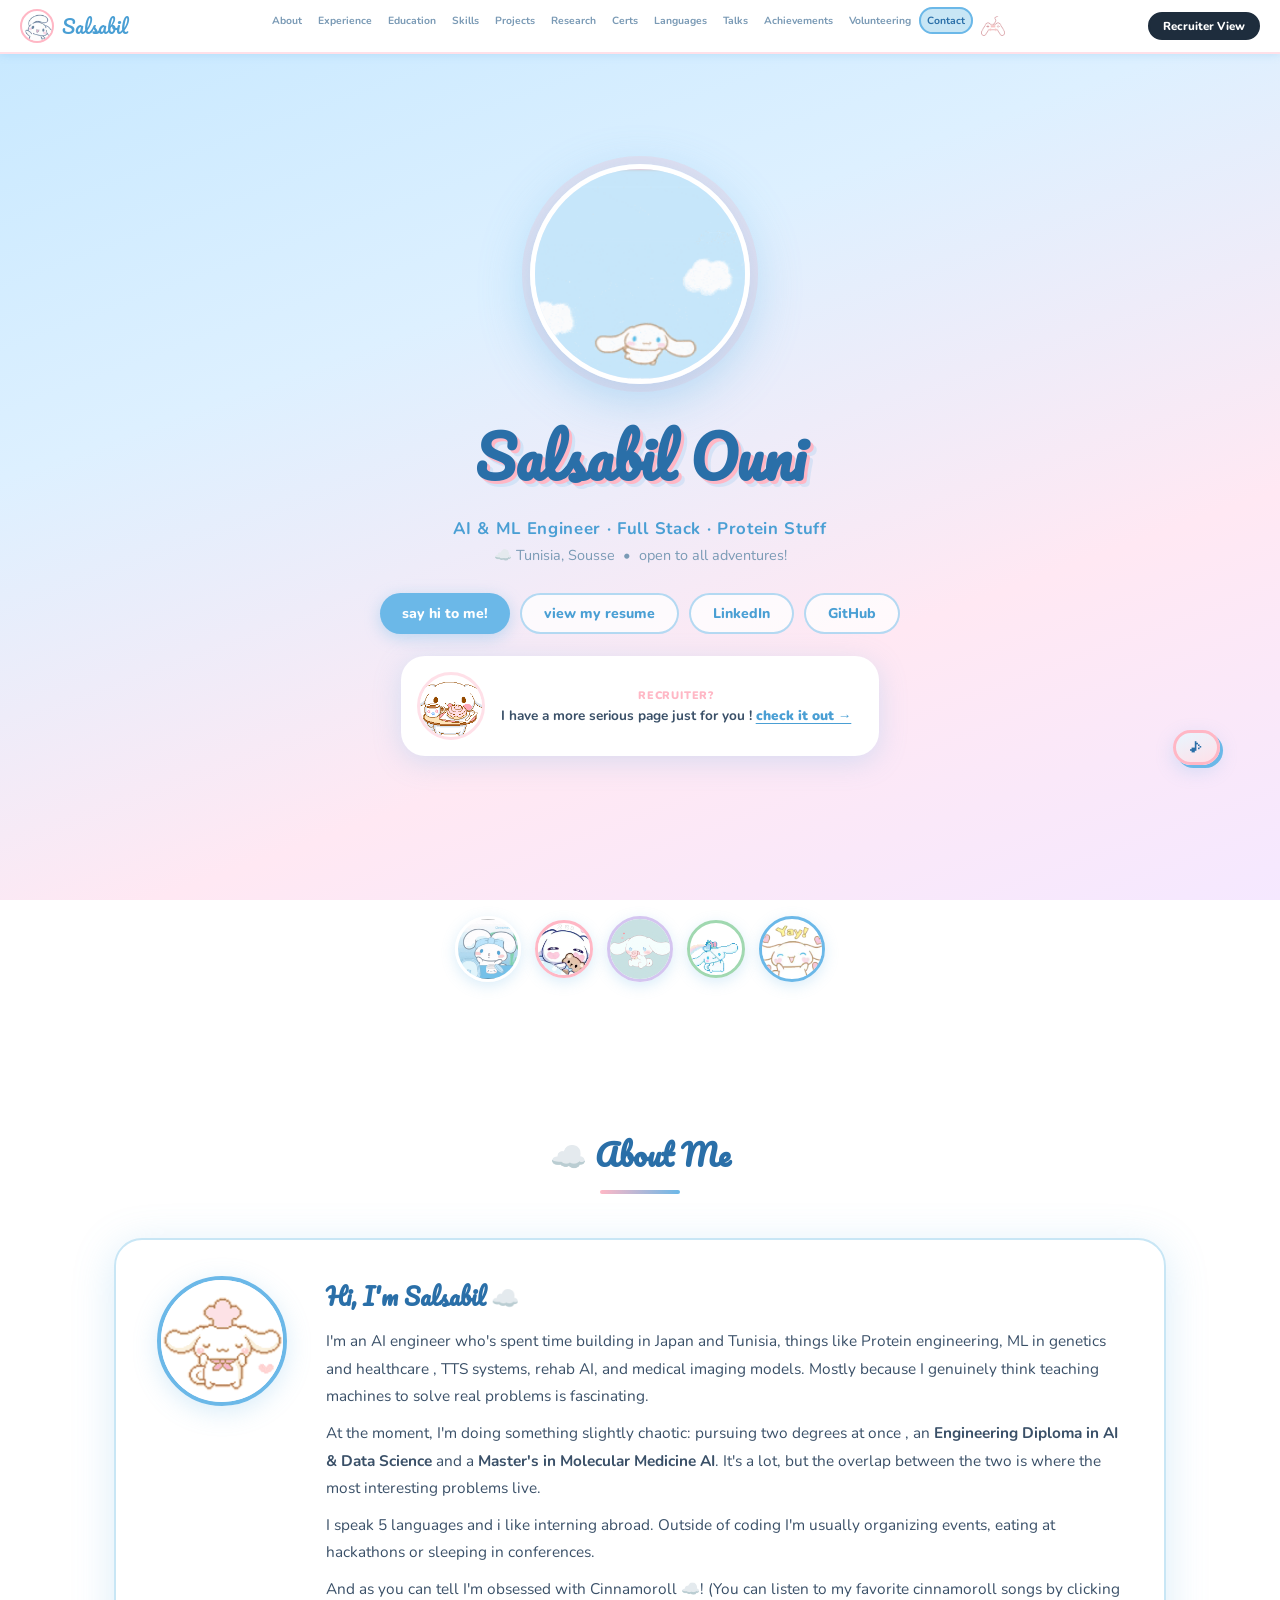
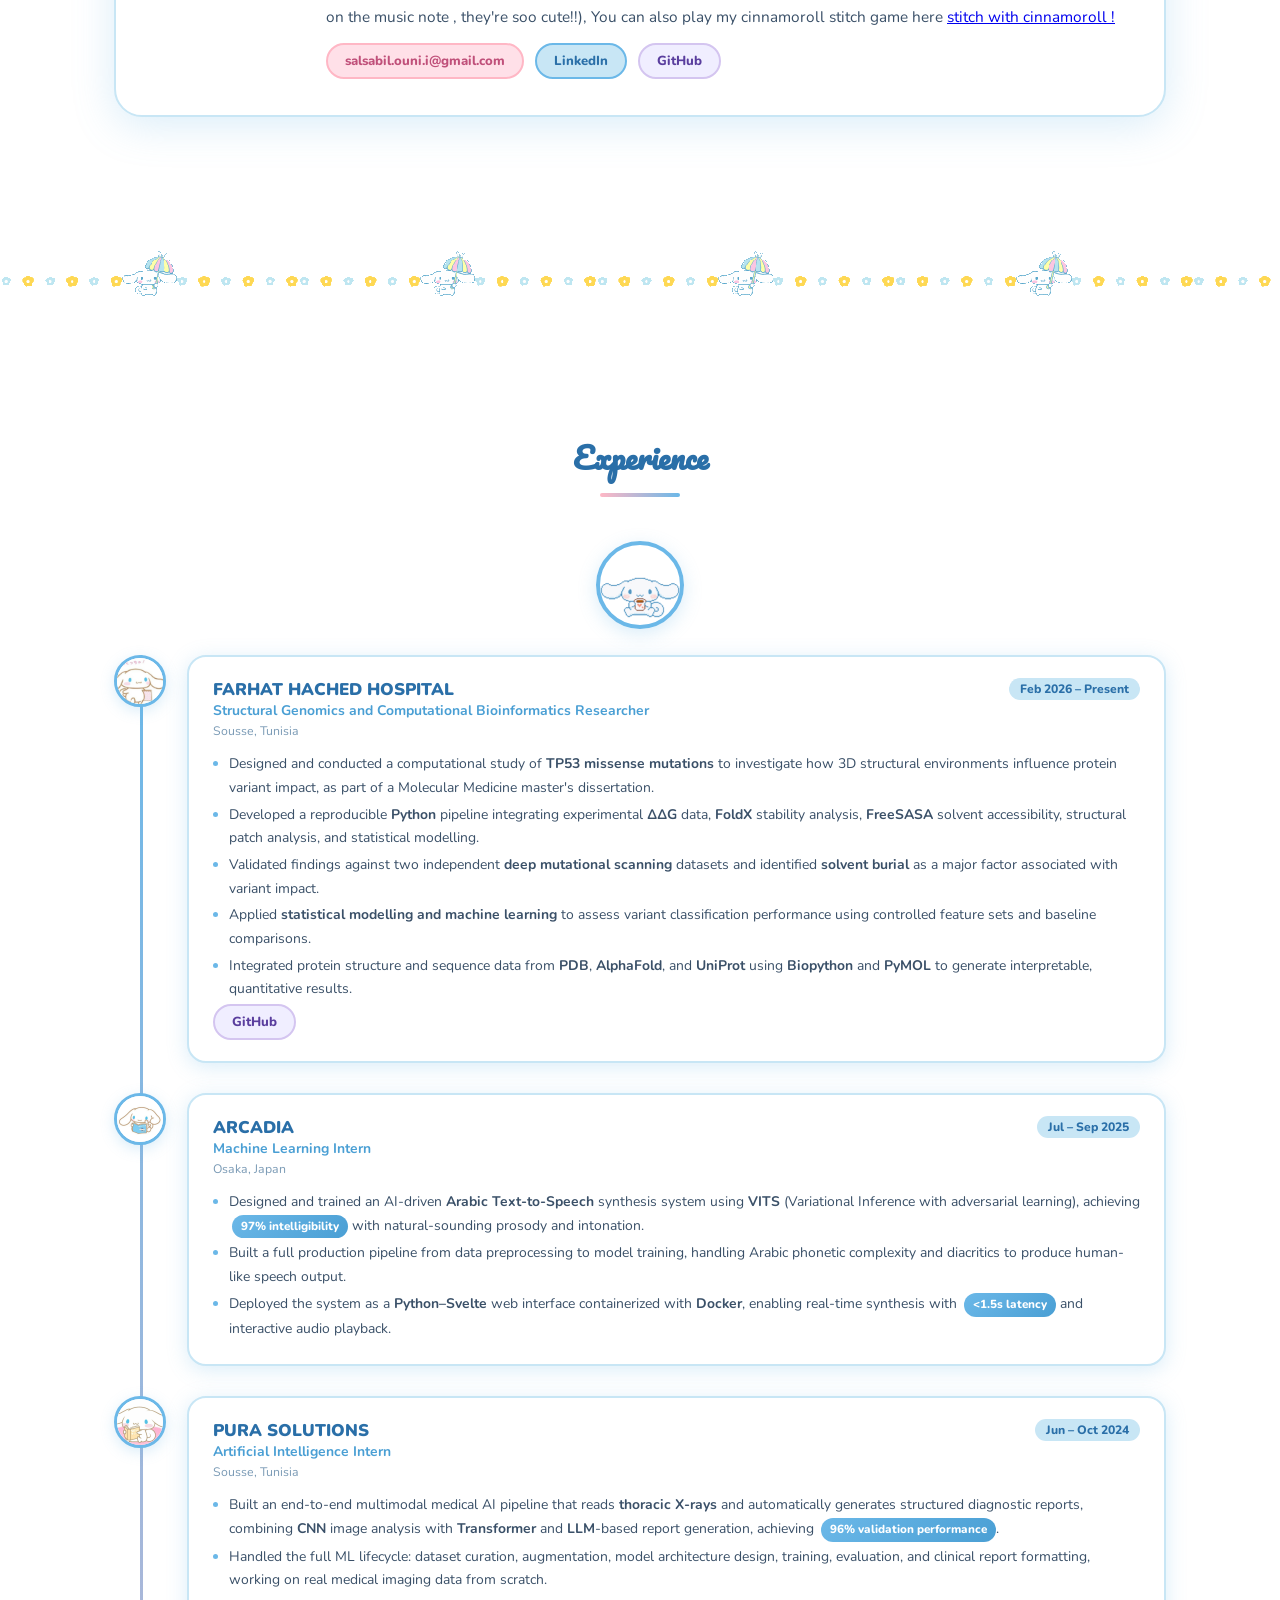
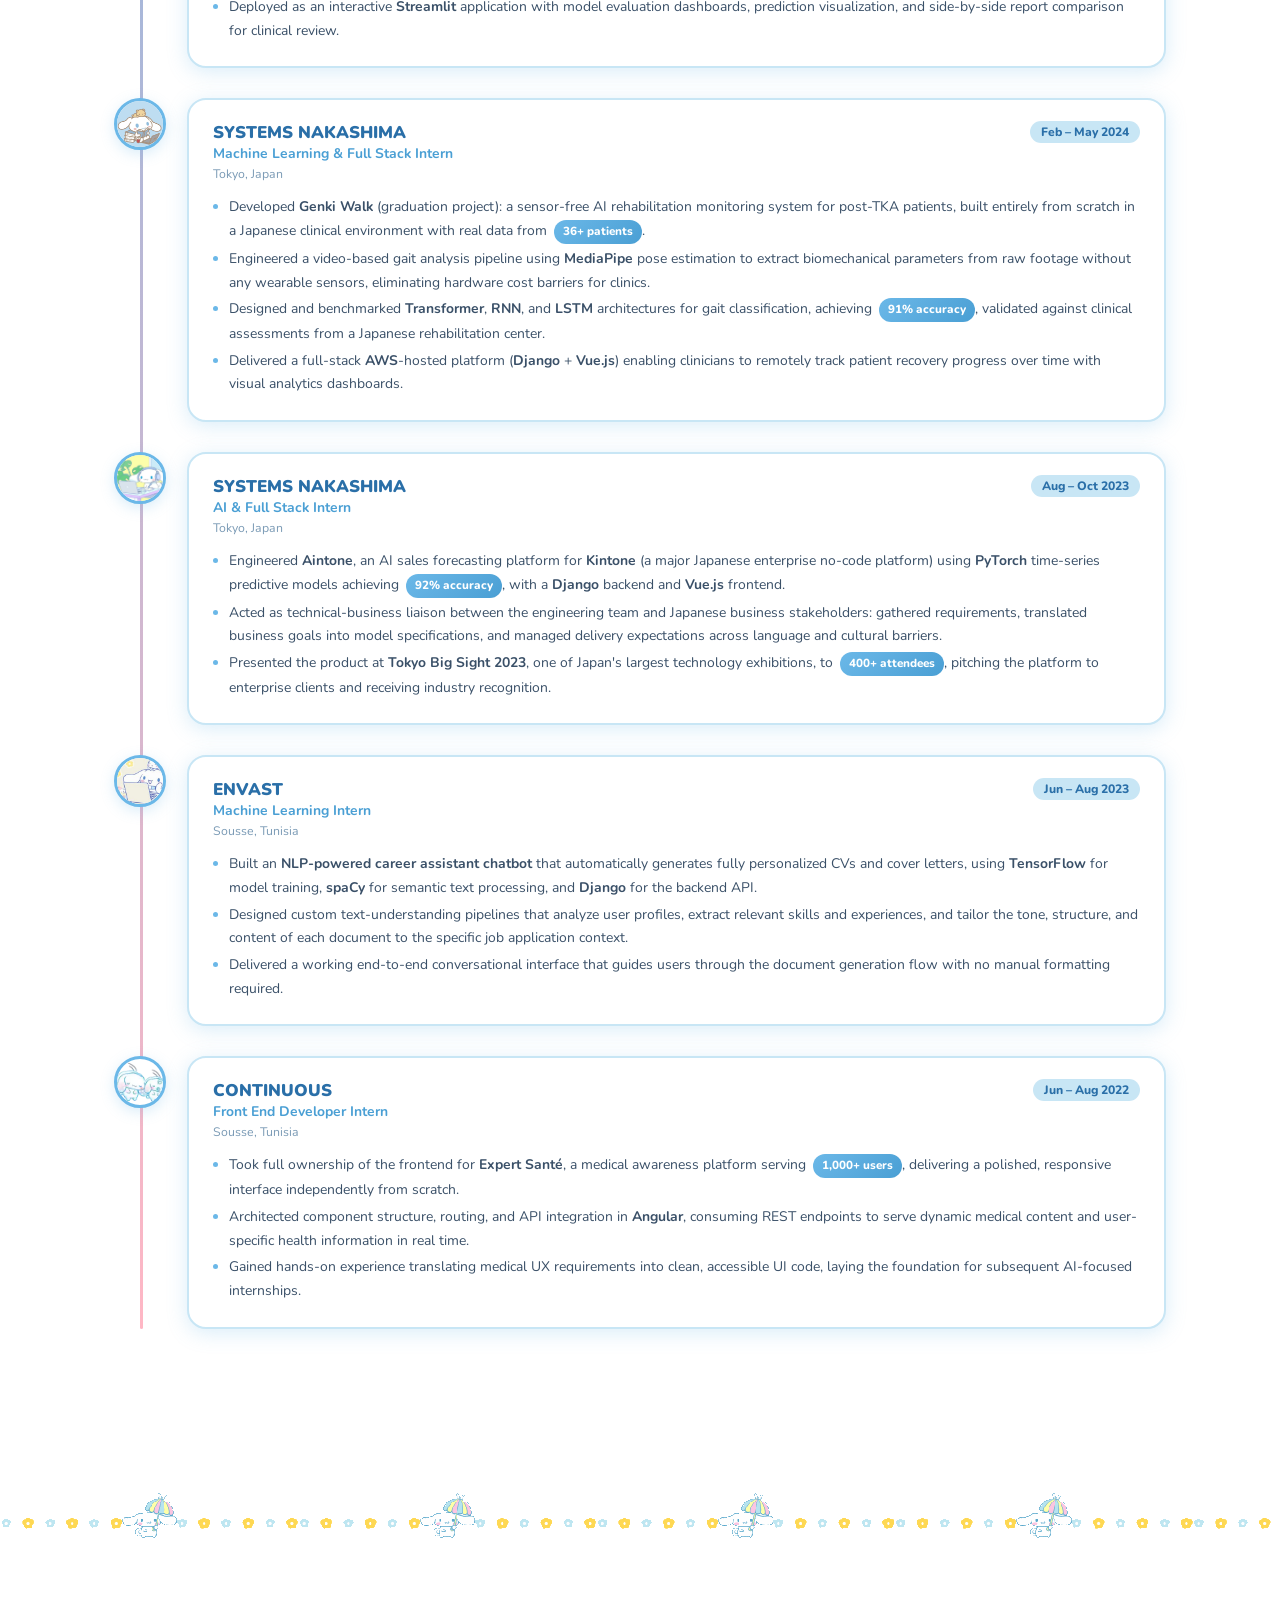
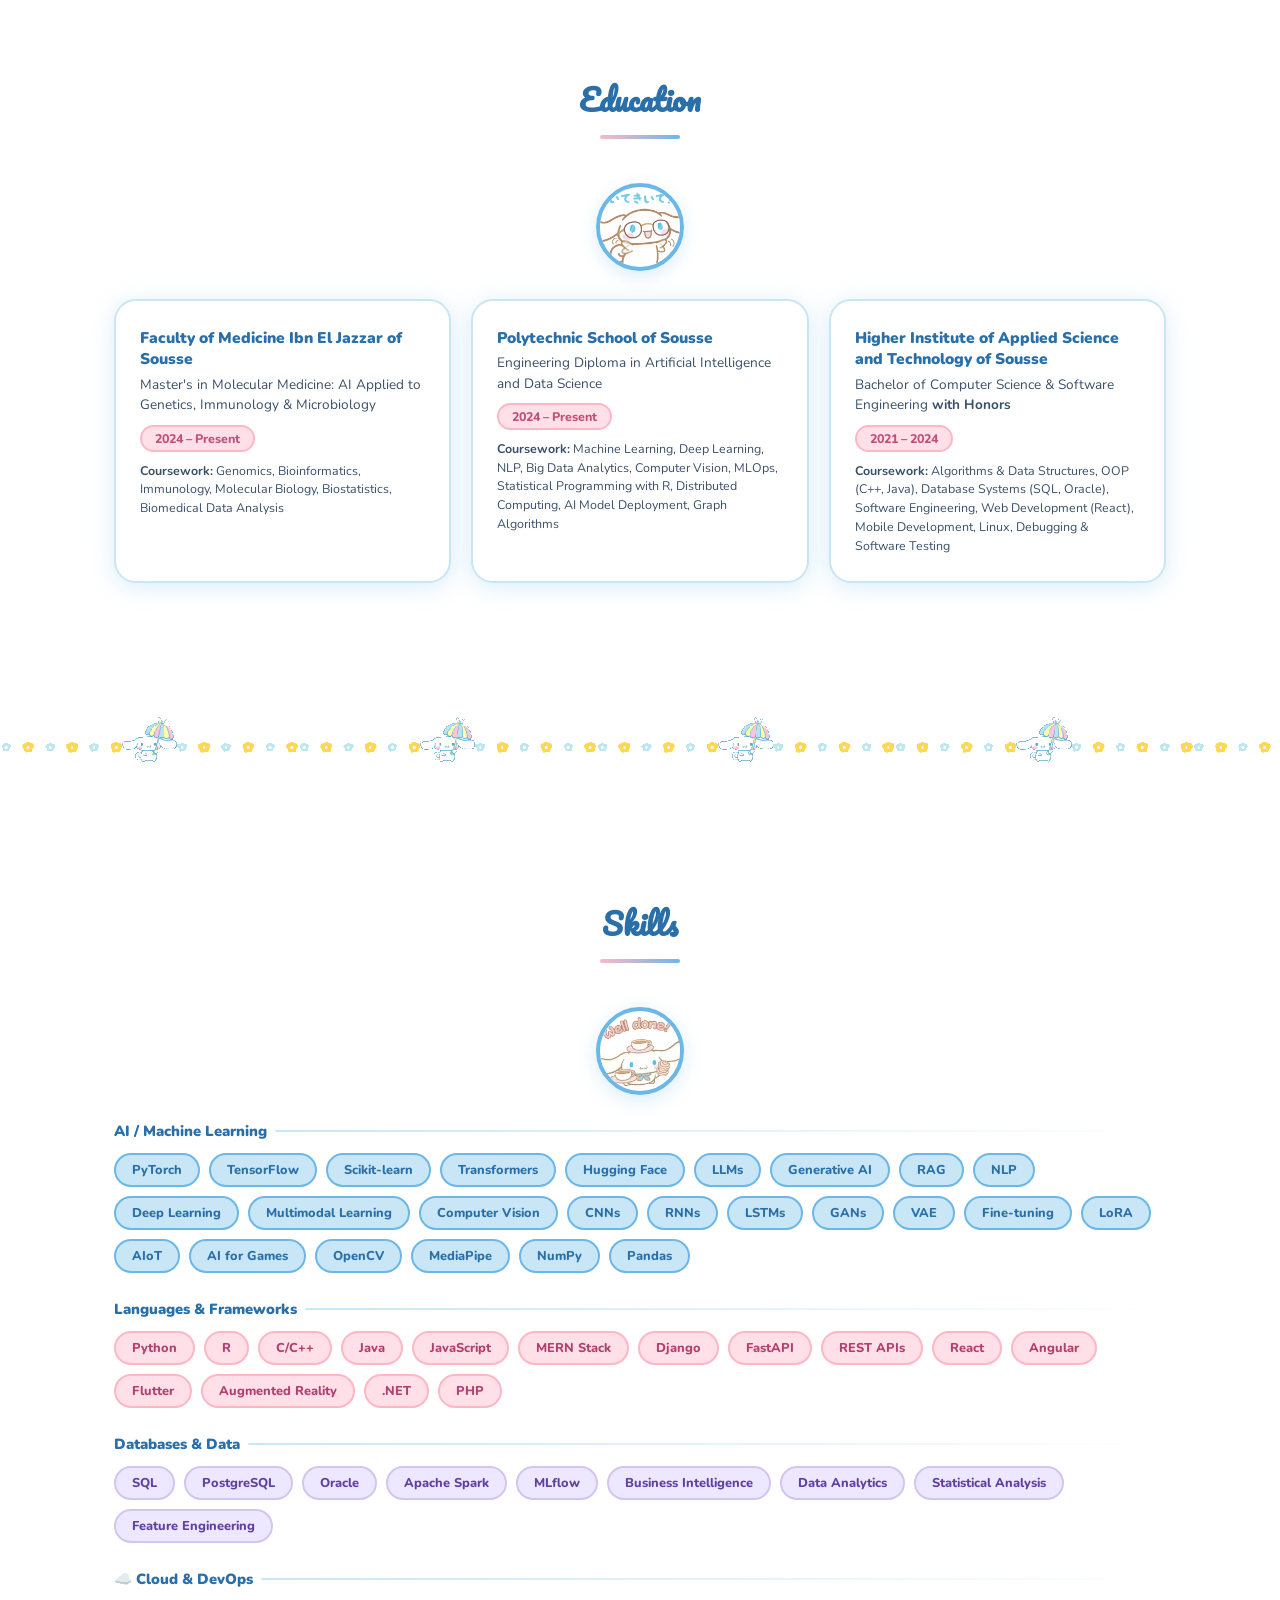
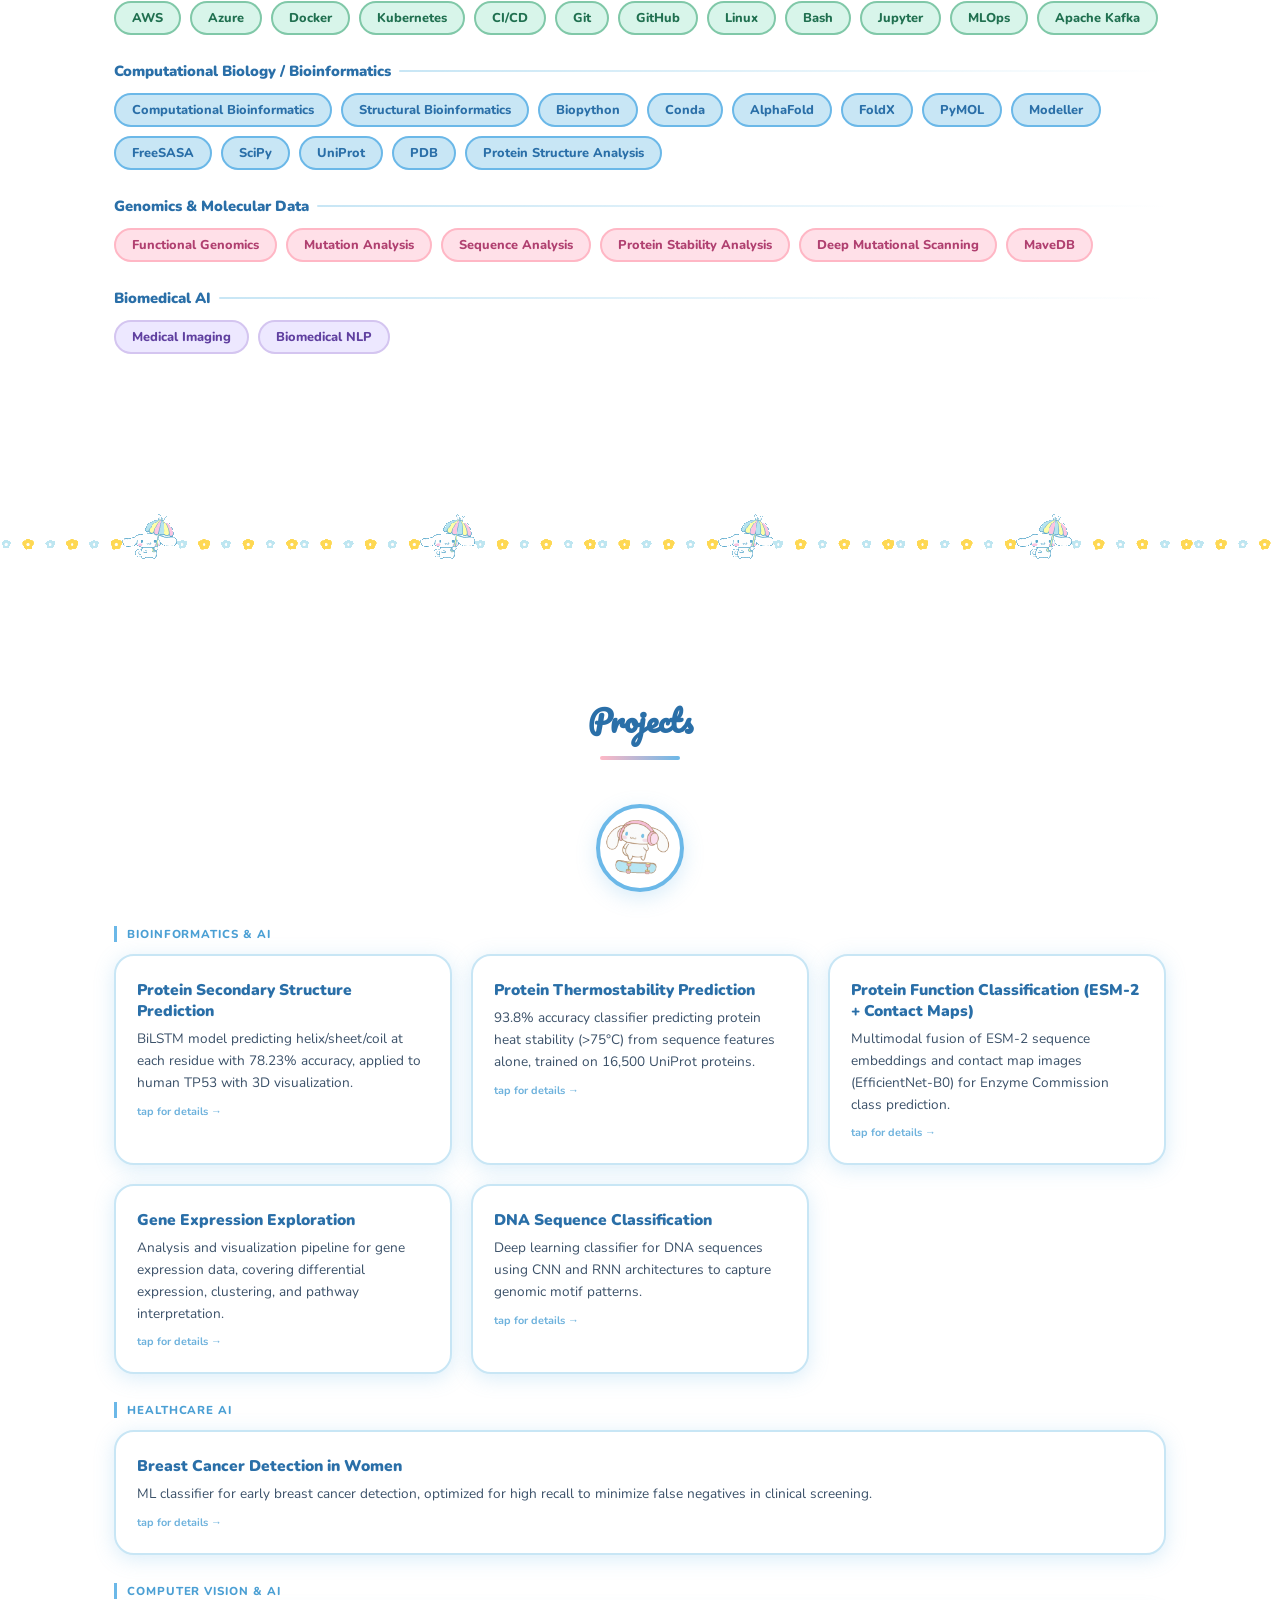
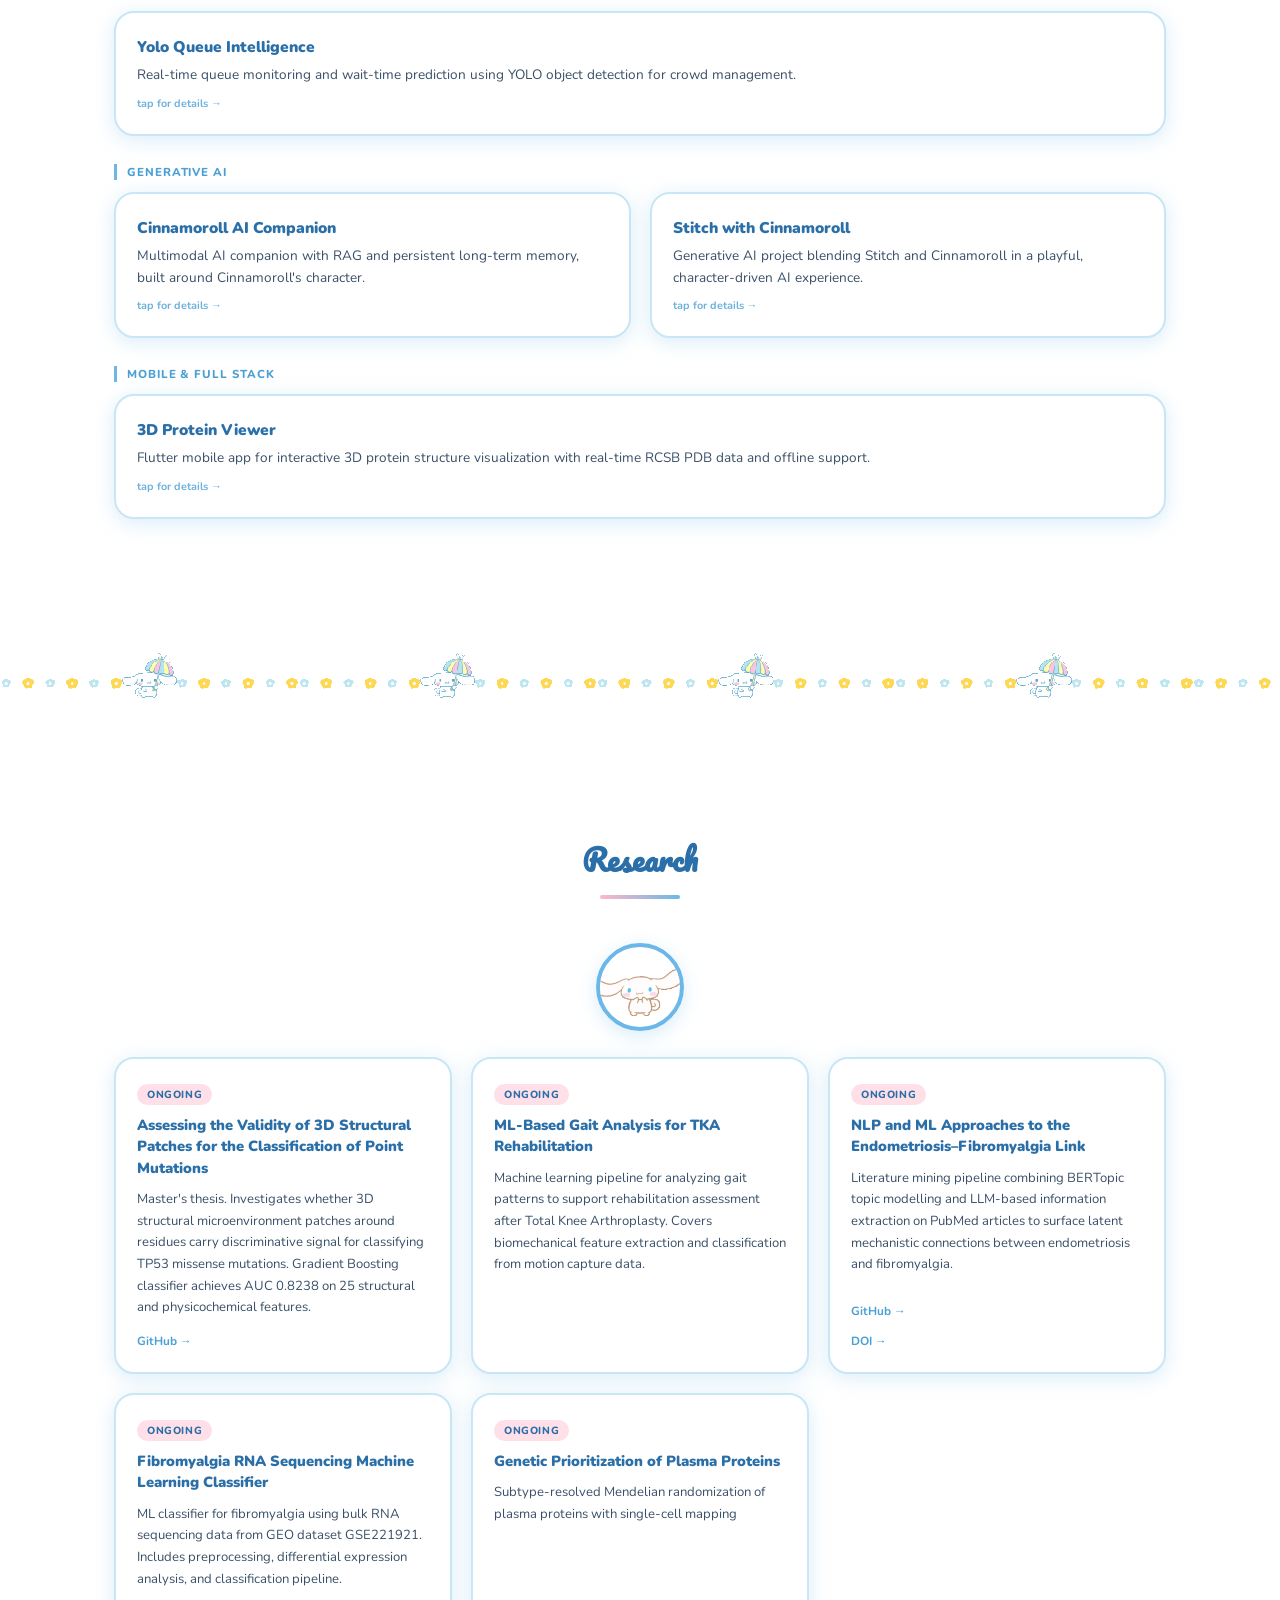
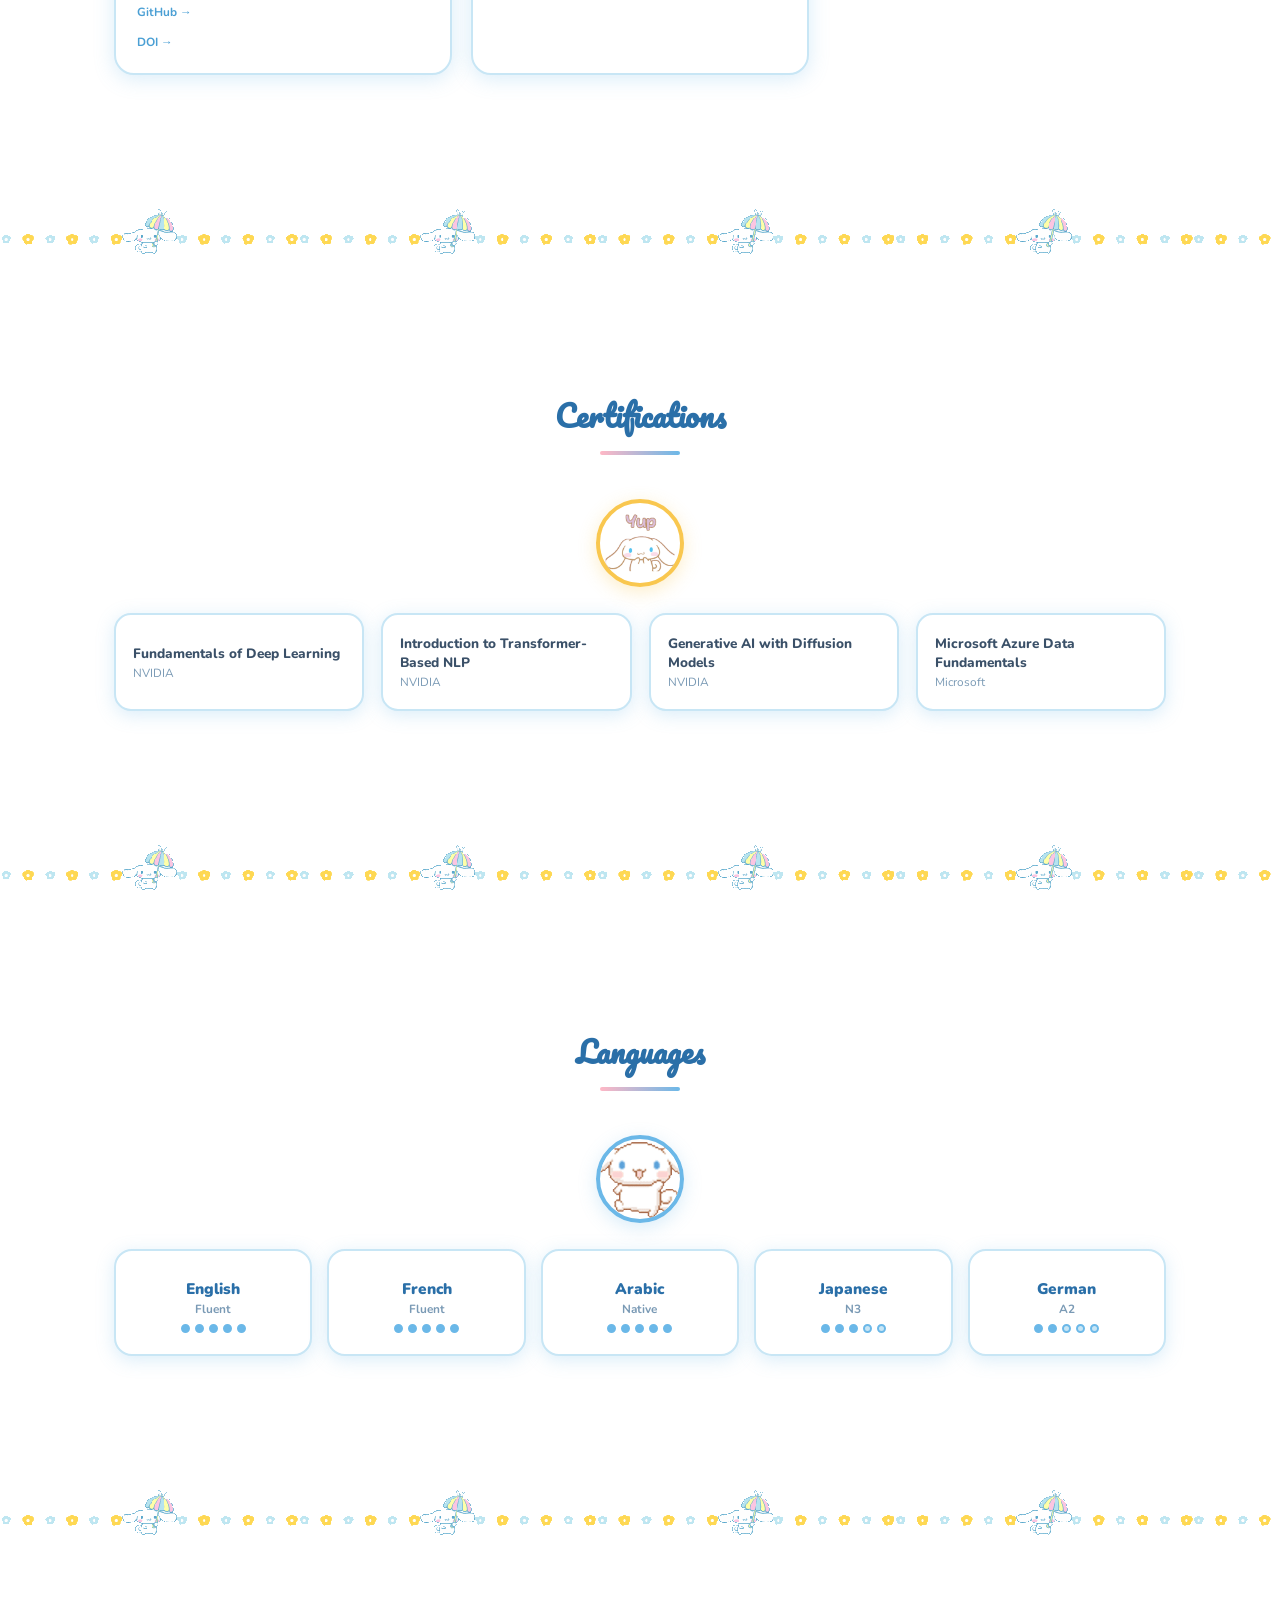
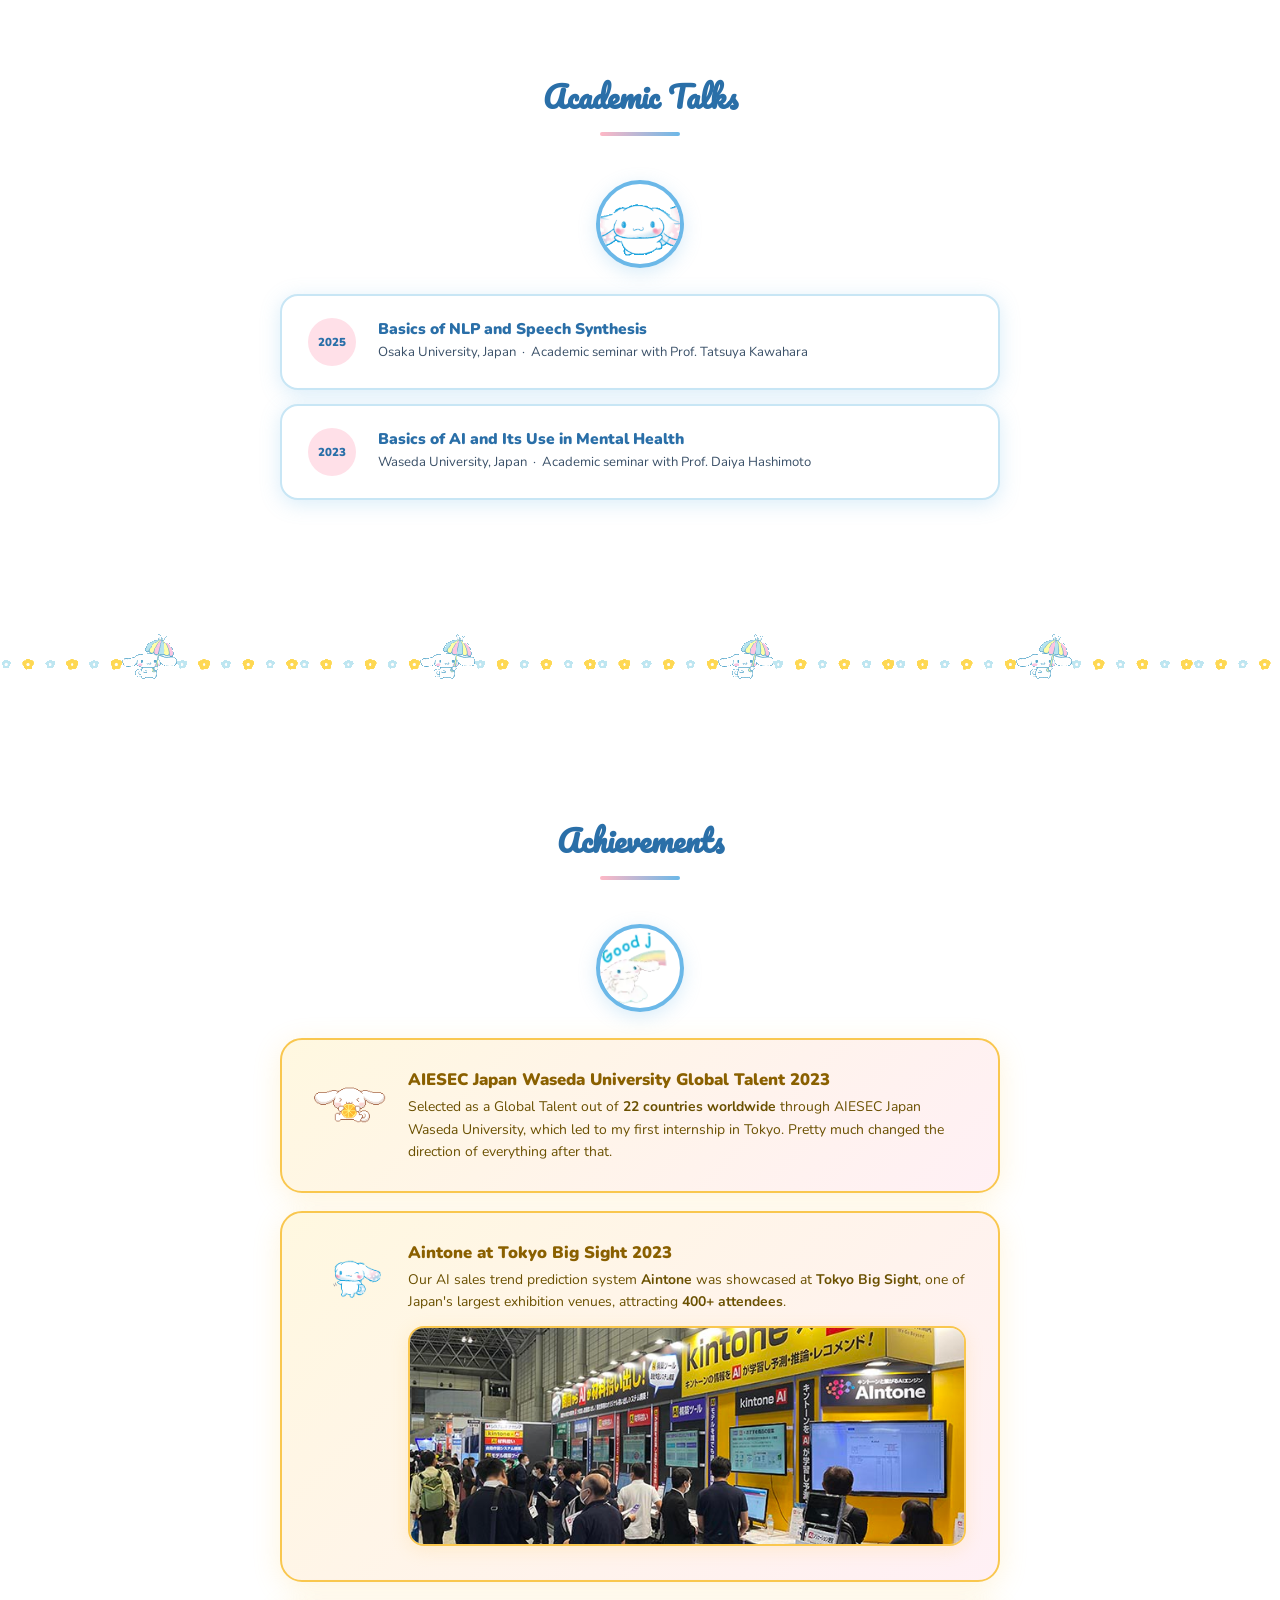
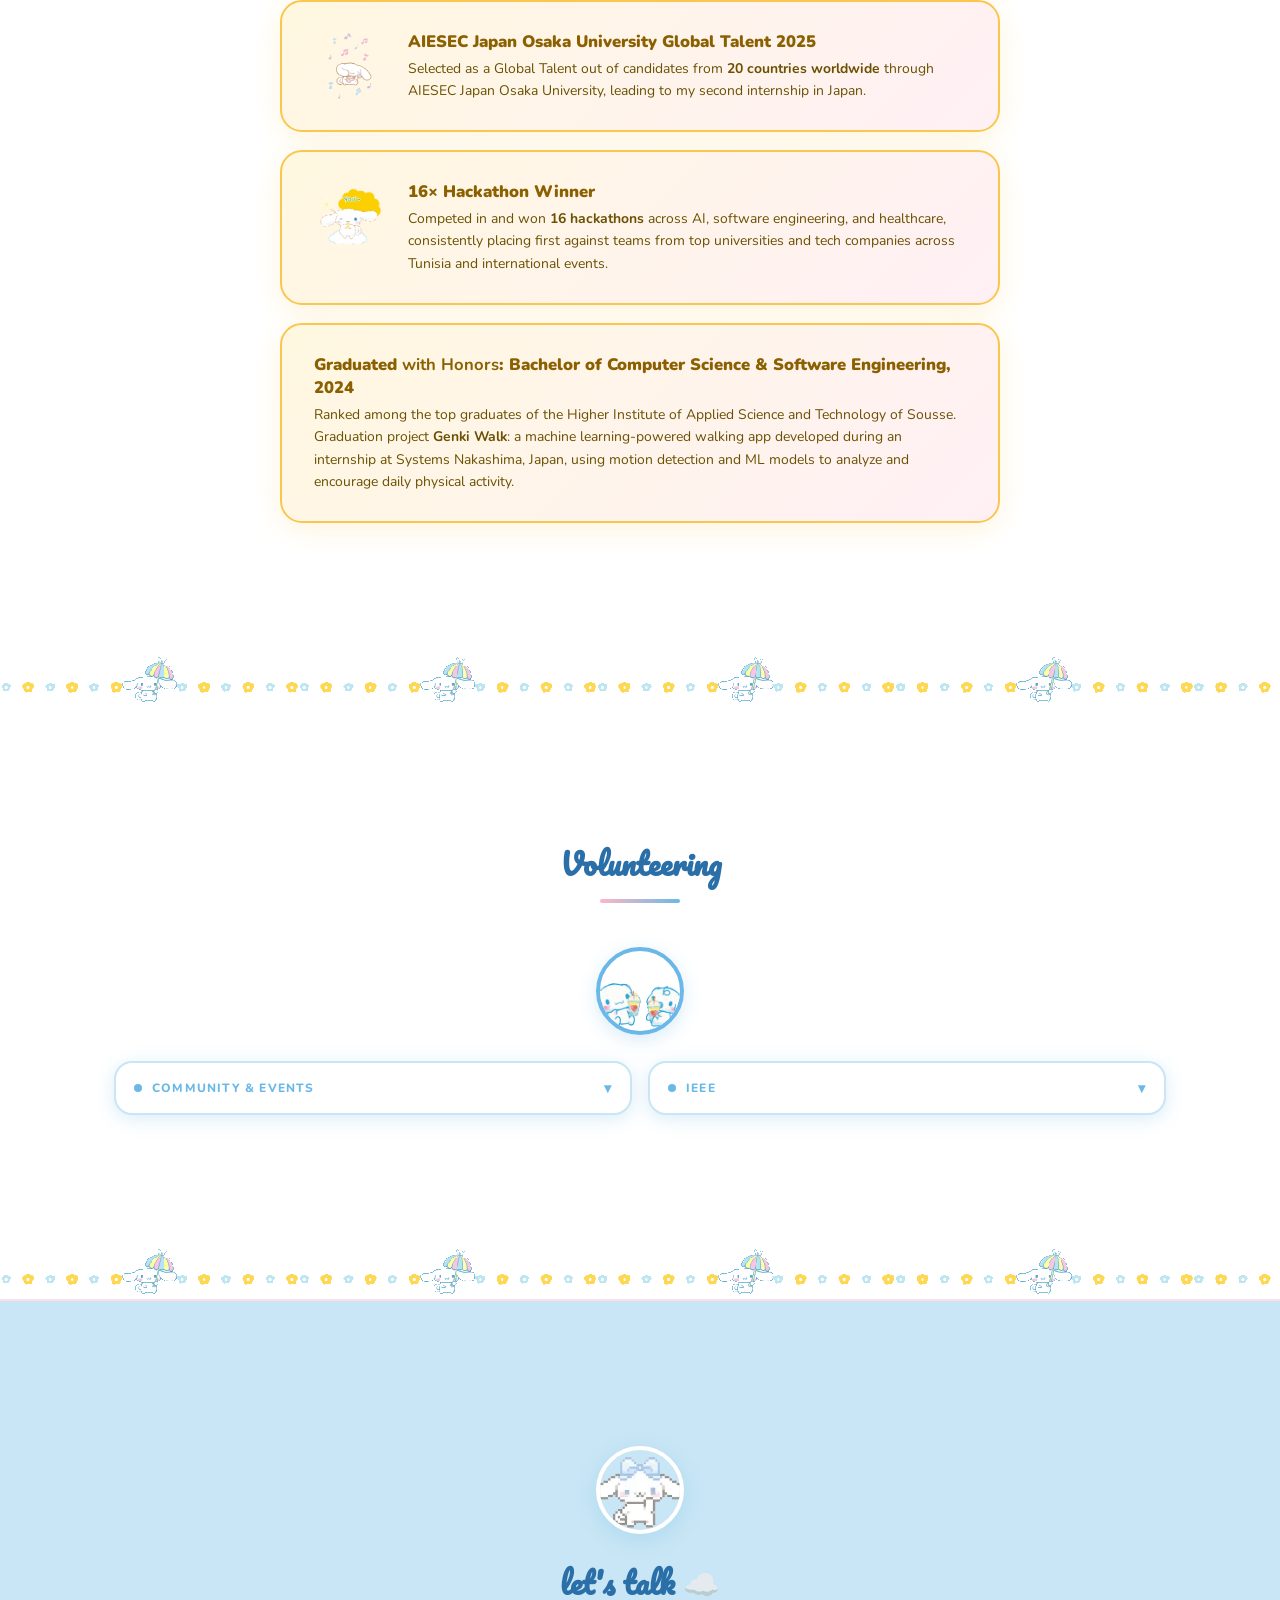
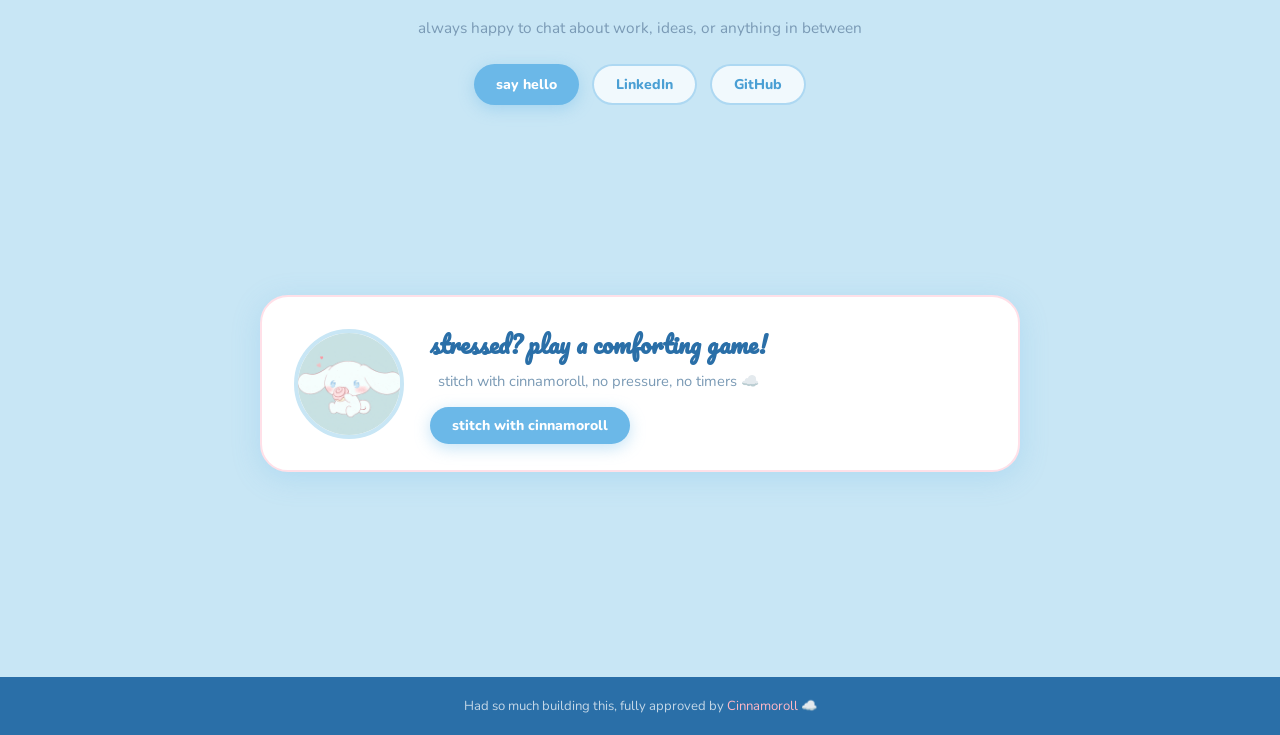
==== commit 9a8b42c1: "update edu" ====
--- a/index.html
+++ b/index.html
@@ -235,18 +235,21 @@
   <div class="edu-grid">
     <div class="edu-card reveal">
       <div class="edu-school">Faculty of Medicine Ibn El Jazzar of Sousse</div>
-      <div class="edu-deg">Master's in Molecular Medicine ,  AI applied to Genetics, Immunology &amp; Microbiology</div>
+      <div class="edu-deg">Master's in Molecular Medicine: AI Applied to Genetics, Immunology &amp; Microbiology</div>
       <span class="edu-yr">2024 – Present</span>
+      <div class="edu-courses"><strong>Coursework:</strong> Genomics, Bioinformatics, Immunology, Molecular Biology, Biostatistics, Biomedical Data Analysis</div>
     </div>
     <div class="edu-card reveal">
       <div class="edu-school">Polytechnic School of Sousse</div>
       <div class="edu-deg">Engineering Diploma in Artificial Intelligence and Data Science</div>
       <span class="edu-yr">2024 – Present</span>
+      <div class="edu-courses"><strong>Coursework:</strong> Machine Learning, Deep Learning, NLP, Big Data Analytics, Computer Vision, MLOps, Statistical Programming with R, Distributed Computing, AI Model Deployment, Graph Algorithms</div>
     </div>
     <div class="edu-card reveal">
       <div class="edu-school">Higher Institute of Applied Science and Technology of Sousse</div>
       <div class="edu-deg">Bachelor of Computer Science &amp; Software Engineering <strong>with Honors</strong></div>
       <span class="edu-yr">2021 – 2024</span>
+      <div class="edu-courses"><strong>Coursework:</strong> Algorithms &amp; Data Structures, OOP (C++, Java), Database Systems (SQL, Oracle), Software Engineering, Web Development (React), Mobile Development, Linux, Debugging &amp; Software Testing</div>
     </div>
   </div>
 </section>
@@ -292,47 +295,116 @@
   <div class="proj-gifs">
     <div class="pg"><img src="gifs/18-1.png" alt="" /></div>
   </div>
+  <div class="proj-cat-label">Bioinformatics &amp; AI</div>
   <div class="proj-grid">
-
-    <div class="pc reveal"
-      data-name="Per-Residue Protein Secondary Structure Prediction" 
-      data-desc="Deep learning pipeline predicting per-residue secondary structure (helix, sheet, coil) on protein sequences. Compares four architectures : CNN, BiGRU, BiLSTM, and hybrid, with the BiLSTM achieving 78.23% accuracy. Applied to the real human TP53 tumor suppressor with interactive 3D visualization."
+    <div class="pc reveal"
+      data-name="Per-Residue Protein Secondary Structure Prediction"
+      data-desc="Deep learning pipeline predicting per-residue secondary structure (helix, sheet, coil) on protein sequences. Compares four architectures: CNN, BiGRU, BiLSTM, and hybrid BiLSTM achieving 78.23% accuracy. Applied to human TP53 with interactive 3D visualization."
       data-tech="PyTorch,BiLSTM,CNN,BiGRU,NumPy,scikit-learn,py3Dmol,Matplotlib"
       data-video="media/protein_secondary_structure_predictor.mp4"
       data-demo="" data-github="https://github.com/Salsabil-Ouni/Per-Residue-Protein-Secondary-Structure-Prediction">
-      <div class="pc-name">Per-Residue Secondary Structure Prediction</div>
+      <div class="pc-name">Protein Secondary Structure Prediction</div>
       <div class="pc-desc">BiLSTM model predicting helix/sheet/coil at each residue with 78.23% accuracy, applied to human TP53 with 3D visualization.</div>
       <div class="pc-hint">tap for details →</div>
     </div>
-
-    <div class="pc reveal"
-      data-name="Protein 3D Viewer" 
+    <div class="pc reveal"
+      data-name="Protein Thermostability Prediction"
+      data-desc="Binary classifier predicting whether a protein survives extreme heat (>75°C) from sequence alone, no 3D structure needed. Trained on 16,500 UniProt proteins with 429 extracted features, achieving 93.8% accuracy and 0.983 ROC-AUC with HistGradientBoosting."
+      data-tech="Python,scikit-learn,Streamlit,pandas,NumPy,UniProt"
+      data-demo="" data-github="https://github.com/Salsabil-Ouni/Protein-Thermostability-Prediction">
+      <div class="pc-name">Protein Thermostability Prediction</div>
+      <div class="pc-desc">93.8% accuracy classifier predicting protein heat stability (&gt;75°C) from sequence features alone, trained on 16,500 UniProt proteins.</div>
+      <div class="pc-hint">tap for details →</div>
+    </div>
+    <div class="pc reveal"
+      data-name="Protein Function Classification via ESM-2 and Contact Map Fusion"
+      data-desc="Multimodal deep learning pipeline that fuses ESM-2 protein language model embeddings with predicted contact maps (EfficientNet-B0) to classify proteins into Enzyme Commission (EC) classes. Combines sequence-level and structural-level representations for richer function prediction."
+      data-tech="Python,ESM-2,EfficientNet-B0,PyTorch,scikit-learn,pandas,NumPy,Transformers"
+      data-demo="" data-github="https://github.com/Salsabil-Ouni/Protein-Function-Classification-via-ESM--2-and-Contact-Map-Fusion">
+      <div class="pc-name">Protein Function Classification (ESM-2 + Contact Maps)</div>
+      <div class="pc-desc">Multimodal fusion of ESM-2 sequence embeddings and contact map images (EfficientNet-B0) for Enzyme Commission class prediction.</div>
+      <div class="pc-hint">tap for details →</div>
+    </div>
+    <div class="pc reveal"
+      data-name="Gene Expression Exploration"
+      data-desc="Exploratory analysis and visualization pipeline for gene expression datasets. Includes differential expression analysis, dimensionality reduction, clustering, and biological pathway interpretation."
+      data-tech="Python,R,pandas,seaborn,scikit-learn"
+      data-demo="" data-github="https://github.com/Salsabil-Ouni/Gene-expression">
+      <div class="pc-name">Gene Expression Exploration</div>
+      <div class="pc-desc">Analysis and visualization pipeline for gene expression data, covering differential expression, clustering, and pathway interpretation.</div>
+      <div class="pc-hint">tap for details →</div>
+    </div>
+    <div class="pc reveal"
+      data-name="DNA Sequence Classification"
+      data-desc="Deep learning model for classifying DNA sequences into functional categories. Uses convolutional and recurrent architectures to capture motif patterns and long-range dependencies in genomic sequences."
+      data-tech="Python,PyTorch,scikit-learn,Biopython,NumPy"
+      data-demo="" data-github="https://github.com/Salsabil-Ouni/DNA-Classification-">
+      <div class="pc-name">DNA Sequence Classification</div>
+      <div class="pc-desc">Deep learning classifier for DNA sequences using CNN and RNN architectures to capture genomic motif patterns.</div>
+      <div class="pc-hint">tap for details →</div>
+    </div>
+  </div>
+
+  <div class="proj-cat-label">Healthcare AI</div>
+  <div class="proj-grid">
+    <div class="pc reveal"
+      data-name="Breast Cancer Detection in Women"
+      data-desc="Machine learning pipeline for early breast cancer detection, combining clinical and imaging features to classify tumors as benign or malignant. Optimized for high recall to minimize false negatives."
+      data-tech="Python,scikit-learn,pandas,NumPy,Matplotlib"
+      data-demo="" data-github="">
+      <div class="pc-name">Breast Cancer Detection in Women</div>
+      <div class="pc-desc">ML classifier for early breast cancer detection, optimized for high recall to minimize false negatives in clinical screening.</div>
+      <div class="pc-hint">tap for details →</div>
+    </div>
+  </div>
+
+  <div class="proj-cat-label">Computer Vision &amp; AI</div>
+  <div class="proj-grid">
+    <div class="pc reveal"
+      data-name="Yolo Queue Intelligence"
+      data-desc="Real-time queue analysis system using YOLO object detection to monitor, count, and predict wait times in queuing scenarios. Provides actionable intelligence for crowd and queue management."
+      data-tech="Python,YOLO,OpenCV,NumPy"
+      data-demo="" data-github="https://github.com/Salsabil-Ouni/Queue-Intelligence">
+      <div class="pc-name">Yolo Queue Intelligence</div>
+      <div class="pc-desc">Real-time queue monitoring and wait-time prediction using YOLO object detection for crowd management.</div>
+      <div class="pc-hint">tap for details →</div>
+    </div>
+  </div>
+
+  <div class="proj-cat-label">Generative AI</div>
+  <div class="proj-grid">
+    <div class="pc reveal"
+      data-name="Cinnamoroll Multimodal AI Companion"
+      data-desc="A multimodal AI companion built around Cinnamoroll, featuring RAG (Retrieval-Augmented Generation) and long-term memory. Maintains persistent context across sessions, supports multimodal input, and creates a character-driven conversational experience that remembers past interactions."
+      data-tech="Python,RAG,LangChain,ChromaDB,OpenAI,Multimodal AI,Long-Term Memory"
+      data-demo="" data-github="https://github.com/Salsabil-Ouni/Cinnamoroll-Multimodal-AI-Companion-with-RAG-and-Long-Term-Memory">
+      <div class="pc-name">Cinnamoroll AI Companion</div>
+      <div class="pc-desc">Multimodal AI companion with RAG and persistent long-term memory, built around Cinnamoroll's character.</div>
+      <div class="pc-hint">tap for details →</div>
+    </div>
+    <div class="pc reveal"
+      data-name="Stitch with Cinnamoroll"
+      data-desc="A creative generative AI project combining Stitch and Cinnamoroll characters in an interactive AI-driven experience. Explores character fusion, generative storytelling, and playful AI interaction design."
+      data-tech="Python,Generative AI,OpenAI"
+      data-demo="" data-github="https://github.com/Salsabil-Ouni/Stitch-with-Cinnamoroll">
+      <div class="pc-name">Stitch with Cinnamoroll</div>
+      <div class="pc-desc">Generative AI project blending Stitch and Cinnamoroll in a playful, character-driven AI experience.</div>
+      <div class="pc-hint">tap for details →</div>
+    </div>
+  </div>
+
+  <div class="proj-cat-label">Mobile &amp; Full Stack</div>
+  <div class="proj-grid">
+    <div class="pc reveal"
+      data-name="Protein 3D Viewer"
       data-desc="Flutter mobile app for interactive 3D protein structure visualization using the RCSB Protein Data Bank API. Features JWT authentication, real-time PDB data fetching, NGL.js molecular rendering inside a WebView, physicochemical property extraction, and offline support via Hive local storage."
       data-tech="Flutter,Dart,NGL.js,Riverpod,Hive,Firebase,dio,RCSB PDB API"
       data-video="media/protein3DViewer.mp4"
-
       data-demo="" data-github="https://github.com/Salsabil-Ouni/Protein-3D-Viewer">
-      <div class="pc-name">Protein 3D Viewer</div>
+      <div class="pc-name">3D Protein Viewer</div>
       <div class="pc-desc">Flutter mobile app for interactive 3D protein structure visualization with real-time RCSB PDB data and offline support.</div>
       <div class="pc-hint">tap for details →</div>
     </div>
-
-    <div class="pc reveal"
-      data-name="Protein Thermostability Prediction" 
-      data-desc="Binary classifier predicting whether a protein survives extreme heat (>75°C) from sequence alone , no 3D structure needed. Trained on 16,500 UniProt proteins with 429 extracted features (amino acid composition, dipeptide frequencies, physicochemical properties), achieving 93.8% accuracy and 0.983 ROC-AUC with HistGradientBoosting."
-      data-tech="Python,scikit-learn,Streamlit,pandas,NumPy,UniProt"
-      data-demo="" data-github="https://github.com/Salsabil-Ouni/Protein-Thermostability-Prediction">
-      <div class="pc-name">Protein Thermostability Prediction</div>
-      <div class="pc-desc">93.8% accuracy classifier predicting protein heat stability (>75°C) from sequence features alone, trained on 16,500 UniProt proteins.</div>
-      <div class="pc-hint">tap for details →</div>
-    </div>
-
-    <div class="pc reveal" style="background:var(--sky-light);border-color:var(--blue);cursor:default;">
-      
-      <div class="pc-name">more coming soon !! </div>
-      <div class="pc-desc">always building something new: NLP, healthcare, whatever turns out to be interesting (and cinnamoroll themed when possible!).</div>
-    </div>
-
   </div>
 </section>
 </div>
@@ -365,6 +437,7 @@
       <div class="rc-title">NLP and ML Approaches to the Endometriosis–Fibromyalgia Link</div>
       <div class="rc-desc">Literature mining pipeline combining BERTopic topic modelling and LLM-based information extraction on PubMed articles to surface latent mechanistic connections between endometriosis and fibromyalgia.</div>
                 <a class="rc-link" href="https://github.com/Salsabil-Ouni/LLM-Based-NLP-Analysis-of-Fibromyalgia-and-Chronic-Pain-Subreddits" target="_blank" rel="noopener">GitHub →</a>
+      <a class="rc-link" href="https://doi.org/10.5281/zenodo.23286907" target="_blank" rel="noopener">DOI →</a>
 
     </div>
 
@@ -373,6 +446,13 @@
       <div class="rc-title">Fibromyalgia RNA Sequencing Machine Learning Classifier</div>
       <div class="rc-desc">ML classifier for fibromyalgia using bulk RNA sequencing data from GEO dataset GSE221921. Includes preprocessing, differential expression analysis, and classification pipeline.</div>
       <a class="rc-link" href="https://github.com/Salsabil-Ouni/Fibromyalgia-RNA-sequencing-Machine-Learning-Classifier-GSE221921." target="_blank" rel="noopener">GitHub →</a>
+      <a class="rc-link" href="https://doi.org/10.5281/zenodo.23265023" target="_blank" rel="noopener">DOI →</a>
+    </div>
+
+    <div class="rc reveal">
+      <div class="rc-top"><span class="rc-badge">ongoing</span></div>
+      <div class="rc-title">Genetic Prioritization of Plasma Proteins</div>
+      <div class="rc-desc">Subtype-resolved Mendelian randomization of plasma proteins with single-cell mapping</div>
     </div>
 
   </div>
--- a/css/style.css
+++ b/css/style.css
@@ -231,6 +231,7 @@
 .edu-school { font-weight:900; font-size:.97rem; color:var(--blue-dark); margin-bottom:5px; line-height:1.4; }
 .edu-deg    { font-size:.85rem; color:var(--text); line-height:1.5; margin-bottom:9px; }
 .edu-yr     { display:inline-block; background:var(--pink-light); color:#c0507a; padding:3px 13px; border-radius:99px; font-size:.78rem; font-weight:800; border:2px solid var(--pink); }
+.edu-courses { font-size:.78rem; color:var(--text-muted); margin-top:10px; line-height:1.5; }
 
 /* â•â• SKILLS â•â• */
 #skills-wrap { background:transparent; padding:65px 0; }
@@ -251,6 +252,8 @@
 .proj-gifs .pg { width:88px; height:88px; border-radius:50%; overflow:hidden; border:4px solid var(--blue); box-shadow:0 6px 20px var(--shadow); animation:bob 4s ease-in-out infinite; }
 .proj-gifs .pg img { width:100%; height:100%; object-fit:cover; display:block; }
 .proj-grid { display:grid; grid-template-columns:repeat(auto-fit,minmax(275px,1fr)); gap:19px; }
+.proj-cat-label { font-size:.72rem; font-weight:800; text-transform:uppercase; letter-spacing:.08em; color:var(--blue-mid); margin:28px 0 12px; border-left:3px solid var(--blue); padding-left:10px; }
+.proj-cat-label:first-of-type { margin-top:8px; }
 .pc {
   background:#fff; border-radius:20px; padding:23px 21px;
   box-shadow:0 4px 20px var(--shadow); border:2px solid var(--sky);
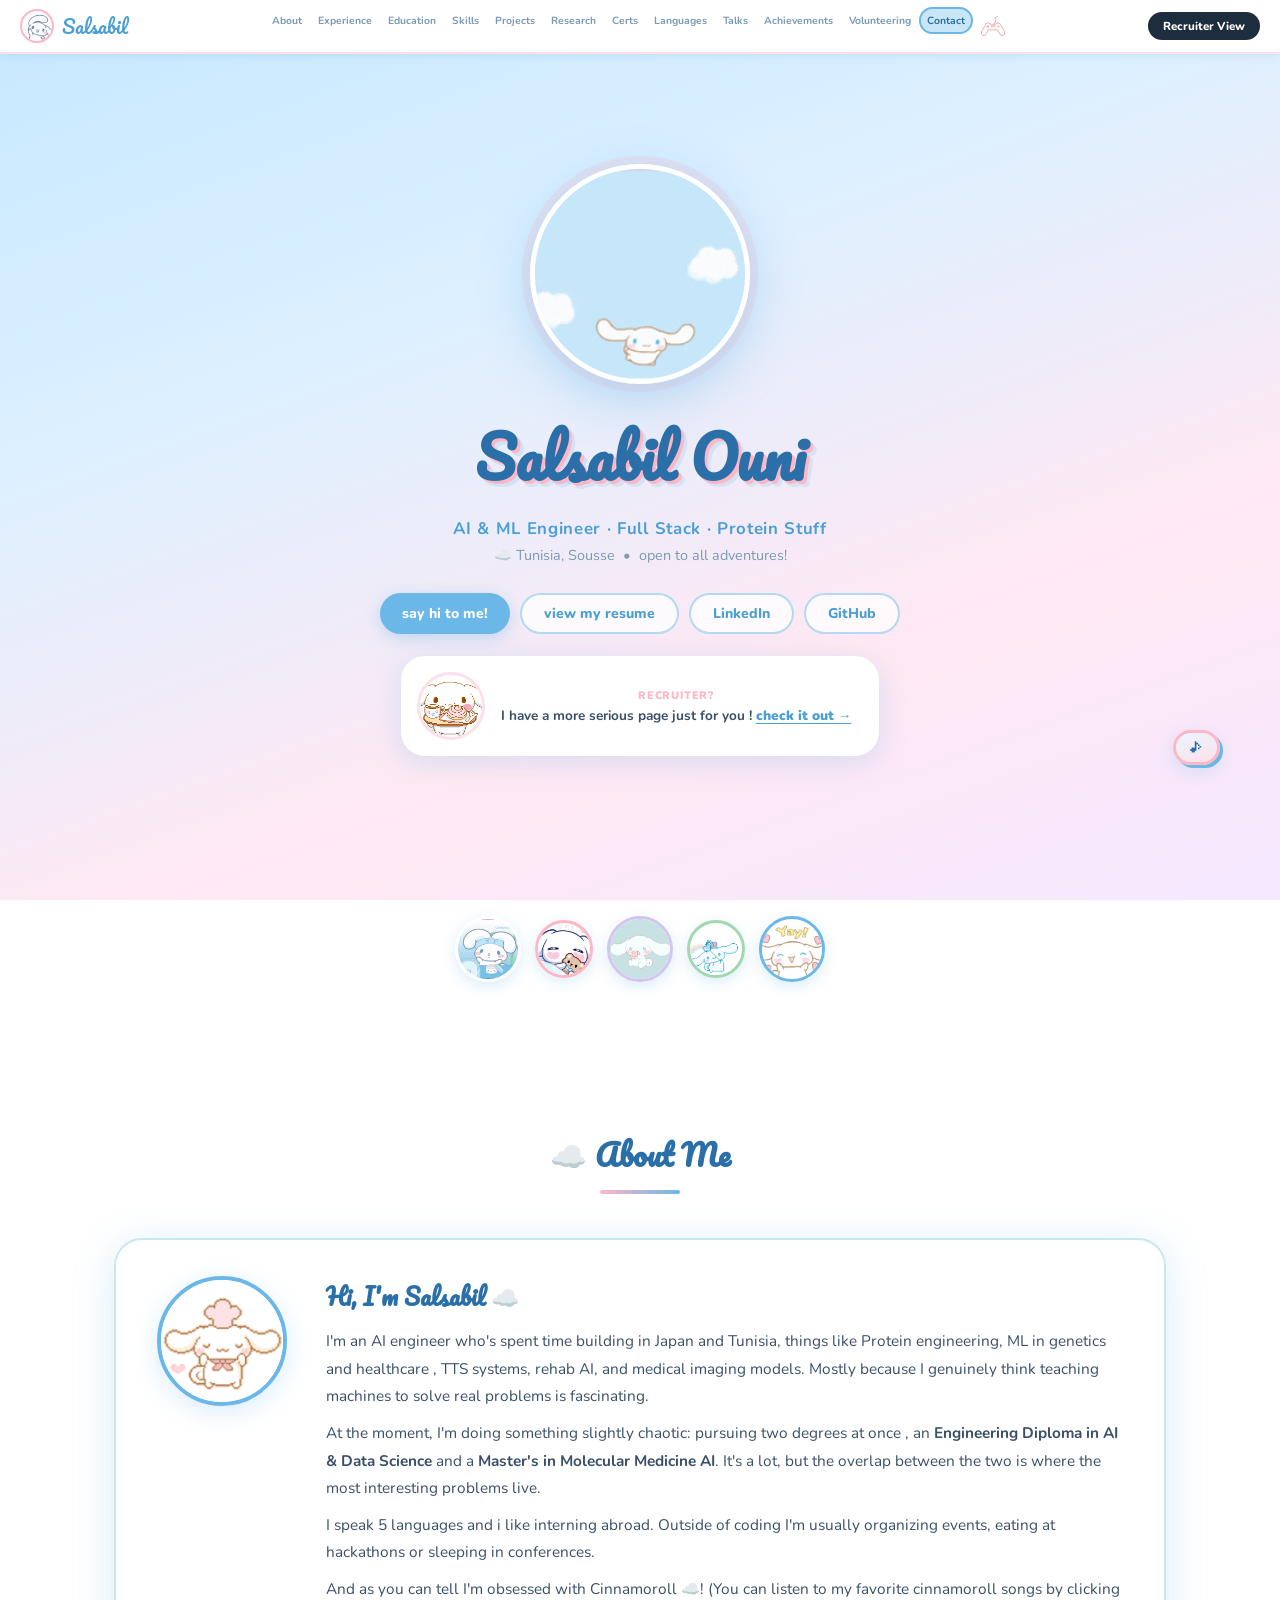
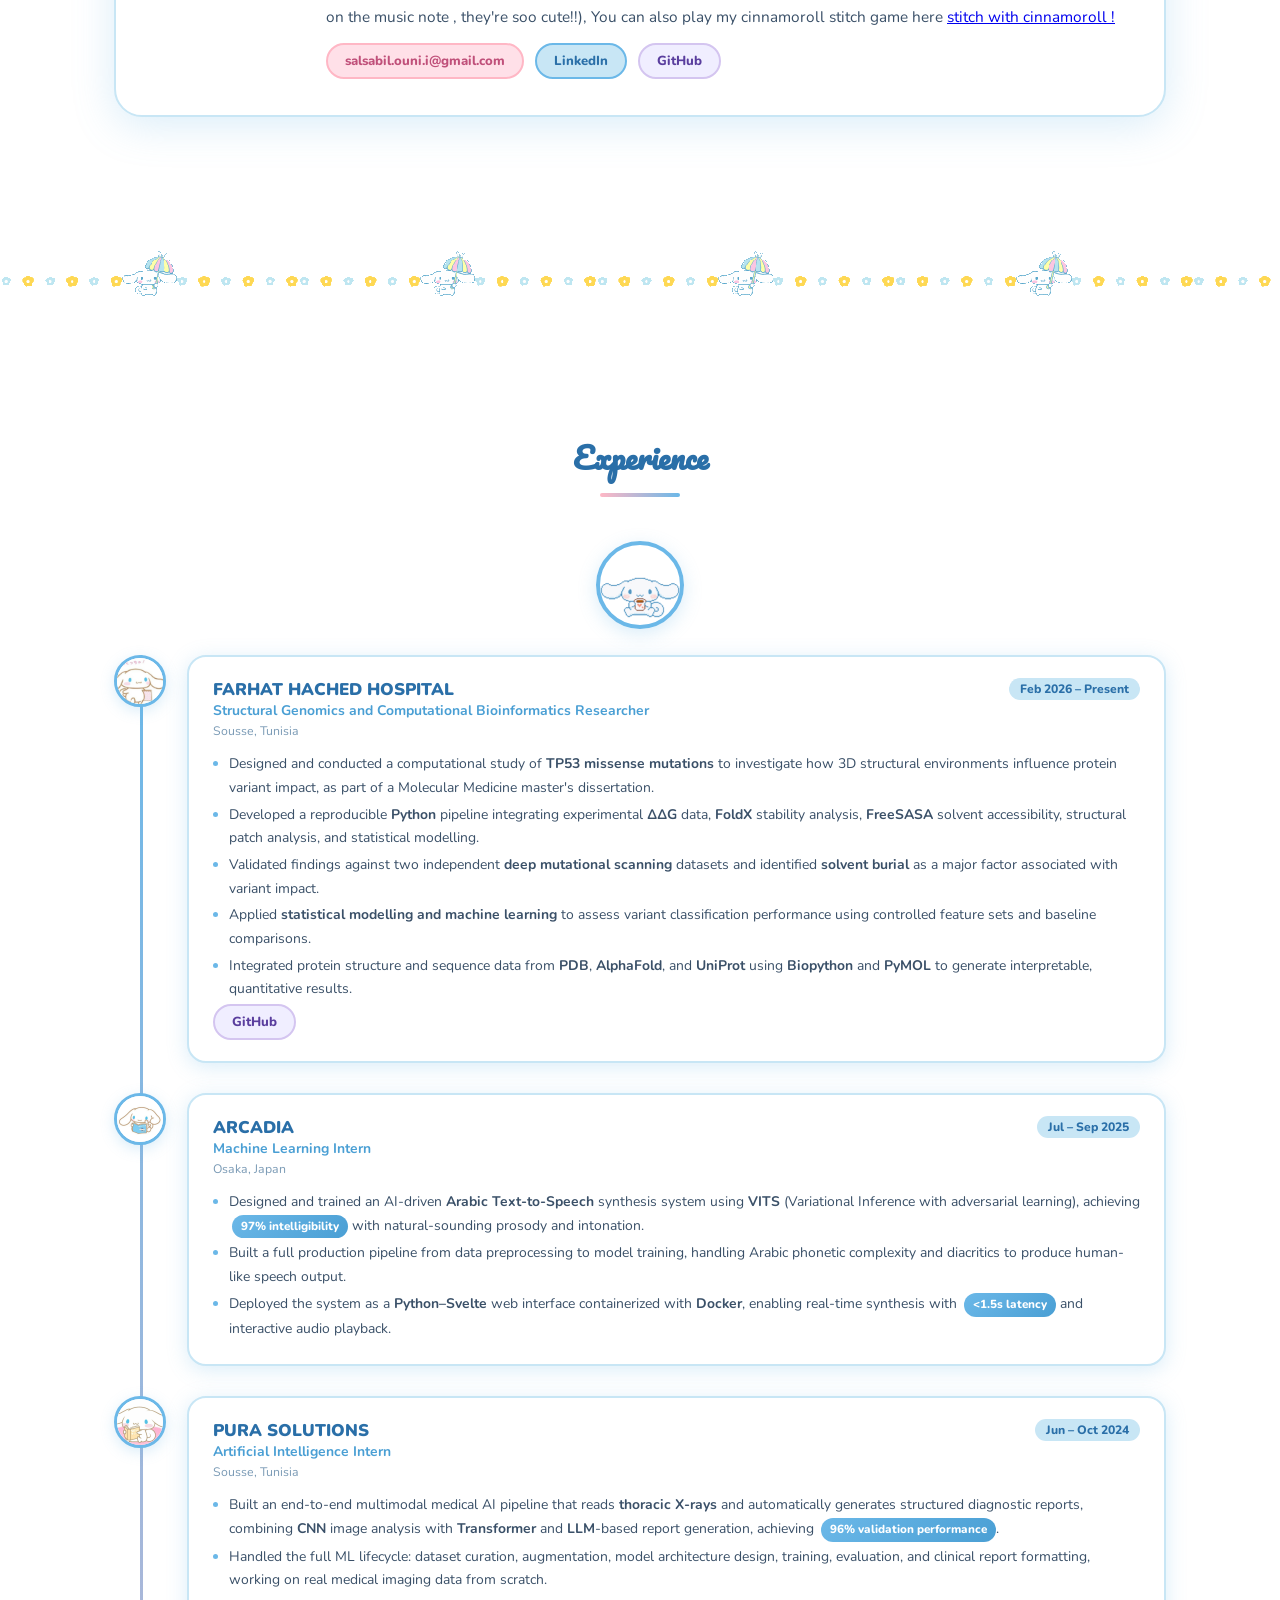
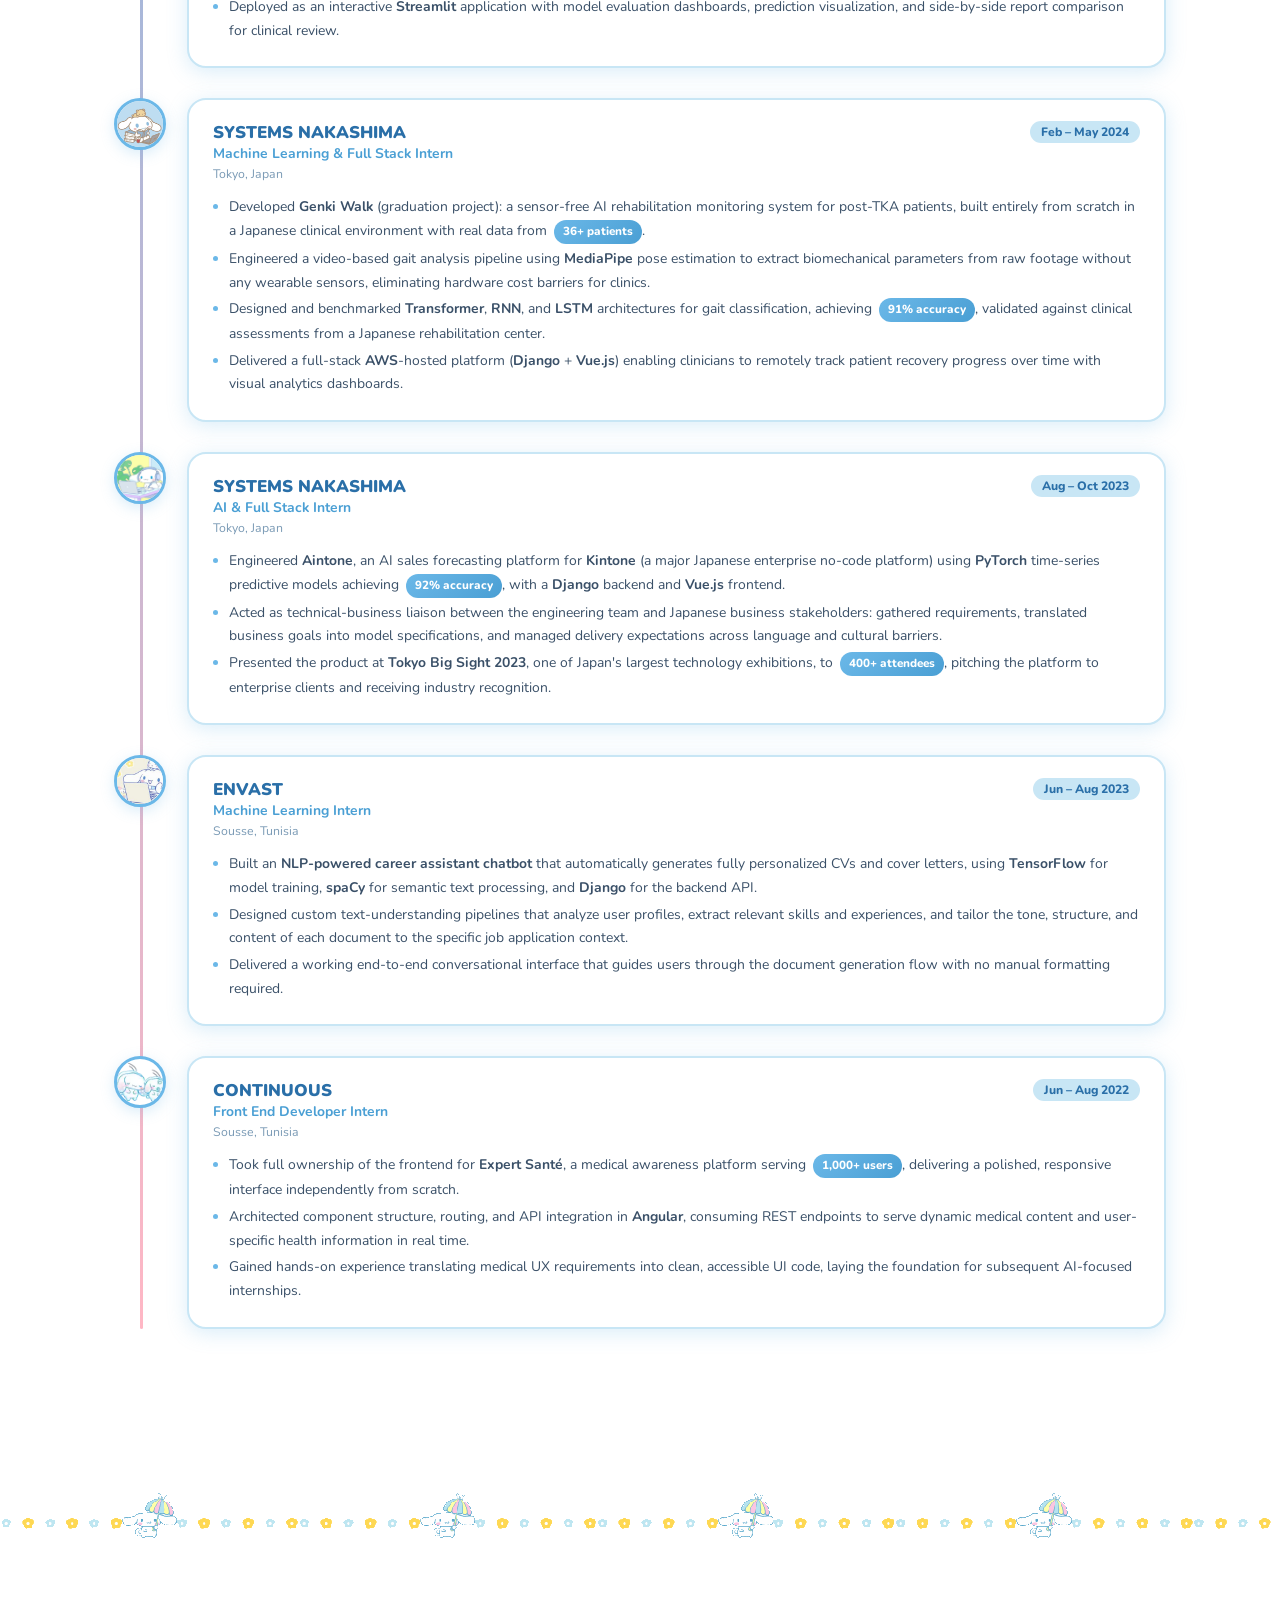
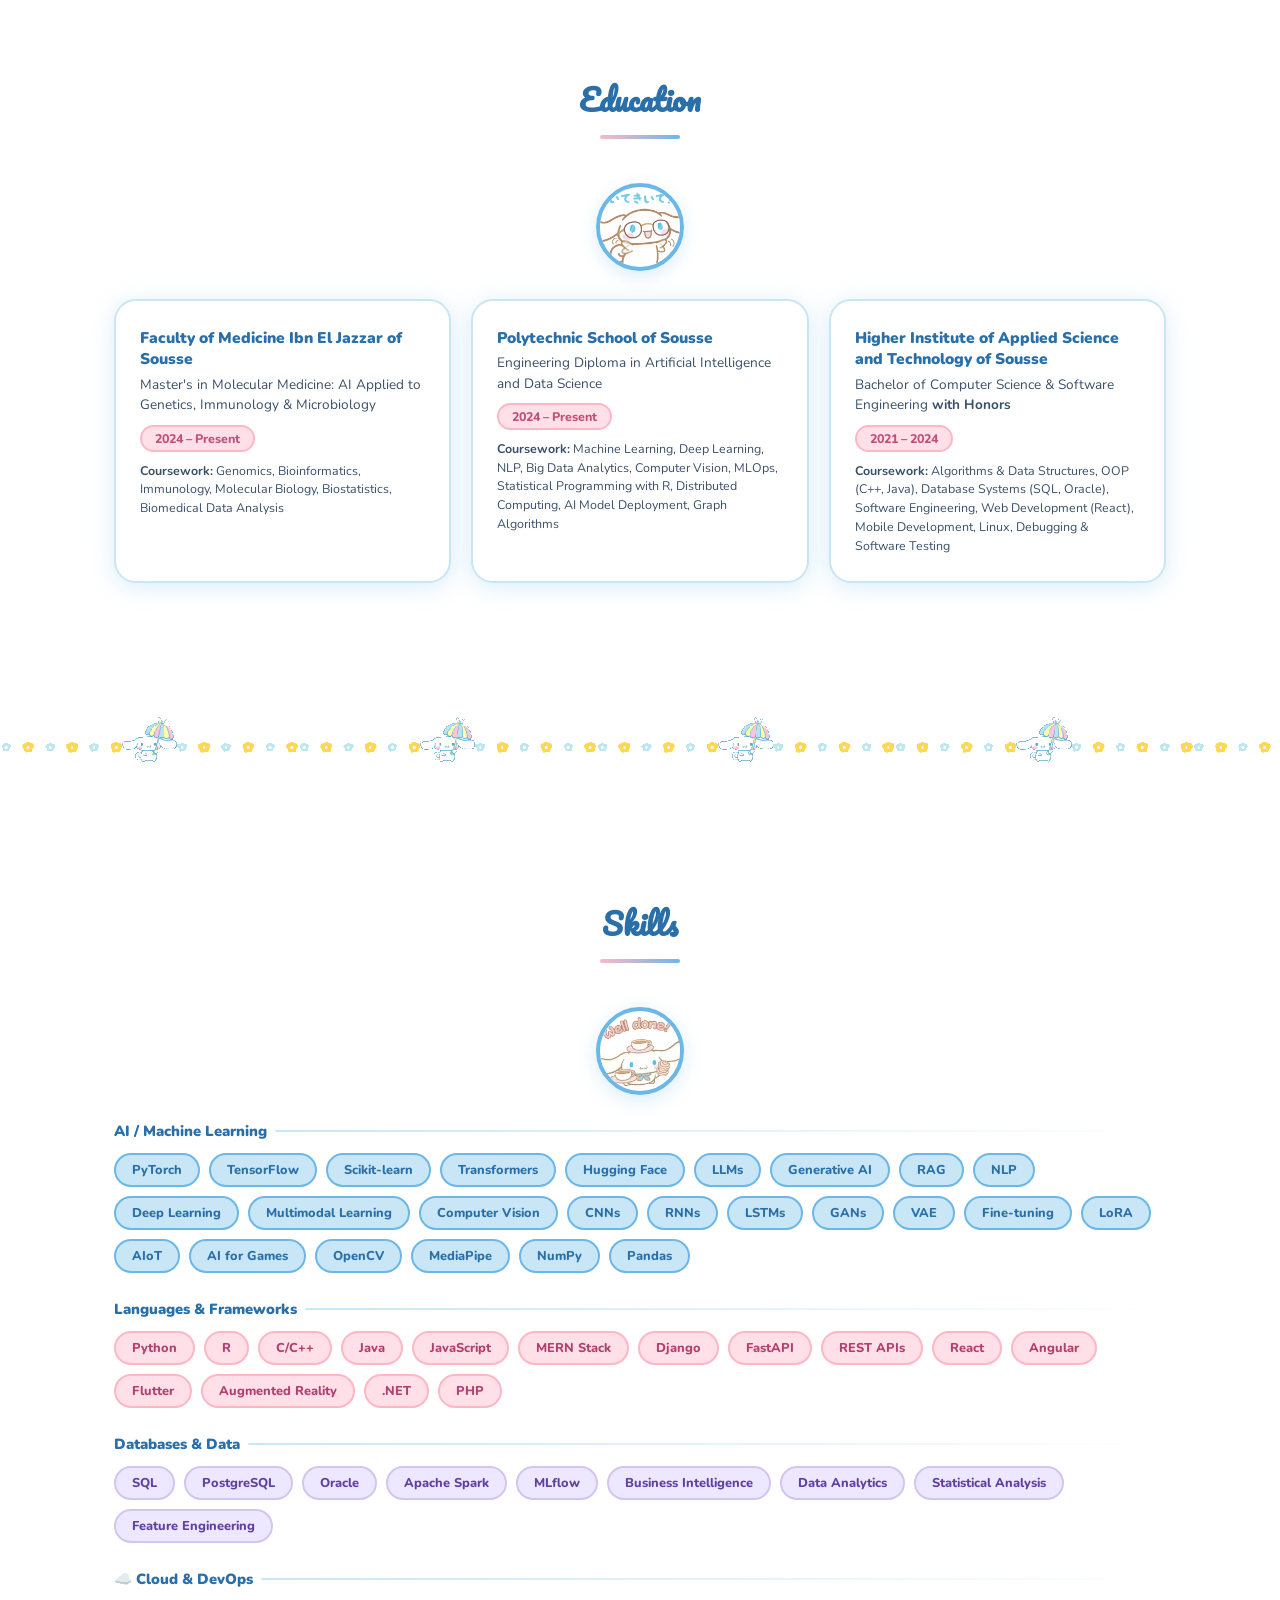
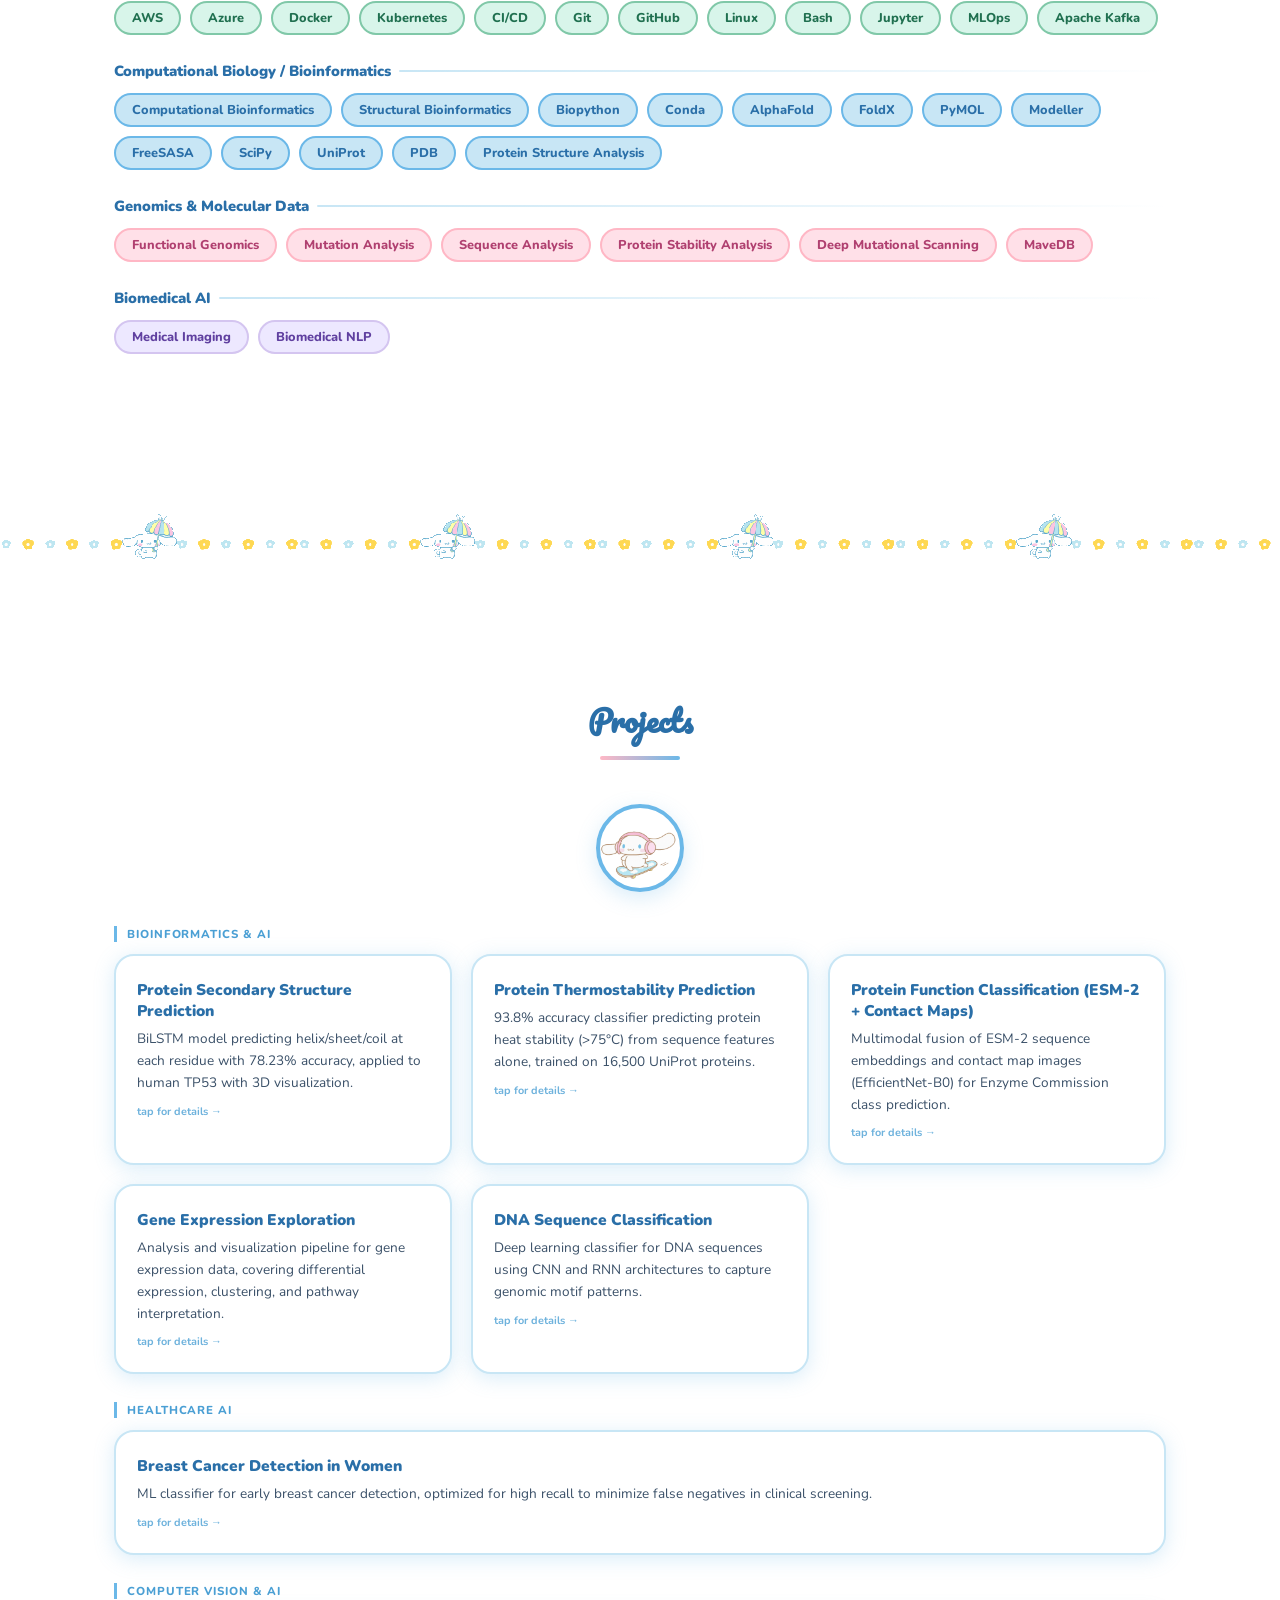
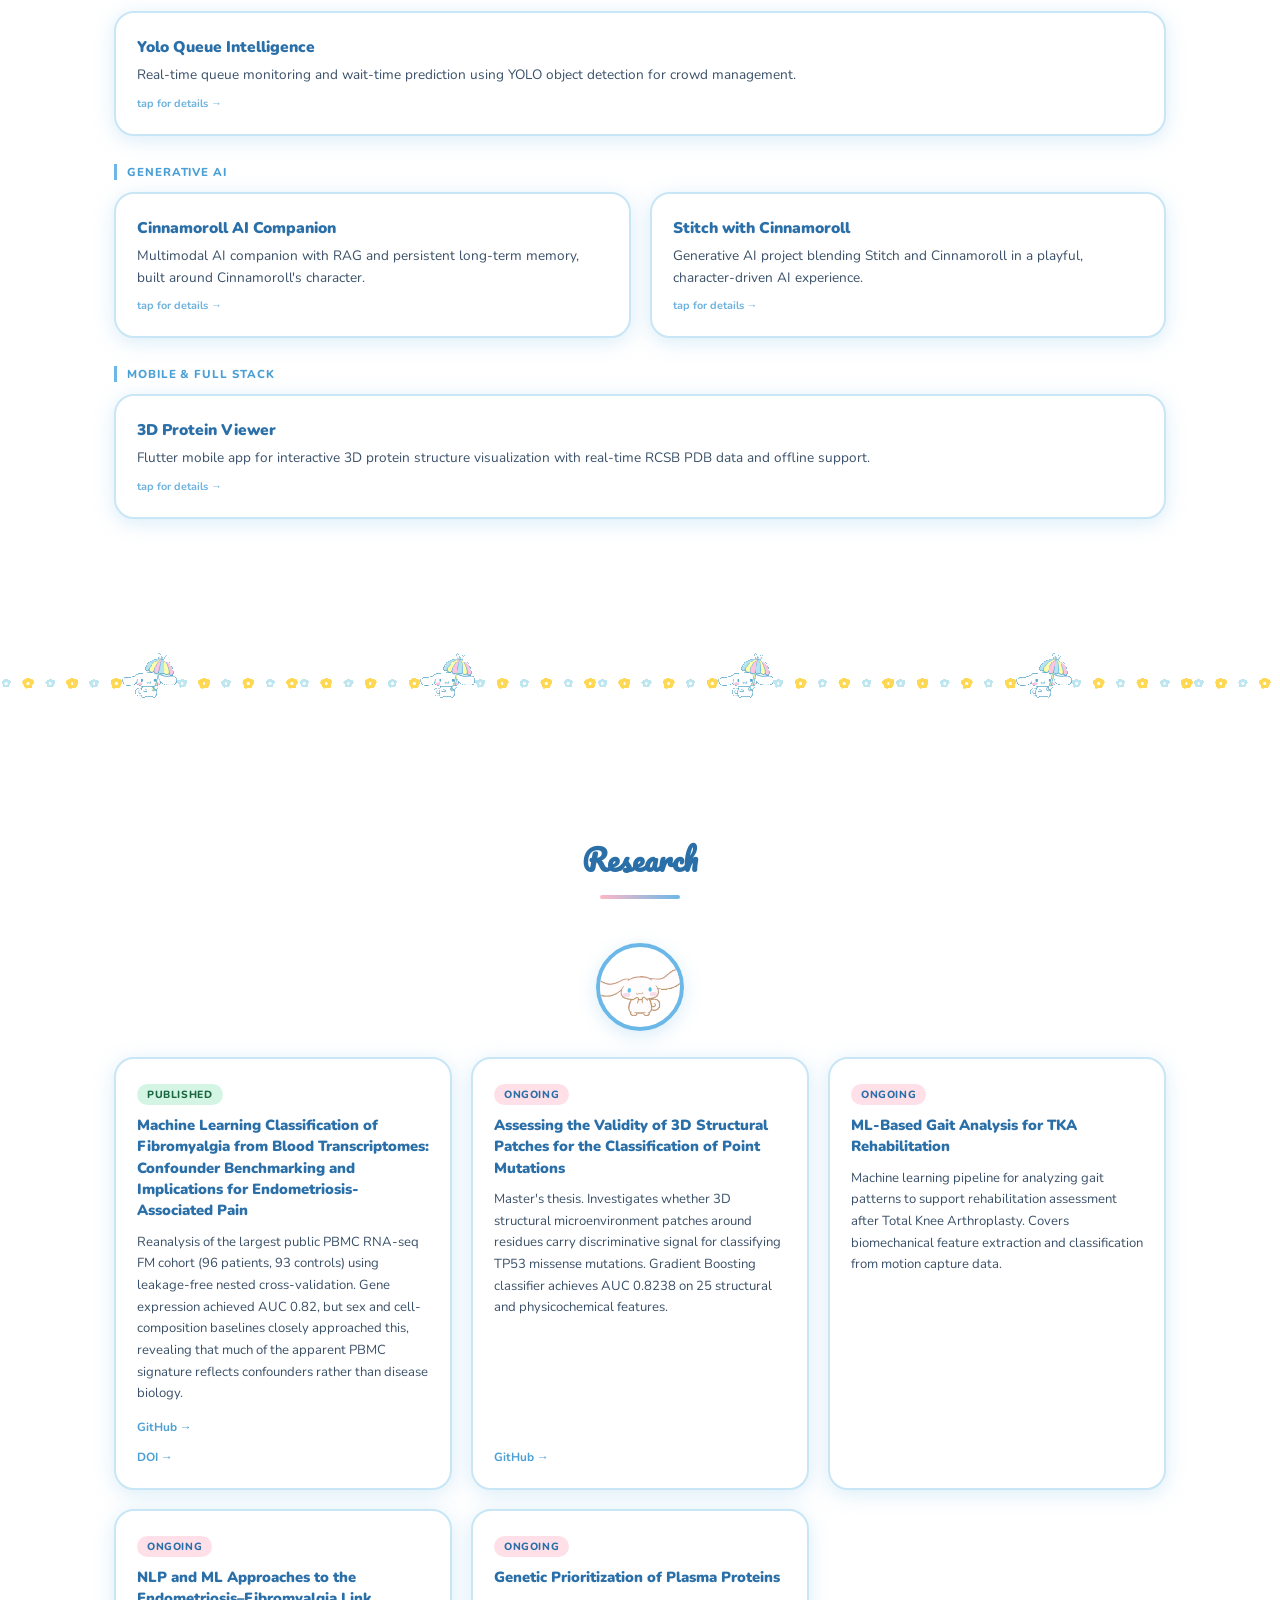
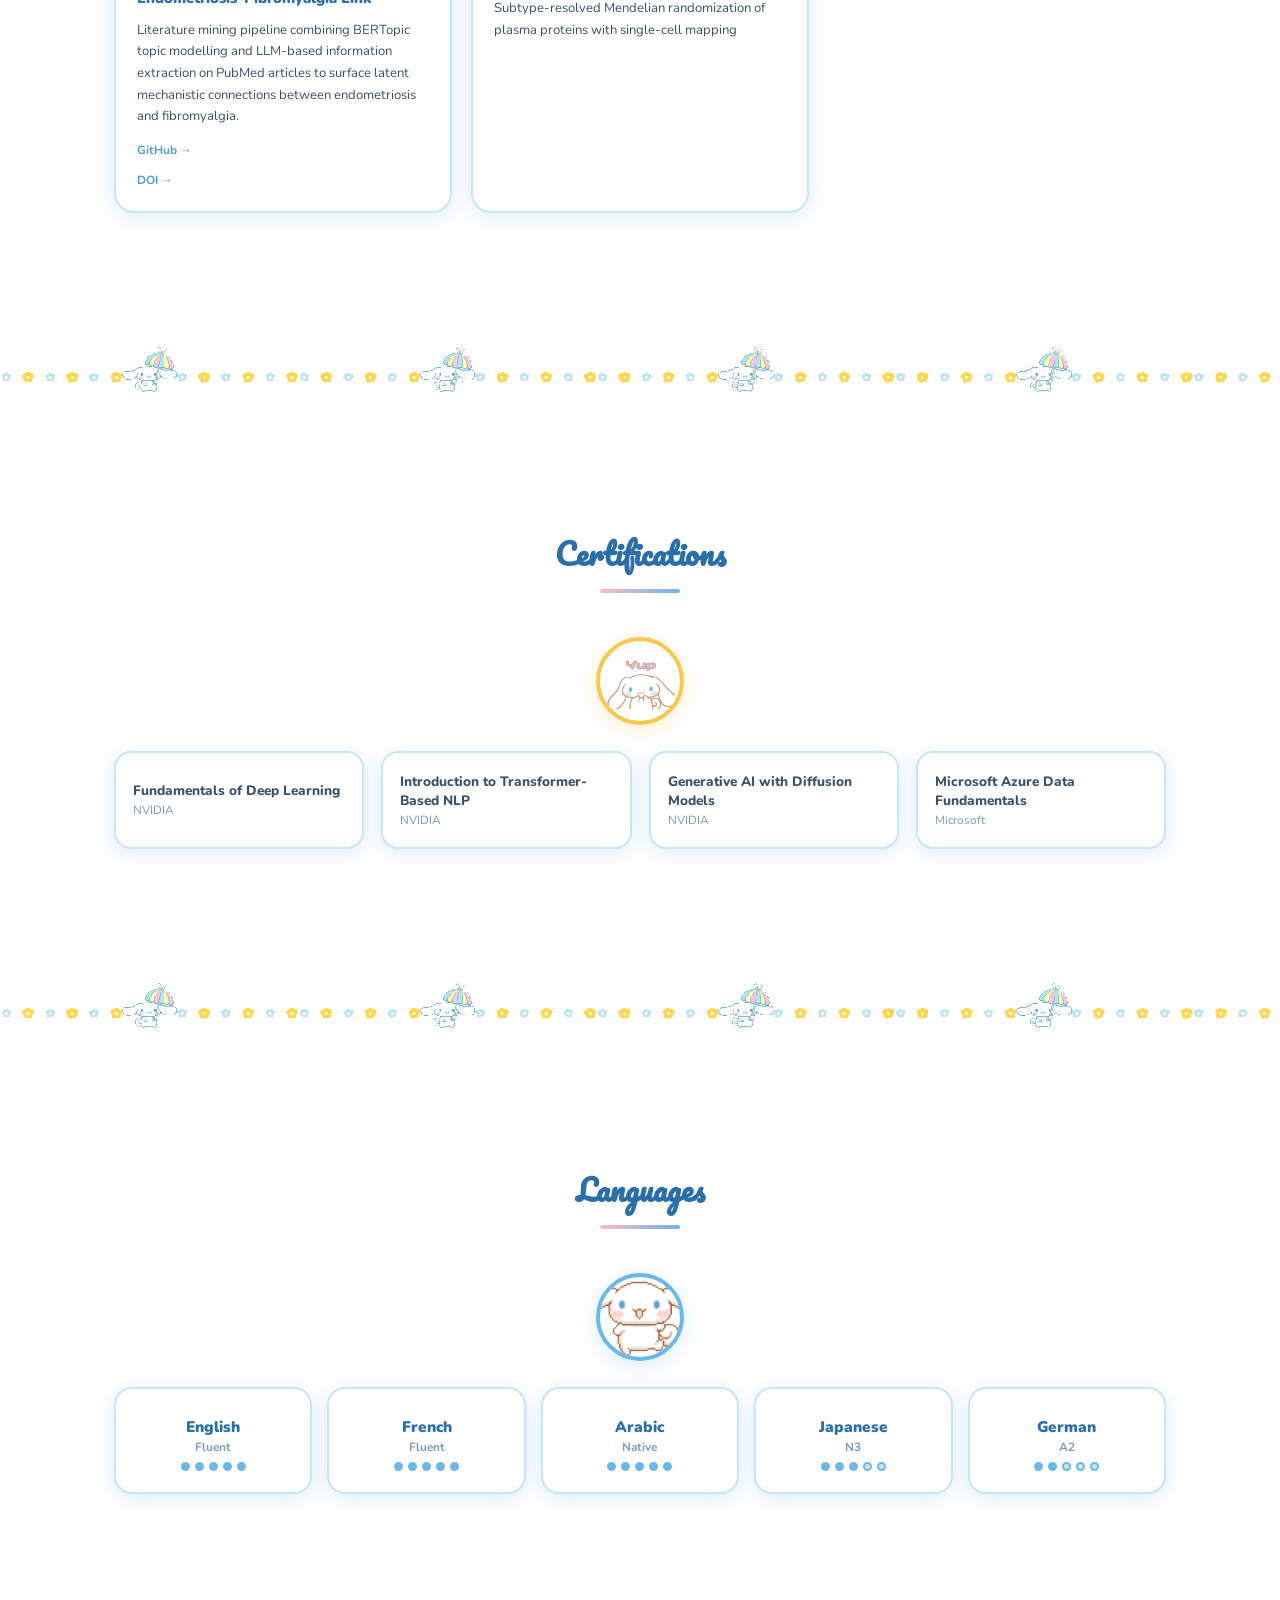
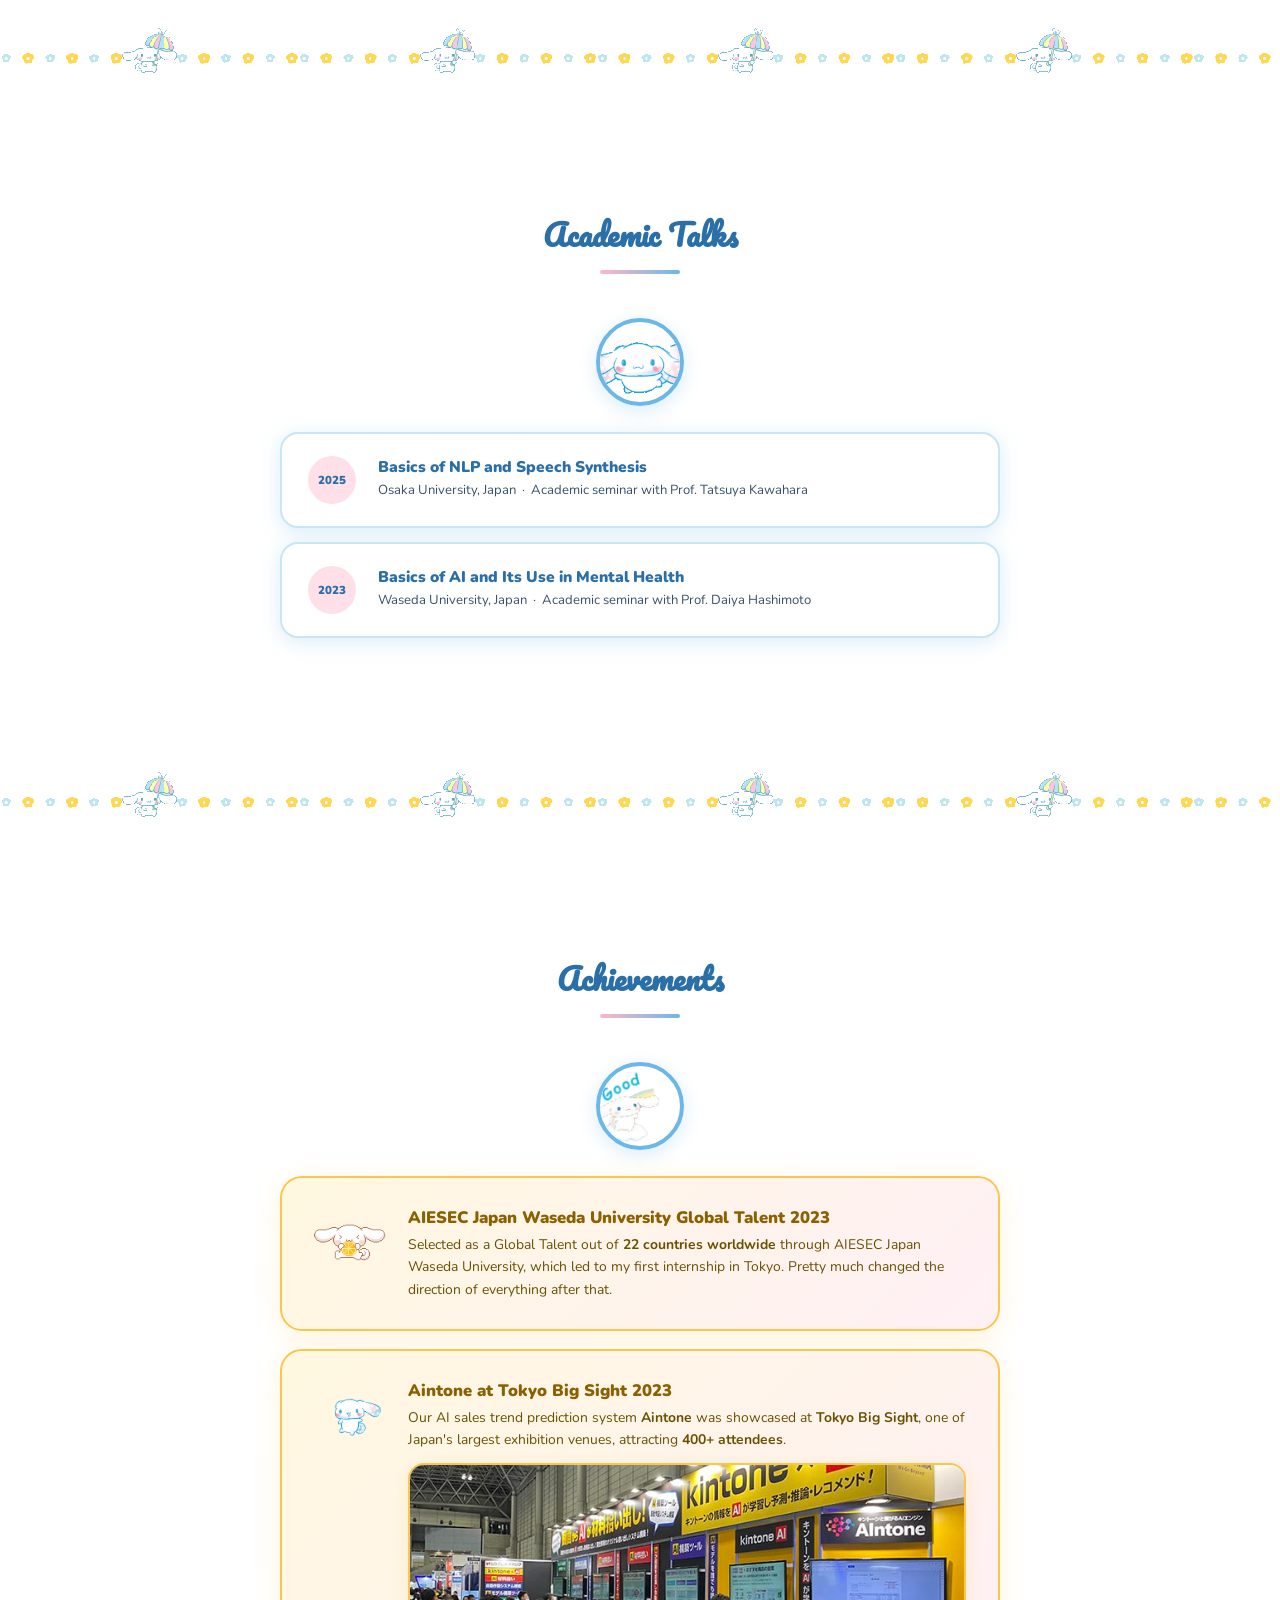
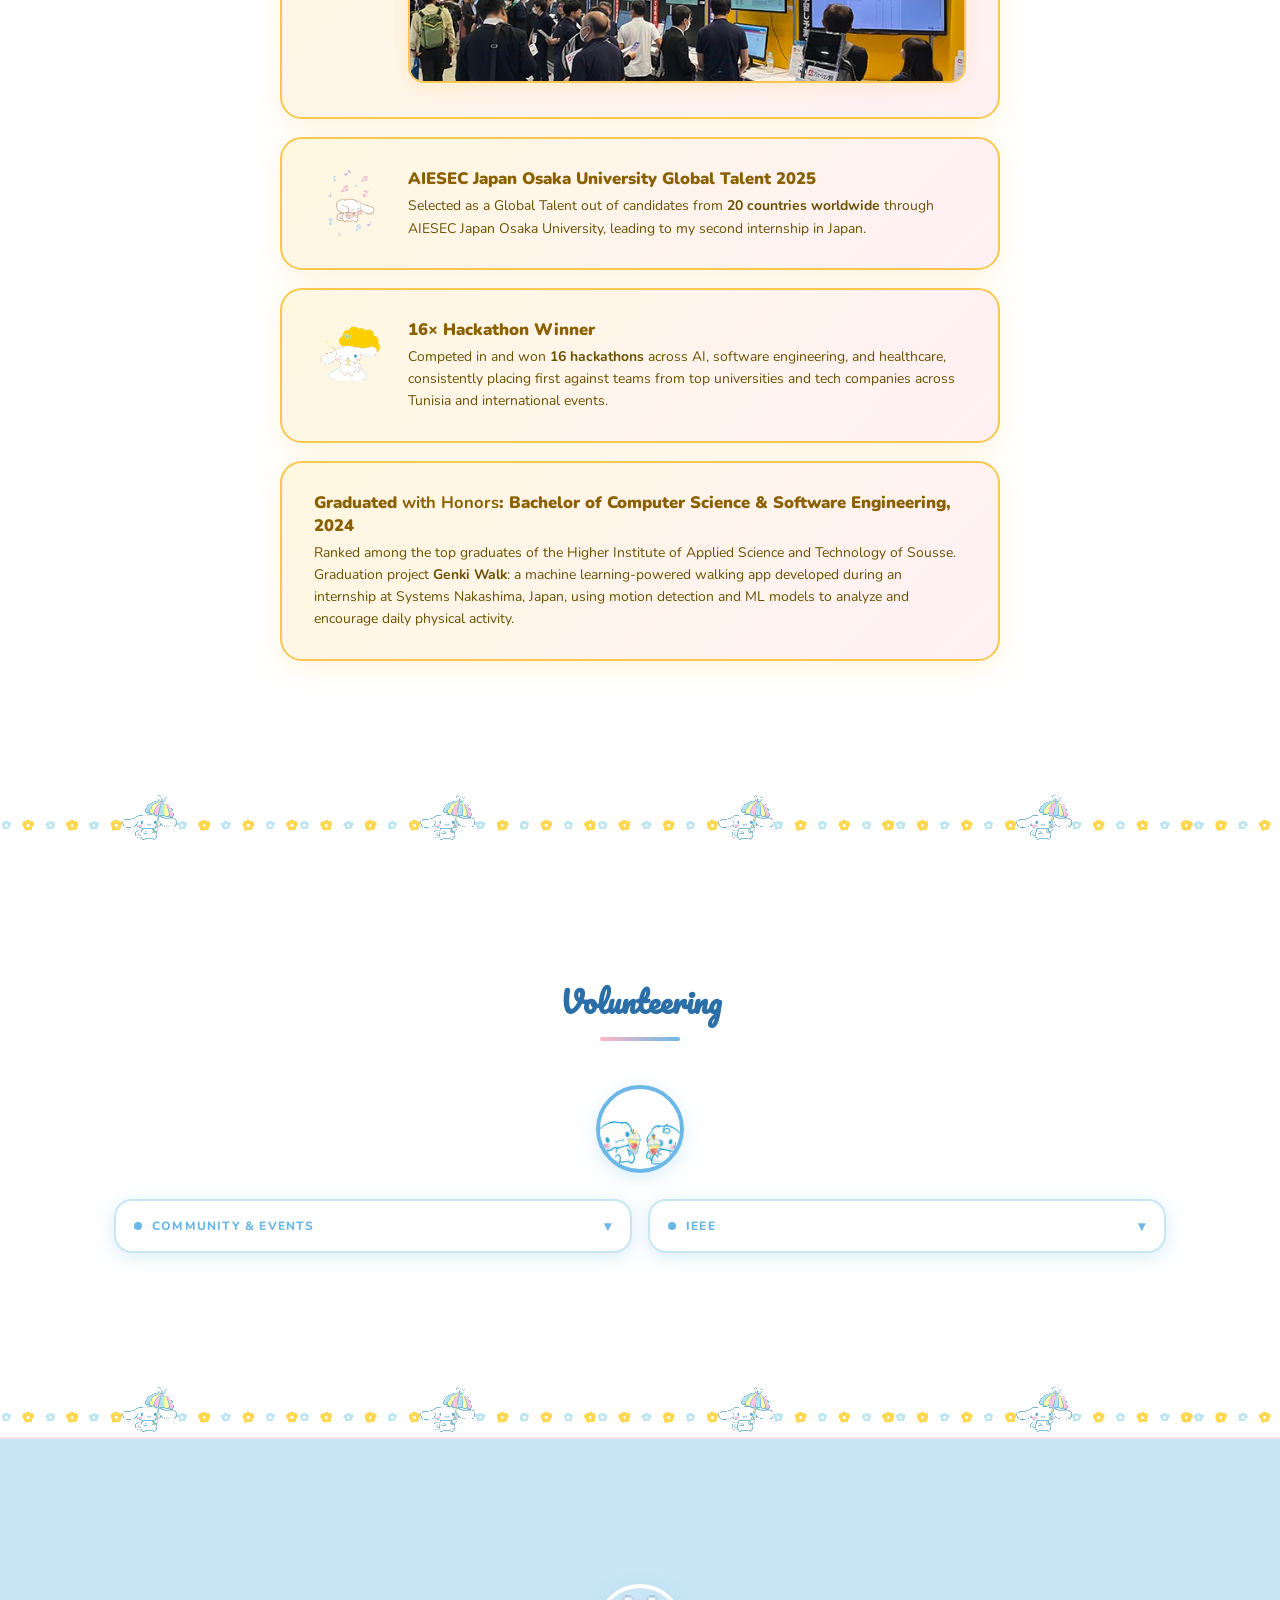
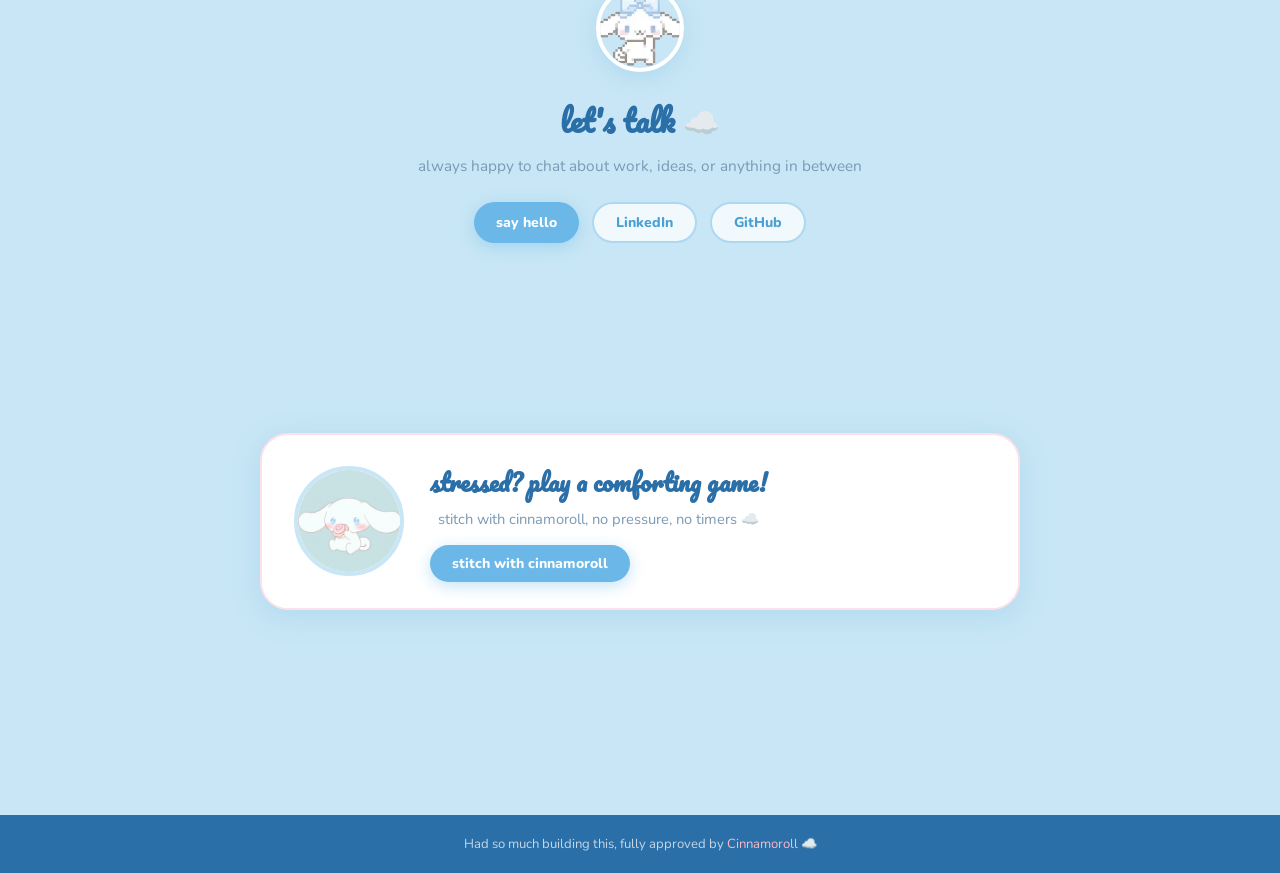
==== commit 09c325cb: "research state" ====
--- a/index.html
+++ b/index.html
@@ -419,6 +419,14 @@
   <div class="rsch-grid">
 
     <div class="rc reveal">
+      <div class="rc-top"><span class="rc-badge rc-badge--pub">published</span></div>
+      <div class="rc-title">Machine Learning Classification of Fibromyalgia from Blood Transcriptomes: Confounder Benchmarking and Implications for Endometriosis-Associated Pain</div>
+      <div class="rc-desc">Reanalysis of the largest public PBMC RNA-seq FM cohort (96 patients, 93 controls) using leakage-free nested cross-validation. Gene expression achieved AUC 0.82, but sex and cell-composition baselines closely approached this, revealing that much of the apparent PBMC signature reflects confounders rather than disease biology.</div>
+      <a class="rc-link" href="https://github.com/Salsabil-Ouni/Fibromyalgia-RNA-sequencing-Machine-Learning-Classifier-GSE221921." target="_blank" rel="noopener">GitHub →</a>
+      <a class="rc-link" href="https://doi.org/10.64898/2026.10.21.753755" target="_blank" rel="noopener">DOI →</a>
+    </div>
+
+    <div class="rc reveal">
       <div class="rc-top"><span class="rc-badge">ongoing</span></div>
       <div class="rc-title">Assessing the Validity of 3D Structural Patches for the Classification of Point Mutations</div>
       <div class="rc-desc">Master's thesis. Investigates whether 3D structural microenvironment patches around residues carry discriminative signal for classifying TP53 missense mutations. Gradient Boosting classifier achieves AUC 0.8238 on 25 structural and physicochemical features.</div>
@@ -439,14 +447,6 @@
                 <a class="rc-link" href="https://github.com/Salsabil-Ouni/LLM-Based-NLP-Analysis-of-Fibromyalgia-and-Chronic-Pain-Subreddits" target="_blank" rel="noopener">GitHub →</a>
       <a class="rc-link" href="https://doi.org/10.5281/zenodo.23286907" target="_blank" rel="noopener">DOI →</a>
 
-    </div>
-
-    <div class="rc reveal">
-      <div class="rc-top"><span class="rc-badge">ongoing</span></div>
-      <div class="rc-title">Fibromyalgia RNA Sequencing Machine Learning Classifier</div>
-      <div class="rc-desc">ML classifier for fibromyalgia using bulk RNA sequencing data from GEO dataset GSE221921. Includes preprocessing, differential expression analysis, and classification pipeline.</div>
-      <a class="rc-link" href="https://github.com/Salsabil-Ouni/Fibromyalgia-RNA-sequencing-Machine-Learning-Classifier-GSE221921." target="_blank" rel="noopener">GitHub →</a>
-      <a class="rc-link" href="https://doi.org/10.5281/zenodo.23265023" target="_blank" rel="noopener">DOI →</a>
     </div>
 
     <div class="rc reveal">
--- a/css/style.css
+++ b/css/style.css
@@ -279,6 +279,8 @@
   background:var(--pink-light); color:var(--blue-dark);
   font-size:.65rem; font-weight:800; text-transform:uppercase; letter-spacing:.06em;
 }
+.rc-badge--pub { background:#d4f5e4; color:#1a6640; }
+
 .rc-title  { font-weight:900; font-size:.92rem; color:var(--blue-dark); line-height:1.45; }
 .rc-desc   { font-size:.82rem; color:var(--text); line-height:1.65; flex:1; }
 .rc-link   {
